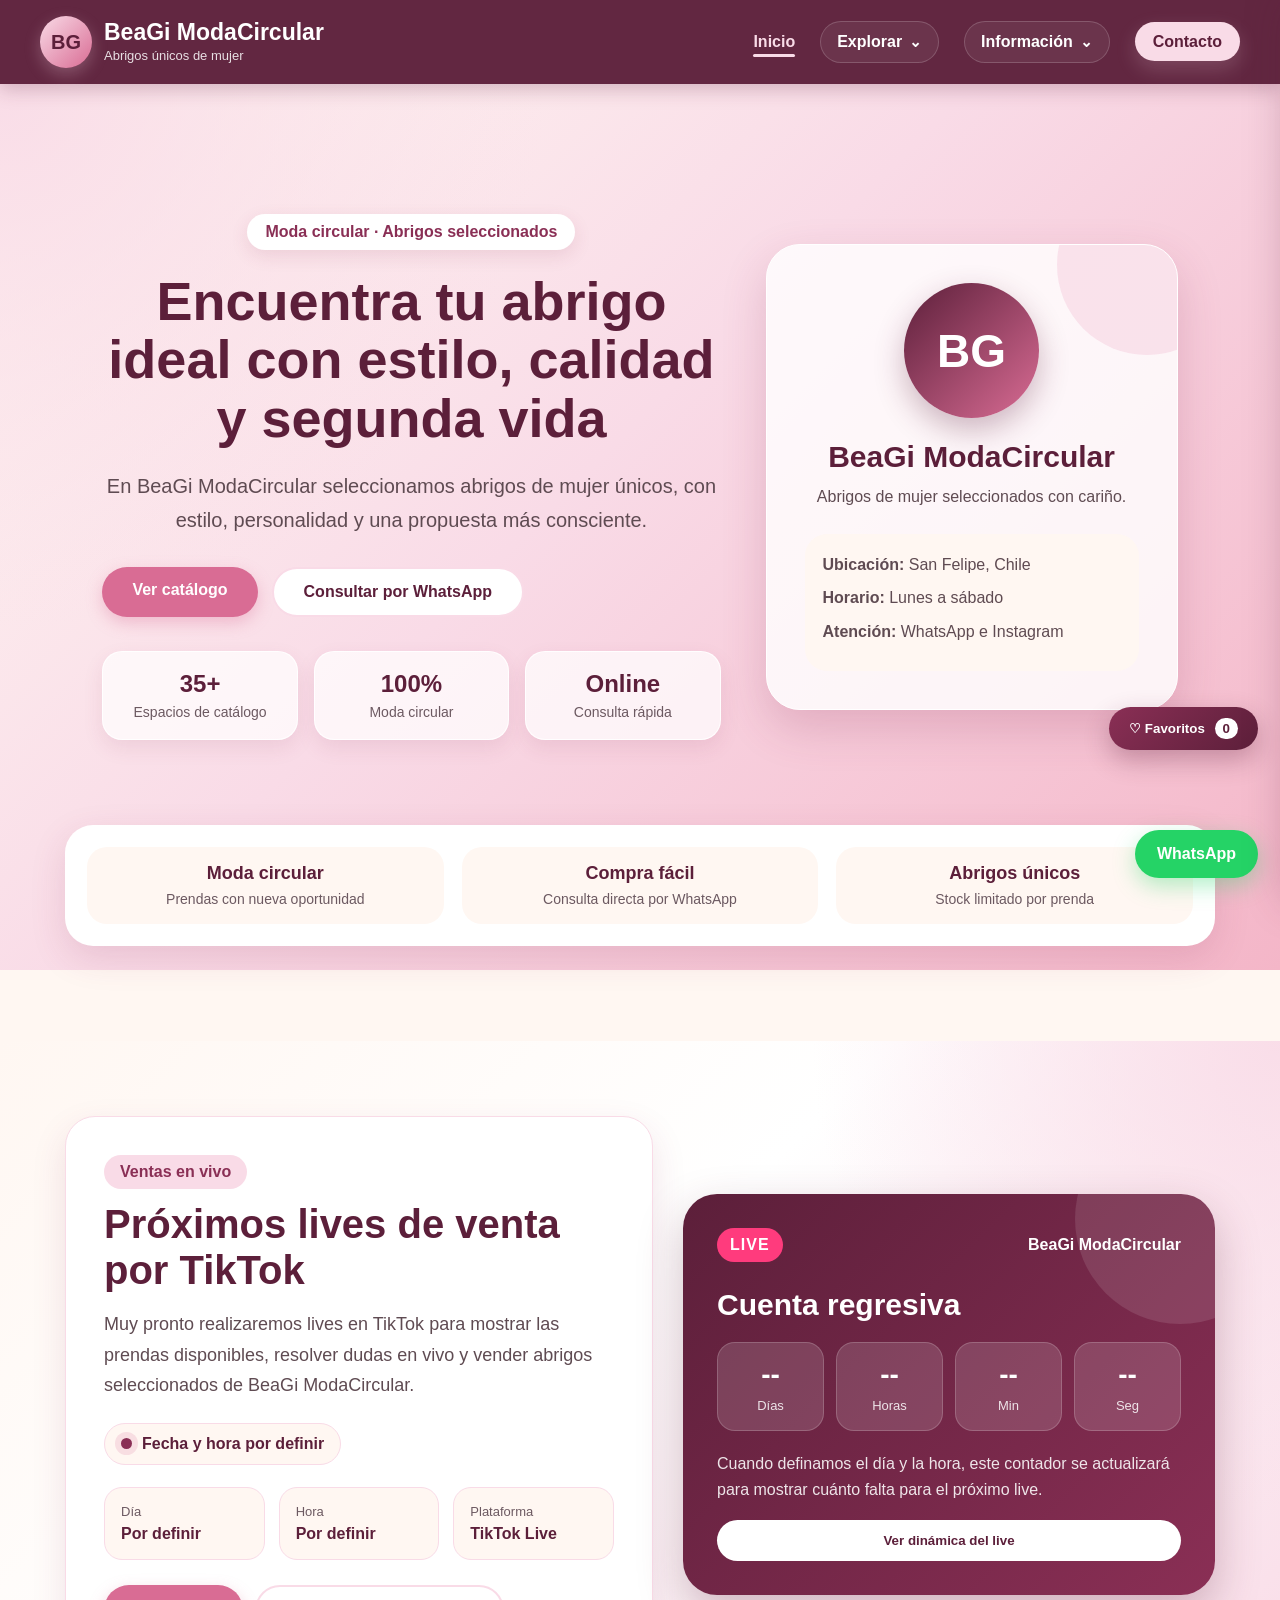
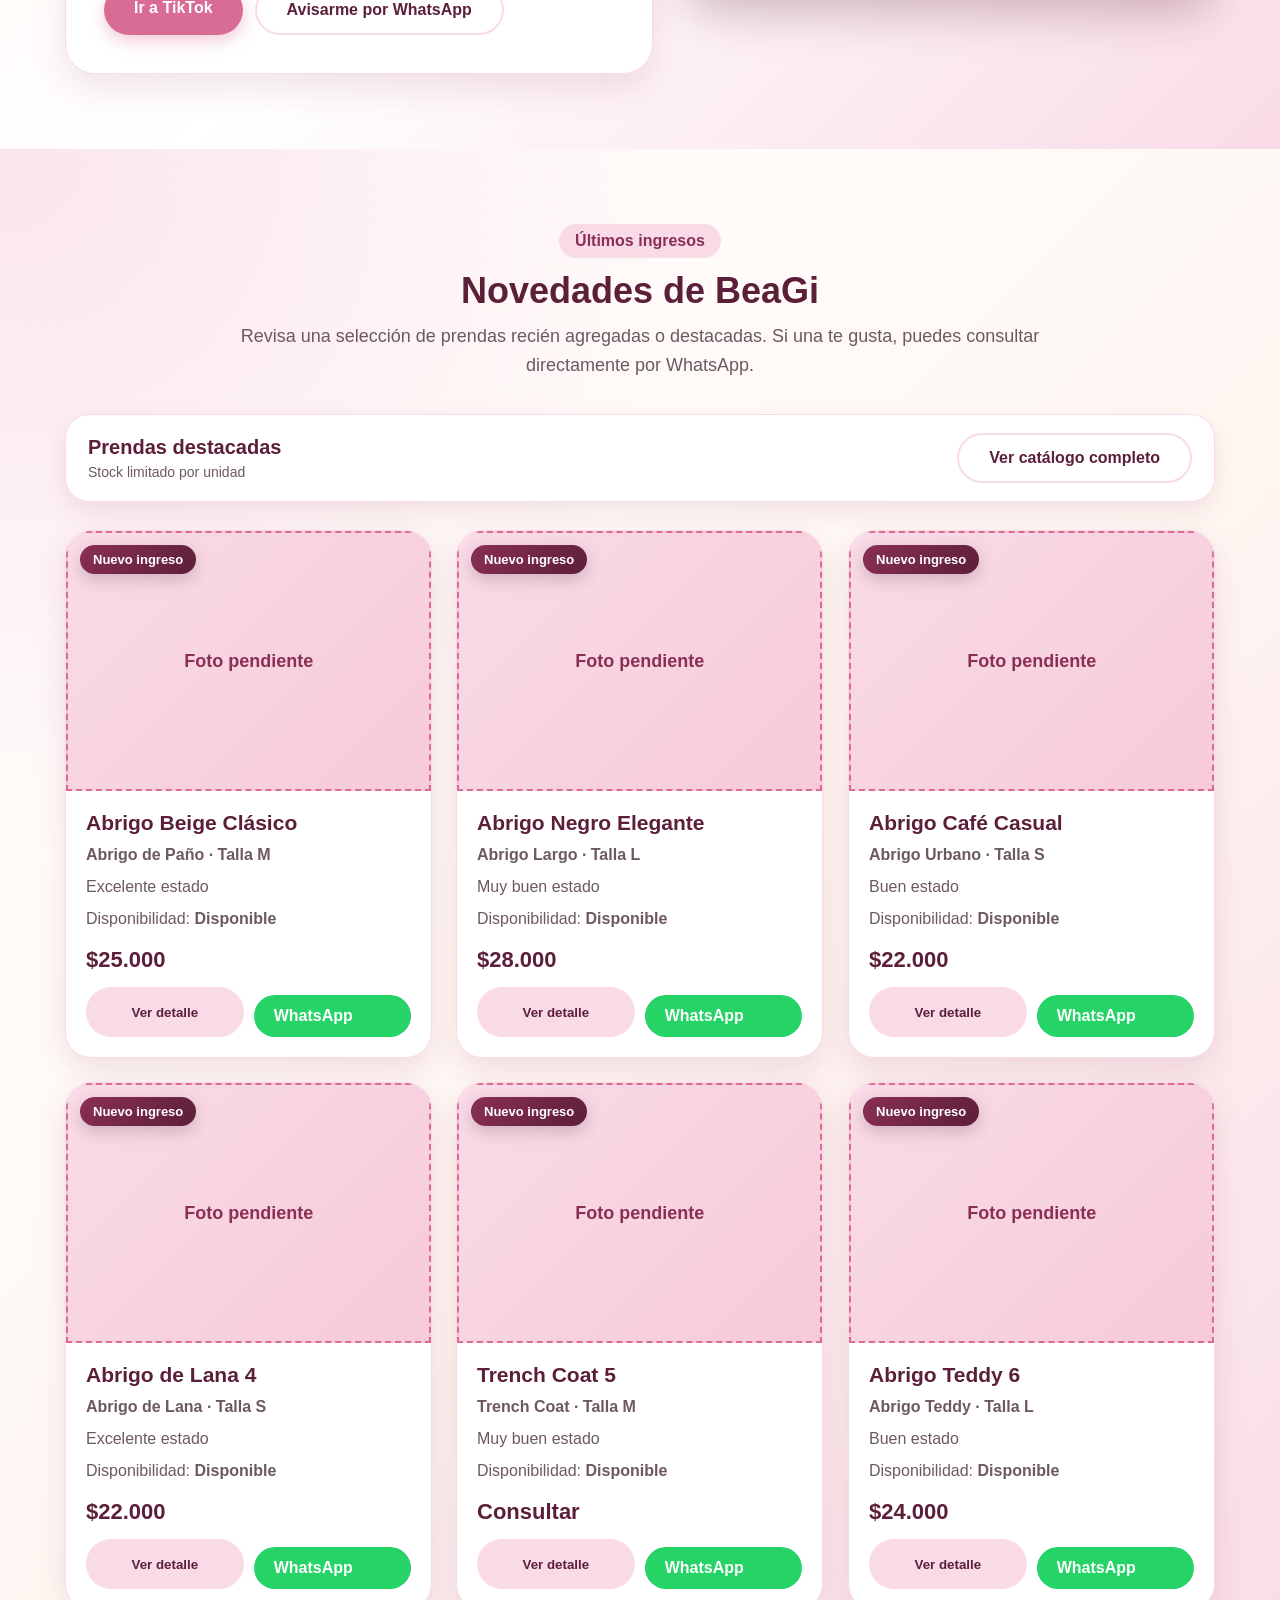
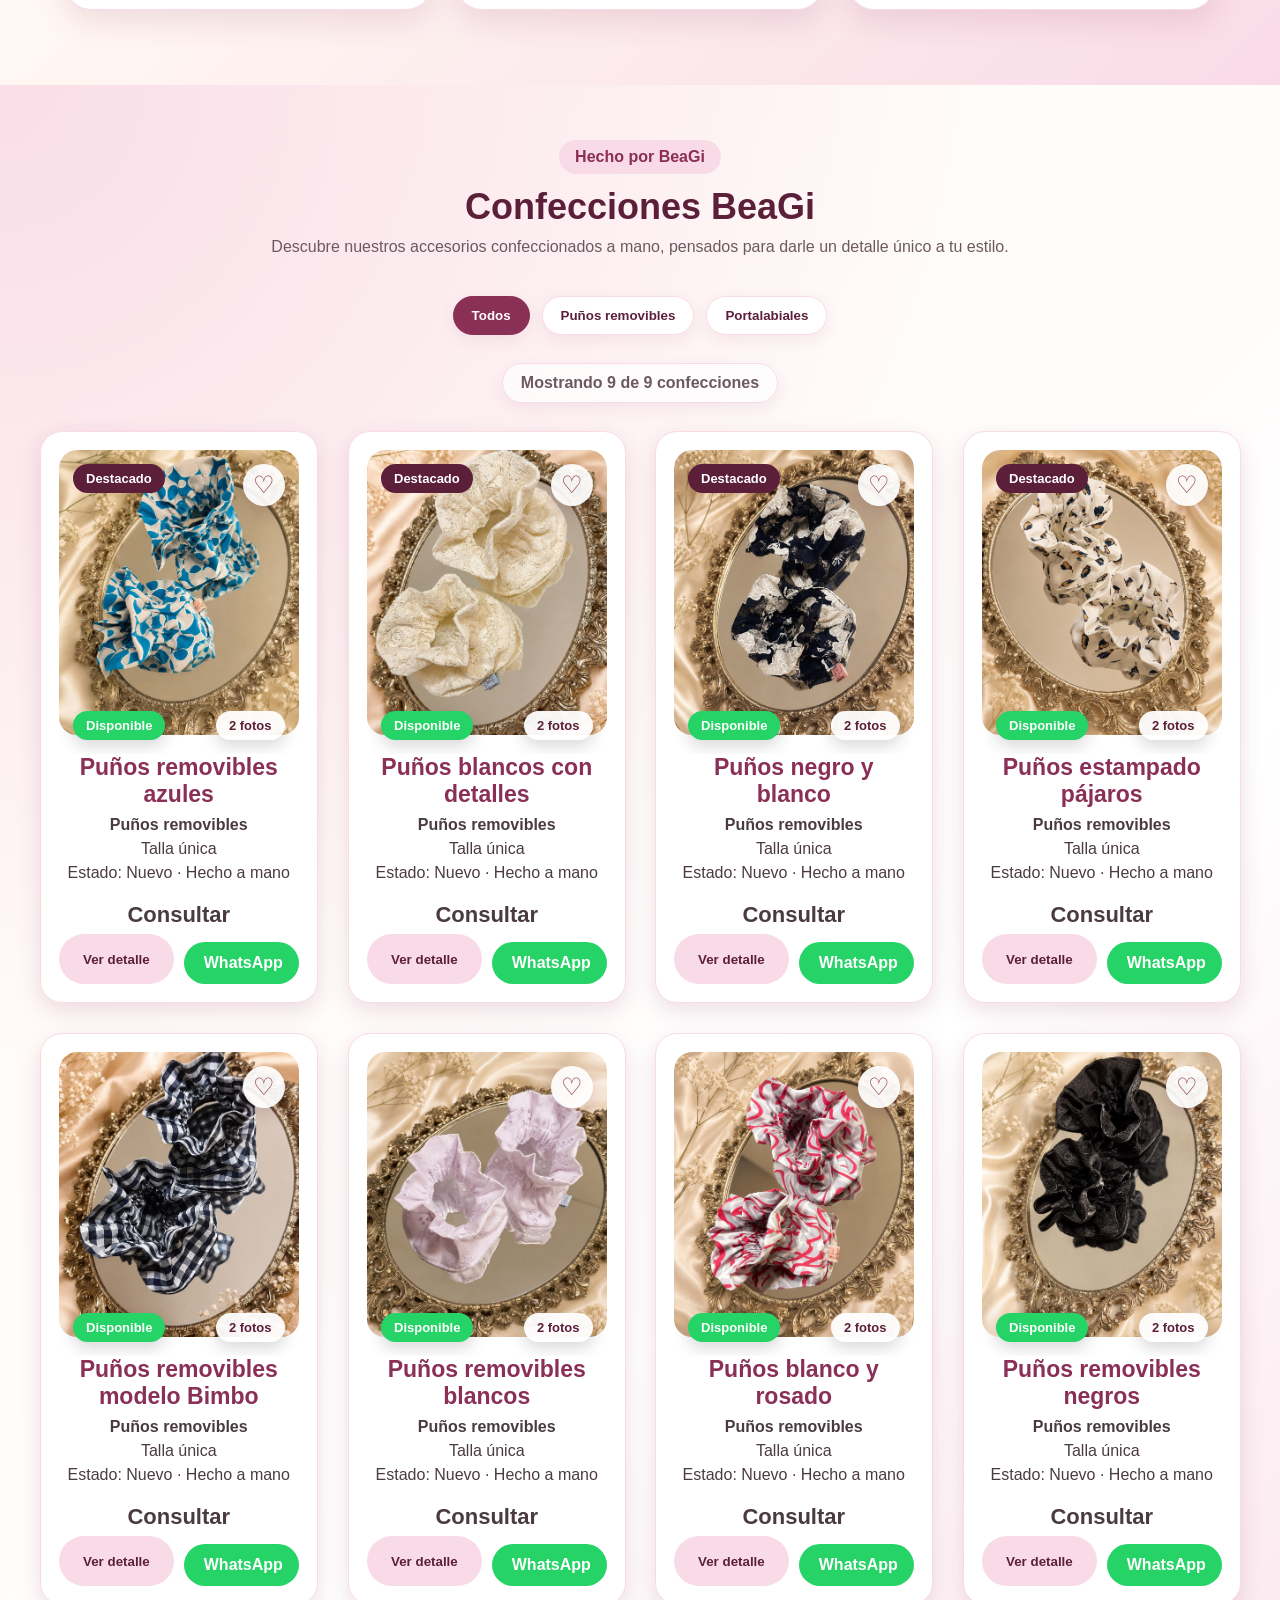
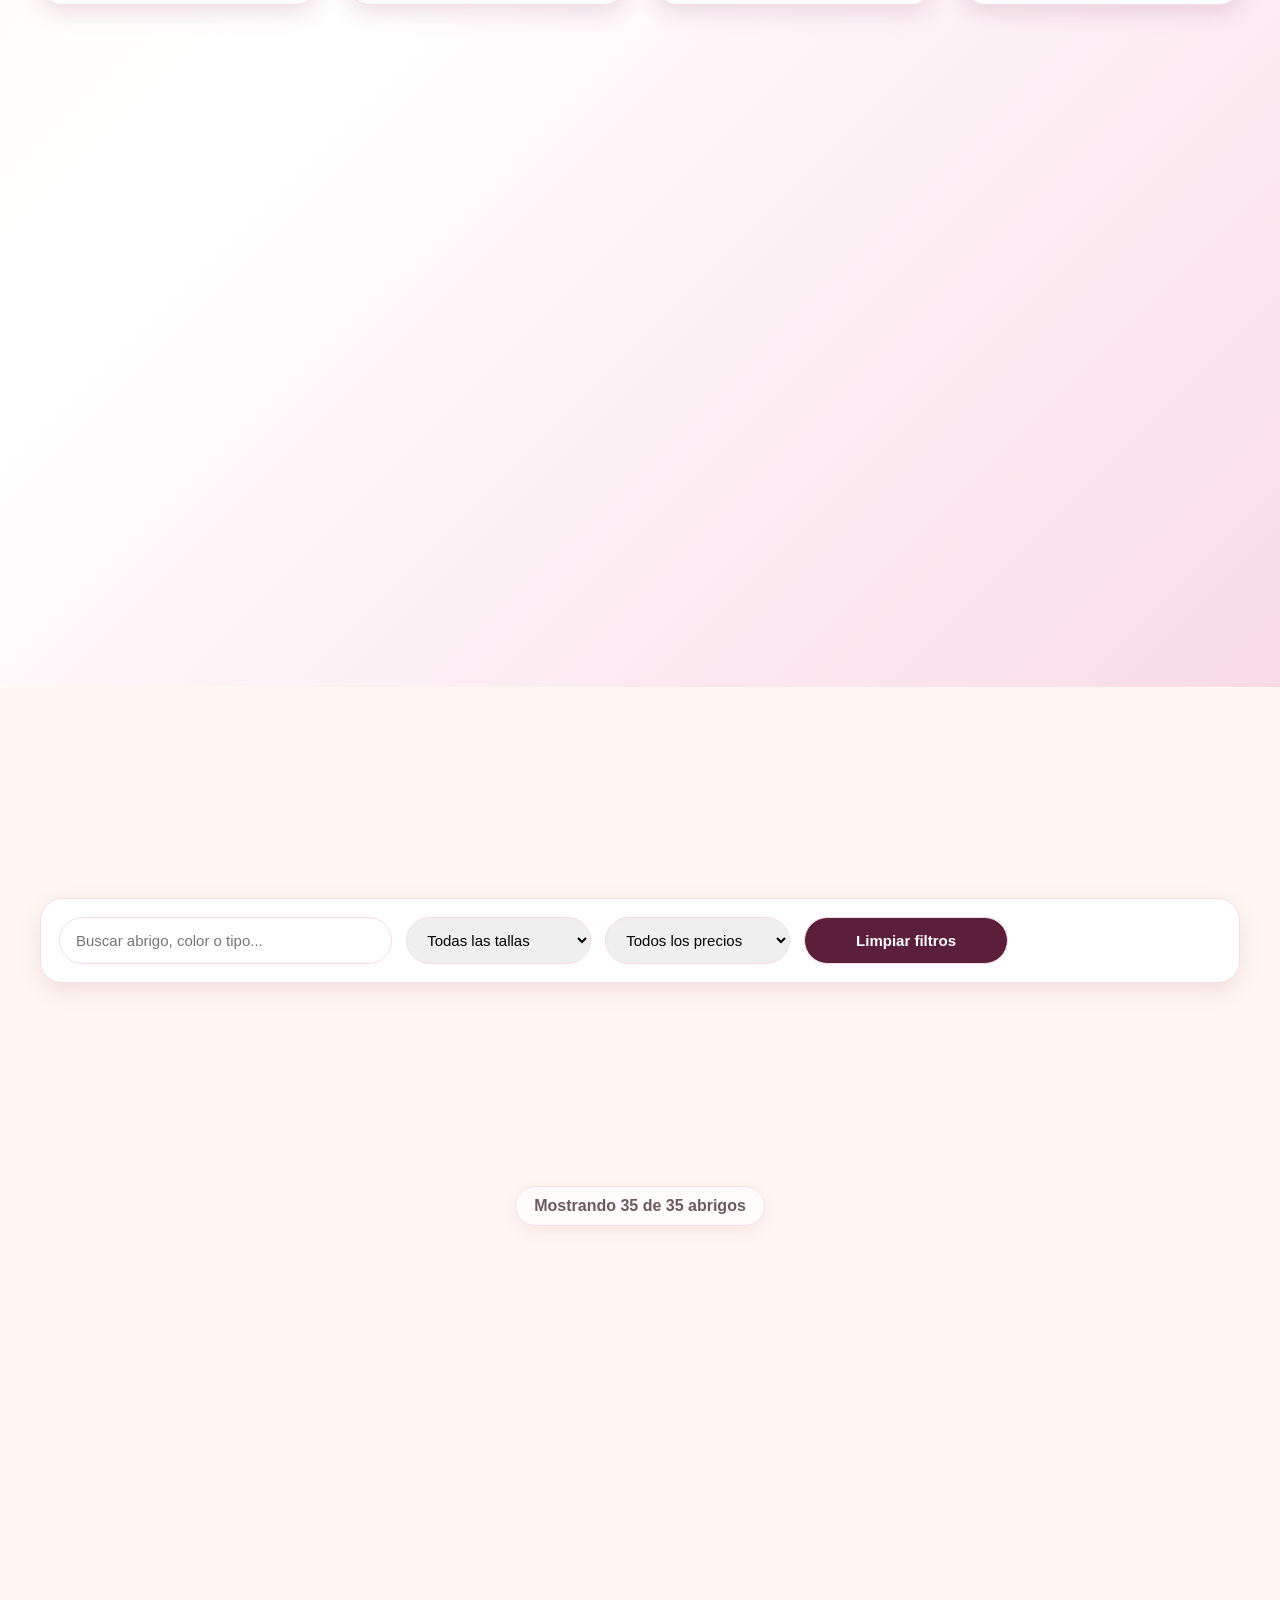
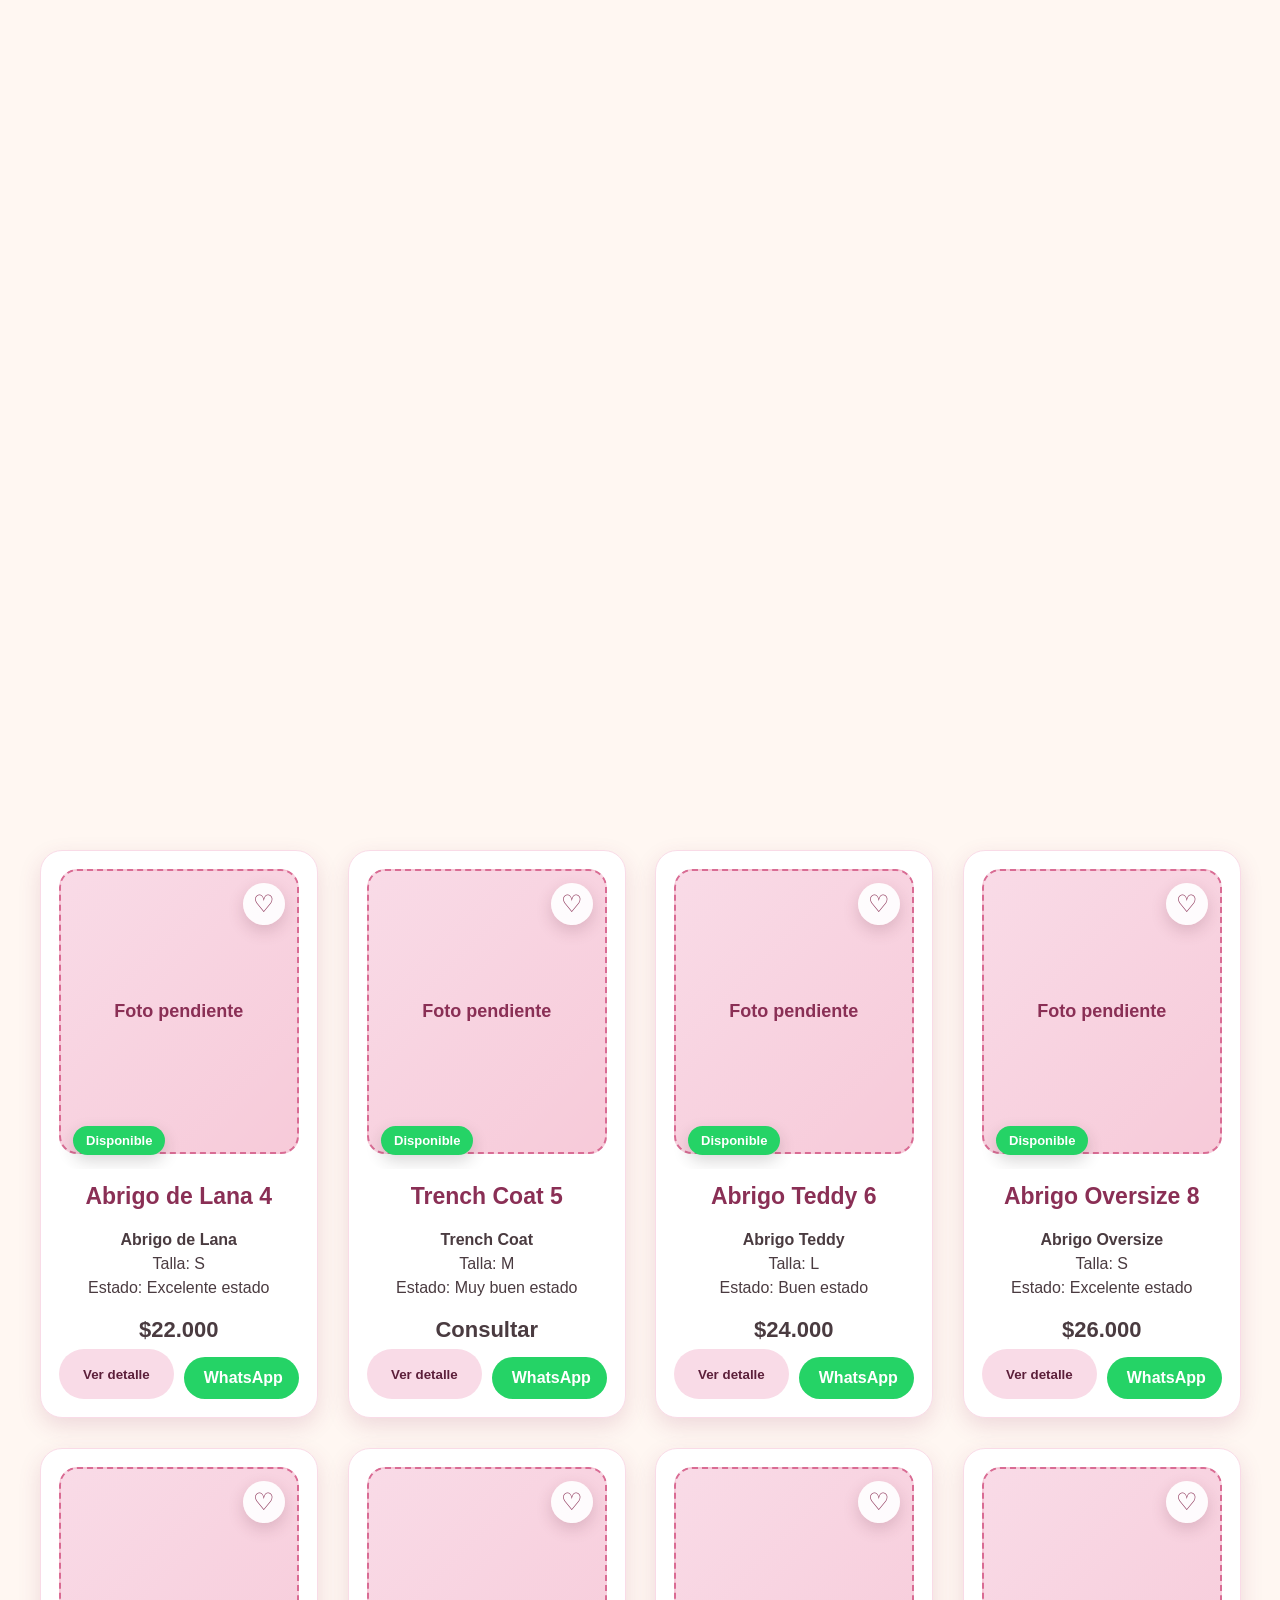
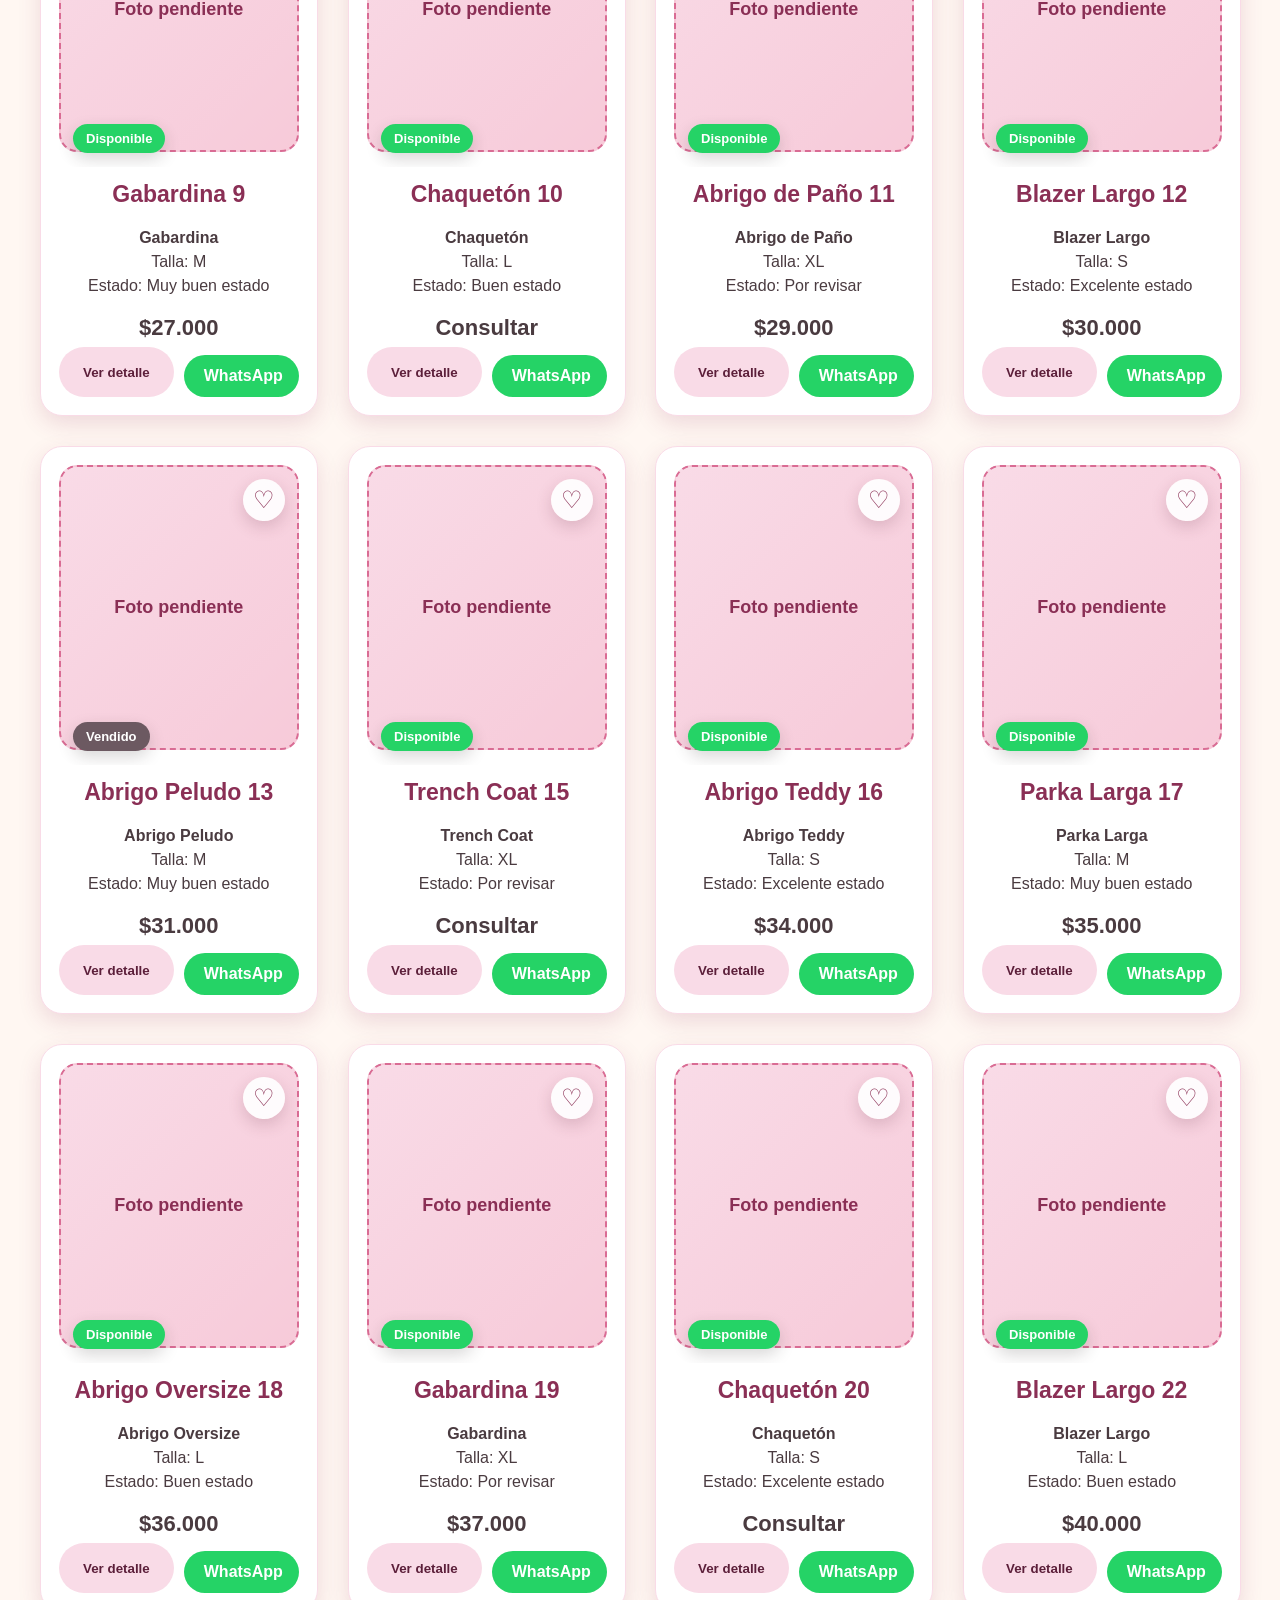
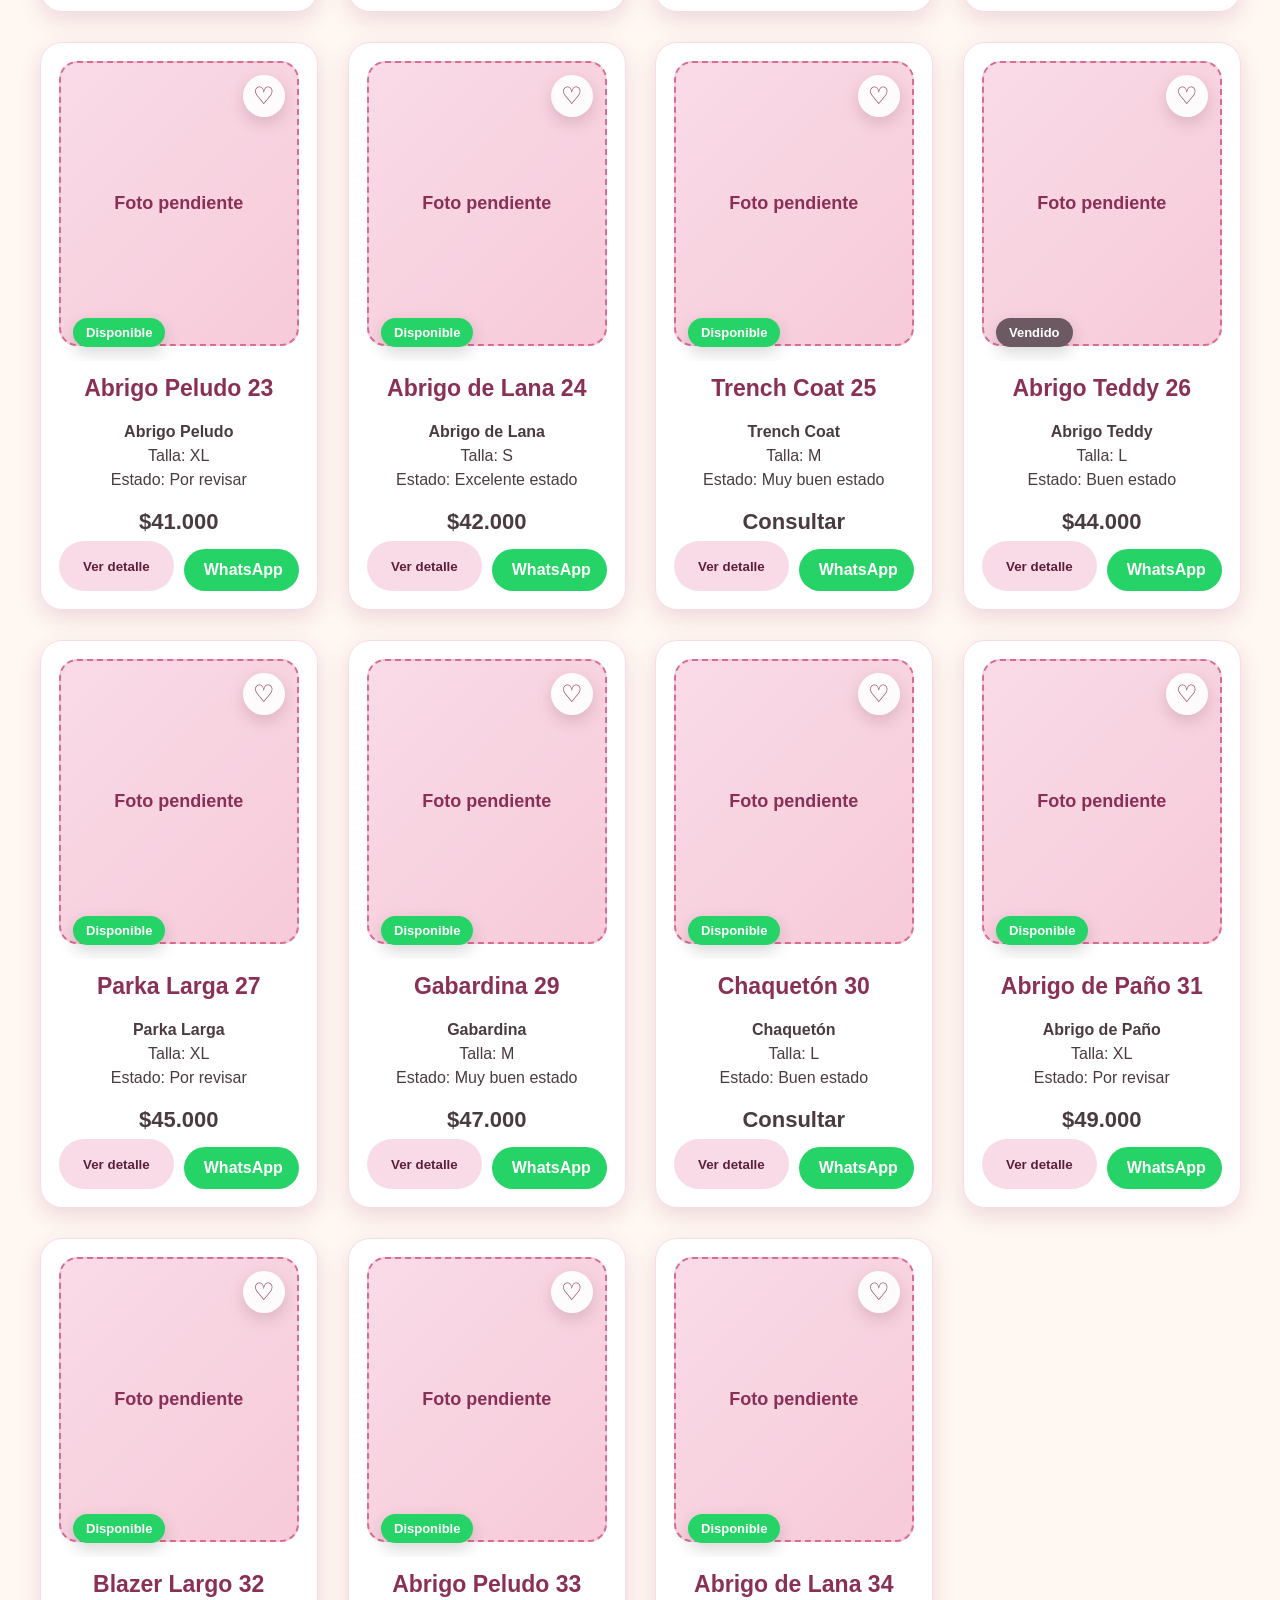
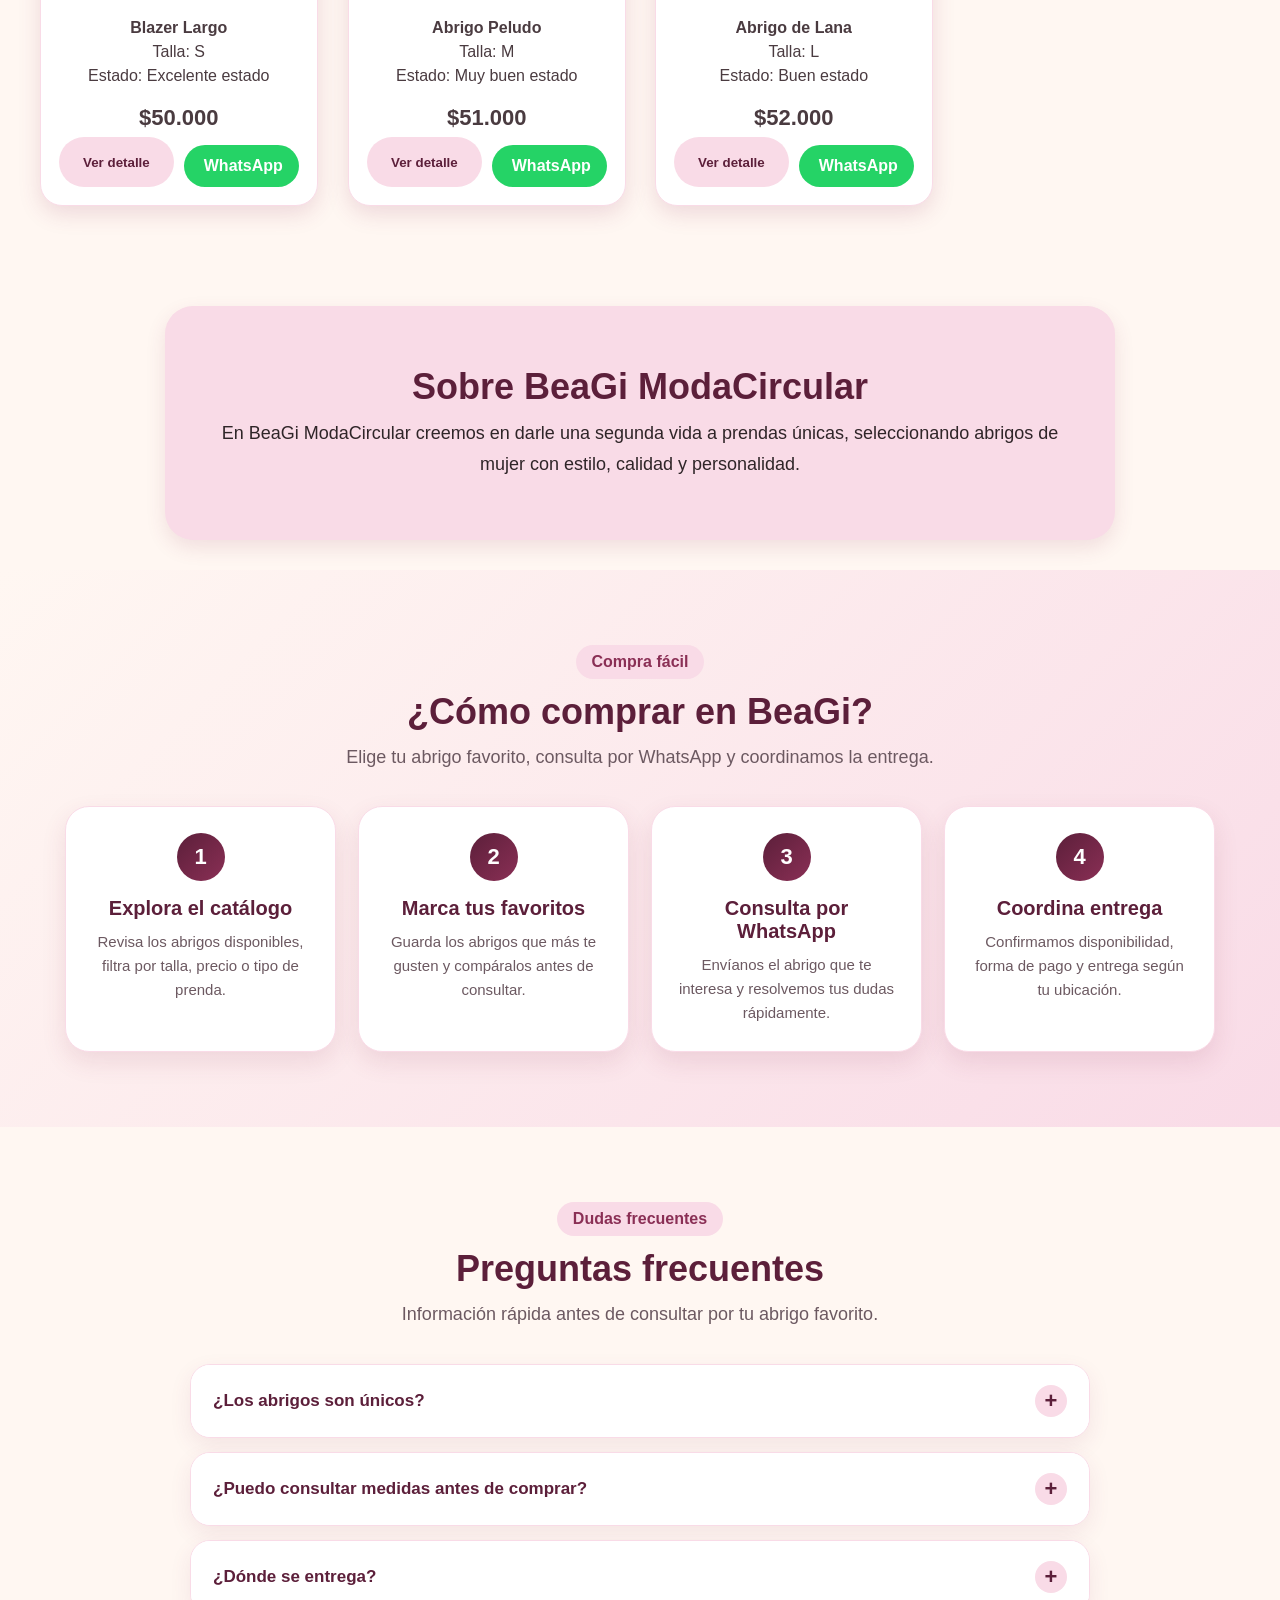
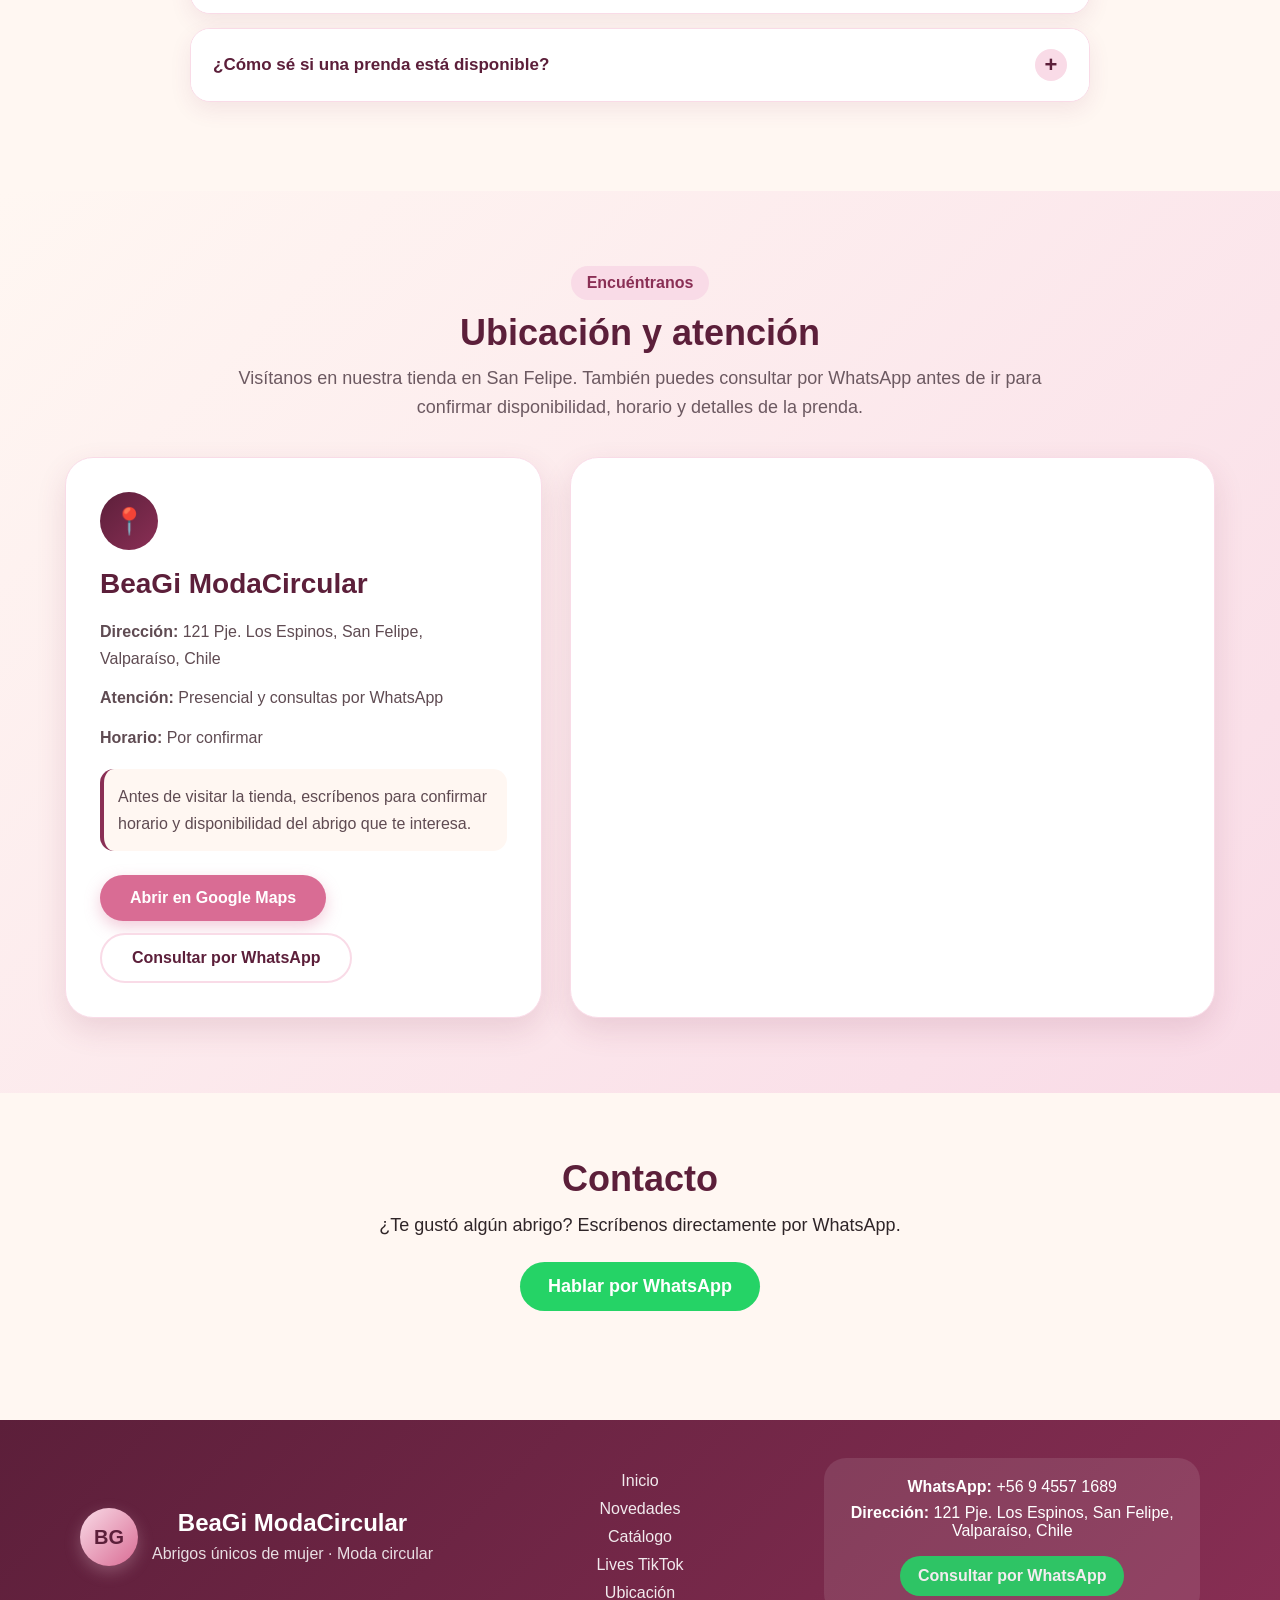
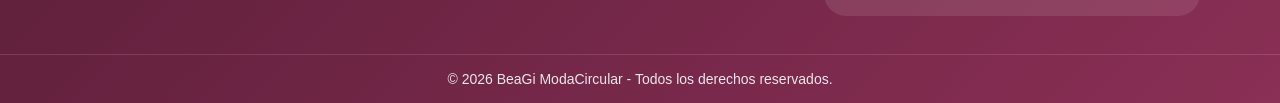
==== index.html @ 16235882 "feat: agregar catalogo de confecciones y puños" ====
<!DOCTYPE html>
<html lang="es">
<head>
    <meta charset="UTF-8">
    <meta name="viewport" content="width=device-width, initial-scale=1.0">
    <meta name="description" content="Catálogo online de BeaGi ModaCircular: abrigos únicos de mujer, moda circular, favoritos, consultas por WhatsApp y ventas en vivo por TikTok.">
    <meta name="keywords" content="BeaGi ModaCircular, abrigos de mujer, moda circular, ropa circular, San Felipe, abrigos, tienda de ropa, WhatsApp">
    <meta name="author" content="BeaGi ModaCircular">
    <meta name="theme-color" content="#5c1f3a">

    <meta property="og:title" content="BeaGi ModaCircular | Abrigos únicos de mujer">
    <meta property="og:description" content="Explora abrigos de mujer seleccionados, marca favoritos y consulta por WhatsApp. Moda circular en San Felipe.">
    <meta property="og:image" content="https://mateocuetoc-hub.github.io/BeaGi-ModaCircular/img/preview-beagi.svg">
    <meta property="og:url" content="https://mateocuetoc-hub.github.io/BeaGi-ModaCircular/">
    <meta property="og:type" content="website">
    <meta property="og:locale" content="es_CL">

    <meta name="twitter:card" content="summary_large_image">
    <meta name="twitter:title" content="BeaGi ModaCircular | Abrigos únicos de mujer">
    <meta name="twitter:description" content="Catálogo online de abrigos de mujer, moda circular y consultas por WhatsApp.">
    <meta name="twitter:image" content="https://mateocuetoc-hub.github.io/BeaGi-ModaCircular/img/preview-beagi.svg">

    <title>BeaGi ModaCircular | Abrigos de mujer y moda circular</title>
    <link rel="stylesheet" href="css/style.css">
</head>
<body>

    <header class="header">
        <nav class="navbar">
            <a href="#inicio" class="marca">
                <div class="logo-circulo">BG</div>
                <div>
                    <h1>BeaGi ModaCircular</h1>
                    <span>Abrigos únicos de mujer</span>
                </div>
            </a>

            <button class="menu-toggle" id="menu-toggle" aria-label="Abrir menú">
                ☰
            </button>

            <ul class="nav-links" id="nav-links">
            <li><a href="#inicio">Inicio</a></li>

            <li class="nav-dropdown">
                <button class="nav-dropdown-toggle" type="button">
                    Explorar <span>⌄</span>
                </button>

                <ul class="nav-dropdown-menu">
                    <li><a href="#novedades">Novedades</a></li>
                    <li><a href="#confecciones">Confecciones</a></li>
                    <li><a href="#catalogo">Catálogo de abrigos</a></li>
                    <li><a href="#lives-tiktok">Lives TikTok</a></li>
                </ul>
            </li>

            <li class="nav-dropdown">
                <button class="nav-dropdown-toggle" type="button">
                    Información <span>⌄</span>
                </button>

                <ul class="nav-dropdown-menu">
                    <li><a href="#nosotros">Nosotros</a></li>
                    <li><a href="#como-comprar">Cómo comprar</a></li>
                    <li><a href="#ubicacion">Ubicación</a></li>
                </ul>
            </li>

            <li class="nav-mobile-favoritos-item">
                <button class="nav-favoritos-mobile" id="nav-favoritos-mobile" type="button">
                    ♡ Favoritos
                </button>
            </li>

            <li><a href="#contacto" class="nav-cta">Contacto</a></li>
        </ul>
        </nav>
    </header>

    <section id="inicio" class="hero">
        <div class="hero-texto">
            <span class="hero-etiqueta">Moda circular · Abrigos seleccionados</span>

            <h2>Encuentra tu abrigo ideal con estilo, calidad y segunda vida</h2>

            <p>
                En BeaGi ModaCircular seleccionamos abrigos de mujer únicos,
                con estilo, personalidad y una propuesta más consciente.
            </p>

            <div class="hero-botones">
                <a href="#catalogo" class="btn-principal">Ver catálogo</a>
                <a href="https://wa.me/56945571689" target="_blank" rel="noopener noreferrer" class="btn-secundario">
                    Consultar por WhatsApp
                </a>
            </div>

            <div class="hero-datos">
                <div>
                    <strong>35+</strong>
                    <span>Espacios de catálogo</span>
                </div>

                <div>
                    <strong>100%</strong>
                    <span>Moda circular</span>
                </div>

                <div>
                    <strong>Online</strong>
                    <span>Consulta rápida</span>
                </div>
            </div>
        </div>

        <div class="hero-card">
            <div class="hero-logo-grande">BG</div>
            <h3>BeaGi ModaCircular</h3>
            <p>Abrigos de mujer seleccionados con cariño.</p>

            <div class="info-negocio">
                <p><strong>Ubicación:</strong> San Felipe, Chile</p>
                <p><strong>Horario:</strong> Lunes a sábado</p>
                <p><strong>Atención:</strong> WhatsApp e Instagram</p>
            </div>
        </div>
    </section>

    <section class="barra-info">
        <div>
            <strong>Moda circular</strong>
            <span>Prendas con nueva oportunidad</span>
        </div>

        <div>
            <strong>Compra fácil</strong>
            <span>Consulta directa por WhatsApp</span>
        </div>

        <div>
            <strong>Abrigos únicos</strong>
            <span>Stock limitado por prenda</span>
        </div>
    </section>

    
<section id="lives-tiktok" class="lives-tiktok">
    <div class="live-contenedor">
        <div class="live-info">
            <span class="etiqueta-seccion">Ventas en vivo</span>

            <h2>Próximos lives de venta por TikTok</h2>

            <p>
                Muy pronto realizaremos lives en TikTok para mostrar las prendas disponibles,
                resolver dudas en vivo y vender abrigos seleccionados de BeaGi ModaCircular.
            </p>

            <div class="live-estado">
                <span class="punto-live"></span>
                <strong id="live-estado-texto">Fecha y hora por definir</strong>
            </div>

            <div class="live-detalles">
                <div>
                    <span>Día</span>
                    <strong id="live-dia">Por definir</strong>
                </div>

                <div>
                    <span>Hora</span>
                    <strong id="live-hora">Por definir</strong>
                </div>

                <div>
                    <span>Plataforma</span>
                    <strong>TikTok Live</strong>
                </div>
            </div>

            <div class="live-botones">
                <a href="https://www.tiktok.com/" target="_blank" rel="noopener noreferrer" class="btn-principal">
                    Ir a TikTok
                </a>

                <a id="btn-live-whatsapp" href="https://wa.me/56945571689" target="_blank" rel="noopener noreferrer" class="btn-secundario">
                    Avisarme por WhatsApp
                </a>
            </div>
        </div>

        <div class="live-card">
            <div class="live-card-header">
                <span>LIVE</span>
                <strong>BeaGi ModaCircular</strong>
            </div>

            <h3>Cuenta regresiva</h3>

            <div class="contador-live">
                <div>
                    <strong id="live-dias">--</strong>
                    <span>Días</span>
                </div>

                <div>
                    <strong id="live-horas">--</strong>
                    <span>Horas</span>
                </div>

                <div>
                    <strong id="live-minutos">--</strong>
                    <span>Min</span>
                </div>

                <div>
                    <strong id="live-segundos">--</strong>
                    <span>Seg</span>
                </div>
            </div>

            <p class="live-card-nota">
                Cuando definamos el día y la hora, este contador se actualizará para mostrar cuánto falta para el próximo live.
            </p>

            <button
                class="btn-dinamica-live"
                id="btn-dinamica-live"
                type="button"
            >
                Ver dinámica del live
            </button>

            <div class="dinamica-live" id="dinamica-live">
                <ul>
                    <li>Mostraremos abrigos disponibles en vivo.</li>
                    <li>Se podrán pedir medidas y más detalles por chat.</li>
                    <li>Las prendas tendrán stock limitado.</li>
                    <li>La compra o reserva se coordinará por WhatsApp.</li>
                </ul>
            </div>
        </div>
    </div>
</section>


<section id="novedades" class="novedades">
    <div class="seccion-header">
        <span class="etiqueta-seccion">Últimos ingresos</span>
        <h2>Novedades de BeaGi</h2>
        <p>
            Revisa una selección de prendas recién agregadas o destacadas.
            Si una te gusta, puedes consultar directamente por WhatsApp.
        </p>
    </div>

    <div class="novedades-top">
        <div>
            <strong>Prendas destacadas</strong>
            <span>Stock limitado por unidad</span>
        </div>

        <a href="#catalogo" class="btn-secundario novedades-link">
            Ver catálogo completo
        </a>
    </div>

    <div class="novedades-grid" id="novedades-productos"></div>
</section>

<section id="confecciones" class="catalogo confecciones">
    <div class="catalogo-header">
        <span class="etiqueta-seccion">Hecho por BeaGi</span>

        <h2>Confecciones BeaGi</h2>

        <p class="subtitulo">
            Descubre nuestros accesorios confeccionados a mano,
            pensados para darle un detalle único a tu estilo.
        </p>
    </div>

    <div
        class="chips-categorias"
        id="chips-confecciones"
        aria-label="Filtrar confecciones"
    >
        <button
            class="chip chip-confeccion activo"
            type="button"
            data-confeccion="todos"
        >
            Todos
        </button>

        <button
            class="chip chip-confeccion"
            type="button"
            data-confeccion="Puños removibles"
        >
            Puños removibles
        </button>

        <button
            class="chip chip-confeccion"
            type="button"
            data-confeccion="Portalabiales"
        >
            Portalabiales
        </button>
    </div>

    <p
        id="contador-confecciones"
        class="contador-productos"
        aria-live="polite"
    >
        Preparando confecciones...
    </p>

    <div
        class="productos"
        id="contenedor-confecciones"
    ></div>
</section>

<section id="catalogo" class="catalogo">
        <div class="catalogo-header">
            <span class="etiqueta-seccion">Catálogo online</span>
            <h2>Catálogo de Abrigos</h2>
            <p class="subtitulo">Busca, filtra y consulta tu abrigo favorito por WhatsApp.</p>
        </div>

        <div class="catalogo-controles">
            <input type="text" id="buscador" placeholder="Buscar abrigo, color o tipo...">
            <select id="filtro-talla">
                <option value="todos">Todas las tallas</option>
                <option value="S">Talla S</option>
                <option value="M">Talla M</option>
                <option value="L">Talla L</option>
                <option value="XL">Talla XL</option>
            </select>
            <select id="filtro-precio">
                <option value="todos">Todos los precios</option>
                <option value="menos-20000">Menos de $20.000</option>
                <option value="20000-30000">$20.000 a $30.000</option>
                <option value="mas-30000">Más de $30.000</option>
                <option value="consultar">Consultar</option>
            </select>
            <button id="btn-limpiar">Limpiar filtros</button>
        </div>

        <div class="chips-categorias" id="chips-categorias">
        <button class="chip activo" data-tipo="todos">Todos</button>
        <button class="chip" data-tipo="Abrigo de Lana">Lana</button>
        <button class="chip" data-tipo="Trench Coat">Trench</button>
        <button class="chip" data-tipo="Abrigo Teddy">Teddy</button>
        <button class="chip" data-tipo="Parka Larga">Parkas</button>
        <button class="chip" data-tipo="Gabardina">Gabardinas</button>
        <button class="chip" data-tipo="favoritos">Favoritos</button>
    </div>

    <div class="resumen-catalogo" id="resumen-catalogo"></div>

<p id="contador-productos" class="contador-productos"></p>
        <div class="productos" id="contenedor-productos"></div>
    </section>

    <section id="nosotros" class="nosotros">
        <h2>Sobre BeaGi ModaCircular</h2>
        <p>
            En BeaGi ModaCircular creemos en darle una segunda vida a prendas únicas,
            seleccionando abrigos de mujer con estilo, calidad y personalidad.
        </p>
    </section>

    
<section id="como-comprar" class="como-comprar">
    <div class="seccion-header">
        <span class="etiqueta-seccion">Compra fácil</span>
        <h2>¿Cómo comprar en BeaGi?</h2>
        <p>Elige tu abrigo favorito, consulta por WhatsApp y coordinamos la entrega.</p>
    </div>

    <div class="pasos-compra">
        <div class="paso-card">
            <span class="paso-numero">1</span>
            <h3>Explora el catálogo</h3>
            <p>Revisa los abrigos disponibles, filtra por talla, precio o tipo de prenda.</p>
        </div>

        <div class="paso-card">
            <span class="paso-numero">2</span>
            <h3>Marca tus favoritos</h3>
            <p>Guarda los abrigos que más te gusten y compáralos antes de consultar.</p>
        </div>

        <div class="paso-card">
            <span class="paso-numero">3</span>
            <h3>Consulta por WhatsApp</h3>
            <p>Envíanos el abrigo que te interesa y resolvemos tus dudas rápidamente.</p>
        </div>

        <div class="paso-card">
            <span class="paso-numero">4</span>
            <h3>Coordina entrega</h3>
            <p>Confirmamos disponibilidad, forma de pago y entrega según tu ubicación.</p>
        </div>
    </div>
</section>

<section class="faq">
    <div class="seccion-header">
        <span class="etiqueta-seccion">Dudas frecuentes</span>
        <h2>Preguntas frecuentes</h2>
        <p>Información rápida antes de consultar por tu abrigo favorito.</p>
    </div>

    <div class="faq-contenedor">
        <div class="faq-item">
            <button class="faq-pregunta">
                ¿Los abrigos son únicos?
                <span>+</span>
            </button>
            <div class="faq-respuesta">
                <p>Sí. Al ser moda circular, cada abrigo tiene stock limitado y normalmente corresponde a una sola unidad.</p>
            </div>
        </div>

        <div class="faq-item">
            <button class="faq-pregunta">
                ¿Puedo consultar medidas antes de comprar?
                <span>+</span>
            </button>
            <div class="faq-respuesta">
                <p>Sí. Puedes escribir por WhatsApp para solicitar medidas, más fotos o detalles del estado de la prenda.</p>
            </div>
        </div>

        <div class="faq-item">
            <button class="faq-pregunta">
                ¿Dónde se entrega?
                <span>+</span>
            </button>
            <div class="faq-respuesta">
                <p>La entrega se coordina directamente por WhatsApp. Por ahora puedes indicar la zona o ciudad disponible.</p>
            </div>
        </div>

        <div class="faq-item">
            <button class="faq-pregunta">
                ¿Cómo sé si una prenda está disponible?
                <span>+</span>
            </button>
            <div class="faq-respuesta">
                <p>Al consultar por WhatsApp se confirma si el abrigo sigue disponible y se entregan los datos finales.</p>
            </div>
        </div>
    </div>
</section>


<section id="ubicacion" class="ubicacion">
    <div class="seccion-header">
        <span class="etiqueta-seccion">Encuéntranos</span>
        <h2>Ubicación y atención</h2>
        <p>
            Visítanos en nuestra tienda en San Felipe. También puedes consultar por WhatsApp
            antes de ir para confirmar disponibilidad, horario y detalles de la prenda.
        </p>
    </div>

    <div class="ubicacion-contenedor">
        <div class="ubicacion-info">
            <div class="ubicacion-icono">📍</div>

            <h3>BeaGi ModaCircular</h3>

            <p>
                <strong>Dirección:</strong> 121 Pje. Los Espinos, San Felipe, Valparaíso, Chile
            </p>

            <p>
                <strong>Atención:</strong> Presencial y consultas por WhatsApp
            </p>

            <p>
                <strong>Horario:</strong> Por confirmar
            </p>

            <p class="ubicacion-nota">
                Antes de visitar la tienda, escríbenos para confirmar horario y disponibilidad del abrigo que te interesa.
            </p>

            <div class="ubicacion-botones">
                <a 
                    href="https://www.google.com/maps/search/?api=1&query=121+Pje.+Los+Espinos%2C+San+Felipe%2C+Valpara%C3%ADso%2C+Chile" 
                    target="_blank" 
                    rel="noopener noreferrer"
                    class="btn-principal"
                >
                    Abrir en Google Maps
                </a>

                <a 
                    href="https://wa.me/56945571689" 
                    target="_blank" 
                    rel="noopener noreferrer"
                    class="btn-secundario"
                >
                    Consultar por WhatsApp
                </a>
            </div>
        </div>

        <div class="mapa-card">
            <iframe
                src="https://www.google.com/maps?q=121+Pje.+Los+Espinos%2C+San+Felipe%2C+Valpara%C3%ADso%2C+Chile&output=embed"
                width="100%"
                height="420"
                style="border:0;"
                allowfullscreen=""
                loading="lazy"
                referrerpolicy="no-referrer-when-downgrade">
            </iframe>
        </div>
    </div>
</section>



<section id="contacto" class="contacto">
        <h2>Contacto</h2>
        <p>¿Te gustó algún abrigo? Escríbenos directamente por WhatsApp.</p>
        <a class="btn-wsp grande" href="https://wa.me/56945571689" target="_blank" rel="noopener noreferrer">
            Hablar por WhatsApp
        </a>
    </section>

    
    <footer class="footer footer-mejorado">
        <div class="footer-contenido">
            <div class="footer-marca">
                <div class="logo-circulo footer-logo">BG</div>
                <div>
                    <h3>BeaGi ModaCircular</h3>
                    <p>Abrigos únicos de mujer · Moda circular</p>
                </div>
            </div>

            <div class="footer-links">
                <a href="#inicio">Inicio</a>
                <a href="#novedades">Novedades</a>
                <a href="#catalogo">Catálogo</a>
                <a href="#lives-tiktok">Lives TikTok</a>
                <a href="#ubicacion">Ubicación</a>
            </div>

            <div class="footer-contacto">
                <p><strong>WhatsApp:</strong> +56 9 4557 1689</p>
                <p><strong>Dirección:</strong> 121 Pje. Los Espinos, San Felipe, Valparaíso, Chile</p>
                <a href="https://wa.me/56945571689" target="_blank" rel="noopener noreferrer">
                    Consultar por WhatsApp
                </a>
            </div>
        </div>

        <div class="footer-copy">
            <p>&copy; 2026 BeaGi ModaCircular - Todos los derechos reservados.</p>
        </div>
    </footer>


    <div
        class="modal"
        id="modal-producto"
        role="dialog"
        aria-modal="true"
        aria-labelledby="modal-nombre"
    >
        <div class="modal-card" tabindex="-1">

            <div class="modal-mobile-bar">
                <span class="modal-mobile-handle"></span>

                <div class="modal-mobile-title">
                    <small>BeaGi ModaCircular</small>
                    <strong>Detalle del abrigo</strong>
                </div>

                <span class="modal-mobile-hint">
                    Desliza <b>↓</b>
                </span>
            </div>

            <button
                class="cerrar-modal"
                id="cerrar-modal"
                type="button"
                aria-label="Cerrar detalle del abrigo"
            >
                ×
            </button>
            <div id="modal-imagen"></div>
            <div class="modal-info">
                <span class="modal-etiqueta">BeaGi ModaCircular</span>
                <h2 id="modal-nombre"></h2>
                <p id="modal-descripcion"></p>
                <p><strong>Talla:</strong> <span id="modal-talla"></span></p>
                <p><strong>Estado:</strong> <span id="modal-estado"></span></p>
                <p class="precio-modal" id="modal-precio"></p>
                <a id="modal-whatsapp" class="btn-wsp grande" target="_blank" rel="noopener noreferrer">
                    Consultar este abrigo
                </a>
            </div>
        </div>
    </div>

    <a class="whatsapp-flotante" href="https://wa.me/56945571689" target="_blank" rel="noopener noreferrer">
        WhatsApp
    </a>

<button
    class="btn-favoritos-panel"
    id="btn-favoritos-panel"
    type="button"
    aria-label="Ver favoritos"
>
    ♡ Favoritos <span id="favoritos-contador">0</span>
</button>

<div class="overlay-panel" id="overlay-panel"></div>

<aside class="panel-favoritos" id="panel-favoritos">
    <div class="panel-favoritos-header">
        <div>
            <span>Selección BeaGi</span>
            <h2>Mis favoritos</h2>
        </div>

        <button
            id="cerrar-panel-favoritos"
            type="button"
            aria-label="Cerrar favoritos"
        >
            ×
        </button>
    </div>

    <div class="panel-favoritos-body" id="panel-favoritos-body">
    </div>

    <div class="panel-favoritos-footer">
        <a id="btn-consultar-favoritos" class="btn-consultar-favoritos" target="_blank" rel="noopener noreferrer">
            Consultar favoritos por WhatsApp
        </a>
    </div>
</aside>

<div class="toast" id="toast"></div>

<button
    class="btn-subir"
    id="btn-subir"
    type="button"
    aria-label="Volver arriba"
>
    ↑
</button>

    <script src="js/config.js"></script>
    <script src="js/productos.js"></script>
    <script src="js/confecciones.js"></script>
    <script src="js/script.js"></script>
</body>
</html>
---- css/style.css ----
* {
    margin: 0;
    padding: 0;
    box-sizing: border-box;
}

:root {
    --rosado-claro: #f9dbe7;
    --rosado-suave: #f4b6c8;
    --rosado-medio: #d96c94;
    --rosado-oscuro: #8a2f55;
    --vino: #5c1f3a;
    --crema: #fff7f2;
    --texto: #2f2528;
    --blanco: #ffffff;
    --whatsapp: #25d366;
}

body {
    font-family: Arial, Helvetica, sans-serif;
    background-color: var(--crema);
    color: var(--texto);
}

.header {
    background: linear-gradient(90deg, var(--vino), var(--rosado-oscuro));
    color: var(--blanco);
    padding: 18px 40px;
    position: sticky;
    top: 0;
    z-index: 100;
    box-shadow: 0 4px 12px rgba(92, 31, 58, 0.25);
}

.navbar {
    display: flex;
    justify-content: space-between;
    align-items: center;
}

.logo {
    font-size: 26px;
    letter-spacing: 1px;
}

.nav-links {
    display: flex;
    list-style: none;
    gap: 25px;
}

.nav-links a {
    color: var(--blanco);
    text-decoration: none;
    font-weight: bold;
    transition: 0.3s;
}

.nav-links a:hover {
    color: var(--rosado-claro);
}

.hero {
    min-height: 75vh;
    background:
        linear-gradient(rgba(92, 31, 58, 0.65), rgba(217, 108, 148, 0.45)),
        url("img/portada.jpg");
    background-size: cover;
    background-position: center;
    display: flex;
    align-items: center;
    justify-content: center;
    text-align: center;
    padding: 40px;
    color: var(--blanco);
}

.hero-content {
    max-width: 750px;
}

.hero-content h2 {
    font-size: 52px;
    margin-bottom: 15px;
}

.hero-content p {
    font-size: 21px;
    margin-bottom: 28px;
}

.btn-principal,
.btn-wsp {
    display: inline-block;
    text-decoration: none;
    border-radius: 999px;
    font-weight: bold;
    transition: 0.3s;
}

.btn-principal {
    background-color: var(--rosado-medio);
    color: var(--blanco);
    padding: 14px 30px;
    box-shadow: 0 6px 16px rgba(217, 108, 148, 0.35);
}

.btn-principal:hover {
    background-color: var(--rosado-oscuro);
    transform: translateY(-3px);
}

.catalogo {
    padding: 70px 40px;
    text-align: center;
}

.catalogo h2,
.nosotros h2,
.contacto h2 {
    font-size: 36px;
    margin-bottom: 10px;
    color: var(--vino);
}

.subtitulo {
    margin-bottom: 40px;
    color: #6c5961;
}

.productos {
    display: grid;
    grid-template-columns: repeat(auto-fit, minmax(260px, 1fr));
    gap: 30px;
    max-width: 1250px;
    margin: auto;
}

.producto {
    background-color: var(--blanco);
    border-radius: 22px;
    padding: 18px;
    box-shadow: 0 8px 22px rgba(138, 47, 85, 0.15);
    border: 1px solid var(--rosado-claro);
    transition: 0.3s;
}

.producto:hover {
    transform: translateY(-6px);
    box-shadow: 0 12px 30px rgba(138, 47, 85, 0.22);
}

.producto img {
    width: 100%;
    height: 310px;
    object-fit: cover;
    border-radius: 18px;
    margin-bottom: 15px;
}

.imagen-placeholder {
    width: 100%;
    height: 310px;
    border-radius: 18px;
    margin-bottom: 15px;
    background: linear-gradient(135deg, #f9dbe7, #f4b6c8);
    display: flex;
    align-items: center;
    justify-content: center;
    color: #8a2f55;
    font-weight: bold;
    font-size: 18px;
    border: 2px dashed #d96c94;
}

.producto h3 {
    font-size: 23px;
    margin-bottom: 8px;
    color: var(--rosado-oscuro);
}

.producto p {
    margin-bottom: 6px;
    color: #4a3b40;
}

.precio {
    font-size: 22px;
    font-weight: bold;
    color: var(--vino);
    margin: 14px 0;
}

.btn-wsp {
    background-color: var(--whatsapp);
    color: var(--blanco);
    padding: 12px 20px;
    margin-top: 8px;
}

.btn-wsp:hover {
    background-color: #1ebe5d;
    transform: scale(1.04);
}

.nosotros {
    background-color: var(--rosado-claro);
    border-radius: 28px;
    padding: 60px 40px;
    text-align: center;
    max-width: 950px;
    margin: 30px auto;
    box-shadow: 0 8px 20px rgba(138, 47, 85, 0.12);
}

.contacto {
    padding: 65px 40px;
    text-align: center;
    max-width: 900px;
    margin: auto;
}

.nosotros p,
.contacto p {
    font-size: 18px;
    line-height: 1.7;
}

.grande {
    margin-top: 22px;
    font-size: 18px;
    padding: 14px 28px;
}

.footer {
    background: linear-gradient(90deg, var(--vino), var(--rosado-oscuro));
    color: var(--blanco);
    text-align: center;
    padding: 22px;
    margin-top: 40px;
}

/* Responsive para celular */
@media (max-width: 768px) {
    .header {
        padding: 18px 20px;
    }

    .navbar {
        flex-direction: column;
        gap: 15px;
    }

    .nav-links {
        flex-direction: column;
        text-align: center;
        gap: 10px;
    }

    .hero-content h2 {
        font-size: 36px;
    }

    .hero-content p {
        font-size: 18px;
    }

    .productos {
        grid-template-columns: 1fr;
    }

    .catalogo {
        padding: 50px 22px;
    }
}

.catalogo-header {
    max-width: 850px;
    margin: 0 auto 30px;
}

.etiqueta-seccion {
    display: inline-block;
    background-color: var(--rosado-claro);
    color: var(--rosado-oscuro);
    padding: 8px 16px;
    border-radius: 999px;
    font-weight: bold;
    margin-bottom: 12px;
}

.catalogo-controles {
    max-width: 1100px;
    margin: 0 auto 25px;
    display: grid;
    grid-template-columns: 2fr 1fr 1fr auto;
    gap: 14px;
    background-color: white;
    padding: 18px;
    border-radius: 22px;
    box-shadow: 0 8px 22px rgba(138, 47, 85, 0.12);
    border: 1px solid var(--rosado-claro);
}

.catalogo-controles input,
.catalogo-controles select,
.catalogo-controles button {
    border: 1px solid var(--rosado-claro);
    border-radius: 999px;
    padding: 13px 16px;
    font-size: 15px;
    outline: none;
}

.catalogo-controles input:focus,
.catalogo-controles select:focus {
    border-color: var(--rosado-medio);
    box-shadow: 0 0 0 3px rgba(217, 108, 148, 0.18);
}

.catalogo-controles button {
    background-color: var(--vino);
    color: white;
    font-weight: bold;
    cursor: pointer;
    transition: 0.3s;
}

.catalogo-controles button:hover {
    background-color: var(--rosado-oscuro);
    transform: translateY(-2px);
}

.contador-productos {
    margin-bottom: 28px;
    color: #6c5961;
    font-weight: bold;
}

.producto-imagen {
    position: relative;
}

.badge-destacado {
    position: absolute;
    top: 14px;
    left: 14px;
    background-color: var(--vino);
    color: white;
    padding: 7px 13px;
    border-radius: 999px;
    font-size: 13px;
    font-weight: bold;
}

.tipo-producto {
    color: var(--rosado-oscuro);
    font-weight: bold;
}

.producto-actions {
    display: grid;
    grid-template-columns: 1fr 1fr;
    gap: 10px;
    margin-top: 12px;
}

.btn-detalle {
    border: none;
    background-color: var(--rosado-claro);
    color: var(--vino);
    padding: 12px 14px;
    border-radius: 999px;
    font-weight: bold;
    cursor: pointer;
    transition: 0.3s;
}

.btn-detalle:hover {
    background-color: var(--rosado-suave);
    transform: scale(1.03);
}

.sin-resultados {
    grid-column: 1 / -1;
    background-color: white;
    border-radius: 22px;
    padding: 45px 25px;
    box-shadow: 0 8px 22px rgba(138, 47, 85, 0.12);
}

.sin-resultados h3 {
    color: var(--vino);
    margin-bottom: 10px;
}

.modal {
    display: none;
    position: fixed;
    inset: 0;
    background-color: rgba(47, 37, 40, 0.65);
    z-index: 500;
    align-items: center;
    justify-content: center;
    padding: 20px;
}

.modal.activo {
    display: flex;
}

.modal-card {
    background-color: white;
    width: min(920px, 100%);
    border-radius: 28px;
    display: grid;
    grid-template-columns: 1fr 1fr;
    gap: 25px;
    padding: 25px;
    position: relative;
    box-shadow: 0 18px 45px rgba(0, 0, 0, 0.25);
    animation: aparecerModal 0.25s ease;
}

.cerrar-modal {
    position: absolute;
    top: 14px;
    right: 18px;
    border: none;
    background-color: var(--rosado-claro);
    color: var(--vino);
    width: 36px;
    height: 36px;
    border-radius: 50%;
    font-size: 25px;
    cursor: pointer;
    font-weight: bold;
}

#modal-imagen img,
.modal-placeholder {
    width: 100%;
    height: 430px;
    object-fit: cover;
    border-radius: 22px;
}

.modal-info {
    display: flex;
    flex-direction: column;
    justify-content: center;
}

.modal-etiqueta {
    color: var(--rosado-oscuro);
    font-weight: bold;
    margin-bottom: 10px;
}

.modal-info h2 {
    color: var(--vino);
    font-size: 32px;
    margin-bottom: 12px;
}

.modal-info p {
    margin-bottom: 10px;
    line-height: 1.6;
}

.precio-modal {
    color: var(--vino);
    font-size: 26px;
    font-weight: bold;
    margin: 15px 0;
}

.whatsapp-flotante {
    position: fixed;
    right: 22px;
    bottom: 22px;
    z-index: 300;
    background-color: var(--whatsapp);
    color: white;
    text-decoration: none;
    padding: 15px 22px;
    border-radius: 999px;
    font-weight: bold;
    box-shadow: 0 8px 22px rgba(37, 211, 102, 0.35);
    transition: 0.3s;
}

.whatsapp-flotante:hover {
    transform: translateY(-4px) scale(1.03);
}

@keyframes aparecerModal {
    from {
        opacity: 0;
        transform: translateY(15px) scale(0.96);
    }

    to {
        opacity: 1;
        transform: translateY(0) scale(1);
    }
}

@media (max-width: 850px) {
    .catalogo-controles {
        grid-template-columns: 1fr;
    }

    .modal-card {
        grid-template-columns: 1fr;
        max-height: 90vh;
        overflow-y: auto;
    }

    #modal-imagen img,
    .modal-placeholder {
        height: 300px;
    }

    .producto-actions {
        grid-template-columns: 1fr;
    }

    .whatsapp-flotante {
        right: 14px;
        bottom: 14px;
        padding: 13px 18px;
    }
}

/* ============================= */
/* INICIO MEJORADO */
/* ============================= */

.header {
    background: rgba(92, 31, 58, 0.96);
    backdrop-filter: blur(10px);
    color: var(--blanco);
    padding: 16px 40px;
    position: sticky;
    top: 0;
    z-index: 100;
    box-shadow: 0 5px 18px rgba(92, 31, 58, 0.25);
}

.navbar {
    max-width: 1250px;
    margin: auto;
}

.marca {
    display: flex;
    align-items: center;
    gap: 12px;
    text-decoration: none;
    color: white;
}

.logo-circulo {
    width: 52px;
    height: 52px;
    border-radius: 50%;
    background: linear-gradient(135deg, var(--rosado-claro), var(--rosado-medio));
    color: var(--vino);
    display: flex;
    align-items: center;
    justify-content: center;
    font-weight: 900;
    font-size: 20px;
    box-shadow: 0 6px 16px rgba(249, 219, 231, 0.25);
}

.marca h1 {
    font-size: 23px;
    line-height: 1.1;
}

.marca span {
    font-size: 13px;
    opacity: 0.85;
}

.hero {
    min-height: 82vh;
    background:
        radial-gradient(circle at top left, rgba(249, 219, 231, 0.95), transparent 35%),
        linear-gradient(135deg, #fff7f2 0%, #f9dbe7 45%, #f4b6c8 100%);
    display: grid;
    grid-template-columns: 1.2fr 0.8fr;
    align-items: center;
    gap: 45px;
    padding: 80px 8%;
    color: var(--texto);
}

.hero-texto {
    max-width: 760px;
}

.hero-etiqueta {
    display: inline-block;
    background-color: white;
    color: var(--rosado-oscuro);
    padding: 9px 18px;
    border-radius: 999px;
    font-weight: bold;
    margin-bottom: 22px;
    box-shadow: 0 6px 18px rgba(138, 47, 85, 0.12);
}

.hero-texto h2 {
    color: var(--vino);
    font-size: 54px;
    line-height: 1.08;
    margin-bottom: 22px;
}

.hero-texto p {
    font-size: 20px;
    line-height: 1.7;
    color: #5f4b52;
    margin-bottom: 30px;
}

.hero-botones {
    display: flex;
    flex-wrap: wrap;
    gap: 14px;
    margin-bottom: 34px;
}

.btn-secundario {
    display: inline-block;
    text-decoration: none;
    background-color: white;
    color: var(--vino);
    padding: 14px 30px;
    border-radius: 999px;
    font-weight: bold;
    border: 2px solid var(--rosado-claro);
    transition: 0.3s;
}

.btn-secundario:hover {
    background-color: var(--rosado-claro);
    transform: translateY(-3px);
}

.hero-datos {
    display: grid;
    grid-template-columns: repeat(3, 1fr);
    gap: 16px;
}

.hero-datos div {
    background-color: rgba(255, 255, 255, 0.72);
    border: 1px solid rgba(255, 255, 255, 0.9);
    border-radius: 20px;
    padding: 18px;
    box-shadow: 0 8px 20px rgba(138, 47, 85, 0.1);
}

.hero-datos strong {
    display: block;
    color: var(--vino);
    font-size: 24px;
    margin-bottom: 5px;
}

.hero-datos span {
    color: #6c5961;
    font-size: 14px;
}

.hero-card {
    background-color: rgba(255, 255, 255, 0.82);
    border: 1px solid white;
    border-radius: 34px;
    padding: 38px;
    text-align: center;
    box-shadow: 0 18px 45px rgba(138, 47, 85, 0.2);
    position: relative;
    overflow: hidden;
}

.hero-card::before {
    content: "";
    position: absolute;
    width: 180px;
    height: 180px;
    background-color: var(--rosado-claro);
    border-radius: 50%;
    top: -70px;
    right: -60px;
    opacity: 0.75;
}

.hero-logo-grande {
    width: 135px;
    height: 135px;
    margin: 0 auto 22px;
    border-radius: 50%;
    background: linear-gradient(135deg, var(--vino), var(--rosado-medio));
    color: white;
    display: flex;
    align-items: center;
    justify-content: center;
    font-size: 46px;
    font-weight: 900;
    position: relative;
    z-index: 1;
    box-shadow: 0 12px 30px rgba(92, 31, 58, 0.3);
}

.hero-card h3 {
    color: var(--vino);
    font-size: 30px;
    margin-bottom: 10px;
}

.hero-card p {
    color: #5f4b52;
    line-height: 1.6;
}

.info-negocio {
    text-align: left;
    background-color: #fff7f2;
    border-radius: 22px;
    padding: 18px;
    margin-top: 24px;
}

.info-negocio p {
    margin-bottom: 8px;
}

.barra-info {
    max-width: 1150px;
    margin: -35px auto 50px;
    background-color: white;
    border-radius: 28px;
    padding: 22px;
    display: grid;
    grid-template-columns: repeat(3, 1fr);
    gap: 18px;
    box-shadow: 0 12px 35px rgba(138, 47, 85, 0.15);
    position: relative;
    z-index: 5;
}

.barra-info div {
    padding: 16px;
    border-radius: 20px;
    background-color: #fff7f2;
    text-align: center;
}

.barra-info strong {
    display: block;
    color: var(--vino);
    font-size: 18px;
    margin-bottom: 6px;
}

.barra-info span {
    color: #6c5961;
    font-size: 14px;
}

@media (max-width: 900px) {
    .hero {
        grid-template-columns: 1fr;
        padding: 55px 24px;
        text-align: center;
    }

    .hero-texto h2 {
        font-size: 38px;
    }

    .hero-texto p {
        font-size: 18px;
    }

    .hero-botones {
        justify-content: center;
    }

    .hero-datos {
        grid-template-columns: 1fr;
    }

    .barra-info {
        grid-template-columns: 1fr;
        margin: 20px 20px 40px;
    }

    .info-negocio {
        text-align: center;
    }
}

/* Extender fondo rosado del inicio hasta después de la barra de información */
.barra-info {
    position: relative;
    z-index: 5;
    margin: -35px auto 80px;
    isolation: isolate;
}

.barra-info::before {
    content: "";
    position: absolute;
    top: -120px;
    bottom: -70px;
    left: 50%;
    width: 100vw;
    transform: translateX(-50%);
    background:
        radial-gradient(circle at top left, rgba(249, 219, 231, 0.95), transparent 35%),
        linear-gradient(135deg, #fff7f2 0%, #f9dbe7 45%, #f4b6c8 100%);
    z-index: -1;
    pointer-events: none;
}

/* ============================= */
/* ARREGLO VISUAL INICIO */
/* ============================= */
.header {
    z-index: 1000;
}

.hero {
    min-height: auto !important;
    padding: 130px 8% 160px !important;
    align-items: center;
}

.hero-texto h2 {
    margin-top: 0;
    font-size: clamp(36px, 5vw, 54px);
}

.hero-card {
    align-self: center;
}

.barra-info {
    margin: -105px auto 75px !important;
    position: relative;
    z-index: 10;
}

.barra-info::before {
    display: none !important;
}

.catalogo {
    padding-top: 45px !important;
}

html {
    scroll-padding-top: 95px;
}

@media (max-width: 900px) {
    .hero {
        padding: 110px 24px 140px !important;
    }

    .barra-info {
        margin: -90px 20px 60px !important;
    }
}

/* Bajar un poco más la franja rosada del inicio */
.hero {
    padding-bottom: 230px !important;
}

.barra-info {
    margin: -145px auto 95px !important;
}

.catalogo {
    padding-top: 55px !important;
}

/* ============================= */
/* MENÚ HAMBURGUESA CELULAR */
/* ============================= */
.menu-toggle {
    display: none;
    background-color: var(--rosado-claro);
    color: var(--vino);
    border: none;
    width: 46px;
    height: 46px;
    border-radius: 50%;
    font-size: 26px;
    font-weight: bold;
    cursor: pointer;
    box-shadow: 0 6px 16px rgba(0, 0, 0, 0.12);
}

@media (max-width: 768px) {
    .navbar {
        position: relative;
        flex-direction: row !important;
        justify-content: space-between;
        align-items: center;
        gap: 12px;
    }

    .marca h1 {
        font-size: 18px;
    }

    .marca span {
        font-size: 11px;
    }

    .logo-circulo {
        width: 44px;
        height: 44px;
        font-size: 17px;
    }

    .menu-toggle {
        display: flex;
        align-items: center;
        justify-content: center;
    }

    .nav-links {
        position: absolute;
        top: 68px;
        right: 0;
        width: min(260px, 90vw);
        background-color: white;
        border-radius: 22px;
        padding: 18px;
        display: none !important;
        flex-direction: column;
        gap: 8px;
        box-shadow: 0 14px 35px rgba(92, 31, 58, 0.25);
        border: 1px solid var(--rosado-claro);
        z-index: 999;
    }

    .nav-links.activo {
        display: flex !important;
    }

    .nav-links li {
        width: 100%;
    }

    .nav-links a {
        display: block;
        color: var(--vino) !important;
        padding: 13px 16px;
        border-radius: 14px;
        text-align: left;
    }

    .nav-links a:hover {
        background-color: var(--rosado-claro);
        color: var(--rosado-oscuro) !important;
    }
}


/* ============================= */
/* MEJORAS INTERACTIVAS */
/* ============================= */

html {
    scroll-behavior: smooth;
}

.chips-categorias {
    max-width: 1100px;
    margin: 0 auto 28px;
    display: flex;
    flex-wrap: wrap;
    justify-content: center;
    gap: 12px;
}

.chip {
    border: 1px solid var(--rosado-claro);
    background-color: white;
    color: var(--vino);
    padding: 11px 18px;
    border-radius: 999px;
    font-weight: bold;
    cursor: pointer;
    transition: 0.3s;
    box-shadow: 0 5px 16px rgba(138, 47, 85, 0.08);
}

.chip:hover {
    background-color: var(--rosado-claro);
    transform: translateY(-3px);
}

.chip.activo {
    background-color: var(--rosado-oscuro);
    color: white;
    border-color: var(--rosado-oscuro);
}

.producto {
    opacity: 0;
    transform: translateY(25px);
}

.producto.visible {
    opacity: 1;
    transform: translateY(0);
}

.producto-imagen {
    overflow: hidden;
    border-radius: 18px;
}

.producto img,
.imagen-placeholder {
    transition: 0.35s;
}

.producto:hover img,
.producto:hover .imagen-placeholder {
    transform: scale(1.04);
}

.imagen-placeholder {
    background-size: 220% 220%;
    animation: brilloPlaceholder 5s ease infinite;
}

@keyframes brilloPlaceholder {
    0% {
        background-position: 0% 50%;
    }

    50% {
        background-position: 100% 50%;
    }

    100% {
        background-position: 0% 50%;
    }
}

.btn-favorito {
    position: absolute;
    top: 14px;
    right: 14px;
    width: 42px;
    height: 42px;
    border: none;
    border-radius: 50%;
    background-color: rgba(255, 255, 255, 0.92);
    color: var(--rosado-oscuro);
    font-size: 24px;
    cursor: pointer;
    box-shadow: 0 6px 16px rgba(92, 31, 58, 0.18);
    transition: 0.3s;
}

.btn-favorito:hover {
    transform: scale(1.12);
    background-color: var(--rosado-claro);
}

.btn-favorito.activo {
    background-color: var(--rosado-oscuro);
    color: white;
}

.btn-subir {
    position: fixed;
    right: 24px;
    bottom: 88px;
    width: 48px;
    height: 48px;
    border: none;
    border-radius: 50%;
    background-color: var(--vino);
    color: white;
    font-size: 24px;
    font-weight: bold;
    cursor: pointer;
    box-shadow: 0 8px 22px rgba(92, 31, 58, 0.3);
    opacity: 0;
    pointer-events: none;
    transform: translateY(15px);
    transition: 0.3s;
    z-index: 350;
}

.btn-subir.visible {
    opacity: 1;
    pointer-events: auto;
    transform: translateY(0);
}

.btn-subir:hover {
    background-color: var(--rosado-oscuro);
    transform: translateY(-4px);
}

@media (max-width: 768px) {
    .chips-categorias {
        justify-content: flex-start;
        overflow-x: auto;
        flex-wrap: nowrap;
        padding: 0 5px 10px;
    }

    .chip {
        white-space: nowrap;
    }

    .btn-subir {
        right: 16px;
        bottom: 82px;
    }
}



/* ============================= */
/* PANEL DE FAVORITOS */
/* ============================= */

.btn-favoritos-panel {
    position: fixed;
    right: 22px;
    bottom: 150px;
    z-index: 360;
    border: none;
    background: linear-gradient(135deg, var(--rosado-oscuro), var(--vino));
    color: white;
    padding: 14px 20px;
    border-radius: 999px;
    font-weight: bold;
    cursor: pointer;
    box-shadow: 0 10px 26px rgba(92, 31, 58, 0.32);
    transition: 0.3s;
}

.btn-favoritos-panel:hover {
    transform: translateY(-4px) scale(1.03);
}

#favoritos-contador {
    background-color: white;
    color: var(--vino);
    padding: 3px 8px;
    border-radius: 999px;
    margin-left: 6px;
}

.overlay-panel {
    position: fixed;
    inset: 0;
    background-color: rgba(47, 37, 40, 0.55);
    z-index: 700;
    opacity: 0;
    pointer-events: none;
    transition: 0.3s;
}

.overlay-panel.activo {
    opacity: 1;
    pointer-events: auto;
}

.panel-favoritos {
    position: fixed;
    top: 0;
    right: 0;
    width: min(420px, 92vw);
    height: 100vh;
    background-color: #fff7f2;
    z-index: 800;
    transform: translateX(105%);
    transition: 0.35s ease;
    box-shadow: -14px 0 40px rgba(92, 31, 58, 0.28);
    display: flex;
    flex-direction: column;
}

.panel-favoritos.activo {
    transform: translateX(0);
}

.panel-favoritos-header {
    padding: 26px;
    background: linear-gradient(135deg, var(--vino), var(--rosado-oscuro));
    color: white;
    display: flex;
    justify-content: space-between;
    align-items: center;
}

.panel-favoritos-header span {
    font-size: 14px;
    opacity: 0.85;
}

.panel-favoritos-header h2 {
    font-size: 28px;
    margin-top: 4px;
}

#cerrar-panel-favoritos {
    border: none;
    background-color: rgba(255, 255, 255, 0.18);
    color: white;
    width: 42px;
    height: 42px;
    border-radius: 50%;
    font-size: 28px;
    cursor: pointer;
}

.panel-favoritos-body {
    flex: 1;
    overflow-y: auto;
    padding: 20px;
}

.item-favorito {
    background-color: white;
    border: 1px solid var(--rosado-claro);
    border-radius: 20px;
    padding: 14px;
    margin-bottom: 14px;
    display: grid;
    grid-template-columns: 78px 1fr auto;
    gap: 12px;
    align-items: center;
    box-shadow: 0 8px 20px rgba(138, 47, 85, 0.1);
}

.item-favorito-img {
    width: 78px;
    height: 78px;
    border-radius: 16px;
    background: linear-gradient(135deg, #f9dbe7, #f4b6c8);
    display: flex;
    align-items: center;
    justify-content: center;
    color: var(--rosado-oscuro);
    font-size: 12px;
    font-weight: bold;
    text-align: center;
}

.item-favorito-info h3 {
    color: var(--vino);
    font-size: 16px;
    margin-bottom: 4px;
}

.item-favorito-info p {
    color: #6c5961;
    font-size: 13px;
    margin-bottom: 3px;
}

.quitar-favorito-panel {
    border: none;
    background-color: var(--rosado-claro);
    color: var(--vino);
    width: 34px;
    height: 34px;
    border-radius: 50%;
    font-weight: bold;
    cursor: pointer;
    transition: 0.3s;
}

.quitar-favorito-panel:hover {
    background-color: var(--rosado-oscuro);
    color: white;
    transform: scale(1.08);
}

.panel-vacio {
    background-color: white;
    border-radius: 22px;
    padding: 35px 22px;
    text-align: center;
    color: #6c5961;
    border: 1px dashed var(--rosado-suave);
}

.panel-vacio h3 {
    color: var(--vino);
    margin-bottom: 8px;
}

.panel-favoritos-footer {
    padding: 18px 20px 24px;
    background-color: white;
    border-top: 1px solid var(--rosado-claro);
}

.btn-consultar-favoritos {
    display: block;
    text-align: center;
    text-decoration: none;
    background-color: var(--whatsapp);
    color: white;
    padding: 14px 18px;
    border-radius: 999px;
    font-weight: bold;
    transition: 0.3s;
}

.btn-consultar-favoritos:hover {
    background-color: #1ebe5d;
    transform: translateY(-2px);
}

.btn-consultar-favoritos.deshabilitado {
    background-color: #c9c1c4;
    pointer-events: none;
}

.toast {
    position: fixed;
    left: 50%;
    bottom: 28px;
    transform: translate(-50%, 25px);
    background-color: var(--vino);
    color: white;
    padding: 13px 22px;
    border-radius: 999px;
    font-weight: bold;
    box-shadow: 0 12px 30px rgba(92, 31, 58, 0.35);
    opacity: 0;
    pointer-events: none;
    z-index: 900;
    transition: 0.3s;
}

.toast.activo {
    opacity: 1;
    transform: translate(-50%, 0);
}

@media (max-width: 768px) {
    .btn-favoritos-panel {
        right: 14px;
        bottom: 140px;
        padding: 12px 16px;
        font-size: 14px;
    }

    .item-favorito {
        grid-template-columns: 64px 1fr auto;
    }

    .item-favorito-img {
        width: 64px;
        height: 64px;
    }

    .toast {
        width: calc(100% - 35px);
        text-align: center;
        bottom: 22px;
    }
}



/* ============================= */
/* COMO COMPRAR + FAQ */
/* ============================= */

.seccion-header {
    max-width: 850px;
    margin: 0 auto 35px;
    text-align: center;
}

.seccion-header h2 {
    color: var(--vino);
    font-size: 36px;
    margin-bottom: 10px;
}

.seccion-header p {
    color: #6c5961;
    font-size: 18px;
    line-height: 1.6;
}

.como-comprar {
    padding: 75px 40px;
    background: linear-gradient(135deg, #fff7f2 0%, #f9dbe7 100%);
}

.pasos-compra {
    max-width: 1150px;
    margin: auto;
    display: grid;
    grid-template-columns: repeat(4, 1fr);
    gap: 22px;
}

.paso-card {
    background-color: white;
    border-radius: 24px;
    padding: 26px 22px;
    text-align: center;
    border: 1px solid var(--rosado-claro);
    box-shadow: 0 10px 25px rgba(138, 47, 85, 0.12);
    transition: 0.3s;
}

.paso-card:hover {
    transform: translateY(-8px);
    box-shadow: 0 16px 34px rgba(138, 47, 85, 0.2);
}

.paso-numero {
    width: 48px;
    height: 48px;
    margin: 0 auto 16px;
    border-radius: 50%;
    background: linear-gradient(135deg, var(--vino), var(--rosado-oscuro));
    color: white;
    display: flex;
    align-items: center;
    justify-content: center;
    font-weight: 900;
    font-size: 22px;
}

.paso-card h3 {
    color: var(--vino);
    margin-bottom: 10px;
    font-size: 20px;
}

.paso-card p {
    color: #6c5961;
    line-height: 1.6;
    font-size: 15px;
}

.faq {
    padding: 75px 40px;
    background-color: var(--crema);
}

.faq-contenedor {
    max-width: 900px;
    margin: auto;
}

.faq-item {
    background-color: white;
    border-radius: 20px;
    margin-bottom: 14px;
    border: 1px solid var(--rosado-claro);
    box-shadow: 0 8px 22px rgba(138, 47, 85, 0.09);
    overflow: hidden;
}

.faq-pregunta {
    width: 100%;
    border: none;
    background-color: white;
    color: var(--vino);
    padding: 20px 22px;
    font-size: 17px;
    font-weight: bold;
    text-align: left;
    cursor: pointer;
    display: flex;
    justify-content: space-between;
    align-items: center;
}

.faq-pregunta span {
    width: 32px;
    height: 32px;
    border-radius: 50%;
    background-color: var(--rosado-claro);
    color: var(--vino);
    display: flex;
    align-items: center;
    justify-content: center;
    font-size: 22px;
    transition: 0.3s;
}

.faq-respuesta {
    max-height: 0;
    overflow: hidden;
    transition: 0.3s ease;
}

.faq-respuesta p {
    padding: 0 22px 20px;
    color: #6c5961;
    line-height: 1.7;
}

.faq-item.activo .faq-respuesta {
    max-height: 180px;
}

.faq-item.activo .faq-pregunta span {
    transform: rotate(45deg);
    background-color: var(--rosado-oscuro);
    color: white;
}

@media (max-width: 900px) {
    .pasos-compra {
        grid-template-columns: repeat(2, 1fr);
    }
}

@media (max-width: 600px) {
    .como-comprar,
    .faq {
        padding: 55px 22px;
    }

    .pasos-compra {
        grid-template-columns: 1fr;
    }

    .seccion-header h2 {
        font-size: 30px;
    }
}



/* ============================= */
/* UBICACIÓN GOOGLE MAPS */
/* ============================= */

.ubicacion {
    padding: 75px 40px;
    background: linear-gradient(135deg, #fff7f2 0%, #f9dbe7 100%);
}

.ubicacion-contenedor {
    max-width: 1150px;
    margin: auto;
    display: grid;
    grid-template-columns: 0.85fr 1.15fr;
    gap: 28px;
    align-items: stretch;
}

.ubicacion-info {
    background-color: white;
    border-radius: 28px;
    padding: 34px;
    border: 1px solid var(--rosado-claro);
    box-shadow: 0 12px 30px rgba(138, 47, 85, 0.14);
}

.ubicacion-icono {
    width: 58px;
    height: 58px;
    border-radius: 50%;
    background: linear-gradient(135deg, var(--vino), var(--rosado-oscuro));
    color: white;
    display: flex;
    align-items: center;
    justify-content: center;
    font-size: 26px;
    margin-bottom: 18px;
}

.ubicacion-info h3 {
    color: var(--vino);
    font-size: 28px;
    margin-bottom: 18px;
}

.ubicacion-info p {
    color: #5f4b52;
    line-height: 1.7;
    margin-bottom: 12px;
}

.ubicacion-nota {
    background-color: #fff7f2;
    border-left: 4px solid var(--rosado-oscuro);
    padding: 14px;
    border-radius: 14px;
    margin-top: 18px;
}

.ubicacion-botones {
    display: flex;
    flex-wrap: wrap;
    gap: 12px;
    margin-top: 24px;
}

.mapa-card {
    background-color: white;
    border-radius: 28px;
    padding: 12px;
    border: 1px solid var(--rosado-claro);
    box-shadow: 0 12px 30px rgba(138, 47, 85, 0.14);
    overflow: hidden;
}

.mapa-card iframe {
    display: block;
    width: 100%;
    min-height: 420px;
    border-radius: 22px;
}

@media (max-width: 900px) {
    .ubicacion {
        padding: 55px 22px;
    }

    .ubicacion-contenedor {
        grid-template-columns: 1fr;
    }

    .ubicacion-info {
        text-align: center;
        padding: 28px 22px;
    }

    .ubicacion-icono {
        margin: 0 auto 18px;
    }

    .ubicacion-botones {
        justify-content: center;
    }

    .mapa-card iframe {
        min-height: 340px;
    }
}



/* ============================= */
/* LIVES TIKTOK */
/* ============================= */

.lives-tiktok {
    padding: 75px 40px;
    background:
        radial-gradient(circle at top right, rgba(249, 219, 231, 0.9), transparent 32%),
        linear-gradient(135deg, #fff7f2 0%, #ffffff 45%, #f9dbe7 100%);
}

.live-contenedor {
    max-width: 1150px;
    margin: auto;
    display: grid;
    grid-template-columns: 1.05fr 0.95fr;
    gap: 30px;
    align-items: center;
}

.live-info {
    background-color: white;
    border-radius: 30px;
    padding: 38px;
    border: 1px solid var(--rosado-claro);
    box-shadow: 0 14px 34px rgba(138, 47, 85, 0.13);
}

.live-info h2 {
    color: var(--vino);
    font-size: 40px;
    line-height: 1.15;
    margin-bottom: 16px;
}

.live-info p {
    color: #5f4b52;
    font-size: 18px;
    line-height: 1.7;
    margin-bottom: 22px;
}

.live-estado {
    display: inline-flex;
    align-items: center;
    gap: 10px;
    background-color: #fff7f2;
    color: var(--vino);
    padding: 11px 16px;
    border-radius: 999px;
    font-weight: bold;
    margin-bottom: 22px;
    border: 1px solid var(--rosado-claro);
}

.punto-live {
    width: 11px;
    height: 11px;
    background-color: var(--rosado-oscuro);
    border-radius: 50%;
    box-shadow: 0 0 0 6px rgba(217, 108, 148, 0.18);
    animation: pulsoLive 1.8s infinite;
}

@keyframes pulsoLive {
    0% {
        transform: scale(1);
        opacity: 1;
    }

    50% {
        transform: scale(1.2);
        opacity: 0.7;
    }

    100% {
        transform: scale(1);
        opacity: 1;
    }
}

.live-detalles {
    display: grid;
    grid-template-columns: repeat(3, 1fr);
    gap: 14px;
    margin-bottom: 25px;
}

.live-detalles div {
    background-color: #fff7f2;
    border: 1px solid var(--rosado-claro);
    border-radius: 18px;
    padding: 16px;
}

.live-detalles span {
    display: block;
    color: #6c5961;
    font-size: 13px;
    margin-bottom: 6px;
}

.live-detalles strong {
    color: var(--vino);
    font-size: 16px;
}

.live-botones {
    display: flex;
    flex-wrap: wrap;
    gap: 12px;
}

.live-card {
    background: linear-gradient(135deg, var(--vino), var(--rosado-oscuro));
    color: white;
    border-radius: 34px;
    padding: 34px;
    box-shadow: 0 18px 45px rgba(92, 31, 58, 0.28);
    position: relative;
    overflow: hidden;
}

.live-card::before {
    content: "";
    position: absolute;
    width: 210px;
    height: 210px;
    border-radius: 50%;
    background-color: rgba(255, 255, 255, 0.11);
    top: -80px;
    right: -70px;
}

.live-card-header {
    display: flex;
    justify-content: space-between;
    align-items: center;
    margin-bottom: 26px;
    position: relative;
    z-index: 1;
}

.live-card-header span {
    background-color: #ff3b7d;
    color: white;
    padding: 8px 13px;
    border-radius: 999px;
    font-weight: 900;
    letter-spacing: 1px;
}

.live-card h3 {
    font-size: 30px;
    margin-bottom: 20px;
    position: relative;
    z-index: 1;
}

.contador-live {
    display: grid;
    grid-template-columns: repeat(4, 1fr);
    gap: 12px;
    margin-bottom: 20px;
    position: relative;
    z-index: 1;
}

.contador-live div {
    background-color: rgba(255, 255, 255, 0.14);
    border: 1px solid rgba(255, 255, 255, 0.18);
    border-radius: 18px;
    padding: 16px 10px;
    text-align: center;
}

.contador-live strong {
    display: block;
    font-size: 28px;
    margin-bottom: 5px;
}

.contador-live span {
    font-size: 13px;
    opacity: 0.85;
}

.live-card-nota {
    line-height: 1.6;
    opacity: 0.88;
    margin-bottom: 18px;
    position: relative;
    z-index: 1;
}

.btn-dinamica-live {
    width: 100%;
    border: none;
    background-color: white;
    color: var(--vino);
    padding: 13px 18px;
    border-radius: 999px;
    font-weight: bold;
    cursor: pointer;
    transition: 0.3s;
    position: relative;
    z-index: 1;
}

.btn-dinamica-live:hover {
    transform: translateY(-3px);
    background-color: var(--rosado-claro);
}

.dinamica-live {
    max-height: 0;
    overflow: hidden;
    transition: 0.35s ease;
    position: relative;
    z-index: 1;
}

.dinamica-live.activo {
    max-height: 260px;
    margin-top: 18px;
}

.dinamica-live ul {
    padding-left: 20px;
}

.dinamica-live li {
    margin-bottom: 10px;
    line-height: 1.5;
}

@media (max-width: 900px) {
    .lives-tiktok {
        padding: 55px 22px;
    }

    .live-contenedor {
        grid-template-columns: 1fr;
    }

    .live-info {
        text-align: center;
        padding: 30px 22px;
    }

    .live-info h2 {
        font-size: 32px;
    }

    .live-detalles {
        grid-template-columns: 1fr;
    }

    .live-botones {
        justify-content: center;
    }

    .contador-live {
        grid-template-columns: repeat(2, 1fr);
    }
}



/* ============================= */
/* MEJORAS RESPONSIVE CELULAR */
/* ============================= */

@media (max-width: 768px) {
    body {
        overflow-x: hidden;
    }

    .header {
        padding: 12px 16px;
    }

    .navbar {
        width: 100%;
    }

    .marca {
        max-width: 75%;
    }

    .marca h1 {
        font-size: 16px;
    }

    .marca span {
        display: none;
    }

    .logo-circulo {
        width: 40px;
        height: 40px;
        font-size: 15px;
        flex-shrink: 0;
    }

    .menu-toggle {
        width: 42px;
        height: 42px;
        font-size: 24px;
        flex-shrink: 0;
    }

    .nav-links {
        top: 58px;
        right: 0;
        width: 92vw;
        padding: 14px;
    }

    .nav-links a {
        padding: 14px 16px;
        font-size: 15px;
    }

    .hero {
        padding: 90px 20px 145px !important;
        min-height: auto;
    }

    .hero-texto h2 {
        font-size: 32px;
        line-height: 1.15;
        margin-bottom: 16px;
    }

    .hero-texto p {
        font-size: 16px;
        line-height: 1.6;
        margin-bottom: 22px;
    }

    .hero-etiqueta {
        font-size: 13px;
        padding: 8px 14px;
        margin-bottom: 16px;
    }

    .hero-botones {
        flex-direction: column;
        gap: 10px;
        margin-bottom: 24px;
    }

    .btn-principal,
    .btn-secundario,
    .btn-wsp {
        width: 100%;
        text-align: center;
        justify-content: center;
        padding: 13px 18px;
    }

    .hero-datos {
        grid-template-columns: 1fr;
        gap: 10px;
    }

    .hero-datos div {
        padding: 14px;
    }

    .hero-card {
        padding: 26px 20px;
        border-radius: 26px;
    }

    .hero-logo-grande {
        width: 96px;
        height: 96px;
        font-size: 34px;
        margin-bottom: 16px;
    }

    .hero-card h3 {
        font-size: 24px;
    }

    .info-negocio {
        padding: 14px;
        font-size: 14px;
    }

    .barra-info {
        margin: -95px 16px 45px !important;
        padding: 14px;
        border-radius: 22px;
        gap: 10px;
    }

    .barra-info div {
        padding: 14px 10px;
    }

    .barra-info strong {
        font-size: 16px;
    }

    .barra-info span {
        font-size: 13px;
    }

    .lives-tiktok,
    .catalogo,
    .como-comprar,
    .faq,
    .ubicacion,
    .nosotros,
    .contacto {
        padding-left: 18px !important;
        padding-right: 18px !important;
    }

    .lives-tiktok,
    .como-comprar,
    .faq,
    .ubicacion {
        padding-top: 52px;
        padding-bottom: 52px;
    }

    .live-info,
    .live-card,
    .ubicacion-info,
    .mapa-card,
    .producto,
    .paso-card,
    .faq-item {
        border-radius: 22px;
    }

    .live-info,
    .live-card,
    .ubicacion-info {
        padding: 24px 18px;
    }

    .live-info h2,
    .seccion-header h2,
    .catalogo h2,
    .nosotros h2,
    .contacto h2 {
        font-size: 28px;
        line-height: 1.2;
    }

    .seccion-header p,
    .live-info p,
    .nosotros p,
    .contacto p {
        font-size: 16px;
        line-height: 1.6;
    }

    .contador-live {
        gap: 8px;
    }

    .contador-live div {
        padding: 13px 6px;
    }

    .contador-live strong {
        font-size: 24px;
    }

    .catalogo-controles {
        padding: 14px;
        gap: 10px;
        border-radius: 20px;
    }

    .catalogo-controles input,
    .catalogo-controles select,
    .catalogo-controles button {
        width: 100%;
        font-size: 14px;
        padding: 13px 14px;
    }

    .chips-categorias {
        margin-bottom: 20px;
        padding-bottom: 12px;
        gap: 9px;
    }

    .chip {
        padding: 10px 15px;
        font-size: 14px;
    }

    .contador-productos {
        font-size: 14px;
        margin-bottom: 20px;
    }

    .productos {
        gap: 20px;
    }

    .producto {
        padding: 14px;
    }

    .producto img,
    .imagen-placeholder {
        height: 245px;
        border-radius: 16px;
    }

    .producto h3 {
        font-size: 20px;
    }

    .producto p {
        font-size: 14px;
    }

    .precio {
        font-size: 19px;
    }

    .producto-actions {
        gap: 9px;
    }

    .btn-detalle,
    .producto-actions .btn-wsp {
        width: 100%;
        padding: 12px;
        font-size: 14px;
    }

    .btn-favorito {
        width: 38px;
        height: 38px;
        font-size: 22px;
        top: 10px;
        right: 10px;
    }

    .badge-destacado {
        top: 10px;
        left: 10px;
        font-size: 12px;
        padding: 6px 10px;
    }

    .modal {
        padding: 14px;
    }

    .modal-card {
        border-radius: 24px;
        padding: 18px;
        gap: 18px;
    }

    .cerrar-modal {
        top: 10px;
        right: 12px;
        z-index: 5;
    }

    .modal-info h2 {
        font-size: 25px;
    }

    .modal-info p {
        font-size: 15px;
    }

    .precio-modal {
        font-size: 22px;
    }

    #modal-imagen img,
    .modal-placeholder {
        height: 250px;
        border-radius: 18px;
    }

    .pasos-compra {
        gap: 16px;
    }

    .paso-card {
        padding: 22px 18px;
    }

    .faq-pregunta {
        padding: 17px 16px;
        font-size: 15px;
        gap: 12px;
    }

    .faq-respuesta p {
        padding: 0 16px 18px;
        font-size: 14px;
    }

    .ubicacion-botones {
        flex-direction: column;
    }

    .mapa-card {
        padding: 8px;
    }

    .mapa-card iframe {
        min-height: 300px;
        border-radius: 18px;
    }

    .panel-favoritos {
        width: 100vw;
    }

    .panel-favoritos-header {
        padding: 22px 18px;
    }

    .panel-favoritos-header h2 {
        font-size: 24px;
    }

    .panel-favoritos-body {
        padding: 16px;
    }

    .item-favorito {
        grid-template-columns: 58px 1fr auto;
        gap: 10px;
        padding: 12px;
        border-radius: 18px;
    }

    .item-favorito-img {
        width: 58px;
        height: 58px;
        border-radius: 14px;
        font-size: 11px;
    }

    .item-favorito-info h3 {
        font-size: 14px;
    }

    .item-favorito-info p {
        font-size: 12px;
    }

    .whatsapp-flotante {
        right: 12px;
        bottom: 12px;
        padding: 12px 15px;
        font-size: 13px;
    }

    .btn-subir {
        right: 12px;
        bottom: 70px;
        width: 43px;
        height: 43px;
        font-size: 22px;
    }

    .btn-favoritos-panel {
        right: 12px;
        bottom: 124px;
        padding: 11px 14px;
        font-size: 13px;
    }

    .toast {
        bottom: 18px;
        font-size: 14px;
        padding: 12px 16px;
    }

    .footer {
        padding: 18px 14px;
        font-size: 13px;
    }
}

@media (max-width: 390px) {
    .hero-texto h2 {
        font-size: 29px;
    }

    .live-info h2,
    .seccion-header h2,
    .catalogo h2 {
        font-size: 26px;
    }

    .producto img,
    .imagen-placeholder {
        height: 220px;
    }

    .btn-favoritos-panel {
        max-width: 145px;
    }
}



/* ============================= */
/* ORDENAMIENTO + DISPONIBILIDAD */
/* ============================= */

.resumen-catalogo {
    max-width: 760px;
    margin: 0 auto 24px;
    display: grid;
    grid-template-columns: repeat(3, 1fr);
    gap: 14px;
}

.resumen-catalogo div {
    background-color: white;
    border: 1px solid var(--rosado-claro);
    border-radius: 20px;
    padding: 16px;
    box-shadow: 0 8px 22px rgba(138, 47, 85, 0.1);
}

.resumen-catalogo strong {
    display: block;
    color: var(--vino);
    font-size: 26px;
    margin-bottom: 4px;
}

.resumen-catalogo span {
    color: #6c5961;
    font-size: 14px;
    font-weight: bold;
}

.badge-disponibilidad {
    position: absolute;
    bottom: 14px;
    left: 14px;
    color: white;
    padding: 7px 13px;
    border-radius: 999px;
    font-size: 13px;
    font-weight: bold;
    box-shadow: 0 6px 16px rgba(47, 37, 40, 0.18);
}

.badge-disponibilidad.disponible {
    background-color: #25d366;
}

.badge-disponibilidad.reservado {
    background-color: #d96c94;
}

.badge-disponibilidad.vendido {
    background-color: #6c5961;
}

@media (max-width: 768px) {
    .resumen-catalogo {
        grid-template-columns: 1fr;
        gap: 10px;
        margin-bottom: 20px;
    }

    .resumen-catalogo div {
        padding: 13px;
    }

    .resumen-catalogo strong {
        font-size: 22px;
    }

    .badge-disponibilidad {
        bottom: 10px;
        left: 10px;
        font-size: 12px;
        padding: 6px 10px;
    }
}



/* ============================= */
/* GALERÍA DE FOTOS POR PRODUCTO */
/* ============================= */

.badge-fotos {
    position: absolute;
    bottom: 14px;
    right: 14px;
    background-color: rgba(255, 255, 255, 0.94);
    color: var(--vino);
    padding: 7px 13px;
    border-radius: 999px;
    font-size: 13px;
    font-weight: bold;
    box-shadow: 0 6px 16px rgba(47, 37, 40, 0.18);
}

.galeria-modal {
    width: 100%;
}

.galeria-principal {
    width: 100%;
    margin-bottom: 14px;
}

.galeria-principal img {
    width: 100%;
    height: 430px;
    object-fit: cover;
    border-radius: 22px;
    display: block;
}

.galeria-miniaturas {
    display: grid;
    grid-template-columns: repeat(4, 1fr);
    gap: 10px;
}

.miniatura-modal {
    border: 2px solid transparent;
    background: none;
    padding: 0;
    border-radius: 14px;
    overflow: hidden;
    cursor: pointer;
    transition: 0.3s;
}

.miniatura-modal img {
    width: 100%;
    height: 78px;
    object-fit: cover;
    display: block;
}

.miniatura-modal:hover {
    transform: translateY(-3px);
}

.miniatura-modal.activa {
    border-color: var(--rosado-oscuro);
    box-shadow: 0 6px 16px rgba(138, 47, 85, 0.25);
}

@media (max-width: 768px) {
    .badge-fotos {
        bottom: 10px;
        right: 10px;
        font-size: 12px;
        padding: 6px 10px;
    }

    .galeria-principal img {
        height: 250px;
        border-radius: 18px;
    }

    .galeria-miniaturas {
        grid-template-columns: repeat(4, 1fr);
        gap: 8px;
    }

    .miniatura-modal img {
        height: 58px;
    }
}



/* ============================= */
/* MEJORAS UX GENERAL PC + MÓVIL */
/* ============================= */

@media (min-width: 1100px) {
    .productos {
        grid-template-columns: repeat(4, 1fr);
        max-width: 1350px;
    }

    .catalogo-controles {
        max-width: 1250px;
        grid-template-columns: 2fr 1fr 1fr 1fr auto;
    }

    .producto img,
    .imagen-placeholder {
        height: 285px;
    }

    .producto {
        display: flex;
        flex-direction: column;
    }

    .producto-actions {
        margin-top: auto;
    }
}

@media (min-width: 769px) {
    .catalogo-controles {
        position: sticky;
        top: 92px;
        z-index: 80;
        backdrop-filter: blur(10px);
    }

    .producto {
        min-height: 100%;
    }

    .producto h3 {
        min-height: 54px;
        display: flex;
        align-items: center;
        justify-content: center;
    }
}

/* Barra inferior tipo app para celular */
.mobile-bottom-nav {
    display: none;
}

@media (max-width: 768px) {
    body {
        padding-bottom: 84px;
    }

    .mobile-bottom-nav {
        position: fixed;
        left: 12px;
        right: 12px;
        bottom: 12px;
        z-index: 950;
        display: grid;
        grid-template-columns: repeat(3, 1fr);
        gap: 8px;
        background-color: rgba(255, 255, 255, 0.94);
        border: 1px solid var(--rosado-claro);
        border-radius: 24px;
        padding: 9px;
        box-shadow: 0 14px 35px rgba(92, 31, 58, 0.24);
        backdrop-filter: blur(14px);
    }

    .mobile-bottom-nav a,
    .mobile-bottom-nav button {
        border: none;
        background-color: transparent;
        color: var(--vino);
        text-decoration: none;
        font-weight: bold;
        font-size: 12px;
        border-radius: 18px;
        padding: 9px 5px;
        display: flex;
        flex-direction: column;
        align-items: center;
        gap: 4px;
        cursor: pointer;
        transition: 0.25s;
        font-family: inherit;
    }

    .mobile-bottom-nav a:hover,
    .mobile-bottom-nav button:hover {
        background-color: var(--rosado-claro);
    }

    .mobile-bottom-nav span {
        font-size: 18px;
        line-height: 1;
    }

    /* En móvil dejamos una sola navegación inferior para que no se vea apretado */
    .whatsapp-flotante,
    .btn-favoritos-panel {
        display: none !important;
    }

    .btn-subir {
        bottom: 92px !important;
        right: 16px !important;
        width: 42px;
        height: 42px;
    }

    .catalogo-controles {
        box-shadow: 0 8px 20px rgba(138, 47, 85, 0.1);
    }

    .productos {
        grid-template-columns: 1fr;
        max-width: 430px;
        margin-left: auto;
        margin-right: auto;
    }

    .producto {
        box-shadow: 0 8px 22px rgba(138, 47, 85, 0.13);
    }

    .producto-actions {
        grid-template-columns: 1fr 1fr;
    }

    .producto-actions .btn-wsp,
    .btn-detalle {
        border-radius: 16px;
    }

    .modal-card {
        margin-bottom: 72px;
    }

    .panel-favoritos {
        padding-bottom: 78px;
    }

    .toast {
        bottom: 96px !important;
    }
}

@media (max-width: 430px) {
    .mobile-bottom-nav {
        left: 8px;
        right: 8px;
        bottom: 8px;
        border-radius: 20px;
    }

    .mobile-bottom-nav a,
    .mobile-bottom-nav button {
        font-size: 11px;
        padding: 8px 4px;
    }

    .producto-actions {
        grid-template-columns: 1fr;
    }
}



/* ============================= */
/* NOVEDADES / ÚLTIMOS INGRESOS */
/* ============================= */

.novedades {
    padding: 75px 40px;
    background:
        radial-gradient(circle at top left, rgba(249, 219, 231, 0.75), transparent 35%),
        linear-gradient(135deg, #ffffff 0%, #fff7f2 55%, #f9dbe7 100%);
}

.novedades-top {
    max-width: 1150px;
    margin: 0 auto 28px;
    background-color: white;
    border: 1px solid var(--rosado-claro);
    border-radius: 24px;
    padding: 18px 22px;
    display: flex;
    justify-content: space-between;
    align-items: center;
    gap: 18px;
    box-shadow: 0 10px 25px rgba(138, 47, 85, 0.11);
}

.novedades-top strong {
    display: block;
    color: var(--vino);
    font-size: 20px;
    margin-bottom: 4px;
}

.novedades-top span {
    color: #6c5961;
    font-size: 14px;
}

.novedades-link {
    width: auto;
    white-space: nowrap;
}

.novedades-grid {
    max-width: 1150px;
    margin: auto;
    display: grid;
    grid-template-columns: repeat(3, 1fr);
    gap: 24px;
}

.novedad-card {
    background-color: white;
    border-radius: 26px;
    overflow: hidden;
    border: 1px solid var(--rosado-claro);
    box-shadow: 0 12px 30px rgba(138, 47, 85, 0.13);
    transition: 0.3s;
    display: flex;
    flex-direction: column;
}

.novedad-card:hover {
    transform: translateY(-8px);
    box-shadow: 0 18px 38px rgba(138, 47, 85, 0.22);
}

.novedad-imagen {
    position: relative;
    height: 260px;
    overflow: hidden;
}

.novedad-imagen img,
.novedad-imagen .imagen-placeholder {
    width: 100%;
    height: 100%;
    border-radius: 0;
    margin-bottom: 0;
    object-fit: cover;
}

.badge-nuevo {
    position: absolute;
    top: 14px;
    left: 14px;
    background: linear-gradient(135deg, var(--rosado-oscuro), var(--vino));
    color: white;
    padding: 7px 13px;
    border-radius: 999px;
    font-size: 13px;
    font-weight: bold;
    box-shadow: 0 6px 16px rgba(47, 37, 40, 0.2);
}

.novedad-info {
    padding: 20px;
    display: flex;
    flex-direction: column;
    flex: 1;
}

.novedad-info h3 {
    color: var(--vino);
    font-size: 21px;
    margin-bottom: 8px;
}

.novedad-meta {
    color: var(--rosado-oscuro);
    font-weight: bold;
    margin-bottom: 8px;
}

.novedad-info p {
    color: #6c5961;
    line-height: 1.5;
    margin-bottom: 8px;
}

.novedad-precio {
    color: var(--vino);
    font-size: 22px;
    font-weight: bold;
    margin: 8px 0 14px;
}

.novedad-actions {
    display: grid;
    grid-template-columns: 1fr 1fr;
    gap: 10px;
    margin-top: auto;
}

@media (max-width: 950px) {
    .novedades-grid {
        grid-template-columns: repeat(2, 1fr);
    }
}

@media (max-width: 768px) {
    .novedades {
        padding: 55px 18px;
    }

    .novedades-top {
        flex-direction: column;
        text-align: center;
        border-radius: 22px;
        padding: 18px;
    }

    .novedades-link {
        width: 100%;
    }

    .novedades-grid {
        grid-template-columns: 1fr;
        max-width: 430px;
        gap: 20px;
    }

    .novedad-imagen {
        height: 235px;
    }

    .novedad-info {
        padding: 18px;
    }

    .novedad-info h3 {
        font-size: 20px;
    }

    .novedad-actions {
        grid-template-columns: 1fr;
    }
}



/* ============================= */
/* FOOTER MEJORADO + SEO VISUAL */
/* ============================= */

.footer-mejorado {
    background: linear-gradient(135deg, var(--vino), var(--rosado-oscuro));
    color: white;
    padding: 0;
    margin-top: 40px;
}

.footer-contenido {
    max-width: 1200px;
    margin: auto;
    padding: 38px 40px;
    display: grid;
    grid-template-columns: 1.2fr 1fr 1.2fr;
    gap: 28px;
    align-items: center;
}

.footer-marca {
    display: flex;
    align-items: center;
    gap: 14px;
}

.footer-logo {
    width: 58px;
    height: 58px;
    flex-shrink: 0;
}

.footer-marca h3 {
    font-size: 24px;
    margin-bottom: 5px;
}

.footer-marca p {
    opacity: 0.85;
    line-height: 1.5;
}

.footer-links {
    display: flex;
    flex-direction: column;
    gap: 10px;
}

.footer-links a,
.footer-contacto a {
    color: white;
    text-decoration: none;
    opacity: 0.9;
    transition: 0.3s;
}

.footer-links a:hover,
.footer-contacto a:hover {
    opacity: 1;
    color: var(--rosado-claro);
}

.footer-contacto {
    background-color: rgba(255, 255, 255, 0.1);
    border-radius: 22px;
    padding: 20px;
}

.footer-contacto p {
    margin-bottom: 8px;
}

.footer-contacto a {
    display: inline-block;
    margin-top: 8px;
    background-color: var(--whatsapp);
    padding: 11px 18px;
    border-radius: 999px;
    font-weight: bold;
}

.footer-copy {
    border-top: 1px solid rgba(255, 255, 255, 0.15);
    text-align: center;
    padding: 16px;
    font-size: 14px;
    opacity: 0.88;
}

@media (max-width: 850px) {
    .footer-contenido {
        grid-template-columns: 1fr;
        text-align: center;
        padding: 34px 22px;
    }

    .footer-marca {
        justify-content: center;
        flex-direction: column;
    }

    .footer-links {
        align-items: center;
    }

    .footer-contacto {
        max-width: 420px;
        margin: auto;
    }
}



/* ============================= */
/* ANIMACIONES INTERACTIVAS UX */
/* ============================= */

.scroll-reveal {
    opacity: 0;
    transform: translateY(28px);
    transition: opacity 0.7s ease, transform 0.7s ease;
}

.scroll-reveal.reveal-visible {
    opacity: 1;
    transform: translateY(0);
}

.header {
    transition: padding 0.3s ease, box-shadow 0.3s ease, background-color 0.3s ease;
}

.header.header-compact {
    padding-top: 10px;
    padding-bottom: 10px;
    box-shadow: 0 8px 24px rgba(92, 31, 58, 0.32);
}

.nav-links a.activo-link {
    color: var(--rosado-claro);
    position: relative;
}

.nav-links a.activo-link::after {
    content: "";
    position: absolute;
    left: 0;
    bottom: -7px;
    width: 100%;
    height: 3px;
    border-radius: 999px;
    background-color: var(--rosado-claro);
}

.hero-card {
    animation: flotacionSuave 4.5s ease-in-out infinite;
}

@keyframes flotacionSuave {
    0% {
        transform: translateY(0);
    }

    50% {
        transform: translateY(-8px);
    }

    100% {
        transform: translateY(0);
    }
}

.btn-principal,
.btn-secundario,
.btn-wsp,
.btn-detalle,
.chip,
.btn-favoritos-panel,
.whatsapp-flotante,
.btn-subir,
.menu-toggle,
.mobile-bottom-nav a,
.mobile-bottom-nav button {
    position: relative;
    overflow: hidden;
}

.ripple-effect {
    position: absolute;
    border-radius: 50%;
    transform: scale(0);
    animation: rippleClick 0.6s linear;
    background-color: rgba(255, 255, 255, 0.45);
    pointer-events: none;
}

@keyframes rippleClick {
    to {
        transform: scale(4);
        opacity: 0;
    }
}

.novedad-card,
.producto,
.paso-card,
.faq-item,
.mapa-card,
.ubicacion-info {
    will-change: transform;
}

.novedad-card:hover,
.producto:hover,
.paso-card:hover,
.faq-item:hover {
    transform: translateY(-8px);
}

.hero-datos strong.animando-contador {
    animation: contadorPop 0.45s ease;
}

@keyframes contadorPop {
    0% {
        transform: scale(0.85);
    }

    60% {
        transform: scale(1.08);
    }

    100% {
        transform: scale(1);
    }
}

@media (max-width: 768px) {
    .nav-links a.activo-link::after {
        display: none;
    }

    .hero-card {
        animation: none;
    }

    .scroll-reveal {
        transform: translateY(18px);
    }
}

@media (prefers-reduced-motion: reduce) {
    *,
    *::before,
    *::after {
        animation-duration: 0.01ms !important;
        animation-iteration-count: 1 !important;
        scroll-behavior: auto !important;
        transition-duration: 0.01ms !important;
    }

    .scroll-reveal {
        opacity: 1;
        transform: none;
    }
}

/* ============================= */
/* FIX BOTONES FLOTANTES PC */
/* ============================= */

@media (min-width: 769px) {
    .btn-favoritos-panel {
        position: fixed !important;
        right: 22px !important;
        bottom: 150px !important;
        left: auto !important;
        top: auto !important;
        z-index: 360 !important;
    }

    .whatsapp-flotante {
        position: fixed !important;
        right: 22px !important;
        bottom: 22px !important;
        left: auto !important;
        top: auto !important;
        z-index: 300 !important;
    }

    .btn-subir {
        position: fixed !important;
        right: 24px !important;
        bottom: 88px !important;
        left: auto !important;
        top: auto !important;
        z-index: 350 !important;
    }
}

/* Mantener barra inferior en móvil y ocultar flotantes */
@media (max-width: 768px) {
    .whatsapp-flotante,
    .btn-favoritos-panel {
        display: none !important;
    }

    .btn-subir {
        position: fixed !important;
        right: 16px !important;
        bottom: 92px !important;
        z-index: 350 !important;
    }
}



/* ============================= */
/* MENÚ INTERACTIVO DESPLEGABLE */
/* ============================= */

.nav-links {
    align-items: center;
}

.nav-links > li {
    position: relative;
}

.nav-dropdown-toggle {
    border: 1px solid rgba(255, 255, 255, 0.18);
    background-color: rgba(255, 255, 255, 0.06);
    color: white;
    padding: 11px 16px;
    border-radius: 999px;
    font-weight: bold;
    cursor: pointer;
    font-family: inherit;
    font-size: 16px;
    display: flex;
    align-items: center;
    gap: 7px;
    transition: 0.3s;
}

.nav-dropdown-toggle:hover,
.nav-dropdown.abierto .nav-dropdown-toggle {
    background-color: var(--rosado-claro);
    color: var(--vino);
    transform: translateY(-2px);
}

.nav-dropdown-toggle span {
    transition: 0.3s;
    font-size: 15px;
}

.nav-dropdown.abierto .nav-dropdown-toggle span {
    transform: rotate(180deg);
}

.nav-dropdown-menu {
    position: absolute;
    top: calc(100% + 14px);
    left: 0;
    min-width: 230px;
    background-color: white;
    border: 1px solid var(--rosado-claro);
    border-radius: 20px;
    padding: 10px;
    list-style: none;
    box-shadow: 0 18px 40px rgba(92, 31, 58, 0.24);
    opacity: 0;
    visibility: hidden;
    transform: translateY(10px) scale(0.98);
    transition: 0.25s;
    z-index: 1200;
}

.nav-dropdown:hover .nav-dropdown-menu,
.nav-dropdown.abierto .nav-dropdown-menu {
    opacity: 1;
    visibility: visible;
    transform: translateY(0) scale(1);
}

.nav-dropdown-menu::before {
    content: "";
    position: absolute;
    top: -7px;
    left: 28px;
    width: 14px;
    height: 14px;
    background-color: white;
    border-left: 1px solid var(--rosado-claro);
    border-top: 1px solid var(--rosado-claro);
    transform: rotate(45deg);
}

.nav-dropdown-menu li {
    width: 100%;
}

.nav-dropdown-menu a {
    display: block;
    color: var(--vino) !important;
    padding: 12px 14px;
    border-radius: 14px;
    text-decoration: none;
    font-weight: bold;
    transition: 0.25s;
}

.nav-dropdown-menu a:hover {
    background-color: var(--rosado-claro);
    color: var(--rosado-oscuro) !important;
    transform: translateX(4px);
}

.nav-cta {
    background-color: var(--rosado-claro);
    color: var(--vino) !important;
    padding: 11px 18px;
    border-radius: 999px;
    box-shadow: 0 8px 20px rgba(249, 219, 231, 0.18);
    transition: 0.3s;
}

.nav-cta:hover {
    background-color: white;
    transform: translateY(-2px);
}

.nav-links a.activo-link.nav-cta::after {
    display: none;
}

@media (max-width: 768px) {
    .nav-dropdown {
        width: 100%;
    }

    .nav-dropdown-toggle {
        width: 100%;
        justify-content: space-between;
        background-color: transparent;
        color: var(--vino);
        border: none;
        padding: 13px 16px;
        border-radius: 14px;
        font-size: 15px;
    }

    .nav-dropdown-toggle:hover,
    .nav-dropdown.abierto .nav-dropdown-toggle {
        background-color: var(--rosado-claro);
        color: var(--rosado-oscuro);
        transform: none;
    }

    .nav-dropdown-menu {
        position: static;
        min-width: 100%;
        opacity: 1;
        visibility: visible;
        transform: none;
        display: none;
        box-shadow: none;
        border-radius: 16px;
        margin-top: 6px;
        background-color: #fff7f2;
        padding: 8px;
    }

    .nav-dropdown.abierto .nav-dropdown-menu {
        display: block;
    }

    .nav-dropdown:hover .nav-dropdown-menu {
        display: none;
    }

    .nav-dropdown.abierto:hover .nav-dropdown-menu {
        display: block;
    }

    .nav-dropdown-menu::before {
        display: none;
    }

    .nav-dropdown-menu a {
        font-size: 14px;
        padding: 11px 14px;
    }

    .nav-cta {
        display: block;
        text-align: center !important;
        background-color: var(--rosado-oscuro);
        color: white !important;
        margin-top: 4px;
    }
}



/* ============================= */
/* FILTRO POR DISPONIBILIDAD */
/* ============================= */

@media (min-width: 1100px) {
    .catalogo-controles {
        grid-template-columns: 1.8fr 1fr 1fr 1.1fr 1fr auto !important;
        max-width: 1350px;
    }
}

@media (min-width: 769px) and (max-width: 1099px) {
    .catalogo-controles {
        grid-template-columns: repeat(2, 1fr) !important;
    }

    .catalogo-controles input {
        grid-column: 1 / -1;
    }
}

.contador-productos {
    background-color: rgba(255, 255, 255, 0.72);
    border: 1px solid var(--rosado-claro);
    display: inline-block;
    padding: 10px 18px;
    border-radius: 999px;
    box-shadow: 0 6px 16px rgba(138, 47, 85, 0.08);
}

/* ============================= */
/* FIX MENÚ MÓVIL: FAVORITOS + CONTACTO */
/* ============================= */

.nav-mobile-favoritos-item {
    display: none;
}

@media (max-width: 768px) {
    .nav-mobile-favoritos-item {
        display: block;
        width: 100%;
    }

    .nav-favoritos-mobile {
        width: 100%;
        border: 2px solid var(--rosado-claro);
        background-color: #fff7f2;
        color: var(--vino);
        padding: 16px;
        border-radius: 18px;
        font-size: 17px;
        font-weight: 900;
        font-family: inherit;
        cursor: pointer;
        text-align: center;
        box-shadow: 0 8px 18px rgba(138, 47, 85, 0.1);
        transition: 0.25s;
    }

    .nav-favoritos-mobile:hover {
        background-color: var(--rosado-claro);
        transform: translateY(-2px);
    }

    .nav-links a.nav-cta,
    .nav-links a.nav-cta.activo-link {
        background: linear-gradient(135deg, var(--rosado-oscuro), var(--vino)) !important;
        color: white !important;
        text-align: center !important;
        font-weight: 900 !important;
        border-radius: 18px !important;
        padding: 16px !important;
        box-shadow: 0 8px 20px rgba(92, 31, 58, 0.22);
    }

    .nav-links a.nav-cta:hover {
        background: linear-gradient(135deg, var(--vino), var(--rosado-oscuro)) !important;
        color: white !important;
    }

    .nav-links {
        max-height: calc(100vh - 115px);
        overflow-y: auto;
    }
}

/* ============================= */
/* FIX PANEL FAVORITOS MÓVIL */
/* ============================= */

/* El panel debe quedar por encima del header */
.overlay-panel {
    z-index: 2400 !important;
}

.panel-favoritos {
    z-index: 2500 !important;
}

/* Mejor experiencia en celular */
@media (max-width: 768px) {
    .panel-favoritos {
        width: 100vw !important;
        height: 100dvh !important;
        max-height: 100dvh !important;
        background-color: #fff7f2;
        padding-bottom: 0 !important;
    }

    .panel-favoritos-header {
        position: sticky;
        top: 0;
        z-index: 5;
        padding: 20px 18px !important;
        min-height: 86px;
        background: linear-gradient(135deg, var(--vino), var(--rosado-oscuro));
        box-shadow: 0 8px 22px rgba(92, 31, 58, 0.25);
    }

    .panel-favoritos-header h2 {
        font-size: 26px !important;
        margin: 2px 0 0;
        color: white;
    }

    .panel-favoritos-header span {
        color: rgba(255, 255, 255, 0.85);
    }

    #cerrar-panel-favoritos {
        display: flex !important;
        align-items: center;
        justify-content: center;
        width: 52px !important;
        height: 52px !important;
        min-width: 52px;
        border-radius: 50%;
        background-color: #fff7f2 !important;
        color: var(--vino) !important;
        font-size: 34px !important;
        font-weight: 900;
        box-shadow: 0 8px 22px rgba(47, 37, 40, 0.22);
    }

    .panel-favoritos-body {
        flex: 1;
        min-height: 0;
        overflow-y: auto;
        padding: 18px 14px 18px !important;
    }

    .item-favorito {
        grid-template-columns: 70px 1fr 40px !important;
        gap: 12px !important;
        padding: 14px !important;
        border-radius: 22px !important;
        margin-bottom: 14px;
    }

    .item-favorito-img {
        width: 70px !important;
        height: 70px !important;
        border-radius: 16px !important;
        font-size: 12px !important;
    }

    .item-favorito-info h3 {
        font-size: 15px !important;
        line-height: 1.2;
        margin-bottom: 5px;
    }

    .item-favorito-info p {
        font-size: 12px !important;
        line-height: 1.25;
    }

    .quitar-favorito-panel {
        width: 38px !important;
        height: 38px !important;
        font-size: 18px;
    }

    .panel-favoritos-footer {
        position: sticky;
        bottom: 0;
        z-index: 4;
        padding: 16px 18px calc(16px + env(safe-area-inset-bottom)) !important;
        background-color: white;
        border-top: 1px solid var(--rosado-claro);
        box-shadow: 0 -8px 22px rgba(138, 47, 85, 0.08);
    }

    .btn-consultar-favoritos {
        width: 100%;
        border-radius: 999px;
        padding: 15px 18px !important;
        font-size: 17px;
        line-height: 1.25;
    }
}

/* ============================= */
/* MODO APP MÓVIL POR SECCIONES */
/* ============================= */

.mobile-section-switcher {
    display: none;
}

@media (max-width: 768px) {
    body.mobile-page-mode {
        background-color: var(--crema);
    }

    .mobile-section-switcher {
        position: sticky;
        top: 66px;
        z-index: 930;
        display: flex;
        gap: 8px;
        overflow-x: auto;
        padding: 10px 12px;
        background-color: rgba(255, 247, 242, 0.96);
        border-bottom: 1px solid var(--rosado-claro);
        box-shadow: 0 8px 18px rgba(92, 31, 58, 0.08);
        backdrop-filter: blur(12px);
        scrollbar-width: none;
    }

    .mobile-section-switcher::-webkit-scrollbar {
        display: none;
    }

    .mobile-switch-btn {
        border: 1px solid var(--rosado-claro);
        background-color: white;
        color: var(--vino);
        padding: 10px 15px;
        border-radius: 999px;
        font-size: 14px;
        font-weight: 900;
        white-space: nowrap;
        cursor: pointer;
        box-shadow: 0 5px 14px rgba(138, 47, 85, 0.08);
        transition: 0.25s;
    }

    .mobile-switch-btn.activo {
        background: linear-gradient(135deg, var(--rosado-oscuro), var(--vino));
        color: white;
        border-color: var(--rosado-oscuro);
        transform: translateY(-1px);
    }

    body.mobile-page-mode .mobile-section-hidden {
        display: none !important;
    }

    body.mobile-page-mode .mobile-section-active {
        display: block;
        animation: aparecerSeccionMovil 0.28s ease;
    }

    @keyframes aparecerSeccionMovil {
        from {
            opacity: 0;
            transform: translateY(12px);
        }

        to {
            opacity: 1;
            transform: translateY(0);
        }
    }

    body.mobile-page-mode .hero {
        padding-top: 55px !important;
    }

    body.mobile-page-mode .catalogo,
    body.mobile-page-mode .novedades,
    body.mobile-page-mode .lives-tiktok,
    body.mobile-page-mode .como-comprar,
    body.mobile-page-mode .faq,
    body.mobile-page-mode .ubicacion,
    body.mobile-page-mode .contacto,
    body.mobile-page-mode .nosotros {
        padding-top: 38px !important;
    }

    body.mobile-page-mode .barra-info {
        margin-top: -70px !important;
        margin-bottom: 38px !important;
    }
}


/* ============================= */
/* CATEGORÍAS LEGIBLES EN MÓVIL */
/* ============================= */

@media (max-width: 768px) {
    .chips-categorias {
        display: grid !important;
        grid-template-columns: repeat(2, minmax(0, 1fr)) !important;
        gap: 10px !important;
        width: 100% !important;
        max-width: 430px !important;
        margin: 0 auto 24px !important;
        padding: 0 !important;
        overflow: visible !important;
    }

    .chip {
        width: 100% !important;
        min-width: 0 !important;
        min-height: 52px;
        padding: 10px 8px !important;
        white-space: normal !important;
        overflow-wrap: anywhere;
        line-height: 1.15;
        text-align: center;
        font-size: 14px !important;
        border-radius: 16px !important;
    }

    .chip.activo {
        box-shadow: 0 8px 18px rgba(92, 31, 58, 0.2);
    }
}

@media (max-width: 370px) {
    .chips-categorias {
        grid-template-columns: 1fr !important;
    }
}

/* ============================= */
/* ESPACIADO INICIO MÓVIL */
/* ============================= */

@media (max-width: 768px) {
    body.mobile-page-mode .hero {
        padding-top: 70px !important;
        padding-bottom: 170px !important;
    }

    body.mobile-page-mode .hero-datos {
        gap: 18px !important;
        margin-bottom: 30px !important;
    }

    body.mobile-page-mode .hero-datos div {
        padding: 22px 16px !important;
        border-radius: 24px !important;
    }

    body.mobile-page-mode .hero-card {
        margin-top: 28px !important;
        padding: 34px 22px !important;
    }

    body.mobile-page-mode .info-negocio {
        margin-top: 28px !important;
        padding: 20px 16px !important;
    }

    body.mobile-page-mode .info-negocio p {
        margin-bottom: 14px !important;
        line-height: 1.5;
    }

    .mobile-section-switcher {
        margin-bottom: 18px;
    }
}

/* ============================= */
/* QUITAR ESPACIO VACÍO BAJO FOOTER */
/* ============================= */

@media (max-width: 768px) {
    body,
    body.mobile-page-mode {
        padding-bottom: 0 !important;
    }

    .footer-mejorado {
        margin-bottom: 0 !important;
    }

    .footer-copy {
        padding-bottom: calc(16px + env(safe-area-inset-bottom));
    }
}


/* ============================= */
/* MODAL PRODUCTO MÓVIL CORREGIDO */
/* ============================= */

body.modal-abierto {
    overflow: hidden !important;
}

@media (max-width: 768px) {
    .modal {
        position: fixed !important;
        inset: 0 !important;
        z-index: 5000 !important;
        padding: 0 !important;
        align-items: stretch !important;
        justify-content: stretch !important;
        overflow: hidden !important;
        background-color: rgba(47, 37, 40, 0.72) !important;
    }

    .modal-card {
        display: block !important;
        width: 100vw !important;
        max-width: none !important;
        height: 100dvh !important;
        max-height: 100dvh !important;
        margin: 0 !important;
        padding:
            calc(78px + env(safe-area-inset-top))
            18px
            calc(28px + env(safe-area-inset-bottom)) !important;
        border-radius: 0 !important;
        overflow-y: auto !important;
        overscroll-behavior: contain;
        box-shadow: none !important;
    }

    .cerrar-modal {
        position: fixed !important;
        top: calc(16px + env(safe-area-inset-top)) !important;
        right: 16px !important;
        z-index: 5100 !important;
        width: 50px !important;
        height: 50px !important;
        display: flex !important;
        align-items: center;
        justify-content: center;
        border-radius: 50% !important;
        background-color: var(--vino) !important;
        color: white !important;
        font-size: 32px !important;
        line-height: 1;
        box-shadow: 0 8px 24px rgba(47, 37, 40, 0.3);
    }

    #modal-imagen {
        margin-bottom: 24px;
    }

    #modal-imagen img,
    .modal-placeholder,
    .galeria-principal img {
        width: 100% !important;
        height: 290px !important;
        border-radius: 22px !important;
        object-fit: cover;
    }

    .modal-info {
        display: block !important;
        padding-bottom: 20px;
    }

    .modal-etiqueta {
        display: block;
        margin-bottom: 10px;
    }

    .modal-info h2 {
        padding-right: 0 !important;
        font-size: 27px !important;
        line-height: 1.2;
        margin-bottom: 16px;
    }

    .modal-info p {
        font-size: 16px !important;
        line-height: 1.6;
        margin-bottom: 12px;
    }

    .precio-modal {
        font-size: 25px !important;
        margin: 18px 0 !important;
    }

    .modal-info .btn-wsp {
        display: block !important;
        width: 100% !important;
        margin: 20px 0 0 !important;
        padding: 16px 18px !important;
        text-align: center;
        border-radius: 18px !important;
    }
}


/* ============================= */
/* HEADER INTERACTIVO DEL MODAL */
/* ============================= */

.modal-mobile-bar {
    display: none;
}

@media (max-width: 768px) {
    .modal-card {
        padding:
            0
            18px
            calc(28px + env(safe-area-inset-bottom))
            !important;

        background:
            linear-gradient(
                180deg,
                #fff7f2 0%,
                #ffffff 220px
            ) !important;

        scroll-padding-top: 90px;
    }

    .modal-mobile-bar {
        position: sticky;
        top: 0;
        z-index: 5060;

        display: flex;
        align-items: center;
        justify-content: space-between;
        gap: 12px;

        min-height: 82px;
        margin: 0 -18px 20px;
        padding:
            calc(22px + env(safe-area-inset-top))
            76px
            15px
            18px;

        color: white;
        background:
            radial-gradient(
                circle at top right,
                rgba(255, 255, 255, 0.2),
                transparent 40%
            ),
            linear-gradient(
                135deg,
                var(--vino),
                var(--rosado-oscuro)
            );

        box-shadow: 0 10px 28px rgba(92, 31, 58, 0.28);
        border-radius: 0 0 24px 24px;
    }

    .modal-mobile-handle {
        position: absolute;
        top: calc(8px + env(safe-area-inset-top));
        left: 50%;
        transform: translateX(-50%);

        width: 42px;
        height: 5px;
        border-radius: 999px;
        background-color: rgba(255, 255, 255, 0.65);
    }

    .modal-mobile-title {
        display: flex;
        flex-direction: column;
        gap: 3px;
        min-width: 0;
    }

    .modal-mobile-title small {
        font-size: 12px;
        opacity: 0.8;
    }

    .modal-mobile-title strong {
        font-size: 18px;
        line-height: 1.1;
    }

    .modal-mobile-hint {
        display: flex;
        align-items: center;
        gap: 5px;

        font-size: 12px;
        font-weight: bold;
        white-space: nowrap;
        opacity: 0.9;
    }

    .modal-mobile-hint b {
        display: inline-block;
        font-size: 17px;
        animation: flechaModal 1.4s ease-in-out infinite;
    }

    .cerrar-modal {
        top: calc(16px + env(safe-area-inset-top)) !important;
        right: 15px !important;

        width: 48px !important;
        height: 48px !important;

        background-color: white !important;
        color: var(--vino) !important;
        border: 2px solid rgba(92, 31, 58, 0.12) !important;

        box-shadow: 0 8px 22px rgba(47, 37, 40, 0.28);
        transition: transform 0.2s ease !important;
    }

    .cerrar-modal:active {
        transform: scale(0.88) rotate(6deg);
    }

    #modal-imagen {
        margin-top: 0 !important;
        margin-bottom: 24px !important;
    }

    #modal-imagen img,
    .modal-placeholder,
    .galeria-principal img {
        box-shadow: 0 12px 30px rgba(138, 47, 85, 0.14);
    }
}

@keyframes flechaModal {
    0%,
    100% {
        transform: translateY(-2px);
    }

    50% {
        transform: translateY(4px);
    }
}

/* ============================= */
/* CONFECCIONES BEAGI */
/* ============================= */

.confecciones {
    padding: 80px 40px;
    background:
        radial-gradient(
            circle at top left,
            rgba(249, 219, 231, 0.9),
            transparent 38%
        ),
        linear-gradient(135deg, #fff7f2 0%, #ffffff 55%, #f9dbe7 100%);
}

.confecciones-header {
    margin-bottom: 42px;
}

.confecciones-grid {
    width: 100%;
    max-width: 1180px;
    margin: 0 auto;
    display: grid;
    grid-template-columns: repeat(2, minmax(0, 1fr));
    gap: 30px;
}

.confeccion-card {
    min-width: 0;
    overflow: hidden;
    background-color: var(--blanco);
    border: 1px solid var(--rosado-claro);
    border-radius: 30px;
    box-shadow: 0 14px 35px rgba(92, 31, 58, 0.13);
    transition:
        transform 0.3s ease,
        box-shadow 0.3s ease;
}

.confeccion-card:hover {
    transform: translateY(-7px);
    box-shadow: 0 20px 45px rgba(92, 31, 58, 0.2);
}

.confeccion-visual {
    position: relative;
    min-height: 280px;
    overflow: hidden;
    display: flex;
    align-items: center;
    justify-content: center;
    isolation: isolate;
}

.confeccion-visual::before,
.confeccion-visual::after {
    content: "";
    position: absolute;
    border-radius: 50%;
    z-index: -1;
}

.confeccion-visual::before {
    width: 240px;
    height: 240px;
    top: -95px;
    right: -65px;
    background-color: rgba(255, 255, 255, 0.22);
}

.confeccion-visual::after {
    width: 180px;
    height: 180px;
    bottom: -80px;
    left: -45px;
    border: 28px solid rgba(255, 255, 255, 0.18);
}

.confeccion-punos .confeccion-visual {
    background:
        linear-gradient(
            145deg,
            rgba(92, 31, 58, 0.94),
            rgba(217, 108, 148, 0.82)
        );
}

.confeccion-portalabiales .confeccion-visual {
    background:
        linear-gradient(
            145deg,
            rgba(217, 108, 148, 0.9),
            rgba(244, 182, 200, 0.9)
        );
}

.confeccion-distintivo {
    position: absolute;
    top: 20px;
    left: 20px;
    padding: 9px 15px;
    color: var(--vino);
    background-color: rgba(255, 255, 255, 0.92);
    border-radius: 999px;
    font-size: 13px;
    font-weight: 900;
    letter-spacing: 0.3px;
    box-shadow: 0 7px 18px rgba(92, 31, 58, 0.13);
}

.confeccion-iniciales {
    color: var(--blanco);
    font-size: clamp(72px, 9vw, 112px);
    font-weight: 900;
    letter-spacing: -5px;
    line-height: 1;
    text-shadow: 0 10px 25px rgba(92, 31, 58, 0.24);
    transform: rotate(-4deg);
}

.confeccion-contenido {
    padding: 30px;
    display: flex;
    flex-direction: column;
    align-items: flex-start;
}

.confeccion-categoria {
    display: inline-block;
    margin-bottom: 10px;
    color: var(--rosado-oscuro);
    font-size: 13px;
    font-weight: 900;
    letter-spacing: 0.8px;
    text-transform: uppercase;
}

.confeccion-contenido h3 {
    margin-bottom: 12px;
    color: var(--vino);
    font-size: 29px;
    line-height: 1.15;
}

.confeccion-contenido p {
    min-height: 78px;
    margin-bottom: 22px;
    color: #6c5961;
    font-size: 16px;
    line-height: 1.65;
}

.confeccion-contenido .btn-principal {
    margin-top: auto;
}

/* Adaptación para tablet */

@media (max-width: 900px) {
    .confecciones-grid {
        grid-template-columns: 1fr;
        max-width: 650px;
    }

    .confeccion-card {
        display: grid;
        grid-template-columns: minmax(240px, 0.85fr) 1.15fr;
    }

    .confeccion-visual {
        min-height: 100%;
    }

    .confeccion-contenido p {
        min-height: auto;
    }
}

/* Adaptación para celular */

@media (max-width: 600px) {
    .confecciones {
        padding: 55px 18px;
    }

    .confecciones-header {
        margin-bottom: 28px;
    }

    .confecciones-grid {
        gap: 22px;
    }

    .confeccion-card {
        display: block;
        border-radius: 24px;
    }

    .confeccion-visual {
        min-height: 215px;
    }

    .confeccion-distintivo {
        top: 15px;
        left: 15px;
        padding: 8px 13px;
        font-size: 12px;
    }

    .confeccion-iniciales {
        font-size: 82px;
    }

    .confeccion-contenido {
        padding: 24px 20px 25px;
    }

    .confeccion-contenido h3 {
        font-size: 25px;
    }

    .confeccion-contenido p {
        margin-bottom: 20px;
        font-size: 15px;
    }

    .confeccion-contenido .btn-principal {
        width: 100%;
        padding: 14px 18px;
        text-align: center;
    }
}

/* ============================= */
/* MODAL DE DETALLE TIPO BOUTIQUE */
/* ============================= */

.modal {
    background-color: rgba(38, 22, 29, 0.74);
    backdrop-filter: blur(9px);
    -webkit-backdrop-filter: blur(9px);
}

.cerrar-modal {
    z-index: 20;
    display: grid;
    place-items: center;
    line-height: 1;
    transition:
        transform 0.2s ease,
        background-color 0.2s ease;
}

.cerrar-modal:hover {
    background-color: var(--rosado-suave);
    transform: rotate(90deg) scale(1.05);
}

/* Información del producto */

#modal-descripcion {
    color: #66545c;
    line-height: 1.7;
}

.modal-info > p:not(#modal-descripcion):not(.precio-modal) {
    margin-bottom: 10px;
    padding: 11px 14px;
    color: #59474f;
    background-color: rgba(255, 255, 255, 0.82);
    border: 1px solid rgba(138, 47, 85, 0.11);
    border-radius: 13px;
}

.modal-info .btn-wsp {
    width: 100%;
    padding: 15px 20px;
    text-align: center;
    border-radius: 16px;
    box-shadow: 0 10px 22px rgba(37, 211, 102, 0.22);
}

/* Diseño para computador y tablet horizontal */

@media (min-width: 769px) {
    .modal {
        padding: 28px;
    }

    .modal-card {
        width: min(980px, calc(100vw - 56px));
        max-height: calc(100dvh - 56px);
        padding: 0;
        gap: 0;
        grid-template-columns:
            minmax(0, 1.08fr)
            minmax(330px, 0.92fr);
        align-items: stretch;
        overflow: hidden;
        border: 1px solid rgba(138, 47, 85, 0.12);
        border-radius: 30px;
        box-shadow: 0 28px 75px rgba(35, 17, 26, 0.38);
    }

    #modal-imagen {
        min-width: 0;
        padding: 18px;
        overflow-y: auto;
        background:
            radial-gradient(
                circle at top left,
                rgba(249, 219, 231, 0.95),
                transparent 42%
            ),
            linear-gradient(145deg, #fff7f2, #fbeaf0);
    }

    .galeria-principal {
        margin-bottom: 12px;
    }

    #modal-imagen .galeria-principal img,
    #modal-imagen > .modal-placeholder {
        width: 100%;
        height: clamp(340px, 55vh, 500px);
        object-fit: cover;
        object-position: center;
        border-radius: 22px;
        box-shadow: 0 12px 30px rgba(92, 31, 58, 0.15);
    }

    .galeria-miniaturas {
        display: flex;
        grid-template-columns: none;
        gap: 10px;
        margin-top: 12px;
        padding: 2px 2px 5px;
        overflow-x: auto;
    }

    #modal-imagen .miniatura-modal {
        flex: 0 0 76px;
        width: 76px;
        height: 76px;
        border-radius: 13px;
    }

    /* Corrige las miniaturas gigantes */

    #modal-imagen .miniatura-modal img {
        width: 100%;
        height: 100%;
        object-fit: cover;
        border-radius: 11px;
    }

    .modal-info {
        min-width: 0;
        justify-content: flex-start;
        padding: 62px 38px 32px;
        overflow-y: auto;
        background:
            radial-gradient(
                circle at bottom right,
                rgba(249, 219, 231, 0.55),
                transparent 42%
            ),
            #ffffff;
    }

    .modal-etiqueta {
        align-self: flex-start;
        margin-bottom: 14px;
        padding: 7px 12px;
        color: var(--rosado-oscuro);
        background-color: var(--rosado-claro);
        border-radius: 999px;
        font-size: 12px;
        letter-spacing: 0.3px;
    }

    .modal-info h2 {
        padding-right: 25px;
        font-size: clamp(28px, 3vw, 36px);
        line-height: 1.12;
    }

    #modal-descripcion {
        margin-bottom: 19px;
    }

    .precio-modal {
        margin: 13px 0 15px;
        font-size: 27px;
    }

    .cerrar-modal {
        top: 17px;
        right: 17px;
        width: 40px;
        height: 40px;
        background-color: white;
        border: 1px solid rgba(138, 47, 85, 0.14);
        box-shadow: 0 7px 20px rgba(92, 31, 58, 0.17);
    }
}

/* Miniaturas y fotografías en celular */

@media (max-width: 768px) {
    #modal-imagen .galeria-principal img {
        height: clamp(300px, 48vh, 430px) !important;
        object-position: center;
    }

    #modal-imagen .galeria-miniaturas {
        display: flex;
        grid-template-columns: none;
        gap: 9px;
        padding: 2px 1px 6px;
        overflow-x: auto;
    }

    #modal-imagen .miniatura-modal {
        flex: 0 0 68px;
        width: 68px;
        height: 68px;
    }

    #modal-imagen .miniatura-modal img {
        width: 100%;
        height: 100% !important;
        object-fit: cover;
        border-radius: 11px;
    }

    .modal-info > p:not(#modal-descripcion):not(.precio-modal) {
        padding: 12px 14px;
    }
}
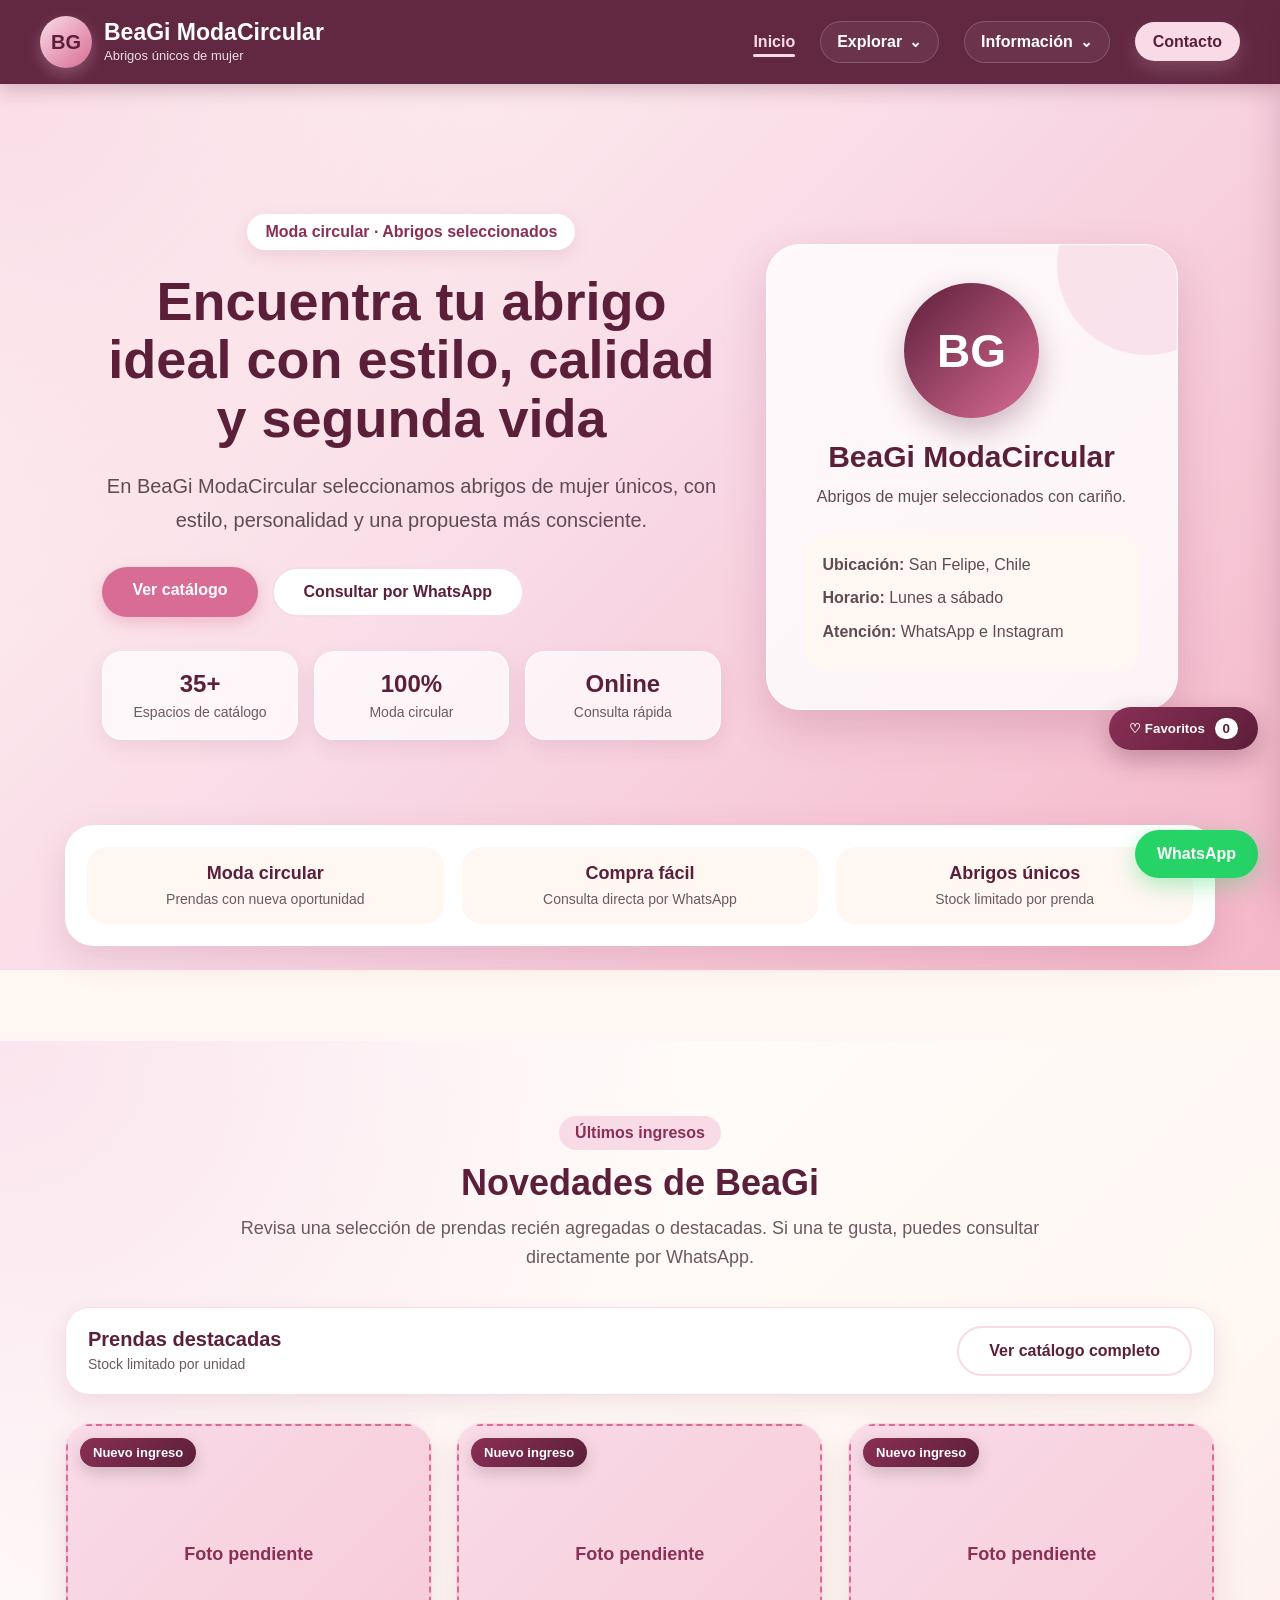
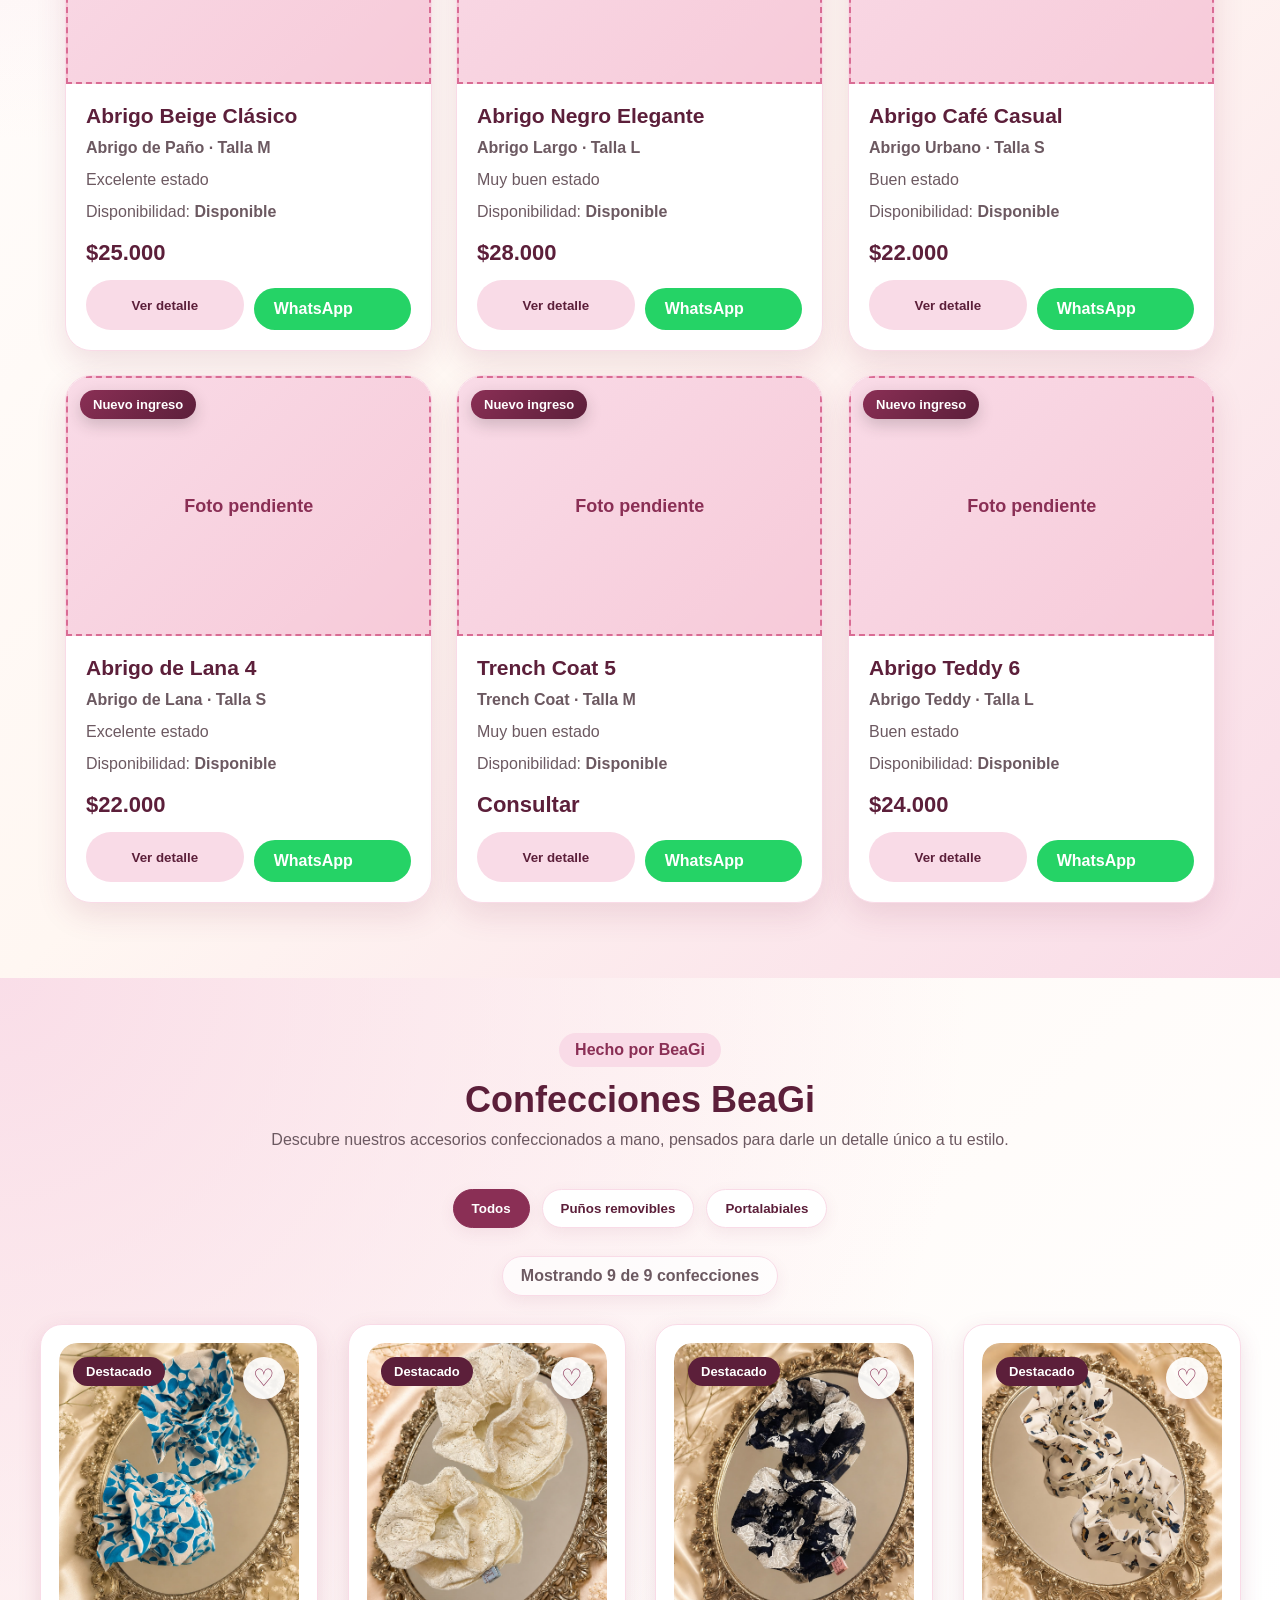
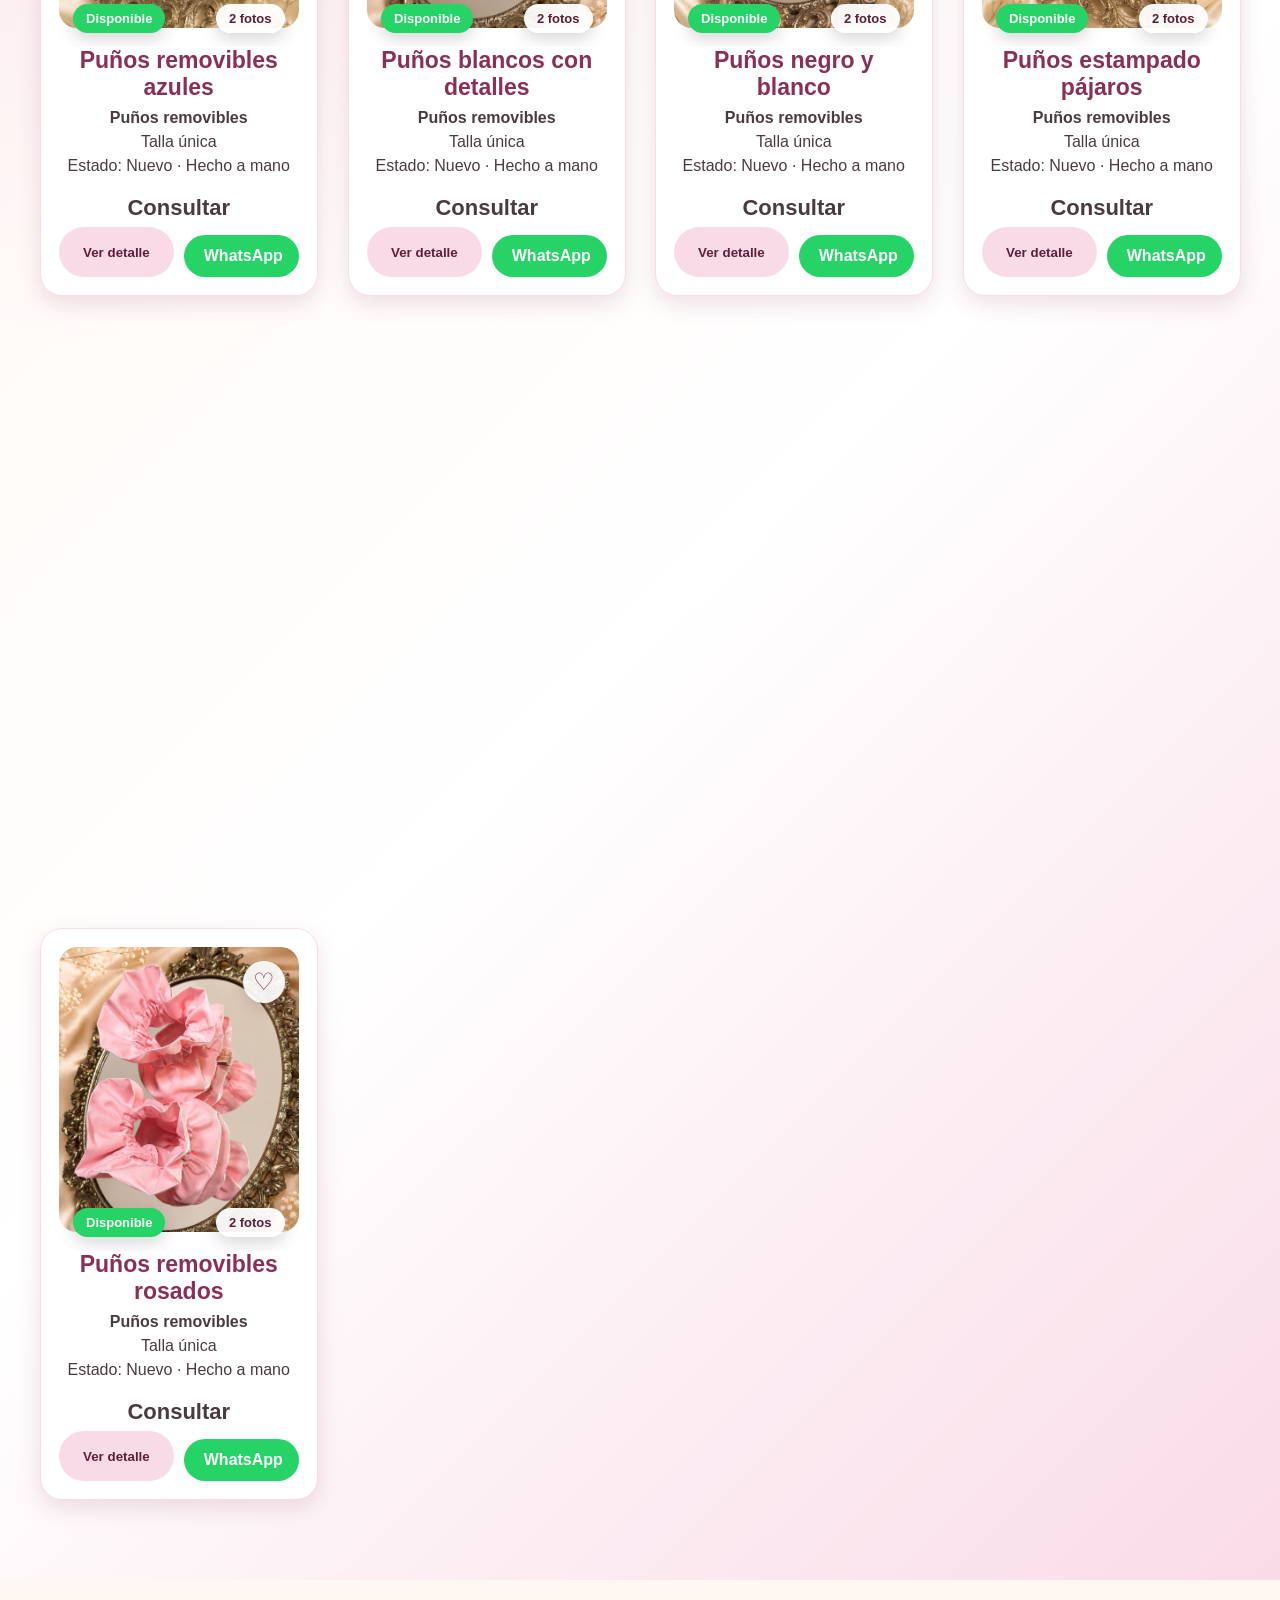
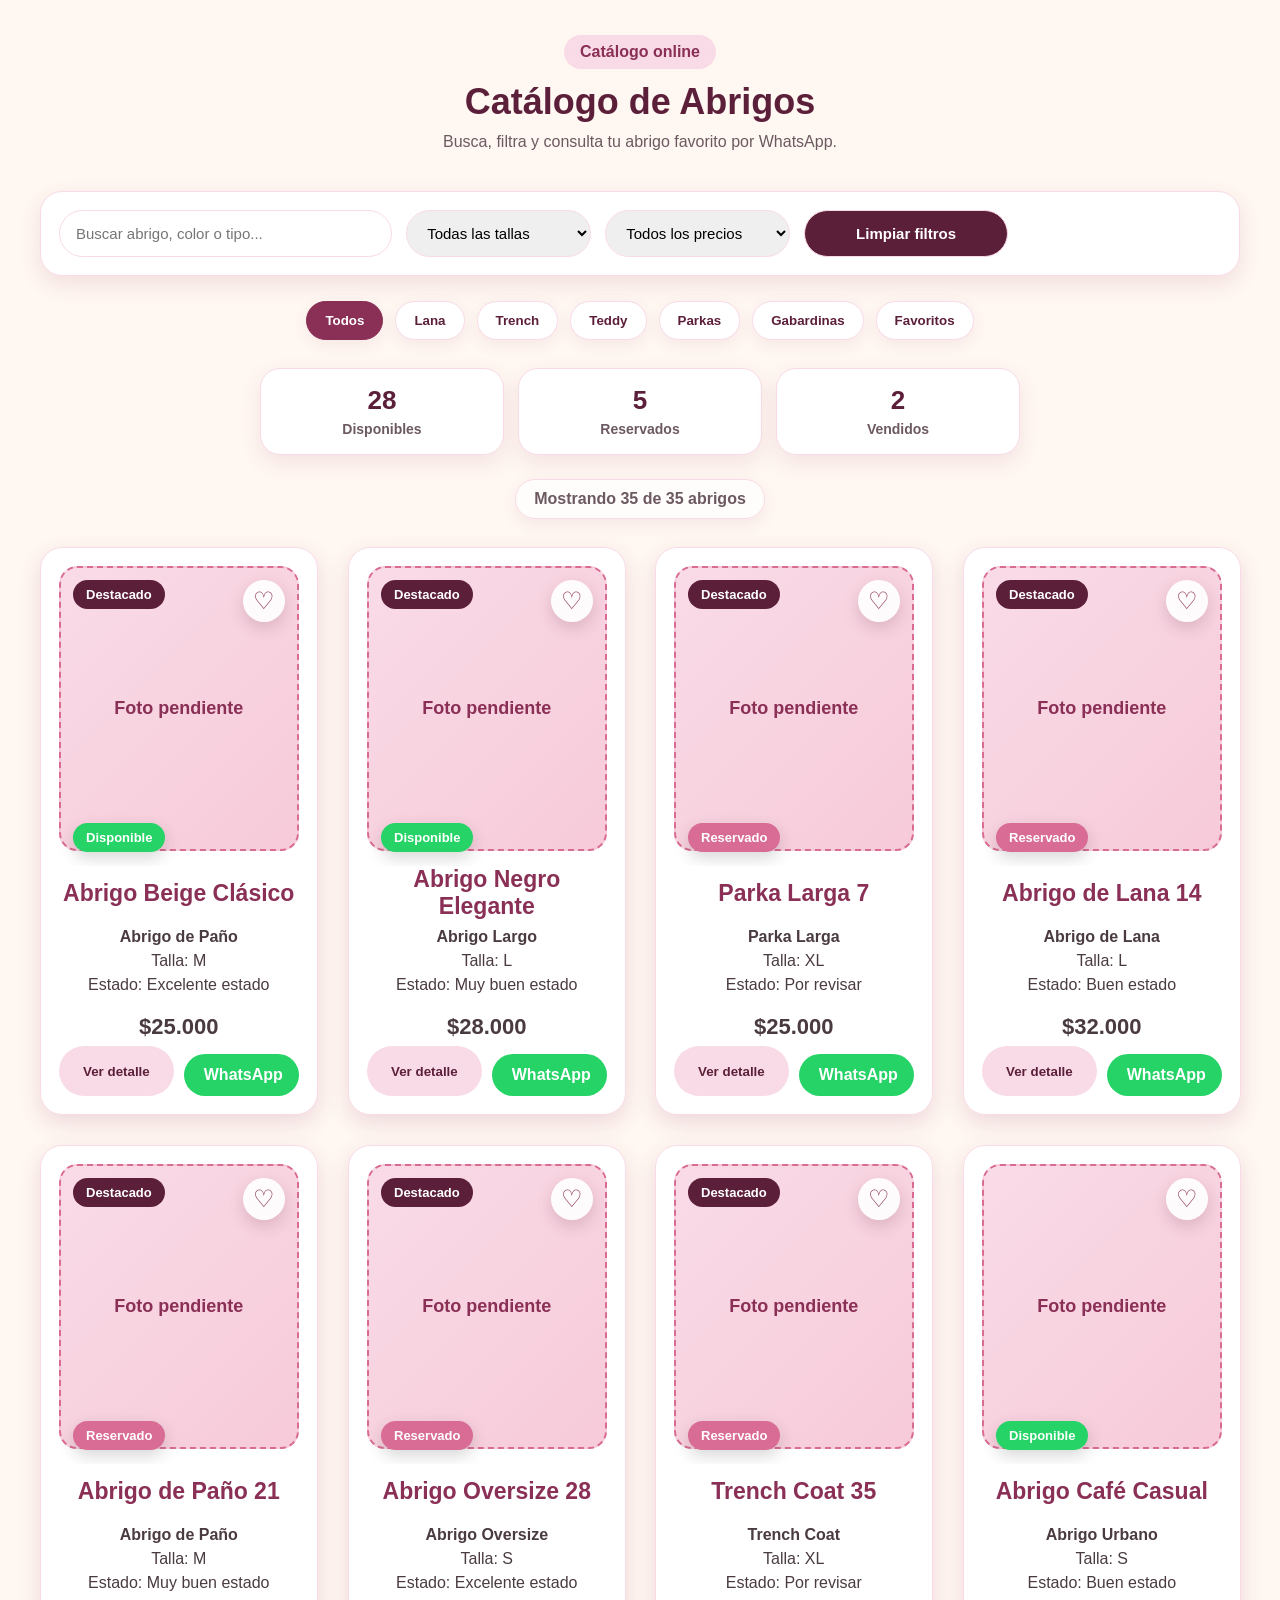
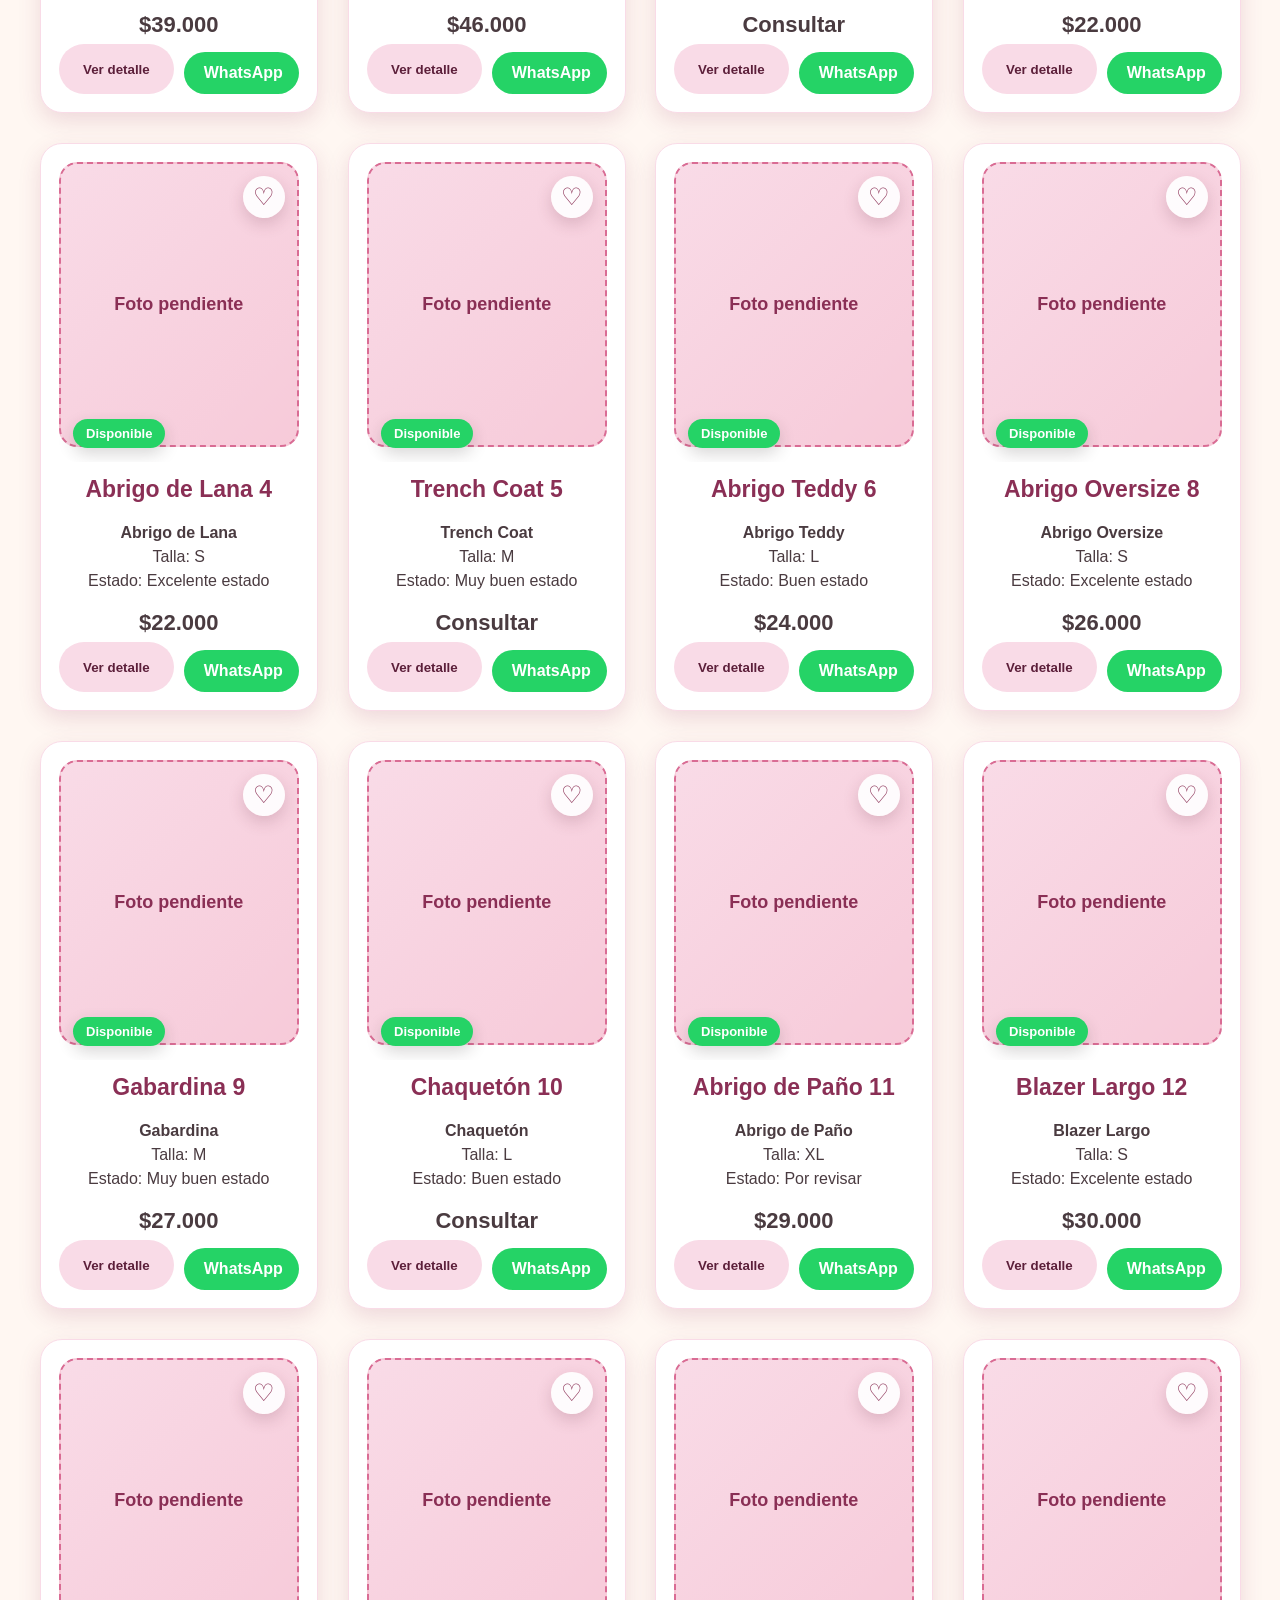
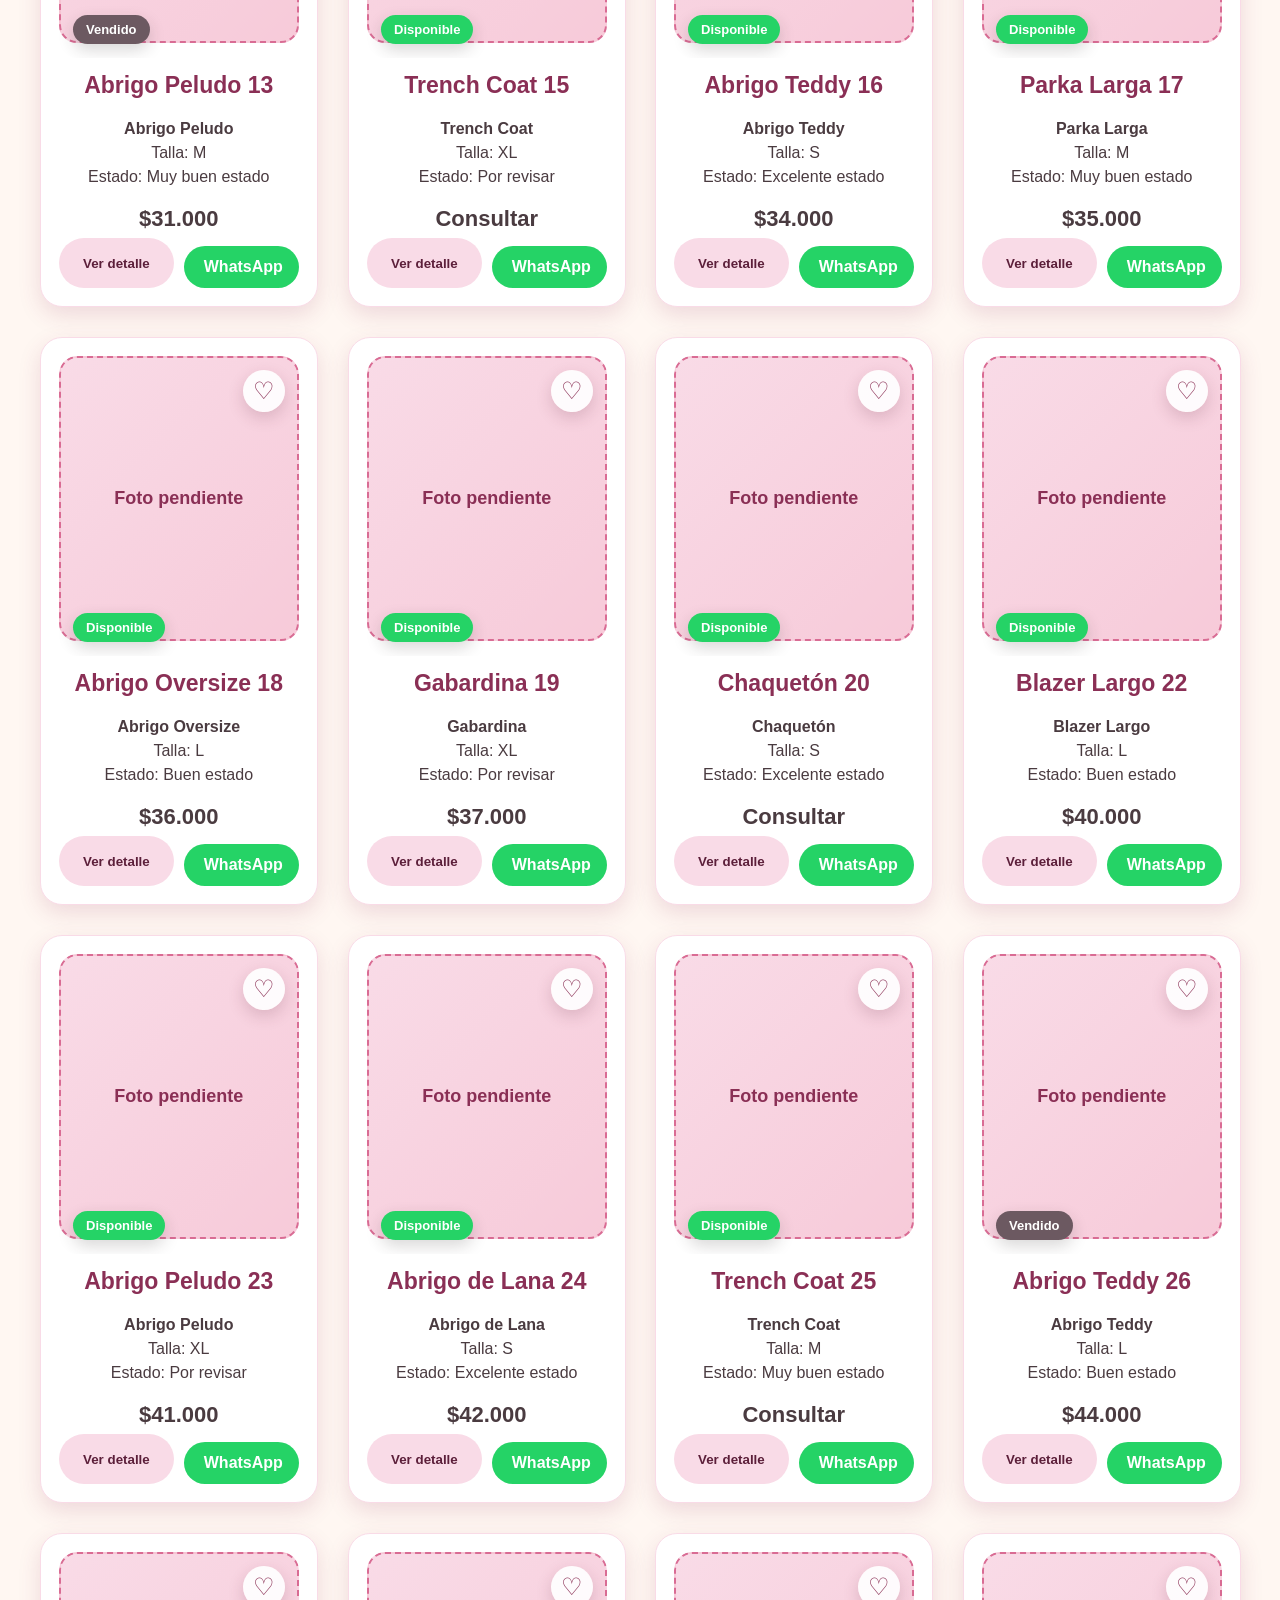
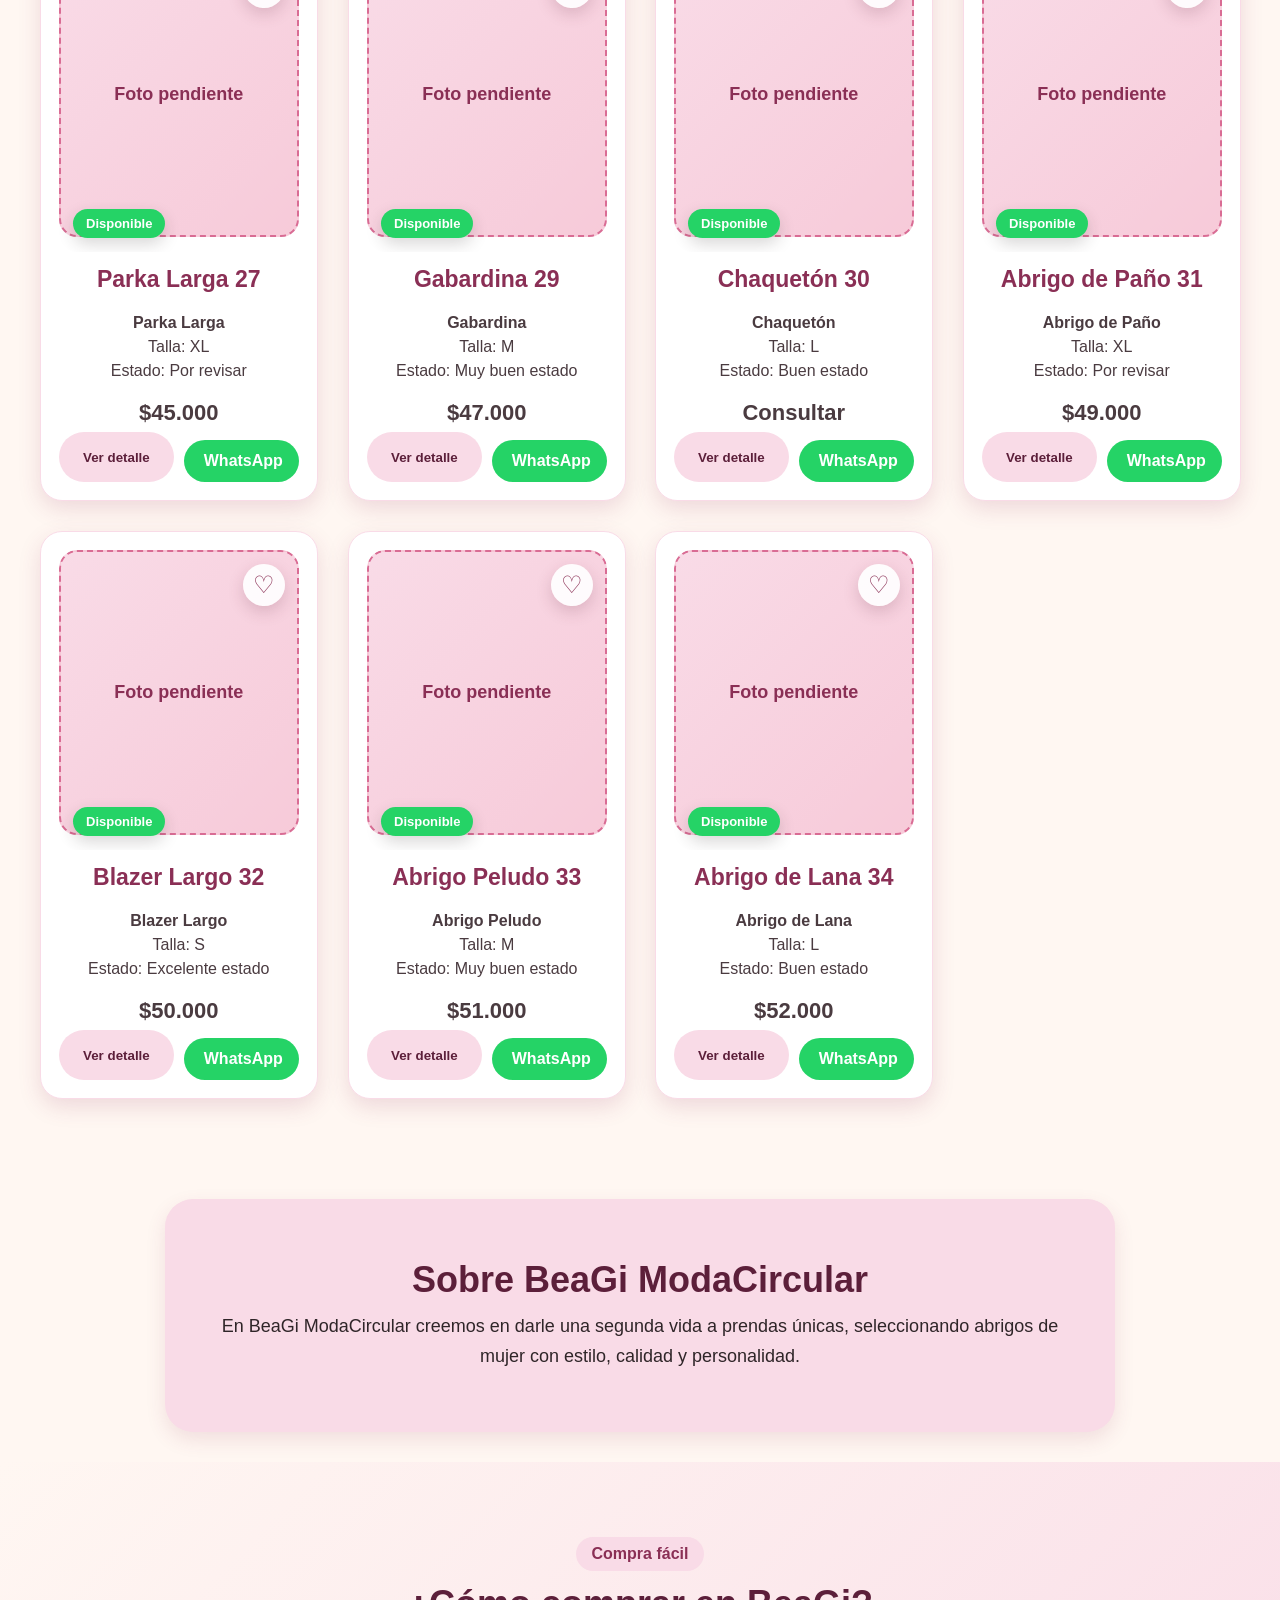
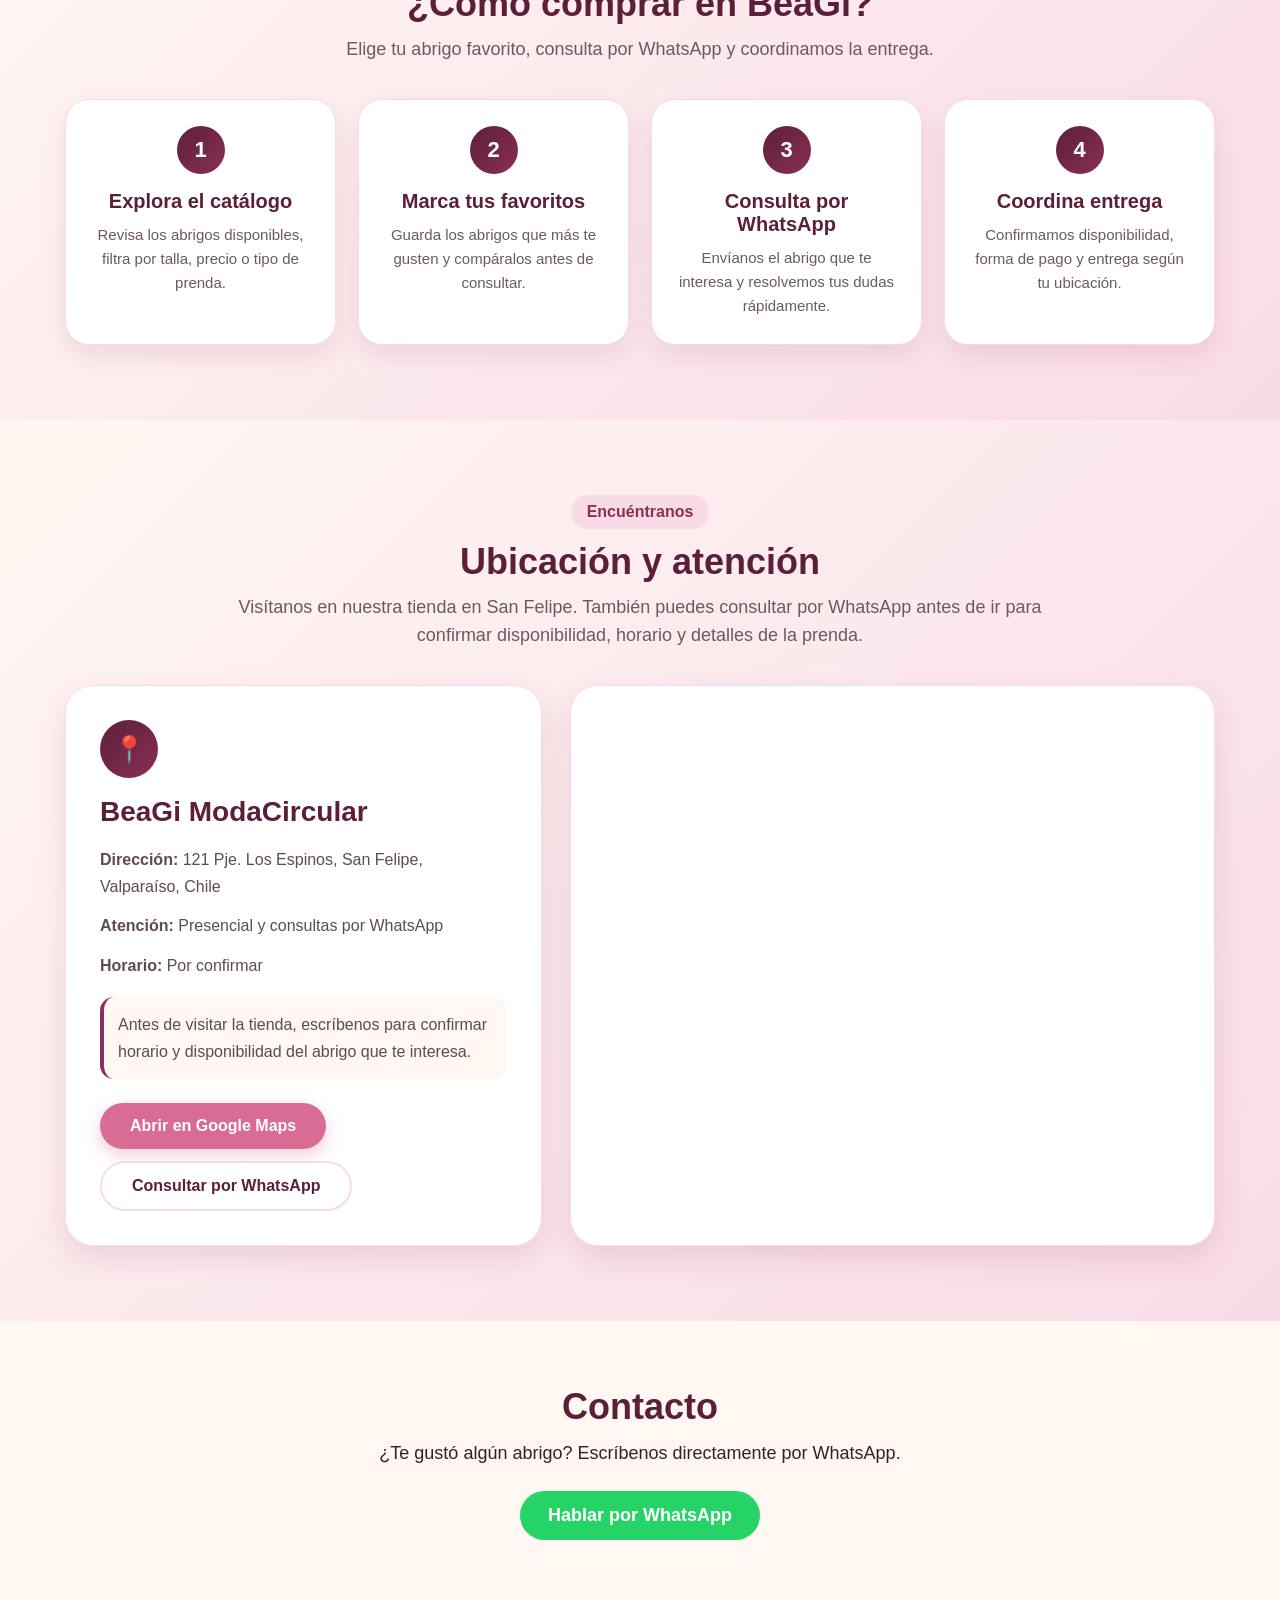
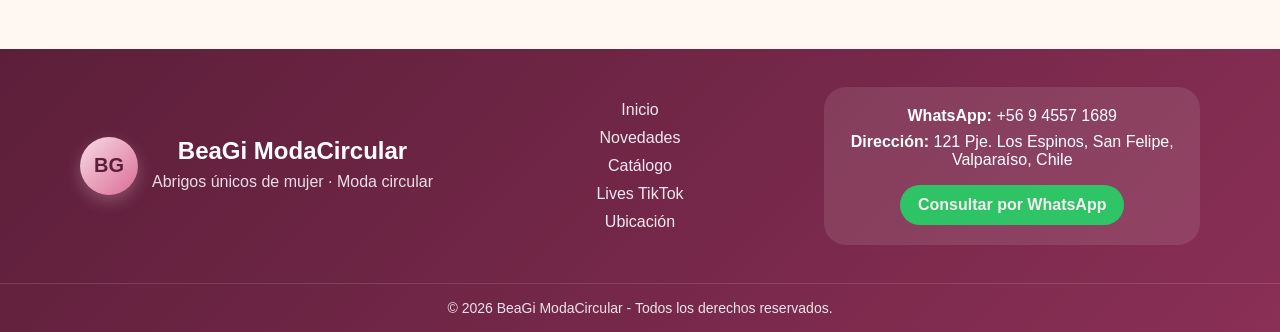
==== commit 4ae3fab5: "feat: mejorar navegacion e integrar TikTok" ====
--- a/index.html
+++ b/index.html
@@ -63,6 +63,13 @@
                 <ul class="nav-dropdown-menu">
                     <li><a href="#nosotros">Nosotros</a></li>
                     <li><a href="#como-comprar">Cómo comprar</a></li>
+
+                    <li class="solo-escritorio">
+                        <a href="#preguntas-frecuentes">
+                            Preguntas frecuentes
+                        </a>
+                    </li>
+
                     <li><a href="#ubicacion">Ubicación</a></li>
                 </ul>
             </li>
@@ -180,8 +187,13 @@
             </div>
 
             <div class="live-botones">
-                <a href="https://www.tiktok.com/" target="_blank" rel="noopener noreferrer" class="btn-principal">
-                    Ir a TikTok
+                <a
+                    href="https://www.tiktok.com/@javieraparraguez_17"
+                    target="_blank"
+                    rel="noopener noreferrer"
+                    class="btn-principal"
+                >
+                    Ver perfil en TikTok
                 </a>
 
                 <a id="btn-live-whatsapp" href="https://wa.me/56945571689" target="_blank" rel="noopener noreferrer" class="btn-secundario">
@@ -240,6 +252,48 @@
                     <li>La compra o reserva se coordinará por WhatsApp.</li>
                 </ul>
             </div>
+        </div>
+    </div>
+
+    <div class="perfil-tiktok-escritorio solo-escritorio">
+        <div class="perfil-tiktok-texto">
+            <span class="etiqueta-seccion">Perfil oficial</span>
+
+            <h3>@javieraparraguez_17</h3>
+
+            <p>
+                Síguenos en TikTok para conocer nuevos productos,
+                ver contenido de BeaGi y enterarte de nuestros próximos lives.
+            </p>
+
+            <a
+                href="https://www.tiktok.com/@javieraparraguez_17"
+                target="_blank"
+                rel="noopener noreferrer"
+                class="btn-principal"
+            >
+                Abrir perfil en TikTok
+            </a>
+        </div>
+
+        <div class="perfil-tiktok-embed">
+            <blockquote
+                class="tiktok-embed"
+                cite="https://www.tiktok.com/@javieraparraguez_17"
+                data-unique-id="javieraparraguez_17"
+                data-embed-type="creator"
+                data-embed-from="oembed"
+                style="max-width: 720px; min-width: 288px;"
+            >
+                <section>
+                    <a
+                        target="_blank"
+                        href="https://www.tiktok.com/@javieraparraguez_17?refer=creator_embed"
+                    >
+                        @javieraparraguez_17
+                    </a>
+                </section>
+            </blockquote>
         </div>
     </div>
 </section>
@@ -410,7 +464,7 @@
     </div>
 </section>
 
-<section class="faq">
+<section id="preguntas-frecuentes" class="faq">
     <div class="seccion-header">
         <span class="etiqueta-seccion">Dudas frecuentes</span>
         <h2>Preguntas frecuentes</h2>
@@ -673,5 +727,6 @@
     <script src="js/productos.js"></script>
     <script src="js/confecciones.js"></script>
     <script src="js/script.js"></script>
+    <script async src="https://www.tiktok.com/embed.js"></script>
 </body>
 </html>
--- a/css/style.css
+++ b/css/style.css
@@ -4518,3 +4518,99 @@
         padding: 12px 14px;
     }
 }
+
+/* ===================================== */
+/* SECCIONES INDEPENDIENTES EN ESCRITORIO */
+/* ===================================== */
+
+@media (min-width: 769px) {
+    body.desktop-page-mode .desktop-section-hidden {
+        display: none !important;
+    }
+
+    body.desktop-page-mode .desktop-section-active {
+        animation: aparecerSeccionEscritorio 0.35s ease;
+    }
+
+    body.desktop-page-mode #lives-tiktok,
+    body.desktop-page-mode #preguntas-frecuentes {
+        min-height: calc(100vh - 90px);
+        padding-top: 110px;
+        padding-bottom: 90px;
+    }
+}
+
+@media (max-width: 768px) {
+    .solo-escritorio {
+        display: none !important;
+    }
+}
+
+@keyframes aparecerSeccionEscritorio {
+    from {
+        opacity: 0;
+        transform: translateY(14px);
+    }
+
+    to {
+        opacity: 1;
+        transform: translateY(0);
+    }
+}
+
+/* ============================= */
+/* PERFIL DE TIKTOK EN ESCRITORIO */
+/* ============================= */
+
+@media (min-width: 769px) {
+    .perfil-tiktok-escritorio {
+        width: min(1180px, calc(100% - 80px));
+        margin: 48px auto 0;
+        padding: 34px;
+        display: grid;
+        grid-template-columns:
+            minmax(270px, 0.72fr)
+            minmax(0, 1.28fr);
+        align-items: center;
+        gap: 38px;
+        background:
+            radial-gradient(
+                circle at top left,
+                rgba(249, 219, 231, 0.9),
+                transparent 45%
+            ),
+            white;
+        border: 1px solid rgba(138, 47, 85, 0.13);
+        border-radius: 30px;
+        box-shadow: 0 18px 48px rgba(92, 31, 58, 0.14);
+    }
+
+    .perfil-tiktok-texto h3 {
+        margin: 15px 0 14px;
+        color: var(--vino);
+        font-size: 32px;
+    }
+
+    .perfil-tiktok-texto p {
+        margin-bottom: 24px;
+        color: #66545c;
+        font-size: 16px;
+        line-height: 1.7;
+    }
+
+    .perfil-tiktok-embed {
+        min-width: 0;
+        padding: 16px;
+        display: flex;
+        justify-content: center;
+        background-color: #fff7f2;
+        border-radius: 24px;
+        overflow: hidden;
+    }
+
+    .perfil-tiktok-embed .tiktok-embed {
+        width: 100% !important;
+        max-width: 720px !important;
+        margin: 0 !important;
+    }
+}
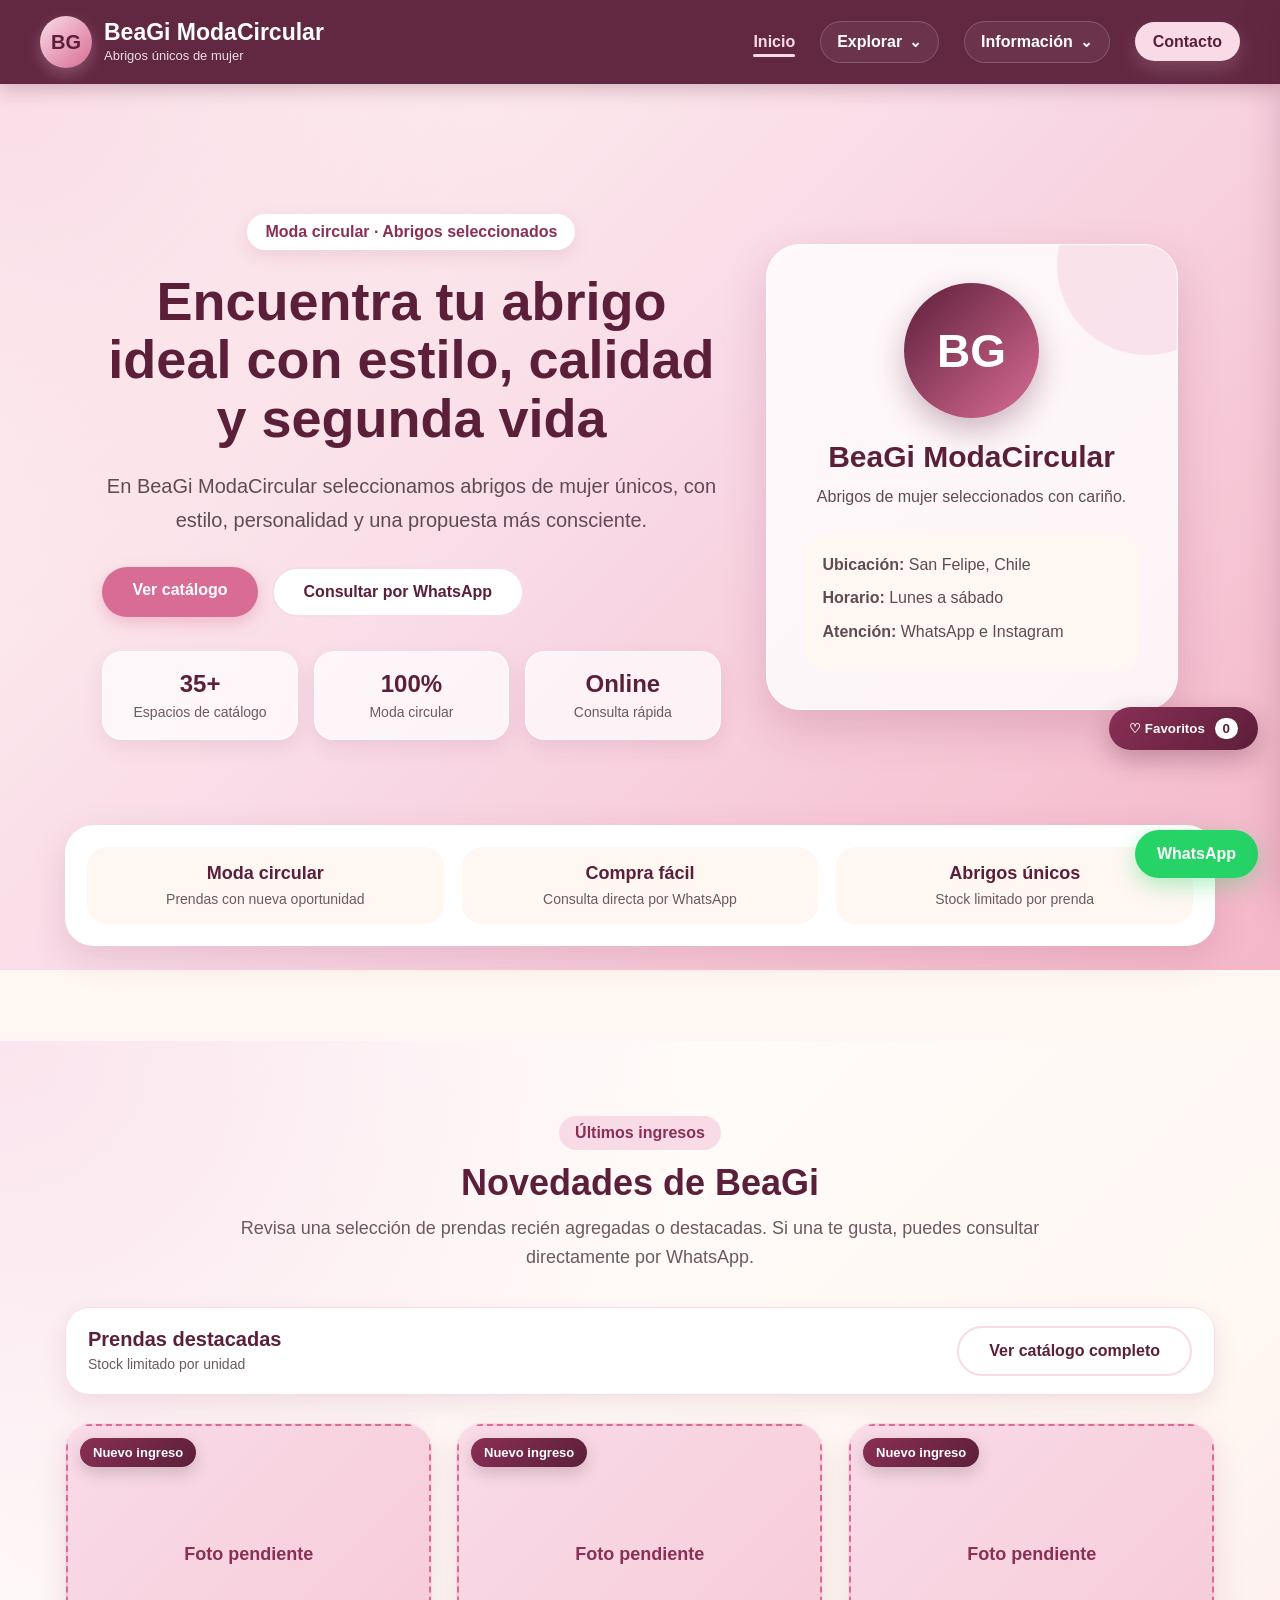
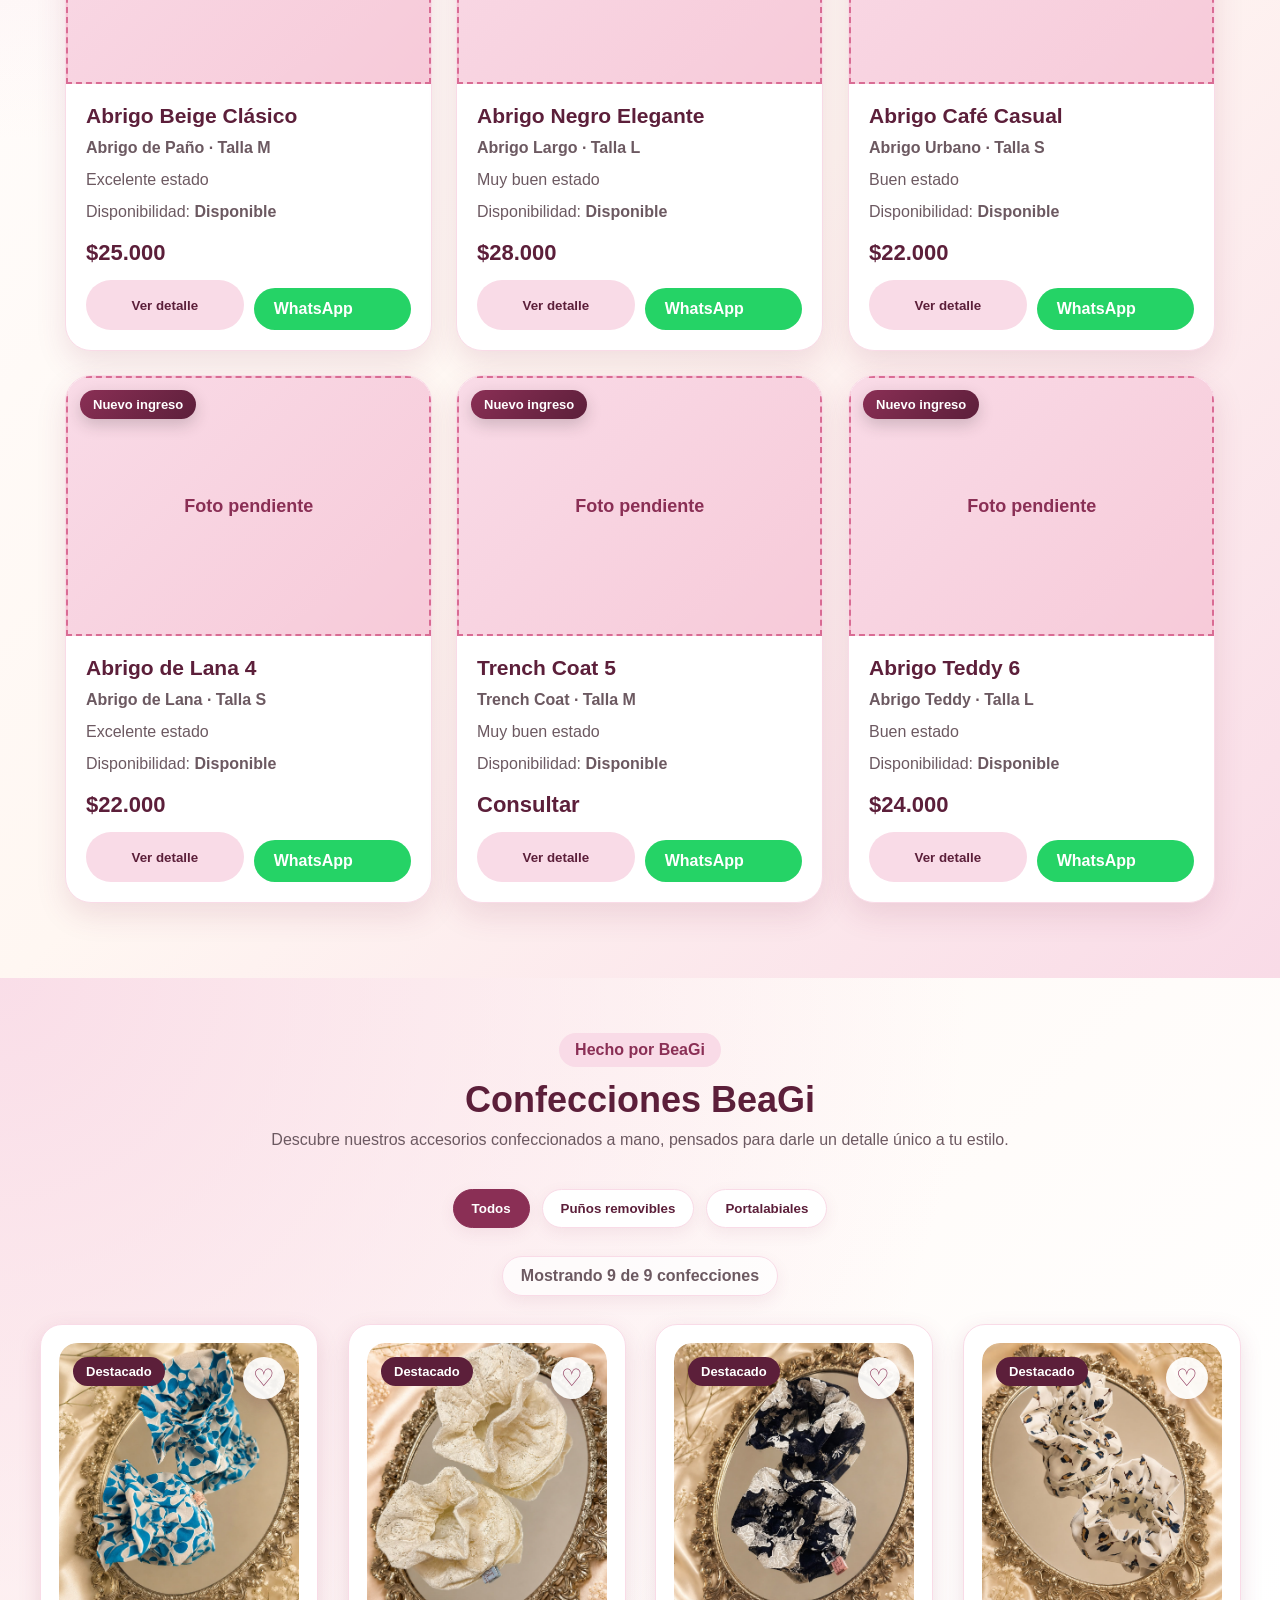
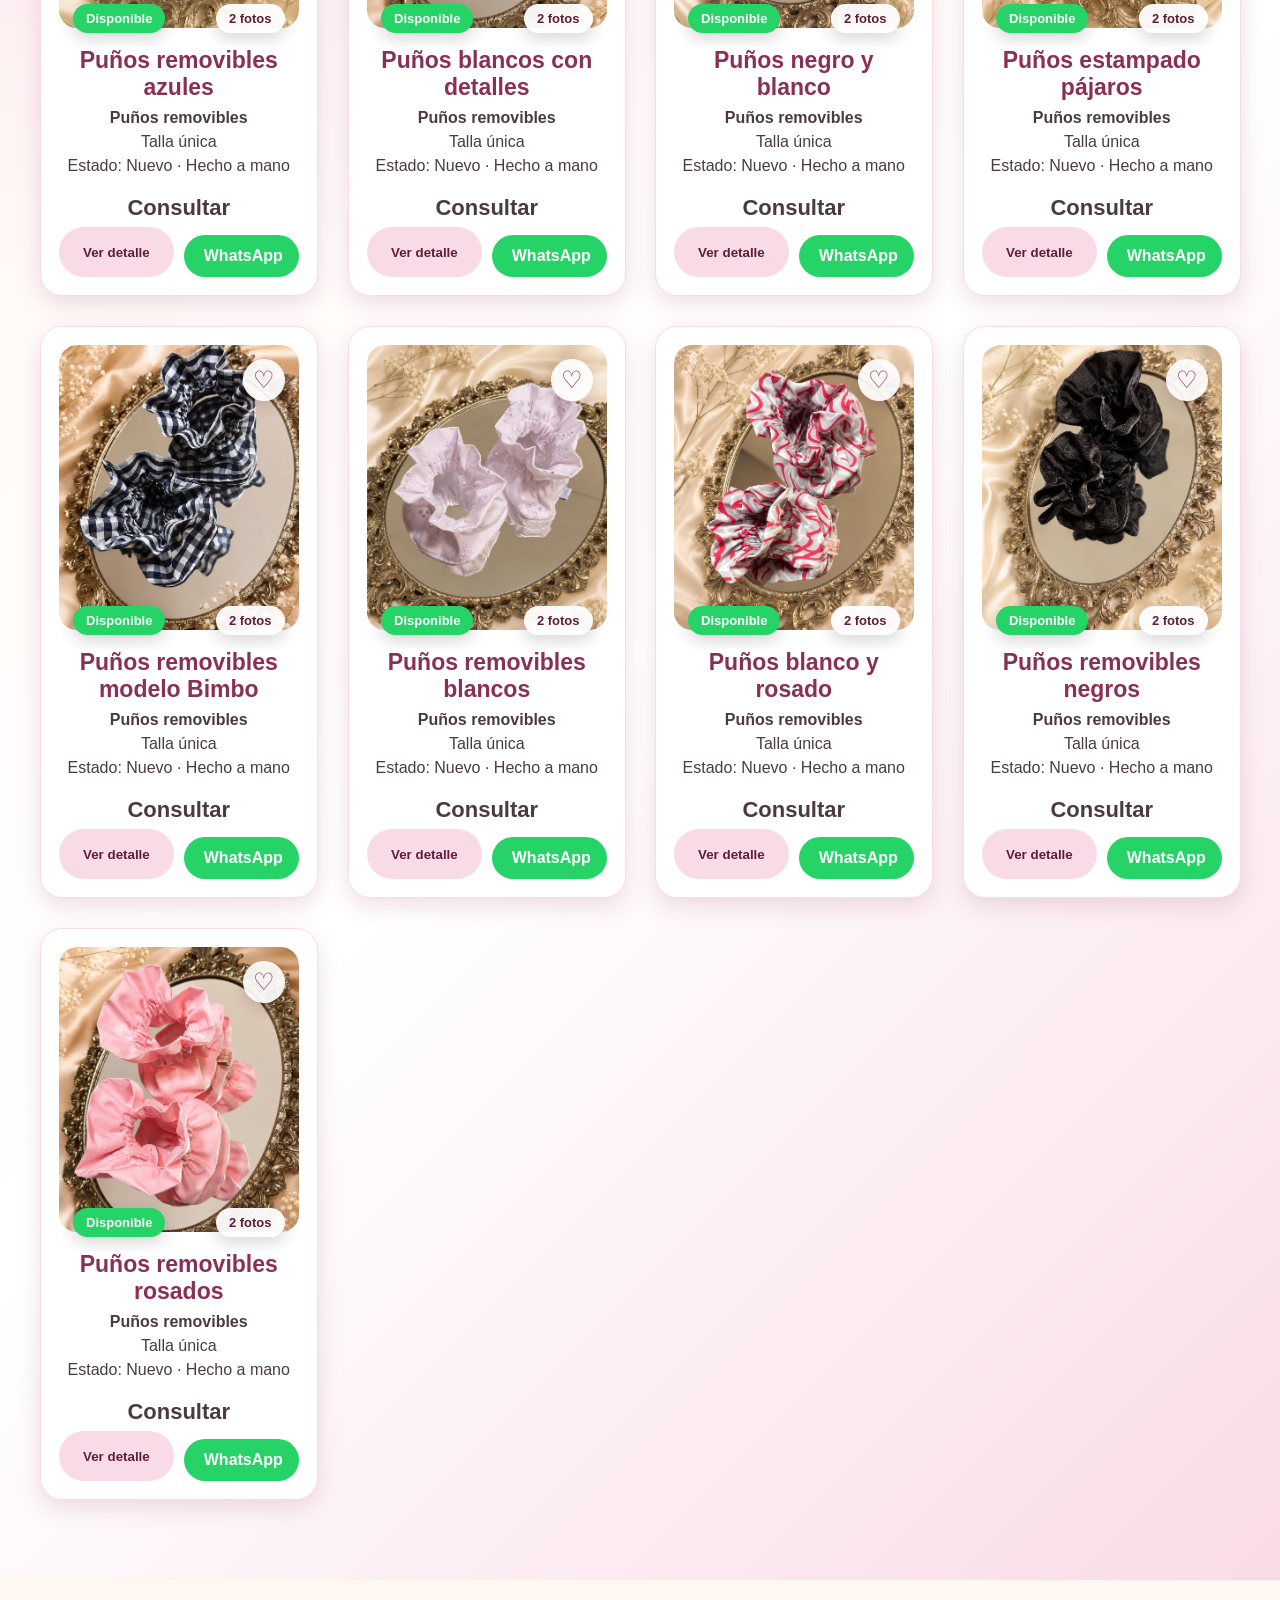
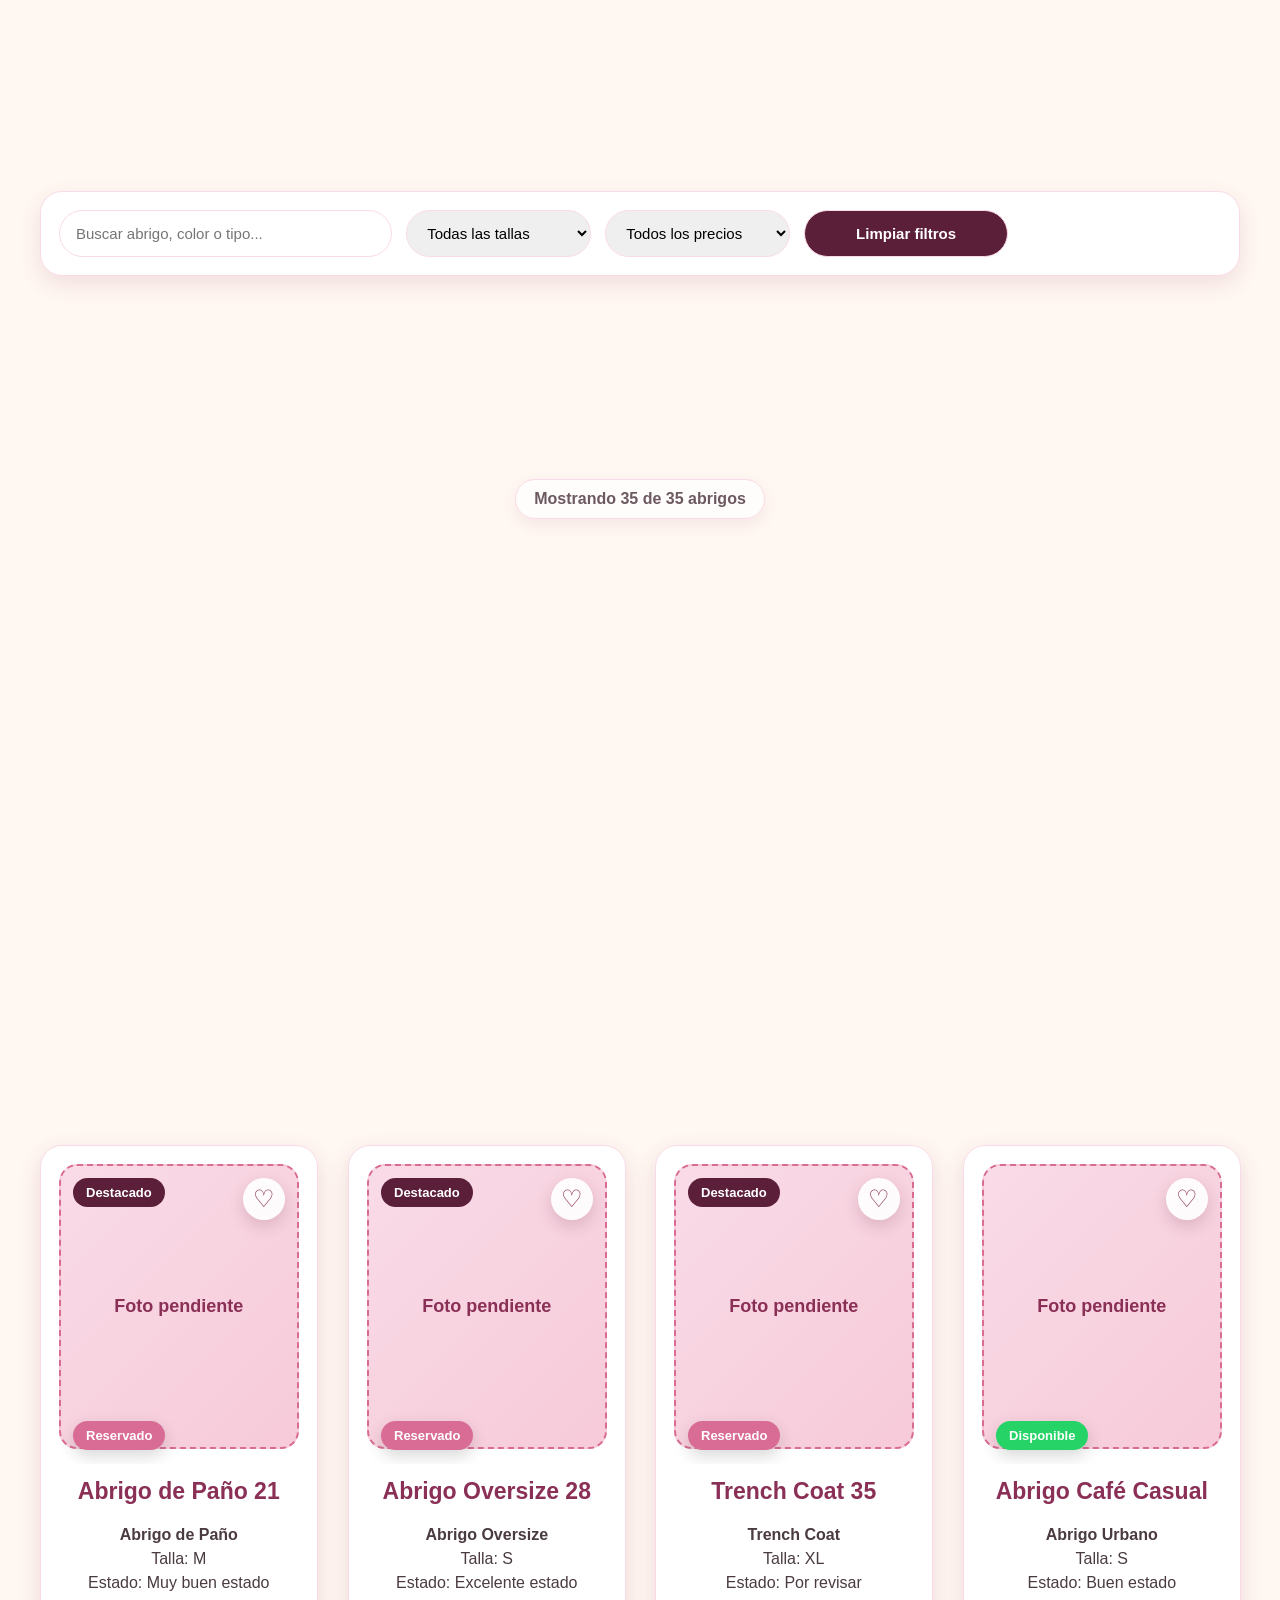
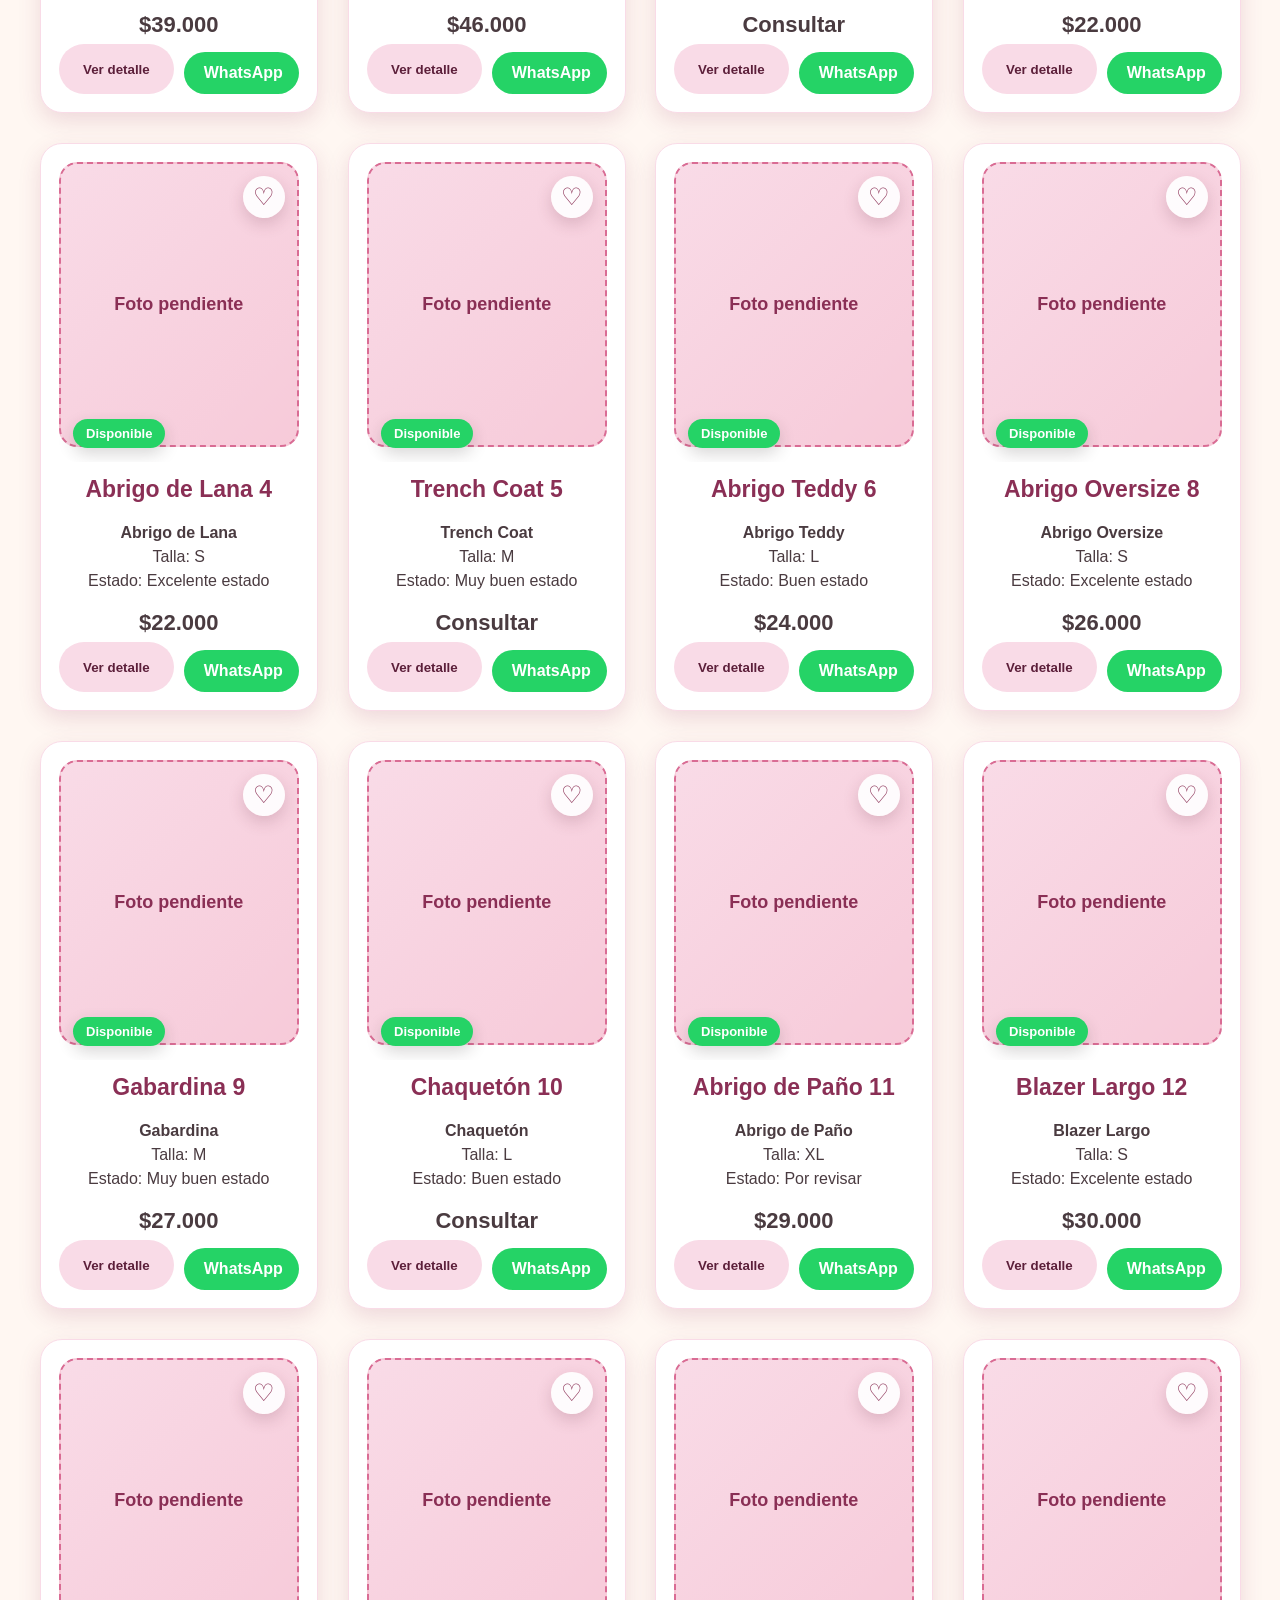
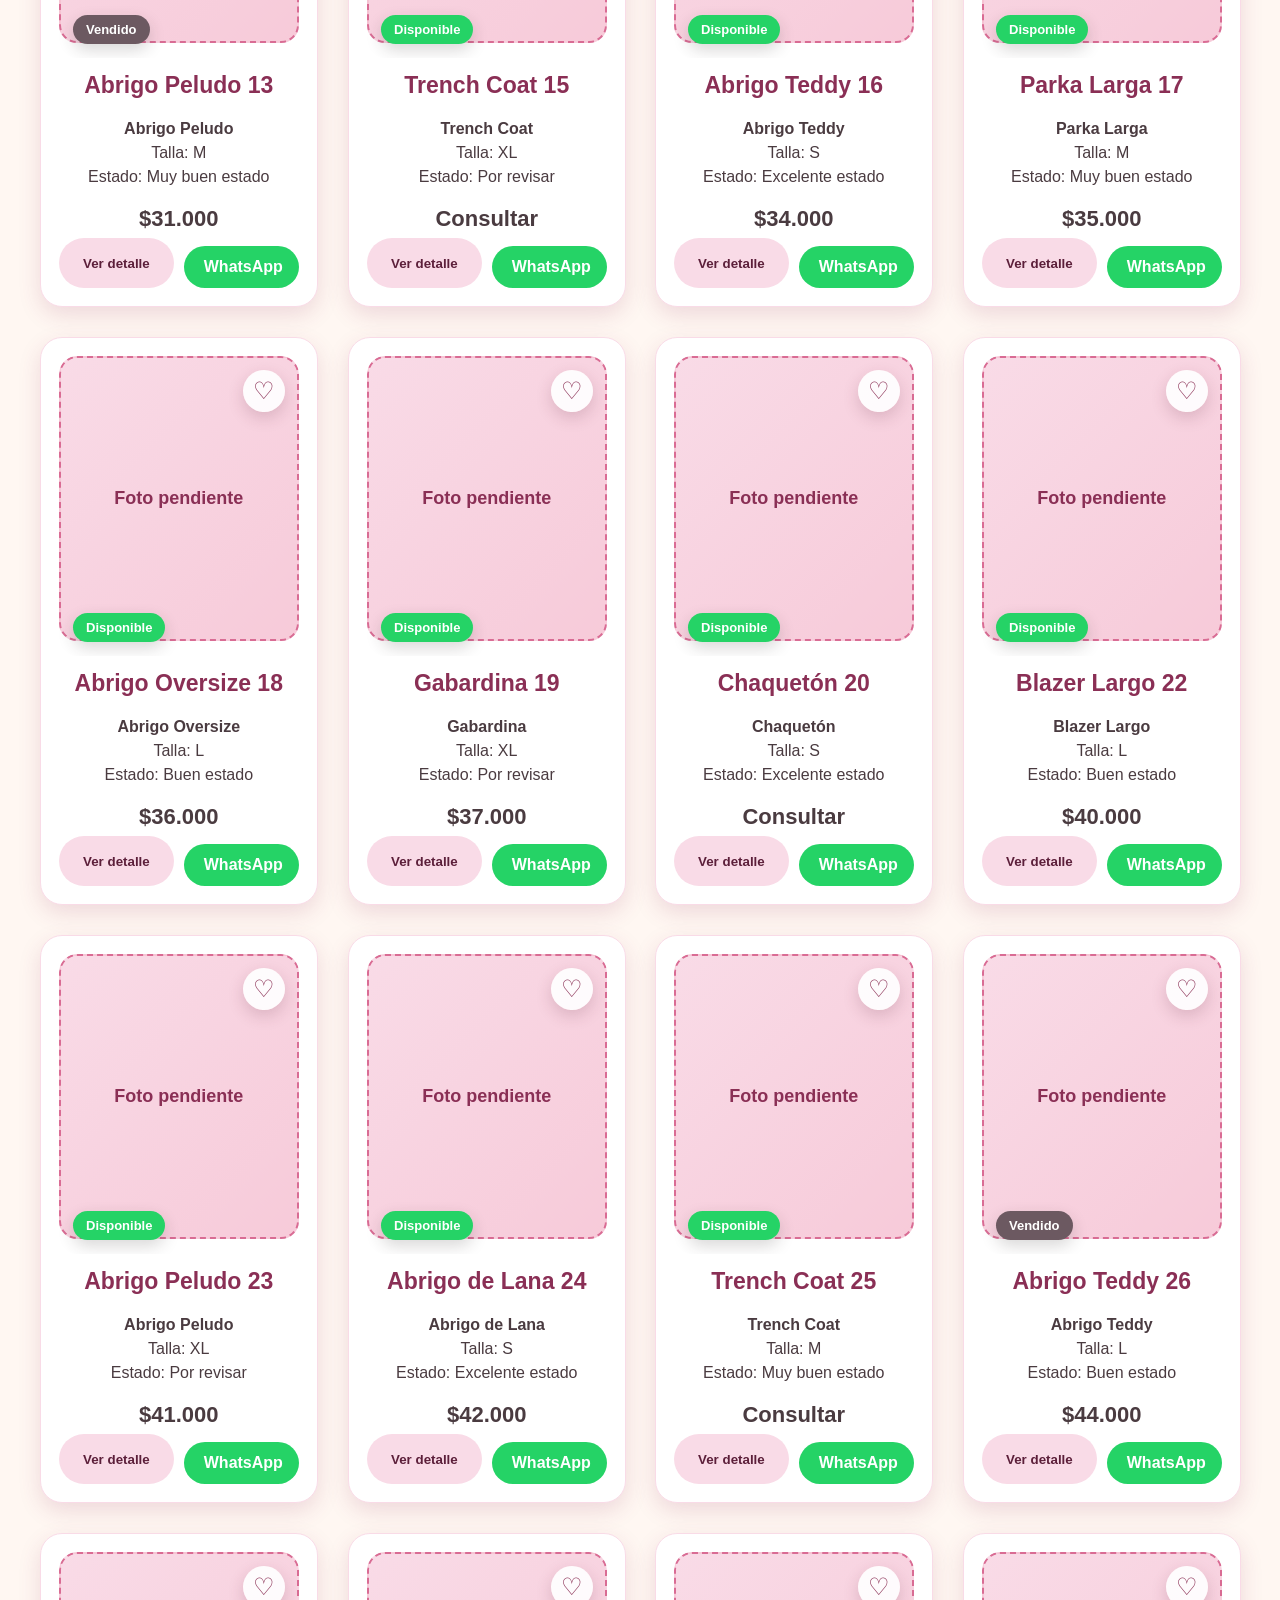
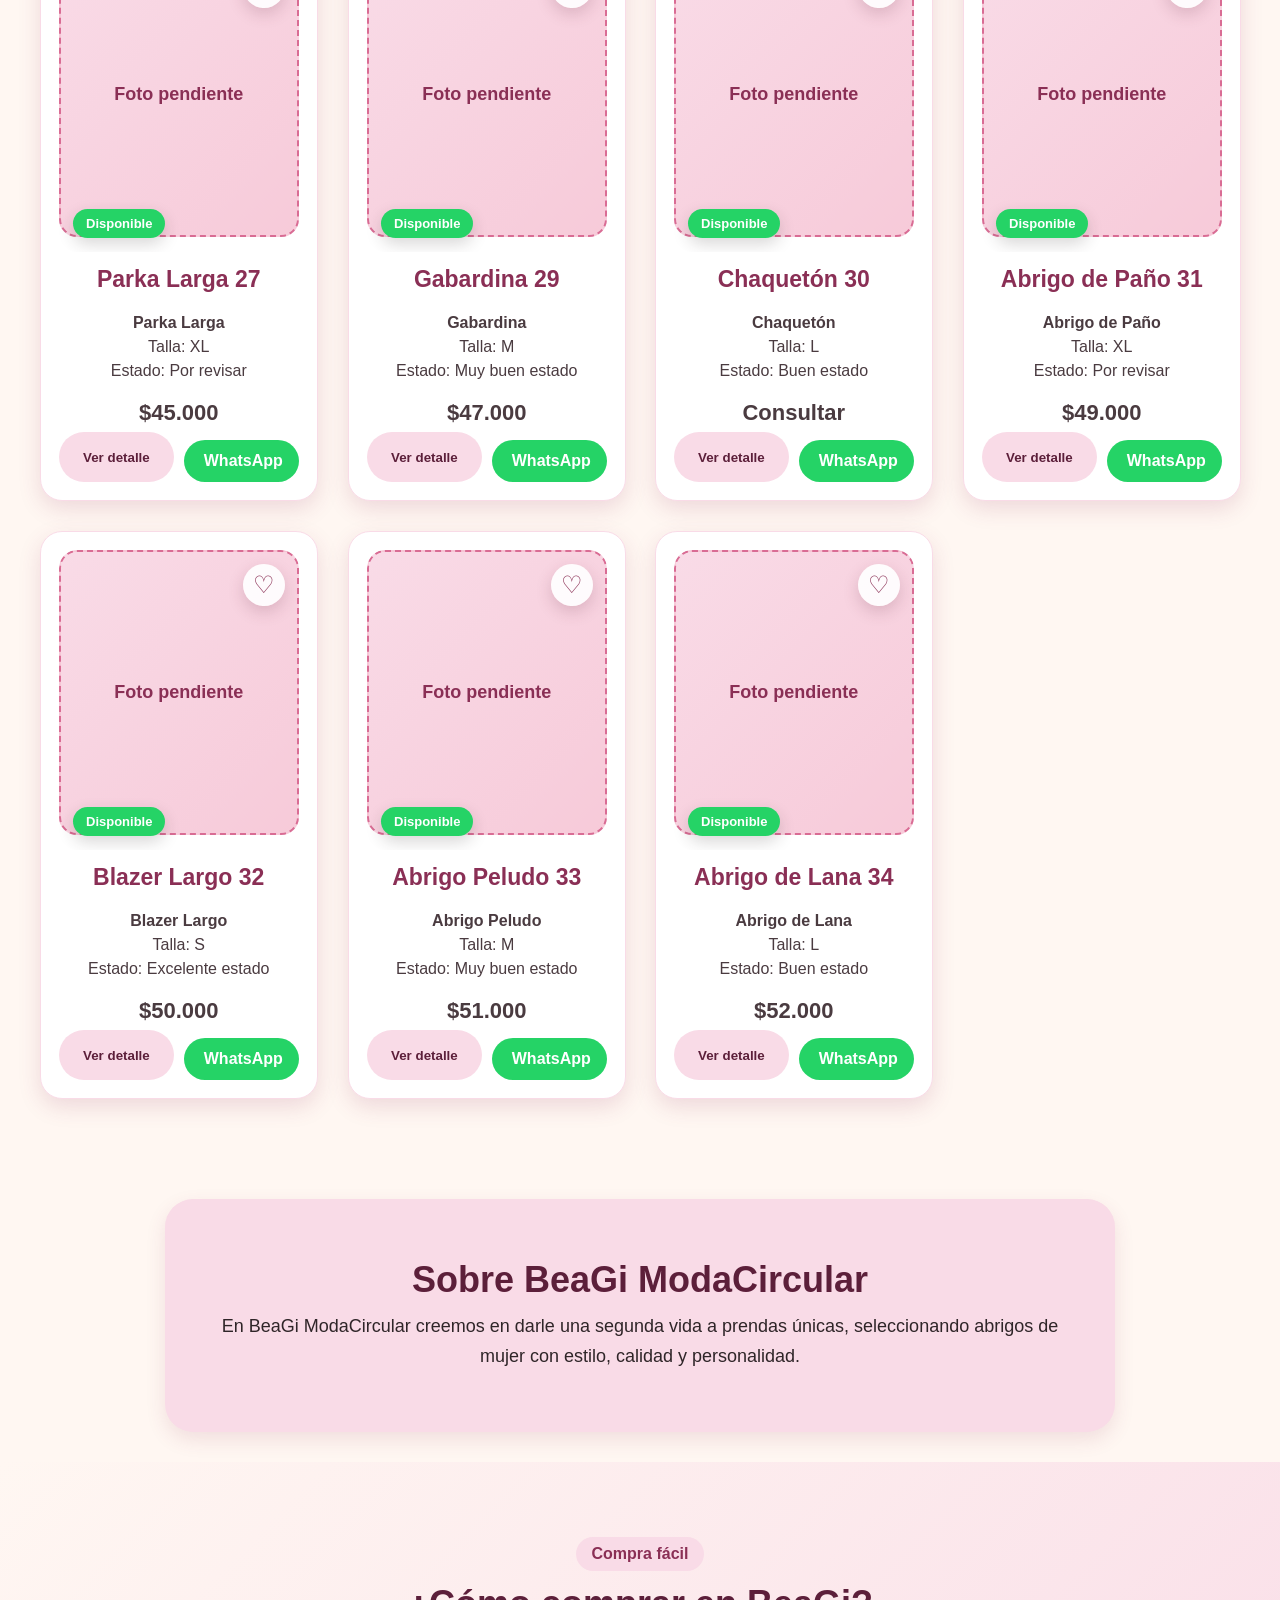
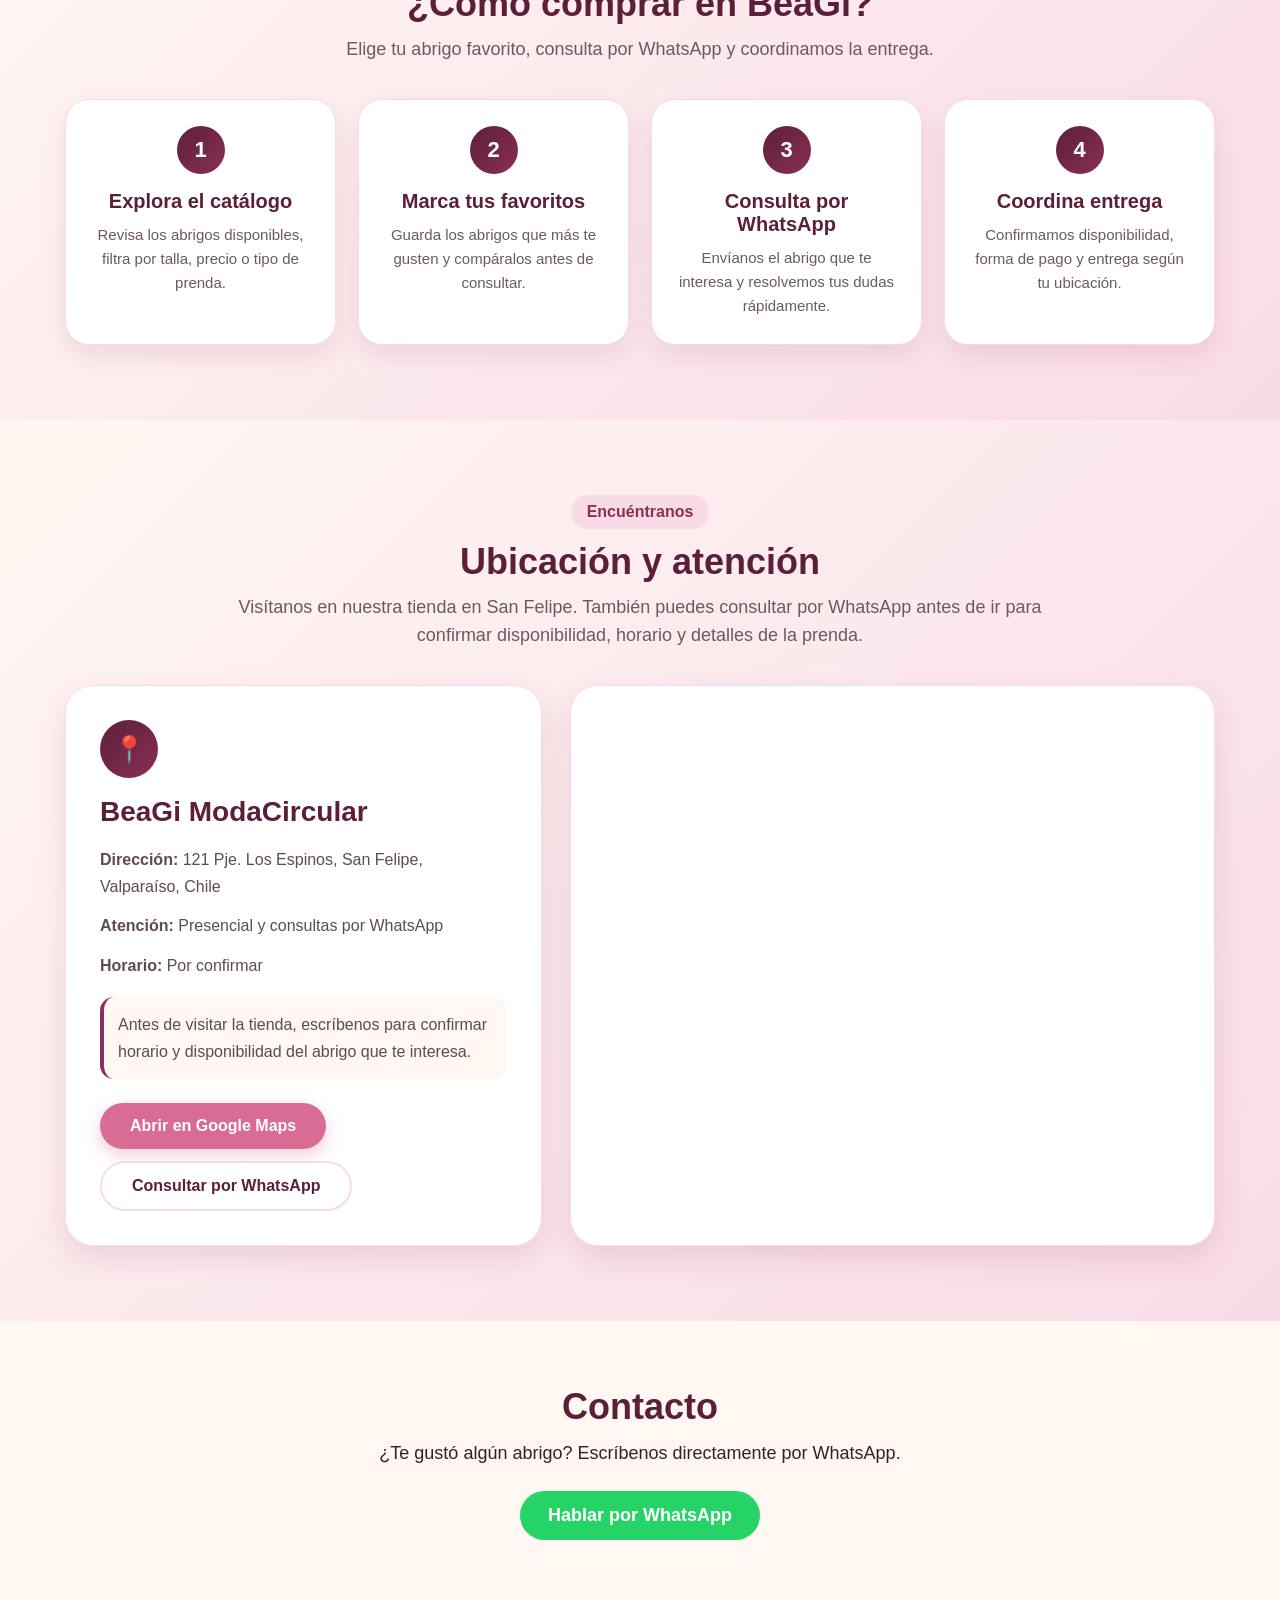
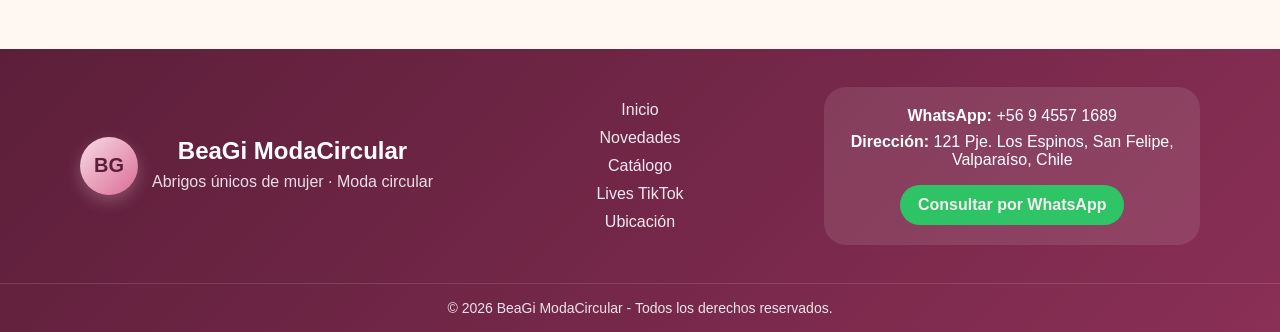
==== commit 2cc74e45: "feat: muestra datos reales y stock de productos" ====
--- a/index.html
+++ b/index.html
@@ -663,6 +663,10 @@
                 <p id="modal-descripcion"></p>
                 <p><strong>Talla:</strong> <span id="modal-talla"></span></p>
                 <p><strong>Estado:</strong> <span id="modal-estado"></span></p>
+                <p id="modal-stock-fila" hidden>
+                    <strong>Stock:</strong>
+                    <span id="modal-stock"></span>
+                </p>
                 <p class="precio-modal" id="modal-precio"></p>
                 <a id="modal-whatsapp" class="btn-wsp grande" target="_blank" rel="noopener noreferrer">
                     Consultar este abrigo
--- a/css/style.css
+++ b/css/style.css
@@ -3683,7 +3683,6 @@
     }
 
     body.mobile-page-mode .mobile-section-active {
-        display: block;
         animation: aparecerSeccionMovil 0.28s ease;
     }
 
@@ -4614,3 +4613,23 @@
         margin: 0 !important;
     }
 }
+
+/* ================================= */
+/* NAVEGACIÓN MÓVIL UNIFICADA */
+/* ================================= */
+
+@media (max-width: 768px) {
+    .mobile-section-switcher {
+        display: grid;
+        grid-template-columns: repeat(3, minmax(0, 1fr));
+        overflow-x: visible;
+        gap: 8px;
+    }
+
+    .mobile-switch-btn {
+        width: 100%;
+        min-width: 0;
+        padding: 10px 6px;
+        text-align: center;
+    }
+}
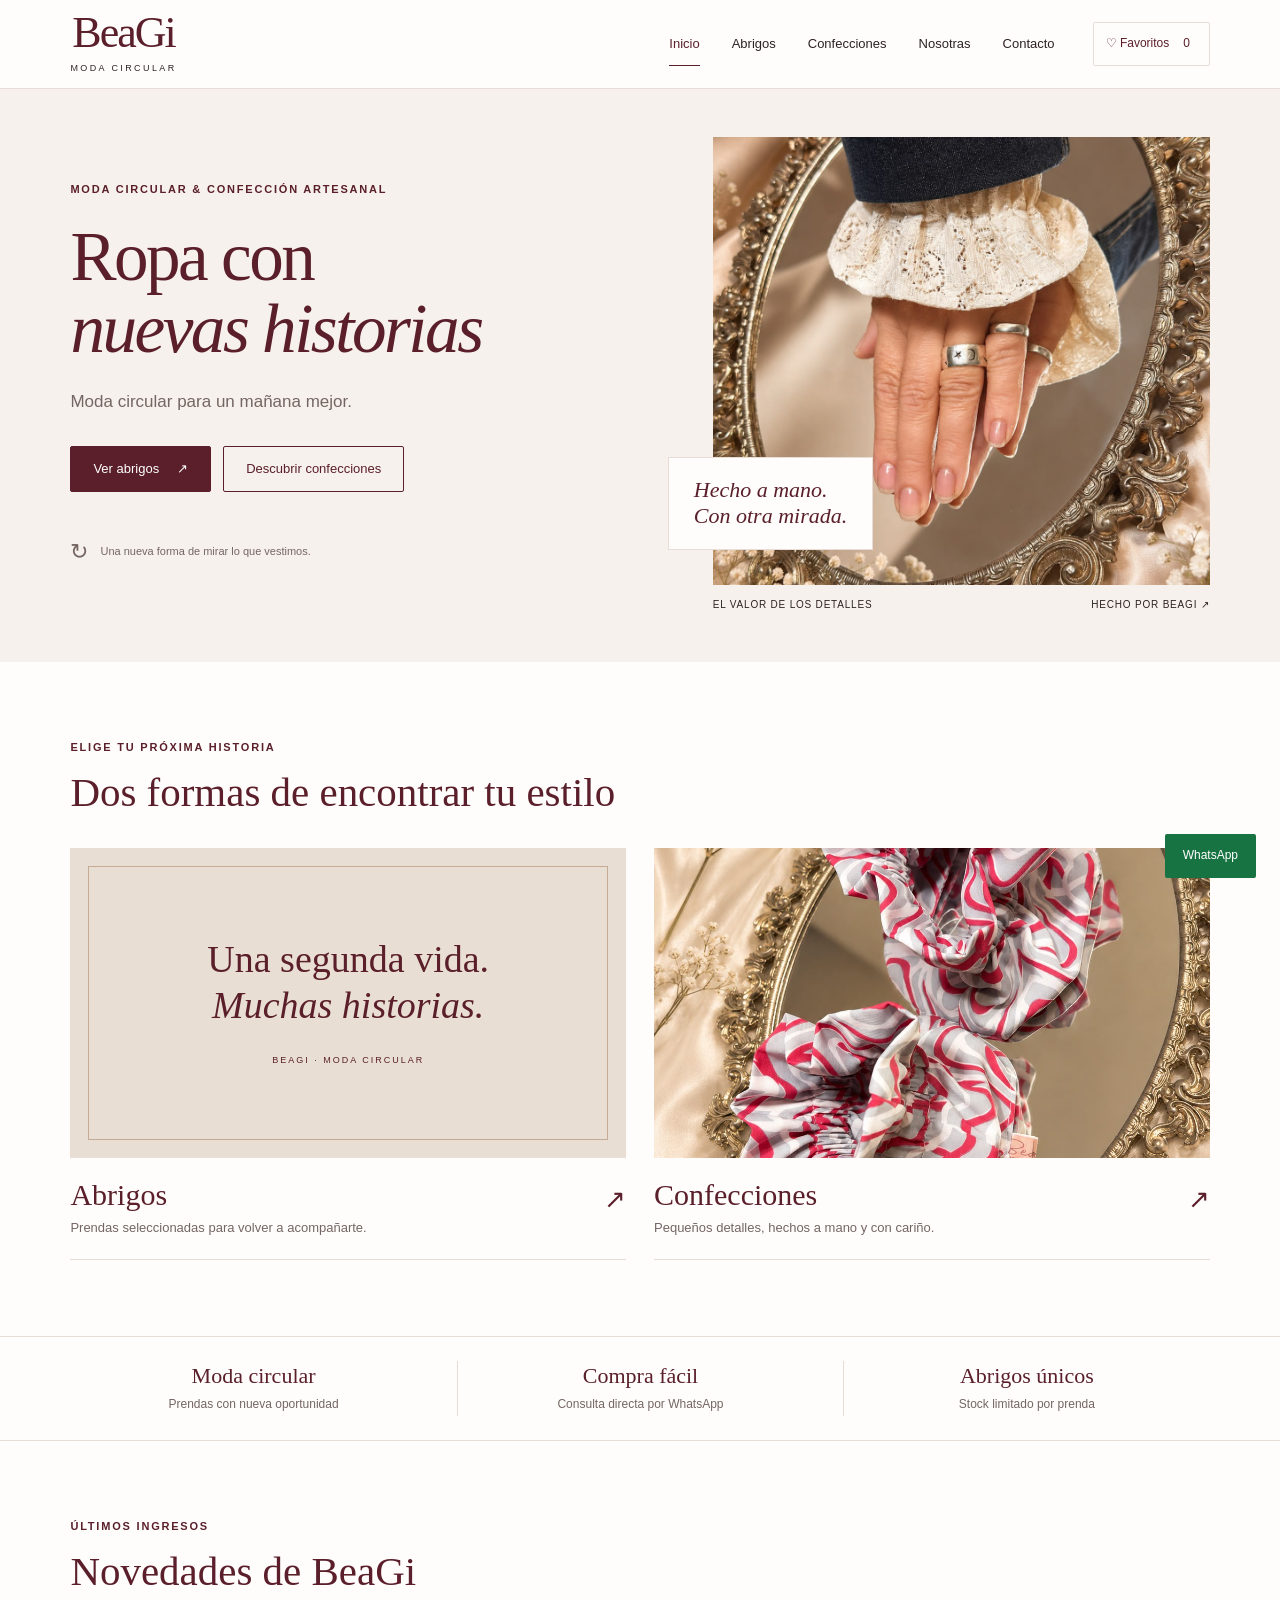
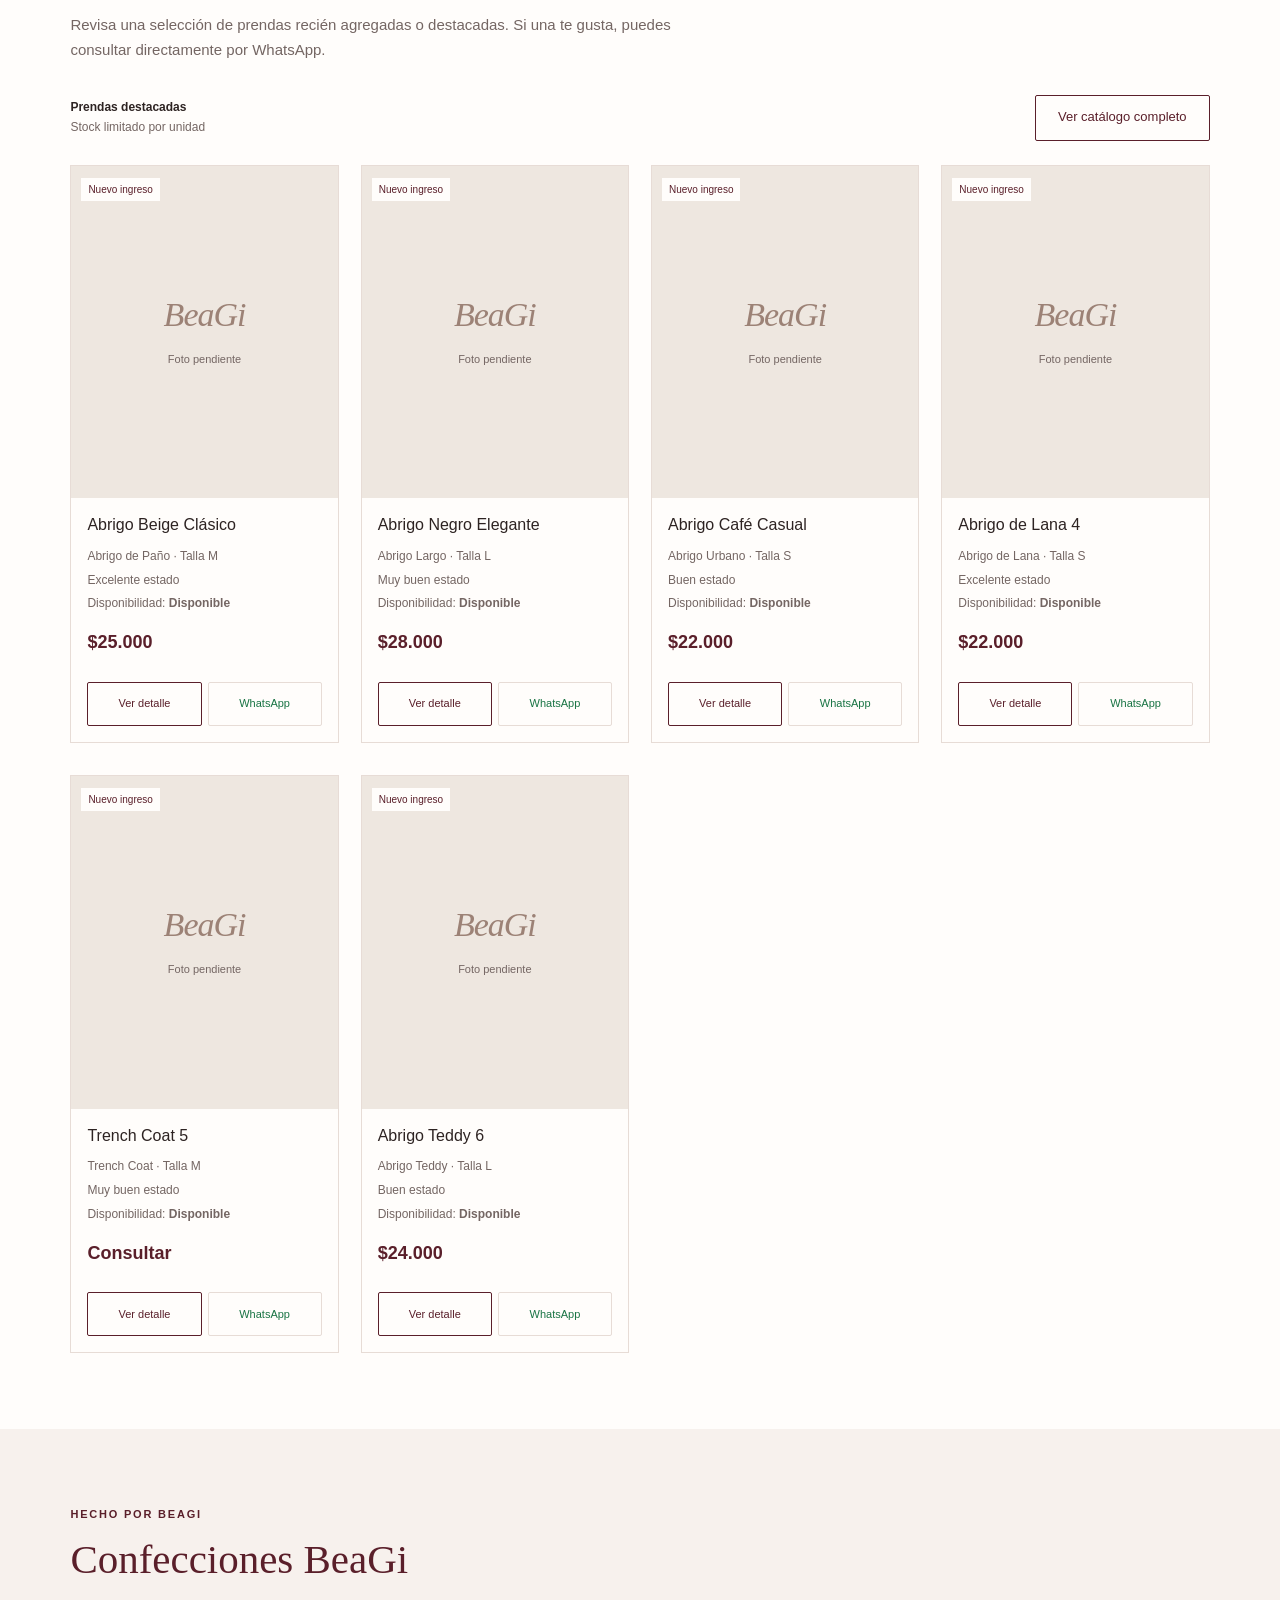
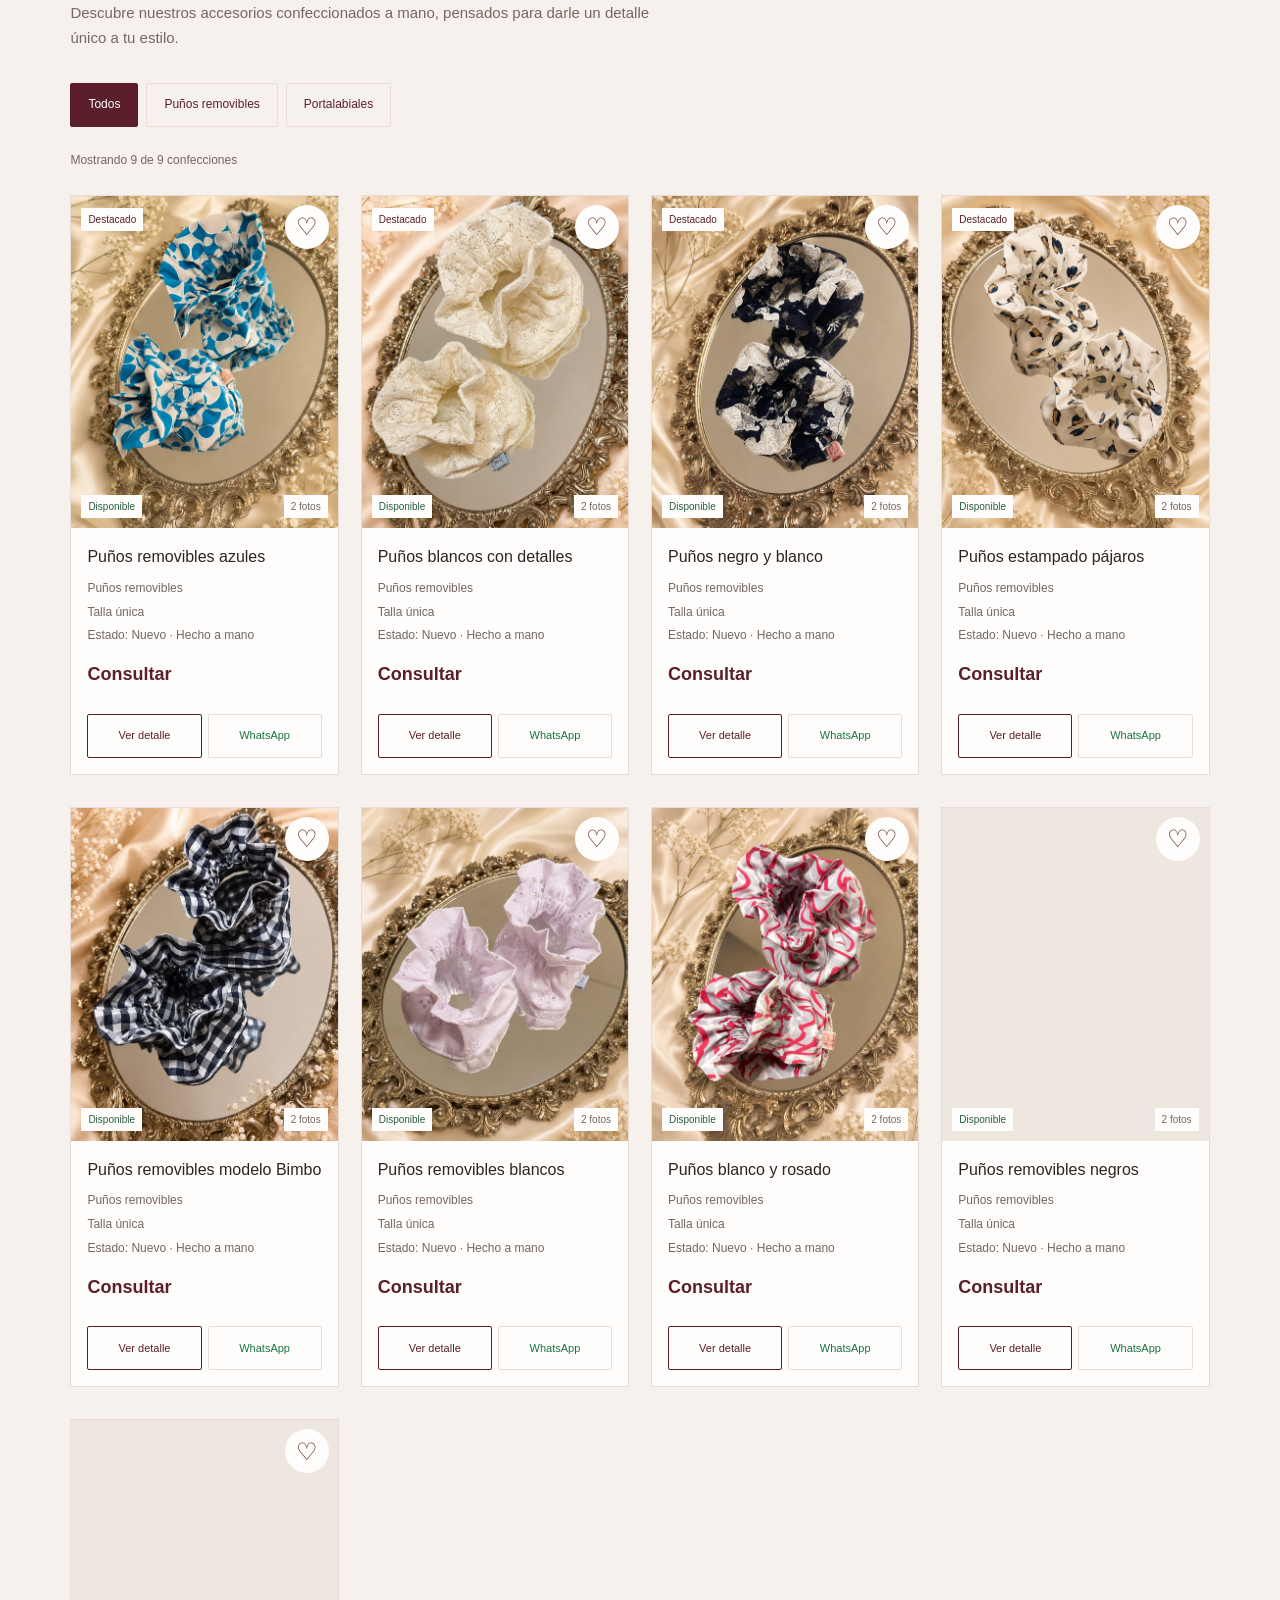
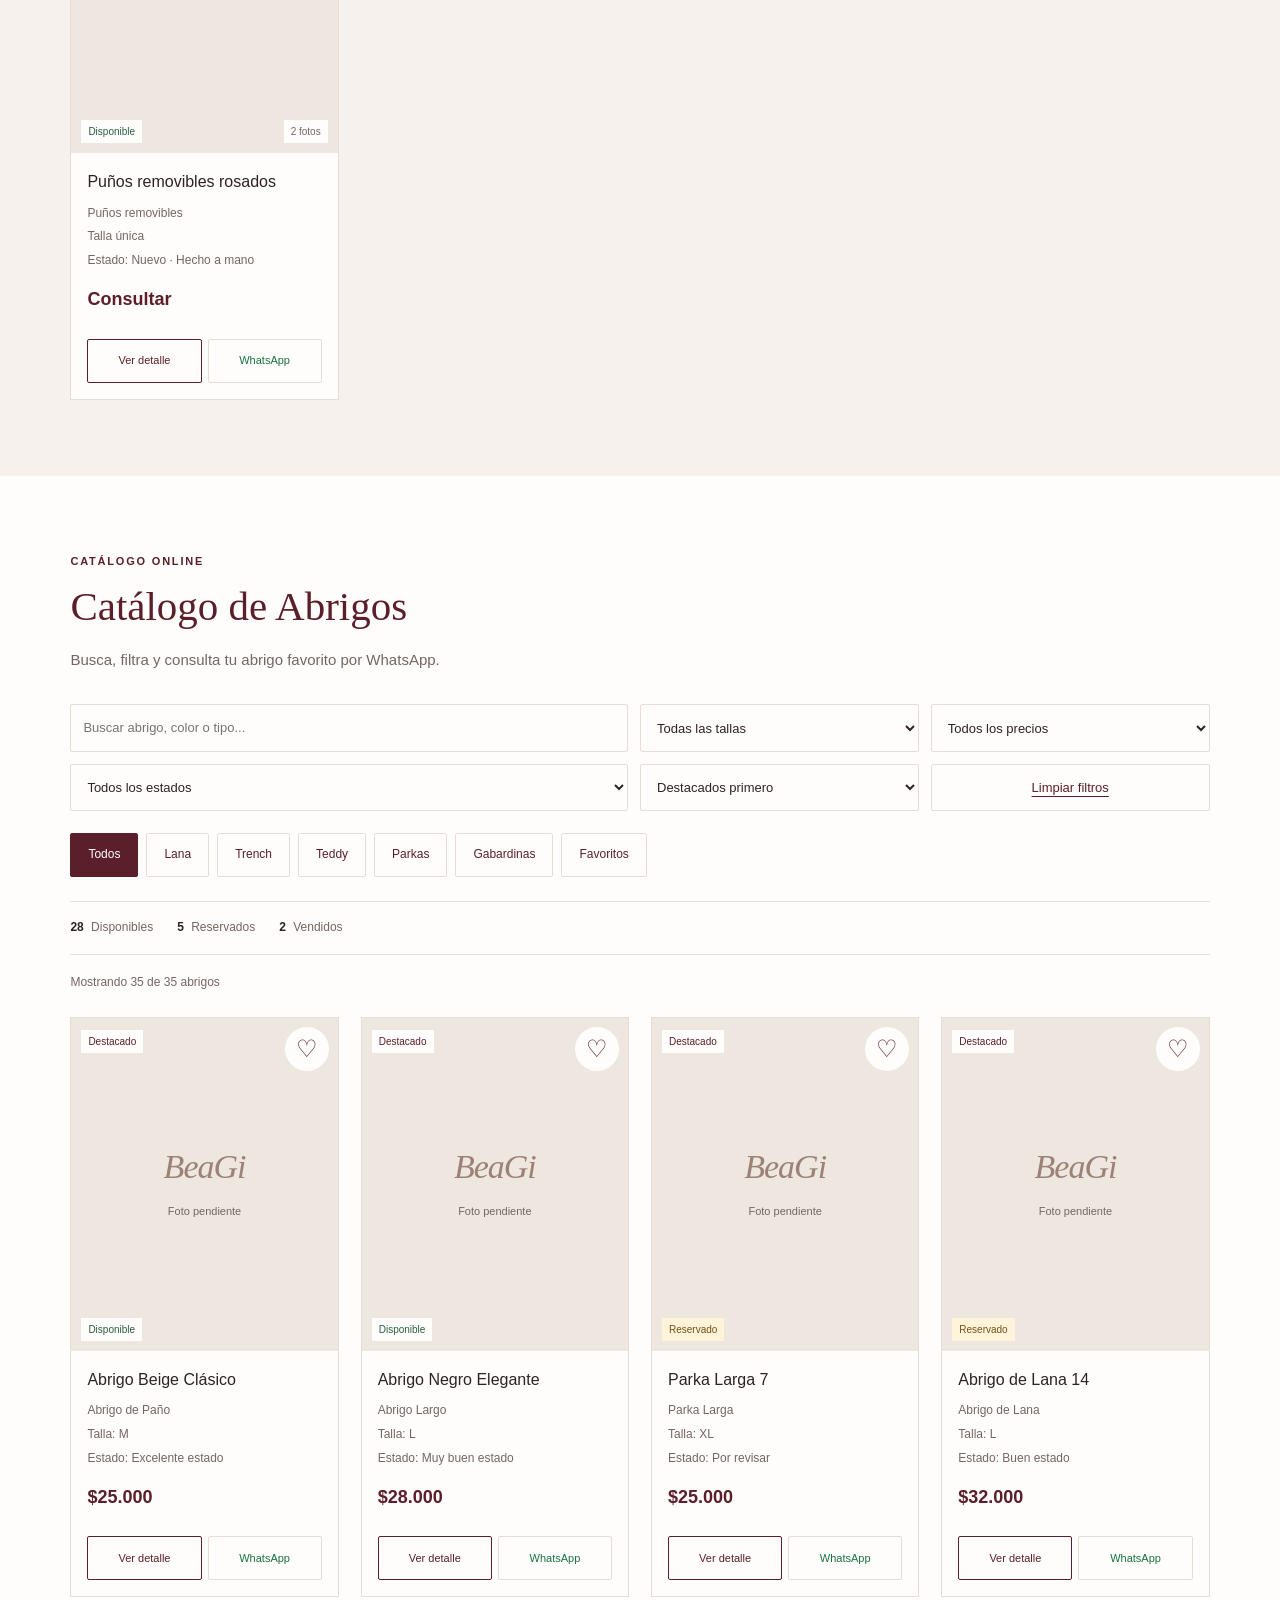
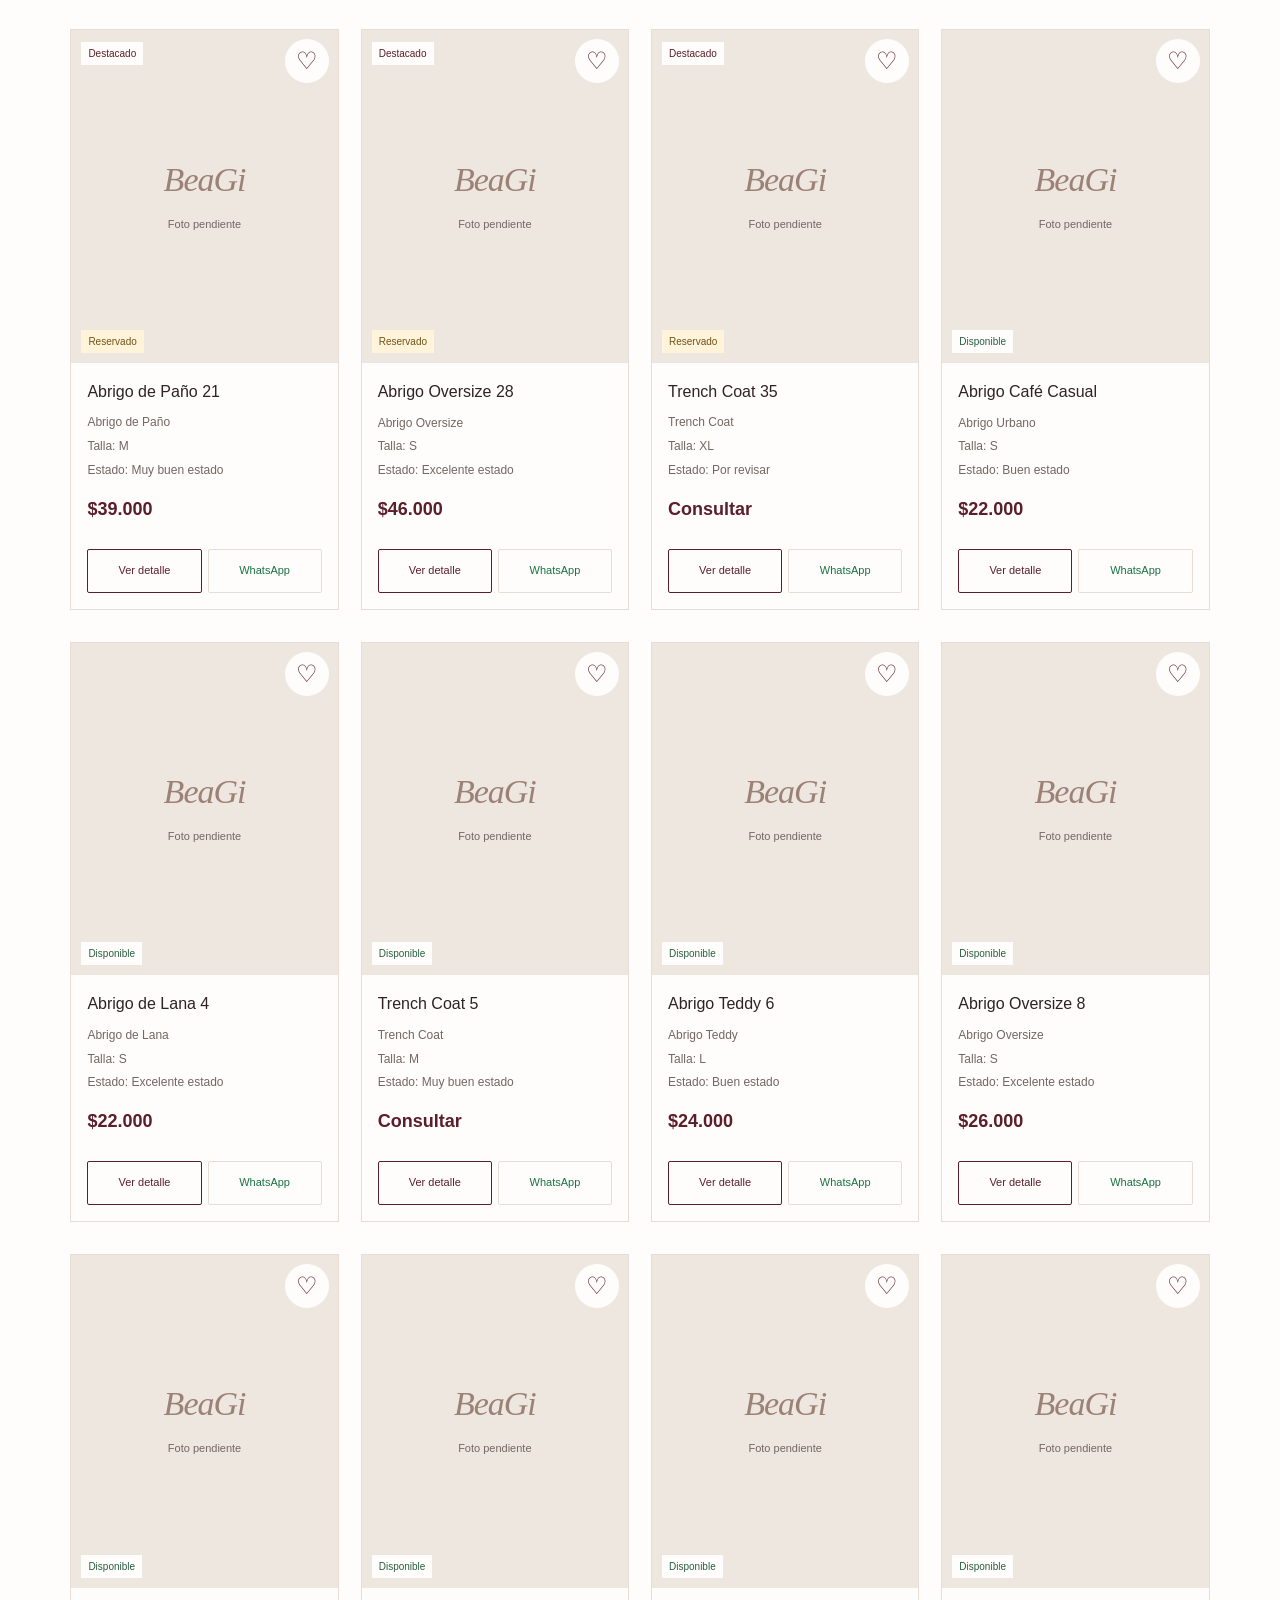
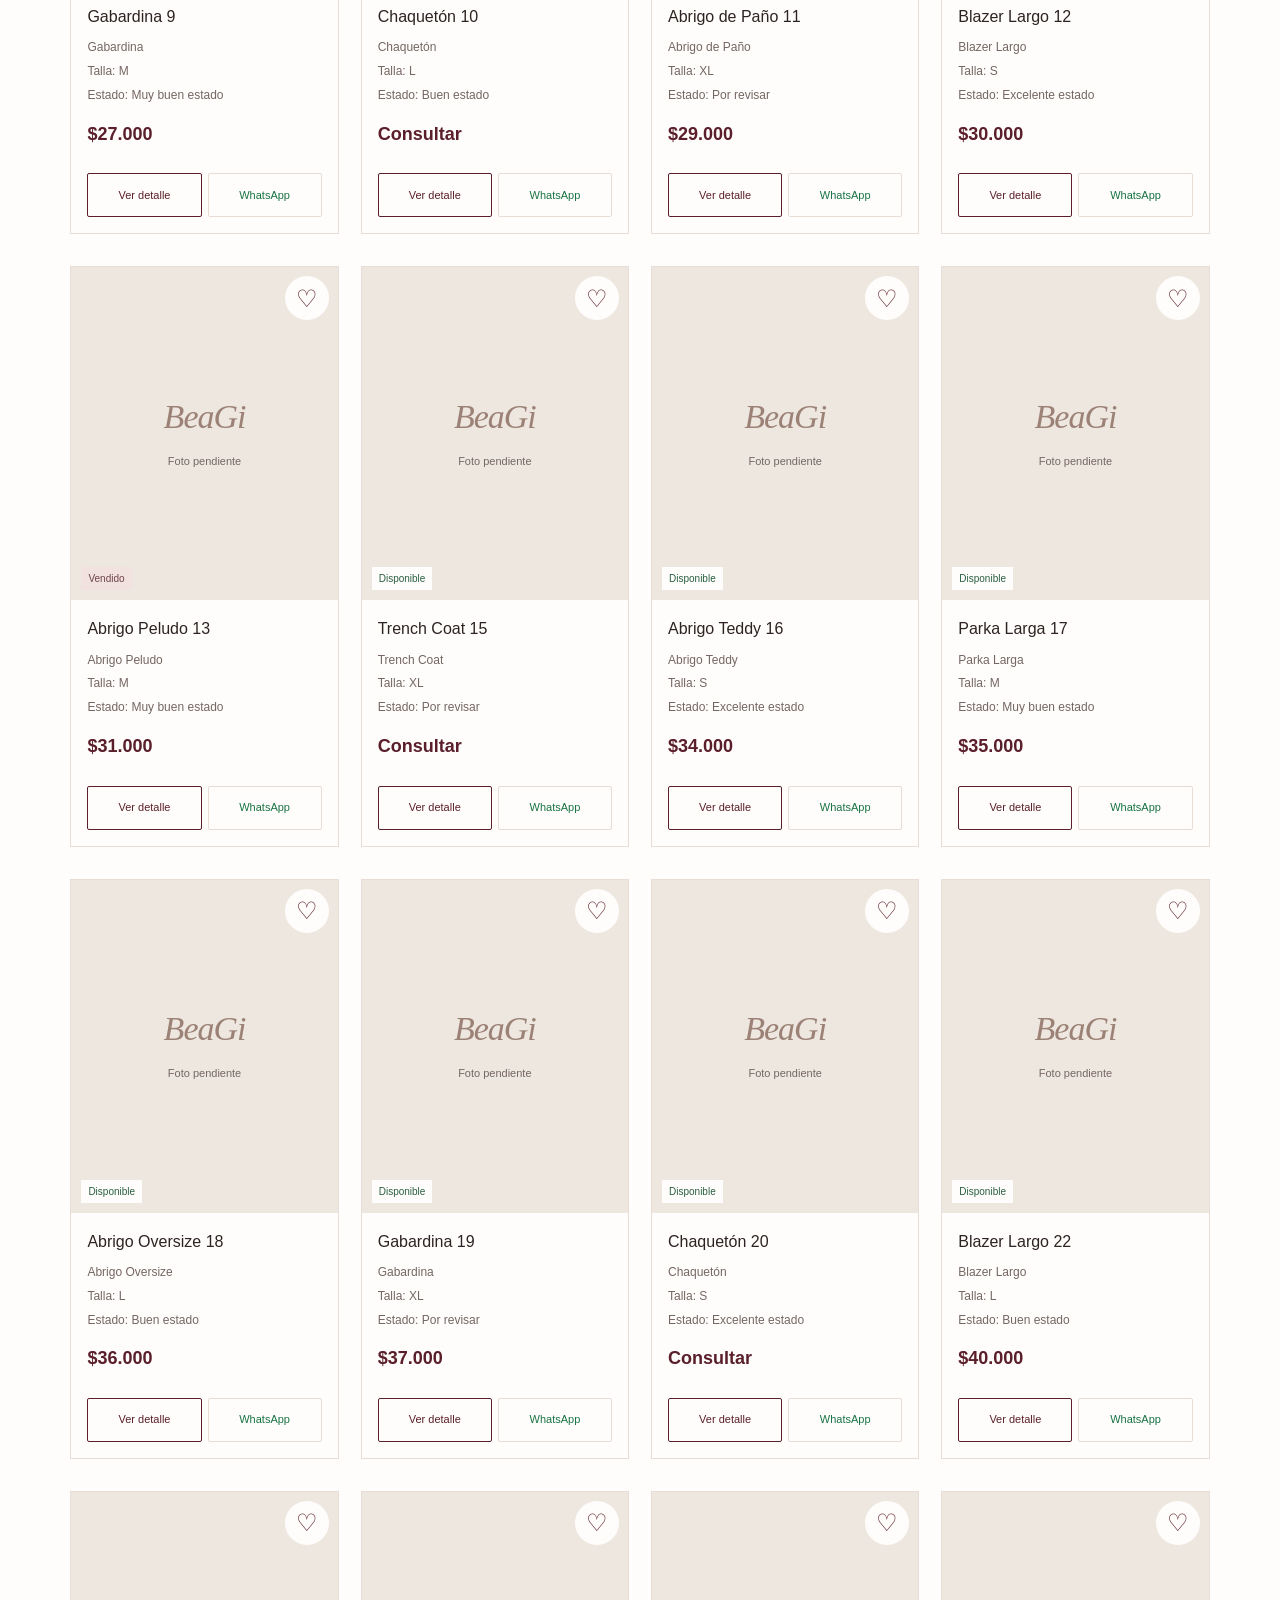
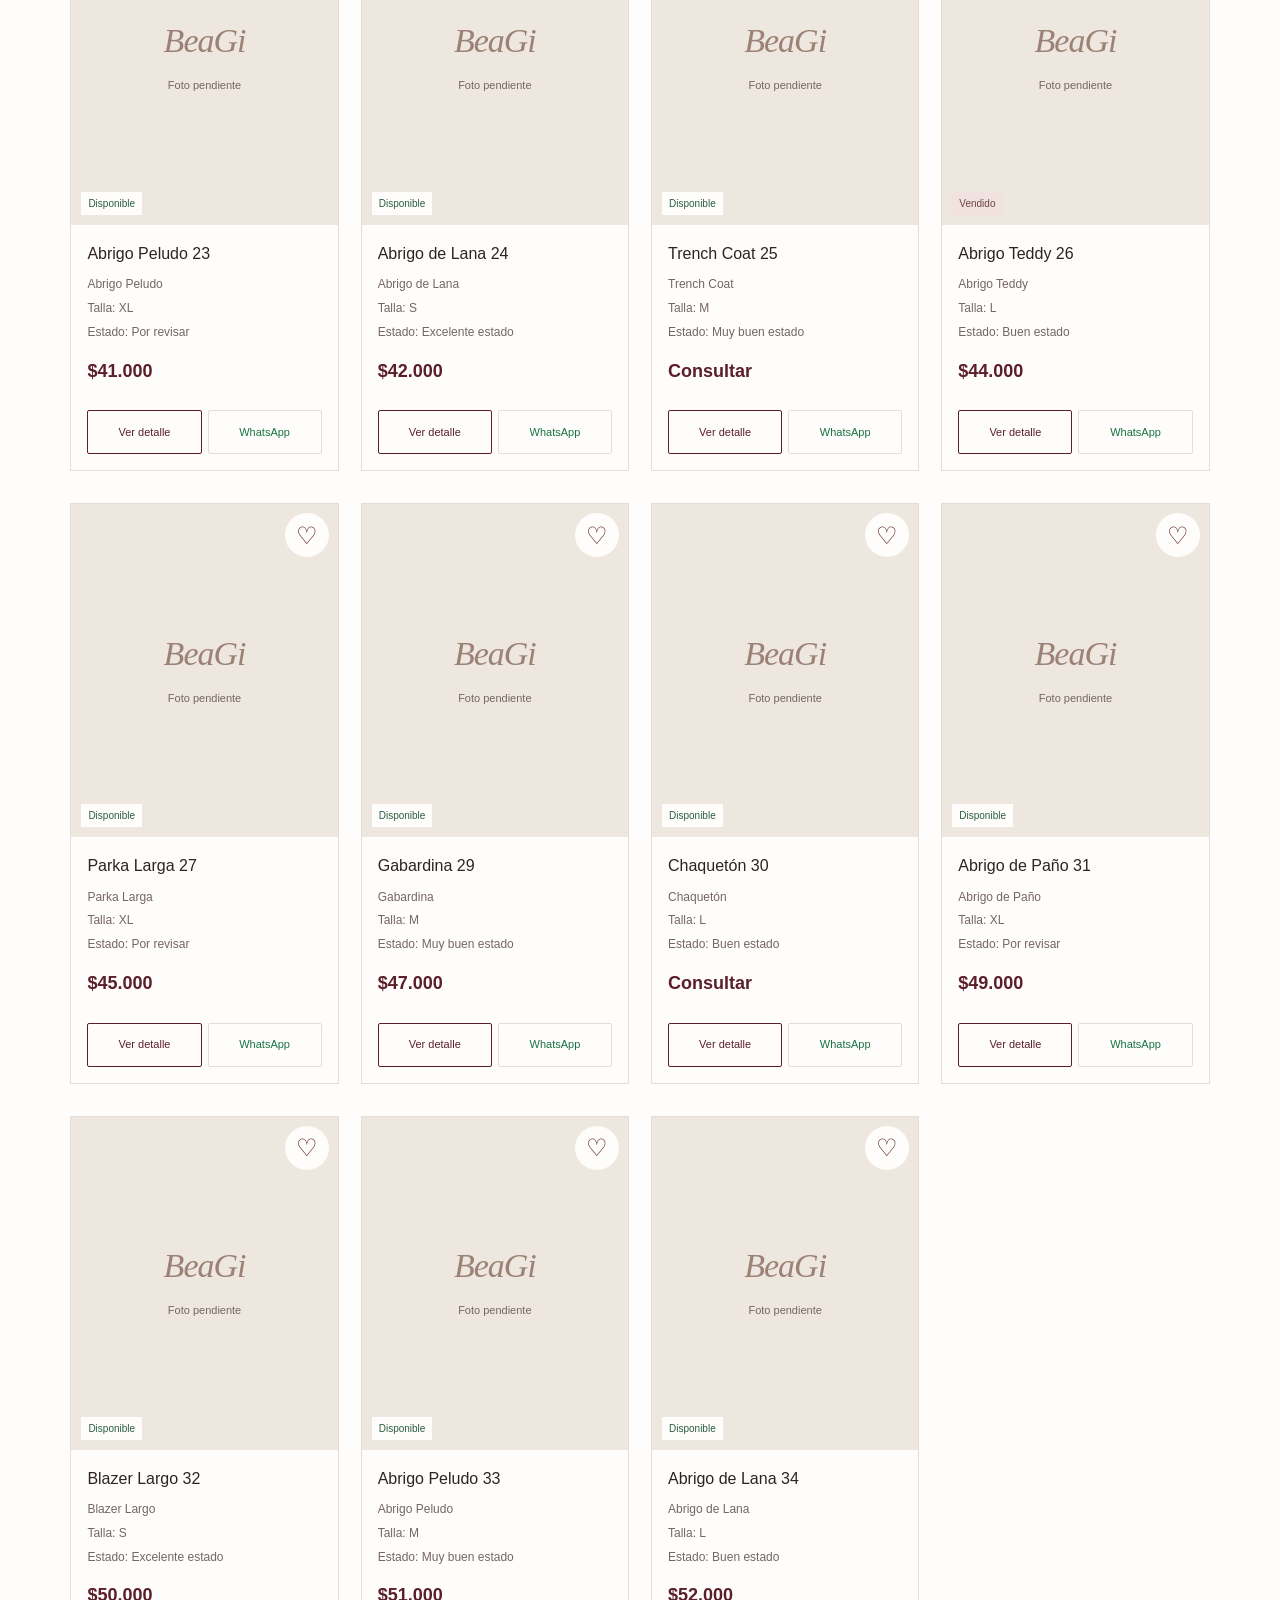
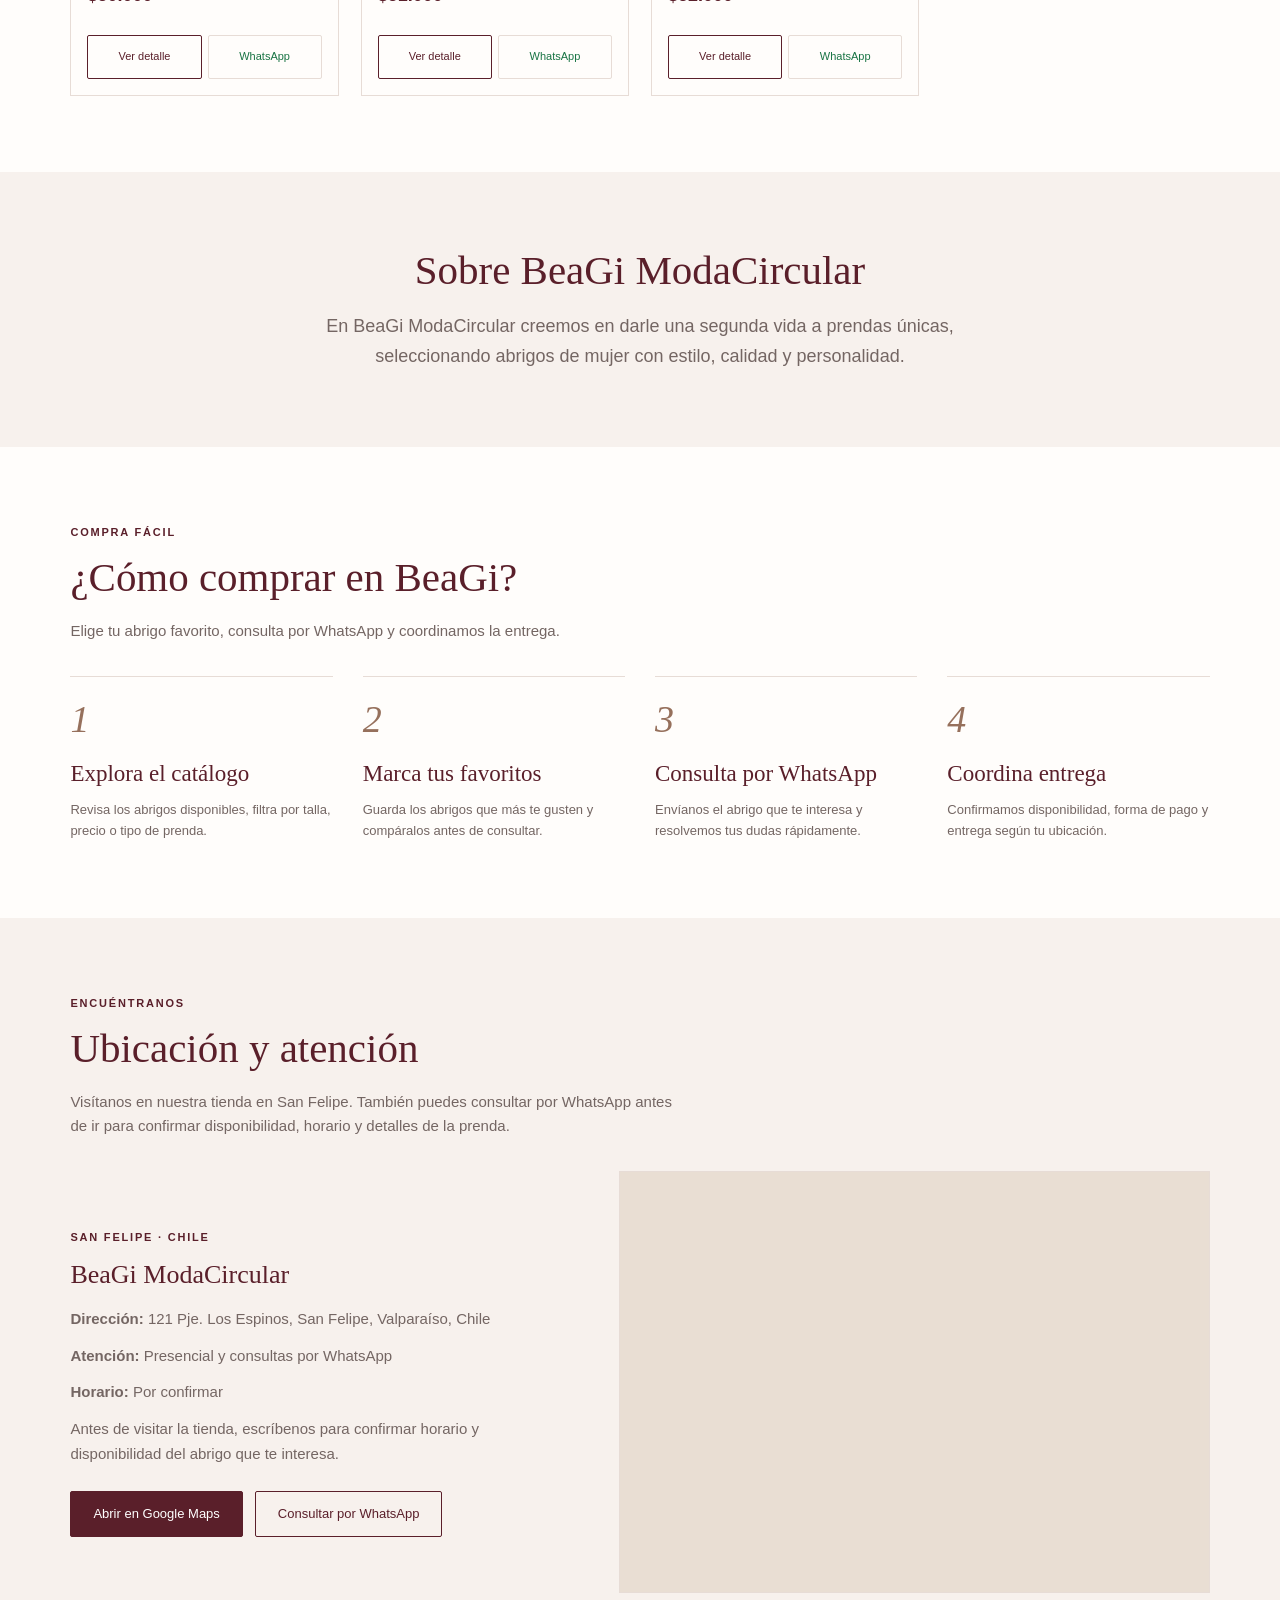
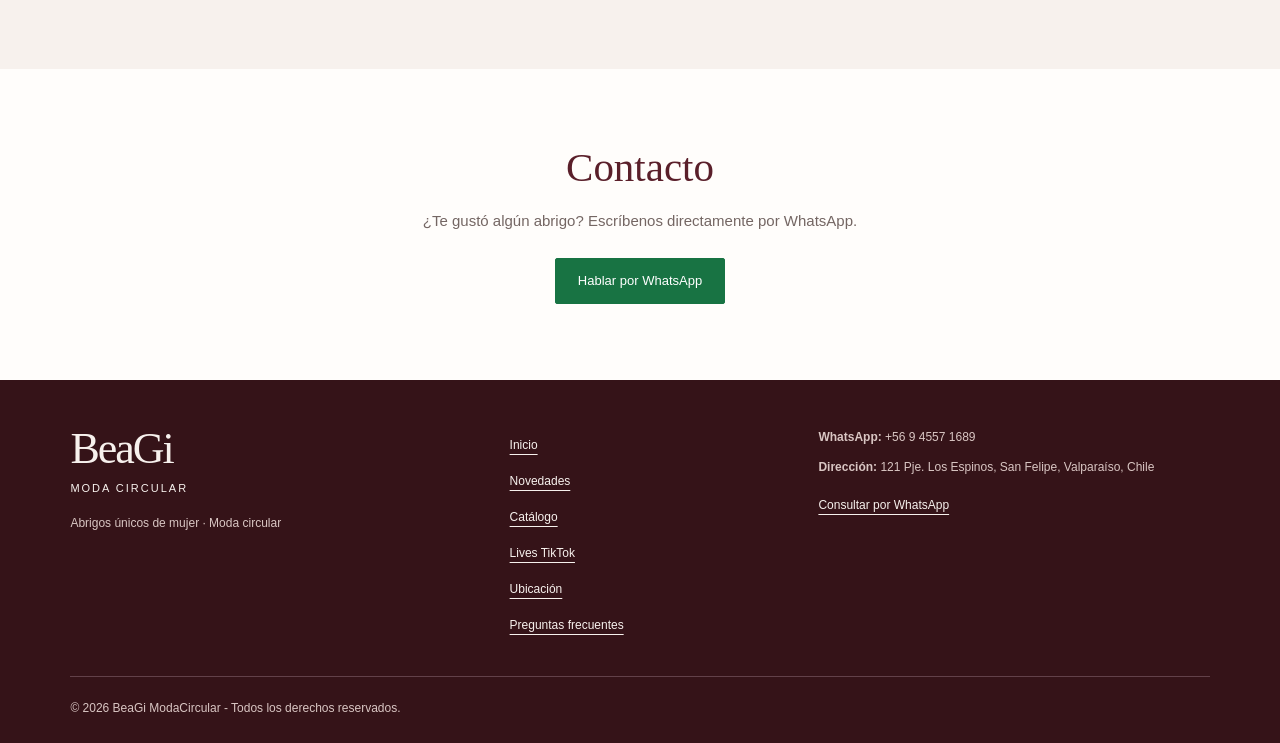
==== commit c93f7376: "Rediseña la interfaz pública de BeaGi con estilo editorial" ====
--- a/index.html
+++ b/index.html
@@ -6,7 +6,7 @@
     <meta name="description" content="Catálogo online de BeaGi ModaCircular: abrigos únicos de mujer, moda circular, favoritos, consultas por WhatsApp y ventas en vivo por TikTok.">
     <meta name="keywords" content="BeaGi ModaCircular, abrigos de mujer, moda circular, ropa circular, San Felipe, abrigos, tienda de ropa, WhatsApp">
     <meta name="author" content="BeaGi ModaCircular">
-    <meta name="theme-color" content="#5c1f3a">
+    <meta name="theme-color" content="#5a1f2a">
 
     <meta property="og:title" content="BeaGi ModaCircular | Abrigos únicos de mujer">
     <meta property="og:description" content="Explora abrigos de mujer seleccionados, marca favoritos y consulta por WhatsApp. Moda circular en San Felipe.">
@@ -21,116 +21,60 @@
     <meta name="twitter:image" content="https://mateocuetoc-hub.github.io/BeaGi-ModaCircular/img/preview-beagi.svg">
 
     <title>BeaGi ModaCircular | Abrigos de mujer y moda circular</title>
-    <link rel="stylesheet" href="css/style.css">
+    <link rel="stylesheet" href="css/style-v2.css">
 </head>
 <body>
 
+    <a class="skip-link" href="#contenido">Saltar al contenido</a>
     <header class="header">
-        <nav class="navbar">
-            <a href="#inicio" class="marca">
-                <div class="logo-circulo">BG</div>
-                <div>
-                    <h1>BeaGi ModaCircular</h1>
-                    <span>Abrigos únicos de mujer</span>
-                </div>
+        <nav class="navbar" aria-label="Navegación principal">
+            <a href="#inicio" class="marca" aria-label="BeaGi Moda Circular · Inicio">
+                <span class="marca-nombre">BeaGi</span>
+                <span class="marca-subtitulo">Moda Circular</span>
             </a>
-
-            <button class="menu-toggle" id="menu-toggle" aria-label="Abrir menú">
-                ☰
-            </button>
-
+            <button class="menu-toggle" id="menu-toggle" aria-label="Abrir menú" aria-controls="nav-links" aria-expanded="false">☰</button>
             <ul class="nav-links" id="nav-links">
-            <li><a href="#inicio">Inicio</a></li>
-
-            <li class="nav-dropdown">
-                <button class="nav-dropdown-toggle" type="button">
-                    Explorar <span>⌄</span>
-                </button>
-
-                <ul class="nav-dropdown-menu">
-                    <li><a href="#novedades">Novedades</a></li>
-                    <li><a href="#confecciones">Confecciones</a></li>
-                    <li><a href="#catalogo">Catálogo de abrigos</a></li>
-                    <li><a href="#lives-tiktok">Lives TikTok</a></li>
-                </ul>
-            </li>
-
-            <li class="nav-dropdown">
-                <button class="nav-dropdown-toggle" type="button">
-                    Información <span>⌄</span>
-                </button>
-
-                <ul class="nav-dropdown-menu">
-                    <li><a href="#nosotros">Nosotros</a></li>
-                    <li><a href="#como-comprar">Cómo comprar</a></li>
-
-                    <li class="solo-escritorio">
-                        <a href="#preguntas-frecuentes">
-                            Preguntas frecuentes
-                        </a>
-                    </li>
-
-                    <li><a href="#ubicacion">Ubicación</a></li>
-                </ul>
-            </li>
-
-            <li class="nav-mobile-favoritos-item">
-                <button class="nav-favoritos-mobile" id="nav-favoritos-mobile" type="button">
-                    ♡ Favoritos
-                </button>
-            </li>
-
-            <li><a href="#contacto" class="nav-cta">Contacto</a></li>
-        </ul>
+                <li><a href="#inicio">Inicio</a></li>
+                <li><a href="#catalogo">Abrigos</a></li>
+                <li><a href="#confecciones">Confecciones</a></li>
+                <li><a href="#nosotros">Nosotras</a></li>
+                <li><a href="#contacto">Contacto</a></li>
+                <li class="nav-mobile-favoritos-item"><button class="nav-favoritos-mobile" id="nav-favoritos-mobile" type="button">♡ Favoritos</button></li>
+            </ul>
         </nav>
     </header>
 
-    <section id="inicio" class="hero">
+    <main id="contenido" tabindex="-1">
+    <section id="inicio" class="hero" aria-labelledby="titulo-inicio">
         <div class="hero-texto">
-            <span class="hero-etiqueta">Moda circular · Abrigos seleccionados</span>
-
-            <h2>Encuentra tu abrigo ideal con estilo, calidad y segunda vida</h2>
-
-            <p>
-                En BeaGi ModaCircular seleccionamos abrigos de mujer únicos,
-                con estilo, personalidad y una propuesta más consciente.
-            </p>
-
+            <span class="hero-etiqueta">Moda circular & confección artesanal</span>
+            <h1 id="titulo-inicio">Ropa con<br><em>nuevas historias</em></h1>
+            <p>Moda circular para un mañana mejor.</p>
             <div class="hero-botones">
-                <a href="#catalogo" class="btn-principal">Ver catálogo</a>
-                <a href="https://wa.me/56945571689" target="_blank" rel="noopener noreferrer" class="btn-secundario">
-                    Consultar por WhatsApp
-                </a>
-            </div>
-
-            <div class="hero-datos">
-                <div>
-                    <strong>35+</strong>
-                    <span>Espacios de catálogo</span>
-                </div>
-
-                <div>
-                    <strong>100%</strong>
-                    <span>Moda circular</span>
-                </div>
-
-                <div>
-                    <strong>Online</strong>
-                    <span>Consulta rápida</span>
-                </div>
-            </div>
-        </div>
-
-        <div class="hero-card">
-            <div class="hero-logo-grande">BG</div>
-            <h3>BeaGi ModaCircular</h3>
-            <p>Abrigos de mujer seleccionados con cariño.</p>
-
-            <div class="info-negocio">
-                <p><strong>Ubicación:</strong> San Felipe, Chile</p>
-                <p><strong>Horario:</strong> Lunes a sábado</p>
-                <p><strong>Atención:</strong> WhatsApp e Instagram</p>
-            </div>
+                <a href="#catalogo" class="btn-principal">Ver abrigos <span aria-hidden="true">↗</span></a>
+                <a href="#confecciones" class="btn-secundario">Descubrir confecciones</a>
+            </div>
+            <div class="hero-nota"><span aria-hidden="true">↻</span> Una nueva forma de mirar lo que vestimos.</div>
+        </div>
+        <!-- Fotografía editorial reemplazable por una imagen real de la tienda o abrigos. -->
+        <figure class="hero-editorial">
+            <img class="hero-foto" src="assets/img/confecciones/punos/puno-blanco-bonito-mano.jpeg" alt="Detalle de un puño blanco de encaje BeaGi sobre una mano frente a un espejo" width="1122" height="1402" fetchpriority="high" decoding="async">
+            <figcaption><span>El valor de los detalles</span><span>Hecho por BeaGi ↗</span></figcaption>
+            <span class="editorial-sello">Hecho a mano.<br>Con otra mirada.</span>
+        </figure>
+    </section>
+
+    <section id="categorias" class="categorias" aria-labelledby="titulo-categorias">
+        <div class="seccion-header"><span class="etiqueta-seccion">Elige tu próxima historia</span><h2 id="titulo-categorias">Dos formas de encontrar tu estilo</h2></div>
+        <div class="categorias-grid">
+            <a class="categoria-card categoria-abrigos" href="#catalogo">
+                <div class="categoria-neutra" aria-hidden="true"><span>Una segunda vida.<br><em>Muchas historias.</em></span><small>BEAGI · MODA CIRCULAR</small></div>
+                <div class="categoria-info"><div><h3>Abrigos</h3><p>Prendas seleccionadas para volver a acompañarte.</p></div><span aria-hidden="true">↗</span></div>
+            </a>
+            <a class="categoria-card" href="#confecciones">
+                <img src="assets/img/confecciones/punos/puno-blanco-rosado.jpeg" alt="Puños artesanales en blanco y rosado confeccionados por BeaGi" loading="lazy" decoding="async" width="1122" height="1402">
+                <div class="categoria-info"><div><h3>Confecciones</h3><p>Pequeños detalles, hechos a mano y con cariño.</p></div><span aria-hidden="true">↗</span></div>
+            </a>
         </div>
     </section>
 
@@ -387,20 +331,26 @@
         </div>
 
         <div class="catalogo-controles">
-            <input type="text" id="buscador" placeholder="Buscar abrigo, color o tipo...">
-            <select id="filtro-talla">
+            <input aria-label="Buscar abrigos" type="search" id="buscador" placeholder="Buscar abrigo, color o tipo...">
+            <select id="filtro-talla" aria-label="Filtrar por talla">
                 <option value="todos">Todas las tallas</option>
                 <option value="S">Talla S</option>
                 <option value="M">Talla M</option>
                 <option value="L">Talla L</option>
                 <option value="XL">Talla XL</option>
             </select>
-            <select id="filtro-precio">
+            <select id="filtro-precio" aria-label="Filtrar por precio">
                 <option value="todos">Todos los precios</option>
                 <option value="menos-20000">Menos de $20.000</option>
                 <option value="20000-30000">$20.000 a $30.000</option>
                 <option value="mas-30000">Más de $30.000</option>
                 <option value="consultar">Consultar</option>
+            </select>
+            <select id="filtro-disponibilidad" aria-label="Filtrar por disponibilidad">
+                <option value="todos">Todos los estados</option><option value="disponible">Disponibles</option><option value="reservado">Reservados</option><option value="vendido">Vendidos</option>
+            </select>
+            <select id="ordenar-productos" aria-label="Ordenar productos">
+                <option value="destacados">Destacados primero</option><option value="menor-precio">Menor precio</option><option value="mayor-precio">Mayor precio</option><option value="nombre">Nombre: A–Z</option>
             </select>
             <button id="btn-limpiar">Limpiar filtros</button>
         </div>
@@ -417,7 +367,7 @@
 
     <div class="resumen-catalogo" id="resumen-catalogo"></div>
 
-<p id="contador-productos" class="contador-productos"></p>
+<p id="contador-productos" class="contador-productos" aria-live="polite"></p>
         <div class="productos" id="contenedor-productos"></div>
     </section>
 
@@ -527,7 +477,7 @@
 
     <div class="ubicacion-contenedor">
         <div class="ubicacion-info">
-            <div class="ubicacion-icono">📍</div>
+            <span class="etiqueta-seccion">San Felipe · Chile</span>
 
             <h3>BeaGi ModaCircular</h3>
 
@@ -569,7 +519,7 @@
         </div>
 
         <div class="mapa-card">
-            <iframe
+            <iframe title="Ubicación de BeaGi en San Felipe"
                 src="https://www.google.com/maps?q=121+Pje.+Los+Espinos%2C+San+Felipe%2C+Valpara%C3%ADso%2C+Chile&output=embed"
                 width="100%"
                 height="420"
@@ -593,12 +543,14 @@
     </section>
 
     
+    </main>
+
     <footer class="footer footer-mejorado">
         <div class="footer-contenido">
             <div class="footer-marca">
-                <div class="logo-circulo footer-logo">BG</div>
-                <div>
-                    <h3>BeaGi ModaCircular</h3>
+                <span class="marca-nombre">BeaGi</span>
+                <div>
+                    <h3>Moda Circular</h3>
                     <p>Abrigos únicos de mujer · Moda circular</p>
                 </div>
             </div>
@@ -609,6 +561,7 @@
                 <a href="#catalogo">Catálogo</a>
                 <a href="#lives-tiktok">Lives TikTok</a>
                 <a href="#ubicacion">Ubicación</a>
+                <a href="#preguntas-frecuentes">Preguntas frecuentes</a>
             </div>
 
             <div class="footer-contacto">
@@ -675,8 +628,9 @@
         </div>
     </div>
 
-    <a class="whatsapp-flotante" href="https://wa.me/56945571689" target="_blank" rel="noopener noreferrer">
-        WhatsApp
+    <a class="whatsapp-flotante" aria-label="Consultar por WhatsApp" href="https://wa.me/56945571689" target="_blank" rel="noopener noreferrer">
+        <svg class="whatsapp-icono" width="22" height="22" viewBox="0 0 24 24" fill="none" stroke="currentColor" stroke-width="1.6" aria-hidden="true"><path d="M20 11.5a8.5 8.5 0 0 1-12.6 7.4L3 20l1.2-4.2A8.5 8.5 0 1 1 20 11.5Z"/><path d="M8 7.5c-.8 1.3.3 3.7 2 5.4 1.7 1.7 4.1 2.8 5.4 2l.7-1.8-2.3-1.1-1 1c-1.5-.7-2.6-1.8-3.3-3.3l1-1-1.1-2.3Z"/></svg>
+        <span class="whatsapp-label">WhatsApp</span>
     </a>
 
 <button
@@ -690,7 +644,7 @@
 
 <div class="overlay-panel" id="overlay-panel"></div>
 
-<aside class="panel-favoritos" id="panel-favoritos">
+<aside class="panel-favoritos" id="panel-favoritos" role="dialog" aria-modal="true" aria-label="Mis favoritos">
     <div class="panel-favoritos-header">
         <div>
             <span>Selección BeaGi</span>
@@ -716,7 +670,7 @@
     </div>
 </aside>
 
-<div class="toast" id="toast"></div>
+<div class="toast" id="toast" role="status" aria-live="polite"></div>
 
 <button
     class="btn-subir"
@@ -727,6 +681,11 @@
     ↑
 </button>
 
+    <nav class="mobile-bottom-nav" aria-label="Accesos rápidos">
+        <a href="#catalogo"><span aria-hidden="true">▦</span>Abrigos</a>
+        <a href="#confecciones"><span aria-hidden="true">✂</span>Confecciones</a>
+        <button id="mobile-favoritos" type="button"><span aria-hidden="true">♡</span>Favoritos</button>
+    </nav>
     <script src="js/config.js"></script>
     <script src="js/productos.js"></script>
     <script src="js/confecciones.js"></script>
--- a/css/style-v2.css
+++ b/css/style-v2.css
@@ -0,0 +1,367 @@
+/* BeaGi · Interfaz pública v2. Independiente del CSS anterior. */
+:root {
+    --color-vino: #5a1f2a;
+    --color-vino-oscuro: #351318;
+    --color-rosa-polvo: #d8aaa3;
+    --color-crema: #f7f1ed;
+    --color-superficie: #fffdfb;
+    --color-arena: #d4b49d;
+    --color-texto: #2d2322;
+    --color-texto-suave: #746663;
+    --color-borde: #e7dcd6;
+    --color-whatsapp: #208b57;
+    --serif: 'Cormorant Garamond', 'Palatino Linotype', 'Book Antiqua', Palatino, Georgia, serif;
+    --sans: Inter, 'Segoe UI', Arial, sans-serif;
+    --gutter: clamp(24px, 5.5vw, 88px);
+}
+* { box-sizing: border-box; }
+body { margin: 0; background: var(--color-superficie); color: var(--color-texto); font: 15px/1.65 var(--sans); }
+html { scroll-behavior: smooth; scroll-padding-top: 100px; }
+h1, h2, h3, p, figure { margin: 0; }
+h1, h2, h3 { font-family: var(--serif); font-weight: 400; line-height: 1.12; color: var(--color-vino); }
+h2 { font-size: clamp(32px, 3.2vw, 46px); margin-bottom: 18px; }
+h3 { font-size: 26px; }
+p { color: var(--color-texto-suave); }
+a { color: inherit; text-underline-offset: 5px; }
+button, input, select { font: inherit; }
+button, a, input, select { -webkit-tap-highlight-color: transparent; }
+button { cursor: pointer; }
+button, select, input { border-radius: 2px; }
+button { color: var(--color-vino); background: var(--color-superficie); border: 1px solid var(--color-borde); }
+button, input, select { min-height: 44px; }
+a, button { touch-action: manipulation; }
+:focus-visible { outline: 2px solid var(--color-vino); outline-offset: 4px; }
+img { display: block; max-width: 100%; }
+[hidden] { display: none !important; }
+.skip-link { position: fixed; top: 8px; left: 12px; z-index: 6000; padding: 12px; background: white; transform: translateY(-150%); }
+.skip-link:focus { transform: none; }
+main > section { padding: 76px max(var(--gutter), calc((100% - 1264px) / 2)); }
+.seccion-header, .catalogo-header { margin-bottom: 32px; max-width: 700px; }
+.seccion-header p, .catalogo-header p { max-width: 610px; }
+.etiqueta-seccion, .hero-etiqueta, .modal-etiqueta { display: block; margin-bottom: 14px; color: var(--color-vino); font-size: 11px; font-weight: 600; letter-spacing: 1.8px; text-transform: uppercase; }
+.btn-principal, .btn-secundario, .btn-wsp, .btn-detalle, .btn-consultar-favoritos, .btn-dinamica-live {
+    min-height: 46px; display: inline-flex; align-items: center; justify-content: center; gap: 18px;
+    padding: 12px 22px; border: 1px solid var(--color-vino); border-radius: 2px;
+    text-decoration: none; font: 500 13px/1.4 var(--sans); text-align: center;
+    transition: background-color .16s, color .16s;
+}
+.btn-principal { background: var(--color-vino); color: white; }
+.btn-principal:hover { background: var(--color-vino-oscuro); }
+.btn-secundario, .btn-detalle, .btn-dinamica-live { color: var(--color-vino); background: transparent; }
+.btn-secundario:hover, .btn-detalle:hover, .btn-dinamica-live:hover { background: var(--color-crema); }
+.btn-wsp, .btn-consultar-favoritos { background: #187343; border-color: #187343; color: white; }
+.btn-wsp:hover, .btn-consultar-favoritos:hover { background: #125c35; }
+.deshabilitado { opacity: .5; pointer-events: none; }
+/* Marca y navegación */
+.header { position: sticky; top: 0; z-index: 100; background: var(--color-superficie); border-bottom: 1px solid var(--color-borde); }
+.navbar { height: 88px; max-width: 1440px; margin: auto; padding: 0 var(--gutter); display: flex; align-items: center; justify-content: space-between; gap: 24px; }
+.marca { text-decoration: none; display: flex; flex-direction: column; align-items: center; flex-shrink: 0; }
+.marca-nombre { font: 44px/.95 var(--serif); letter-spacing: -2px; color: var(--color-vino); }
+.marca-subtitulo { font-size: 9px; letter-spacing: 2.4px; text-transform: uppercase; margin-top: 8px; }
+.nav-links { display: flex; align-items: center; gap: clamp(16px, 2.5vw, 36px); padding: 0; margin: 0 155px 0 0; list-style: none; }
+.nav-links a { display: inline-flex; align-items: center; min-height: 44px; font-size: 13px; text-decoration: none; border-bottom: 1px solid transparent; }
+.nav-links a:hover, .nav-links .activo-link { color: var(--color-vino); border-bottom-color: var(--color-vino); }
+.menu-toggle, .nav-mobile-favoritos-item, .mobile-section-switcher, .mobile-bottom-nav { display: none; }
+.btn-favoritos-panel { position: fixed; top: 22px; right: var(--gutter); z-index: 110; padding: 8px 12px; background: transparent; font-size: 12px; }
+#favoritos-contador { display: inline-grid; place-items: center; min-width: 20px; margin-left: 4px; color: var(--color-vino); }
+/* Portada y accesos editoriales */
+main > .hero { display: grid; grid-template-columns: 1.05fr 1fr; align-items: center; gap: 7%; padding-top: 48px; padding-bottom: 48px; background: var(--color-crema); }
+.hero h1 { font-size: clamp(46px, 5.4vw, 78px); letter-spacing: -2.5px; line-height: 1.05; margin: 22px 0; }
+.hero h1 em { font-weight: 400; }
+.hero-texto > p { font-size: 17px; }
+.hero-botones { display: flex; flex-wrap: wrap; gap: 12px; margin-top: 30px; }
+.hero-nota { margin-top: 42px; font-size: 11px; color: var(--color-texto-suave); }
+.hero-nota > span { font-size: 22px; margin-right: 9px; vertical-align: middle; }
+.hero-editorial { position: relative; padding: 0 0 0 20px; }
+.hero-foto { width: 100%; height: clamp(390px, 35vw, 510px); object-fit: cover; object-position: center 45%; }
+.hero-editorial figcaption { display: flex; justify-content: space-between; gap: 12px; margin-top: 12px; font-size: 10px; letter-spacing: .8px; text-transform: uppercase; }
+.editorial-sello { position: absolute; left: -25px; bottom: 64px; background: var(--color-superficie); padding: 19px 25px; color: var(--color-vino); font: italic 22px/1.2 var(--serif); border: 1px solid var(--color-borde); }
+.categorias-grid { display: grid; grid-template-columns: 1fr 1fr; gap: 28px; }
+.categoria-card { min-width: 0; text-decoration: none; }
+.categoria-card > img, .categoria-neutra { width: 100%; height: 310px; object-fit: cover; object-position: 50% 47%; }
+.categoria-neutra { background: #e9ded3; display: flex; flex-direction: column; justify-content: center; align-items: center; position: relative; padding: 30px; text-align: center; color: var(--color-vino); }
+.categoria-neutra::before { content: ''; position: absolute; inset: 18px; border: 1px solid #c5ab95; }
+.categoria-neutra > span { font: 38px/1.2 var(--serif); }
+.categoria-neutra small { margin-top: 24px; font-size: 9px; letter-spacing: 2px; }
+.categoria-info { display: flex; justify-content: space-between; gap: 20px; padding: 20px 0; border-bottom: 1px solid var(--color-borde); }
+.categoria-info h3 { font-size: 30px; margin-bottom: 6px; }
+.categoria-info p { font-size: 13px; }
+.categoria-info > span { font-size: 26px; color: var(--color-vino); }
+main > .barra-info { padding-top: 24px; padding-bottom: 24px; border-block: 1px solid var(--color-borde); display: grid; grid-template-columns: repeat(3, 1fr); gap: 20px; }
+.barra-info > div { text-align: center; }
+.barra-info > div + div { border-left: 1px solid var(--color-borde); }
+.barra-info strong { display: block; font: 22px/1.4 var(--serif); color: var(--color-vino); }
+.barra-info span { font-size: 12px; color: var(--color-texto-suave); }
+/* Catálogo, confecciones y novedades */
+.confecciones { background: var(--color-crema); }
+.catalogo-controles { display: grid; grid-template-columns: 2fr repeat(2, 1fr); gap: 12px; margin: 28px 0 22px; }
+.catalogo-controles input, .catalogo-controles select, #btn-limpiar { min-width: 0; width: 100%; padding: 12px; color: var(--color-texto); background: var(--color-superficie); border: 1px solid var(--color-borde); font-size: 13px; }
+#btn-limpiar { color: var(--color-vino); text-decoration: underline; text-underline-offset: 4px; }
+.chips-categorias { display: flex; flex-wrap: wrap; gap: 8px; margin-bottom: 24px; }
+.chip { padding: 9px 17px; background: transparent; font-size: 12px; }
+.chip:hover { border-color: var(--color-vino); }
+.chip.activo { color: white; background: var(--color-vino); border-color: var(--color-vino); }
+.resumen-catalogo { display: flex; gap: 24px; font-size: 12px; padding-block: 16px; border-block: 1px solid var(--color-borde); }
+.resumen-catalogo strong { font-weight: 600; margin-right: 4px; }
+.resumen-catalogo span { color: var(--color-texto-suave); }
+.contador-productos { margin: 18px 0 24px; font-size: 12px; }
+.productos, .novedades-grid { display: grid; grid-template-columns: repeat(4, minmax(0, 1fr)); gap: 32px 22px; }
+.producto, .novedad-card { min-width: 0; border: 1px solid var(--color-borde); background: var(--color-superficie); display: flex; flex-direction: column; }
+.producto-imagen, .novedad-imagen { position: relative; aspect-ratio: 4 / 5; background: #eee7e0; overflow: hidden; }
+.producto-imagen > img, .novedad-imagen > img { width: 100%; height: 100%; object-fit: cover; }
+.imagen-placeholder { height: 100%; min-height: 160px; display: flex; flex-direction: column; align-items: center; justify-content: center; gap: 16px; color: var(--color-texto-suave); background: #eee7e0; font-size: 11px; }
+.imagen-placeholder::before { content: 'BeaGi'; font: italic 34px var(--serif); letter-spacing: -1px; color: #9c8276; }
+.producto > h3 { margin: 18px 16px 8px; font: 500 16px/1.4 var(--sans); color: var(--color-texto); }
+.producto > p { margin: 2px 16px; font-size: 12px; }
+.producto > .precio { font-size: 18px; color: var(--color-vino); font-weight: 600; margin: 12px 16px; }
+.producto-actions, .novedad-actions { display: grid; grid-template-columns: 1fr 1fr; gap: 6px; margin: auto 16px 16px; padding-top: 12px; }
+.producto-actions > *, .novedad-actions > * { padding: 9px 4px; font-size: 11px; min-height: 44px; }
+.producto-actions .btn-wsp, .novedad-actions .btn-wsp { background: transparent; color: #187343; border-color: var(--color-borde); }
+.producto-actions .btn-wsp:hover, .novedad-actions .btn-wsp:hover { background: #edf3ee; }
+.btn-favorito { position: absolute; right: 9px; top: 9px; width: 44px; height: 44px; font-size: 24px; border: 0; background: var(--color-superficie); border-radius: 50%; }
+.btn-favorito.activo { color: white; background: var(--color-vino); }
+.badge-disponibilidad, .badge-destacado, .badge-fotos, .badge-nuevo { position: absolute; left: 10px; font-size: 10px; line-height: 1.3; padding: 5px 7px; background: var(--color-superficie); }
+.badge-destacado, .badge-nuevo { top: 12px; color: var(--color-vino); }
+.badge-disponibilidad { bottom: 10px; }
+.badge-disponibilidad.disponible { color: #285e40; }
+.badge-disponibilidad.reservado { color: #705319; background: #fff3d9; }
+.badge-disponibilidad.vendido { color: #6e4545; background: #f1e1df; }
+.badge-fotos { bottom: 10px; left: auto; right: 10px; color: var(--color-texto-suave); }
+.novedades-top { display: flex; justify-content: space-between; align-items: center; gap: 20px; margin-bottom: 24px; }
+.novedades-top strong, .novedades-top span { display: block; font-size: 12px; }
+.novedades-top span { color: var(--color-texto-suave); }
+.novedad-info { padding: 16px; display: flex; flex-direction: column; flex: 1; }
+.novedad-info h3 { font: 500 16px/1.4 var(--sans); color: var(--color-texto); margin-bottom: 8px; }
+.novedad-info p { font-size: 12px; margin: 2px 0; }
+.novedad-precio { font-size: 18px; font-weight: 600; color: var(--color-vino); margin-block: 12px; }
+.novedad-actions { margin: auto 0 0; }
+.sin-resultados { grid-column: 1 / -1; padding: 48px 24px; text-align: center; border: 1px solid var(--color-borde); }
+.sin-resultados h3 { margin-bottom: 12px; }
+/* Información y comunidad */
+.nosotros { text-align: center; background: var(--color-crema); }
+.nosotros p { max-width: 690px; margin: auto; font-size: 18px; }
+.pasos-compra { display: grid; grid-template-columns: repeat(4, 1fr); gap: 30px; }
+.paso-card { border-top: 1px solid var(--color-borde); padding-top: 20px; }
+.paso-numero { display: block; font: italic 38px var(--serif); color: #96705c; margin-bottom: 20px; }
+.paso-card h3 { font-size: 23px; margin-bottom: 12px; }
+.paso-card p { font-size: 13px; }
+.faq { min-height: 65vh; background: var(--color-crema); }
+.faq-contenedor { max-width: 850px; }
+.faq-item { border-bottom: 1px solid var(--color-borde); }
+.faq-pregunta { width: 100%; border: 0; padding: 24px 0; display: flex; gap: 20px; justify-content: space-between; text-align: left; background: transparent; font-size: 16px; }
+.faq-pregunta span { font-size: 24px; }
+.faq-item.activo .faq-pregunta span { transform: rotate(45deg); }
+.faq-respuesta { display: none; padding: 0 30px 24px 0; }
+.faq-item.activo .faq-respuesta { display: block; }
+.ubicacion { background: var(--color-crema); }
+.ubicacion-contenedor { display: grid; grid-template-columns: 1fr 1.2fr; align-items: center; gap: 56px; }
+.ubicacion-info h3 { margin-bottom: 18px; }
+.ubicacion-info p { margin-bottom: 12px; }
+.ubicacion-botones, .live-botones { display: flex; flex-wrap: wrap; gap: 12px; margin-top: 24px; }
+.mapa-card { min-width: 0; border: 1px solid var(--color-borde); background: #e9ded3; }
+.mapa-card iframe { display: block; width: 100%; }
+.contacto { text-align: center; }
+.contacto .grande { margin-top: 24px; }
+.live-contenedor { display: grid; grid-template-columns: 1.2fr 1fr; gap: 60px; align-items: center; }
+.live-info > p { margin: 20px 0; }
+.live-estado { display: flex; align-items: center; gap: 10px; color: var(--color-vino); font-size: 13px; }
+.punto-live { width: 7px; height: 7px; border-radius: 50%; background: var(--color-vino); }
+.live-detalles { display: flex; gap: 30px; margin-top: 24px; }
+.live-detalles span, .live-detalles strong { display: block; font-size: 13px; }
+.live-detalles span { color: var(--color-texto-suave); }
+.live-card { background: var(--color-crema); padding: 32px; border: 1px solid var(--color-borde); }
+.live-card-header { display: flex; justify-content: space-between; gap: 16px; font-size: 11px; margin-bottom: 32px; }
+.live-card-header > span { letter-spacing: 2px; color: var(--color-vino); }
+.contador-live { display: grid; grid-template-columns: repeat(4, 1fr); gap: 12px; margin-block: 24px; }
+.contador-live > div { border-bottom: 1px solid var(--color-arena); padding-bottom: 12px; text-align: center; }
+.contador-live strong { display: block; font: 38px var(--serif); color: var(--color-vino); }
+.contador-live span { font-size: 11px; }
+.live-card-nota { font-size: 12px; margin-bottom: 24px; }
+.dinamica-live { display: none; font-size: 13px; }
+.dinamica-live.activo { display: block; }
+.dinamica-live ul { padding-left: 20px; }
+.perfil-tiktok-escritorio { display: grid; grid-template-columns: 1fr 1.2fr; gap: 48px; margin-top: 60px; padding-top: 40px; border-top: 1px solid var(--color-borde); align-items: center; }
+.perfil-tiktok-texto h3 { overflow-wrap: anywhere; margin-bottom: 16px; }
+.perfil-tiktok-texto p { margin-bottom: 24px; }
+.perfil-tiktok-embed { min-width: 0; overflow: hidden; }
+.footer { background: var(--color-vino-oscuro); padding: 48px var(--gutter) 24px; color: var(--color-crema); }
+.footer-contenido { display: grid; grid-template-columns: 1.2fr .8fr 1.2fr; gap: 48px; max-width: 1264px; margin: auto; }
+.footer-marca .marca-nombre { display: block; color: var(--color-crema); margin-bottom: 12px; }
+.footer-marca h3 { color: var(--color-crema); font: 11px var(--sans); letter-spacing: 2px; text-transform: uppercase; margin-bottom: 20px; }
+.footer p { color: #d9c6c3; font-size: 12px; }
+.footer-links { display: flex; flex-direction: column; align-items: flex-start; }
+.footer a { min-height: 36px; display: inline-flex; align-items: center; font-size: 12px; }
+.footer-contacto p { margin-bottom: 10px; }
+.footer-copy { border-top: 1px solid #624149; padding-top: 22px; margin: 32px auto 0; max-width: 1264px; }
+/* Ficha de producto y galería */
+body.modal-abierto, body.panel-abierto { overflow: hidden; }
+.modal { display: none; position: fixed; inset: 0; z-index: 500; background: #2d232299; padding: 28px; align-items: center; justify-content: center; }
+.modal.activo { display: flex; }
+.modal-card { position: relative; display: grid; grid-template-columns: 1fr 1fr; width: min(960px, 100%); max-height: calc(100dvh - 56px); overflow-y: auto; overscroll-behavior: contain; background: var(--color-superficie); }
+#modal-imagen { min-width: 0; padding: 24px; background: var(--color-crema); }
+.galeria-principal img { width: 100%; height: min(56vh, 500px); object-fit: contain; }
+.galeria-miniaturas { display: flex; gap: 10px; overflow-x: auto; padding: 12px 2px 4px; }
+.miniatura-modal { flex: 0 0 64px; width: 64px; height: 72px; padding: 3px; }
+.miniatura-modal.activa { border: 2px solid var(--color-vino); }
+.miniatura-modal img { width: 100%; height: 100%; object-fit: cover; }
+.modal-placeholder { height: 440px; }
+.modal-info { padding: 64px 32px 32px; min-width: 0; }
+.modal-info h2 { font-size: 36px; }
+.modal-info p { margin-bottom: 16px; }
+.modal-info .precio-modal { font-size: 24px; color: var(--color-vino); margin-top: 24px; }
+.modal-info .btn-wsp { width: 100%; }
+.cerrar-modal { position: absolute; right: 12px; top: 12px; width: 44px; height: 44px; font-size: 28px; z-index: 2; }
+.modal-mobile-bar { display: none; }
+/* Favoritos, avisos y accesos persistentes */
+.overlay-panel { display: none; position: fixed; inset: 0; background: #2d232299; z-index: 400; }
+.overlay-panel.activo { display: block; }
+.panel-favoritos { display: none; position: fixed; right: 0; top: 0; z-index: 450; width: min(440px, 100%); height: 100dvh; background: var(--color-superficie); flex-direction: column; }
+.panel-favoritos.activo { display: flex; }
+.panel-favoritos-header { display: flex; justify-content: space-between; align-items: center; gap: 12px; padding: 24px; border-bottom: 1px solid var(--color-borde); }
+.panel-favoritos-header span { font-size: 11px; color: var(--color-texto-suave); }
+.panel-favoritos-header h2 { margin: 8px 0 0; font-size: 32px; }
+#cerrar-panel-favoritos, .quitar-favorito-panel { min-width: 44px; font-size: 25px; }
+.panel-favoritos-body { flex: 1; min-height: 0; overflow-y: auto; overscroll-behavior: contain; padding: 20px; }
+.item-favorito { display: grid; grid-template-columns: 64px 1fr 44px; align-items: center; gap: 12px; padding: 16px 0; border-bottom: 1px solid var(--color-borde); }
+.item-favorito-img { height: 80px; background: var(--color-crema); display: grid; place-items: center; text-align: center; color: var(--color-texto-suave); font-size: 10px; }
+.item-favorito-img img { width: 100%; height: 80px; object-fit: cover; }
+.item-favorito-info { min-width: 0; }
+.item-favorito-info h3 { font: 500 14px/1.4 var(--sans); margin-bottom: 6px; }
+.item-favorito-info p { font-size: 11px; }
+.panel-favoritos-footer { padding: 20px 20px calc(20px + env(safe-area-inset-bottom)); border-top: 1px solid var(--color-borde); }
+.btn-consultar-favoritos { width: 100%; }
+.panel-vacio { padding: 40px 8px; }
+.panel-vacio h3 { margin-bottom: 16px; }
+.toast { position: fixed; left: 50%; bottom: 30px; transform: translateX(-50%); z-index: 600; padding: 12px 20px; width: max-content; max-width: calc(100% - 40px); background: var(--color-vino-oscuro); color: white; font-size: 13px; pointer-events: none; visibility: hidden; }
+.toast.activo { visibility: visible; }
+.whatsapp-flotante { position: fixed; bottom: 22px; right: 24px; z-index: 120; padding: 12px 18px; min-height: 44px; color: white; background: #187343; text-decoration: none; font-size: 12px; border-radius: 2px; }
+.whatsapp-icono { display: none; }
+.btn-subir { position: fixed; right: 24px; bottom: 82px; width: 44px; z-index: 120; visibility: hidden; font-size: 22px; }
+.btn-subir.visible { visibility: visible; }
+/* El estado de las vistas pertenece a script.js. */
+@media (min-width: 769px) {
+    .desktop-page-mode .desktop-section-hidden { display: none; }
+}
+@media (max-width: 1199px) {
+    .productos, .novedades-grid { grid-template-columns: repeat(3, minmax(0, 1fr)); }
+    .nav-links { margin-right: 125px; gap: 16px; }
+    .hero-botones { flex-direction: column; align-items: flex-start; }
+    .hero-nota { margin-top: 24px; }
+    .pasos-compra { gap: 20px; }
+}
+@media (max-width: 768px) {
+    :root { --gutter: 20px; }
+    html { scroll-padding-top: 124px; }
+    body { font-size: 14px; }
+    main > section { padding: 48px var(--gutter); }
+    h2 { font-size: 32px; }
+    .navbar { height: 68px; }
+    .marca-nombre { font-size: 35px; }
+    .marca-subtitulo { font-size: 8px; margin-top: 5px; letter-spacing: 1.8px; }
+    .menu-toggle { display: block; width: 44px; font-size: 24px; }
+    .nav-links { display: none; position: absolute; top: 68px; right: 0; left: 0; margin: 0; background: var(--color-superficie); border-bottom: 1px solid var(--color-borde); padding: 16px 20px; max-height: calc(100dvh - 120px); overflow-y: auto; }
+    .nav-links.activo { display: flex; flex-direction: column; align-items: stretch; gap: 0; }
+    .nav-links a, .nav-favoritos-mobile { width: 100%; padding: 10px 12px; text-align: left; font-size: 14px; }
+    .nav-mobile-favoritos-item { display: block; margin-top: 10px; }
+    .btn-favoritos-panel { display: none; }
+    .mobile-section-switcher { display: grid; grid-template-columns: repeat(3, 1fr); position: sticky; top: 68px; z-index: 90; background: var(--color-superficie); border-bottom: 1px solid var(--color-borde); padding: 0 20px; }
+    .mobile-switch-btn { border: 0; border-bottom: 2px solid transparent; background: transparent; font-size: 12px; border-radius: 0; }
+    .mobile-switch-btn.activo { border-bottom-color: var(--color-vino); font-weight: 600; }
+    .mobile-page-mode .mobile-section-hidden, .solo-escritorio { display: none; }
+    main > .hero { grid-template-columns: 1fr; gap: 30px; padding-top: 34px; padding-bottom: 30px; }
+    .hero-etiqueta { font-size: 9px; letter-spacing: 1.3px; margin-bottom: 16px; }
+    .hero h1 { font-size: clamp(42px, 11.8vw, 64px); margin: 16px 0; letter-spacing: -1.5px; }
+    .hero-texto > p { font-size: 14px; }
+    .hero-botones { flex-direction: row; gap: 8px; margin-top: 22px; }
+    .hero-botones > a { font-size: 11px; padding: 12px; gap: 10px; }
+    .hero-nota { display: none; }
+    .hero-editorial { padding: 0 0 0 12px; }
+    .hero-foto { height: 330px; object-position: center 45%; }
+    .editorial-sello { left: -5px; bottom: 48px; padding: 13px 18px; font-size: 19px; }
+    .hero-editorial figcaption { font-size: 8px; letter-spacing: .3px; }
+    .categorias-grid { gap: 14px; }
+    .categoria-card > img, .categoria-neutra { height: 205px; }
+    .categoria-neutra { padding: 20px; }
+    .categoria-neutra > span { font-size: 23px; }
+    .categoria-neutra small { font-size: 7px; letter-spacing: 1px; }
+    .categoria-neutra::before { inset: 10px; }
+    .categoria-info { gap: 8px; padding: 16px 0; }
+    .categoria-info h3 { font-size: 25px; }
+    .categoria-info p { font-size: 11px; }
+    .categoria-info > span { font-size: 20px; }
+    main > .barra-info { gap: 12px; padding-block: 20px; }
+    .barra-info strong { font-size: 17px; }
+    .barra-info span { font-size: 10px; display: block; line-height: 1.5; margin-top: 4px; }
+    .barra-info > div + div { padding-left: 8px; }
+    .seccion-header, .catalogo-header { margin-bottom: 24px; }
+    .productos, .novedades-grid { grid-template-columns: repeat(2, minmax(0, 1fr)); gap: 20px 12px; }
+    .producto > h3 { font-size: 13px; margin: 12px 10px 6px; }
+    .producto > p { font-size: 11px; margin-inline: 10px; line-height: 1.5; }
+    .producto > .precio { font-size: 16px; margin: 10px; }
+    .producto-actions, .novedad-actions { grid-template-columns: 1fr; gap: 6px; margin: auto 10px 10px; }
+    .producto-actions > *, .novedad-actions > * { font-size: 11px; }
+    .badge-destacado, .badge-nuevo { font-size: 8px; left: 6px; top: 8px; padding: 4px; }
+    .badge-disponibilidad, .badge-fotos { font-size: 8px; padding: 4px; bottom: 6px; }
+    .badge-disponibilidad { left: 6px; }
+    .badge-fotos { right: 6px; }
+    .btn-favorito { top: 5px; right: 5px; }
+    .imagen-placeholder { min-height: 120px; font-size: 10px; }
+    .imagen-placeholder::before { font-size: 27px; }
+    .catalogo-controles { grid-template-columns: 1fr 1fr; gap: 10px; }
+    .catalogo-controles input { grid-column: 1 / -1; }
+    .catalogo-controles select, #btn-limpiar { font-size: 12px; padding: 10px 8px; }
+    #btn-limpiar { grid-column: 1 / -1; }
+    .chips-categorias { gap: 6px; }
+    .chip { padding: 8px 12px; font-size: 11px; }
+    .resumen-catalogo { gap: 12px; justify-content: space-between; font-size: 10px; }
+    .contador-productos { font-size: 11px; }
+    .novedades-top { align-items: flex-start; }
+    .novedades-link { max-width: 145px; padding: 10px; font-size: 11px; }
+    .novedad-info { padding: 10px; }
+    .novedad-info h3 { font-size: 13px; }
+    .novedad-info p { font-size: 11px; }
+    .novedad-actions { margin: auto 0 0; }
+    .novedad-precio { font-size: 16px; }
+    .pasos-compra { grid-template-columns: 1fr 1fr; gap: 28px 20px; }
+    .paso-card h3 { font-size: 22px; }
+    .paso-card p { font-size: 12px; }
+    .nosotros p { font-size: 16px; }
+    .ubicacion-contenedor, .live-contenedor { grid-template-columns: 1fr; gap: 30px; }
+    .mapa-card iframe { height: 300px; }
+    .live-card { padding: 24px 20px; }
+    .live-botones > a, .ubicacion-botones > a { width: 100%; }
+    .live-detalles { gap: 24px; }
+    .faq-pregunta { font-size: 14px; }
+    .footer { padding-top: 36px; padding-bottom: calc(92px + env(safe-area-inset-bottom)); }
+    .footer-contenido { grid-template-columns: 1fr; gap: 28px; }
+    .footer-links { display: grid; grid-template-columns: 1fr 1fr; gap: 4px 16px; }
+    .footer a { min-height: 44px; }
+    .modal { padding: 0; }
+    .modal-card { display: block; width: 100%; height: 100dvh; max-height: 100dvh; padding-bottom: env(safe-area-inset-bottom); }
+    .modal-mobile-bar { display: block; position: sticky; top: 0; padding: 16px 70px 16px 20px; z-index: 1; background: var(--color-superficie); border-bottom: 1px solid var(--color-borde); }
+    .modal-mobile-title small, .modal-mobile-title strong { display: block; font-size: 11px; }
+    .modal-mobile-title strong { font-size: 14px; color: var(--color-vino); }
+    .modal-mobile-handle, .modal-mobile-hint { display: none; }
+    .cerrar-modal { position: fixed; top: 12px; right: 12px; }
+    #modal-imagen { padding: 16px; }
+    .galeria-principal img { height: 350px; max-height: 46vh; }
+    .modal-info { padding: 24px 20px 32px; }
+    .modal-info h2 { font-size: 30px; }
+    .modal-placeholder { height: 300px; }
+    .mobile-bottom-nav { display: grid; grid-template-columns: repeat(3, 1fr); position: fixed; bottom: 0; left: 0; right: 0; z-index: 125; padding: 6px 16px calc(6px + env(safe-area-inset-bottom)); background: var(--color-superficie); border-top: 1px solid var(--color-borde); }
+    .mobile-bottom-nav a, .mobile-bottom-nav button { display: flex; flex-direction: column; justify-content: center; align-items: center; gap: 3px; min-height: 48px; border: 0; background: transparent; text-decoration: none; font-size: 10px; color: var(--color-vino); }
+    .mobile-bottom-nav span { font-size: 21px; line-height: 1; }
+    .whatsapp-flotante { bottom: calc(78px + env(safe-area-inset-bottom)); right: 16px; padding: 11px; width: 44px; height: 44px; }
+    .whatsapp-icono { display: block; }
+    .whatsapp-label { display: none; }
+    .btn-subir { bottom: calc(132px + env(safe-area-inset-bottom)); right: 16px; }
+    .toast { bottom: calc(80px + env(safe-area-inset-bottom)); }
+}
+@media (max-width: 339px) {
+    .productos, .novedades-grid, .categorias-grid { grid-template-columns: 1fr; }
+    .hero-botones { flex-direction: column; align-items: stretch; }
+}
+@media (prefers-reduced-motion: reduce) {
+    html { scroll-behavior: auto; }
+    *, *::before, *::after { animation: none !important; transition: none !important; }
+}
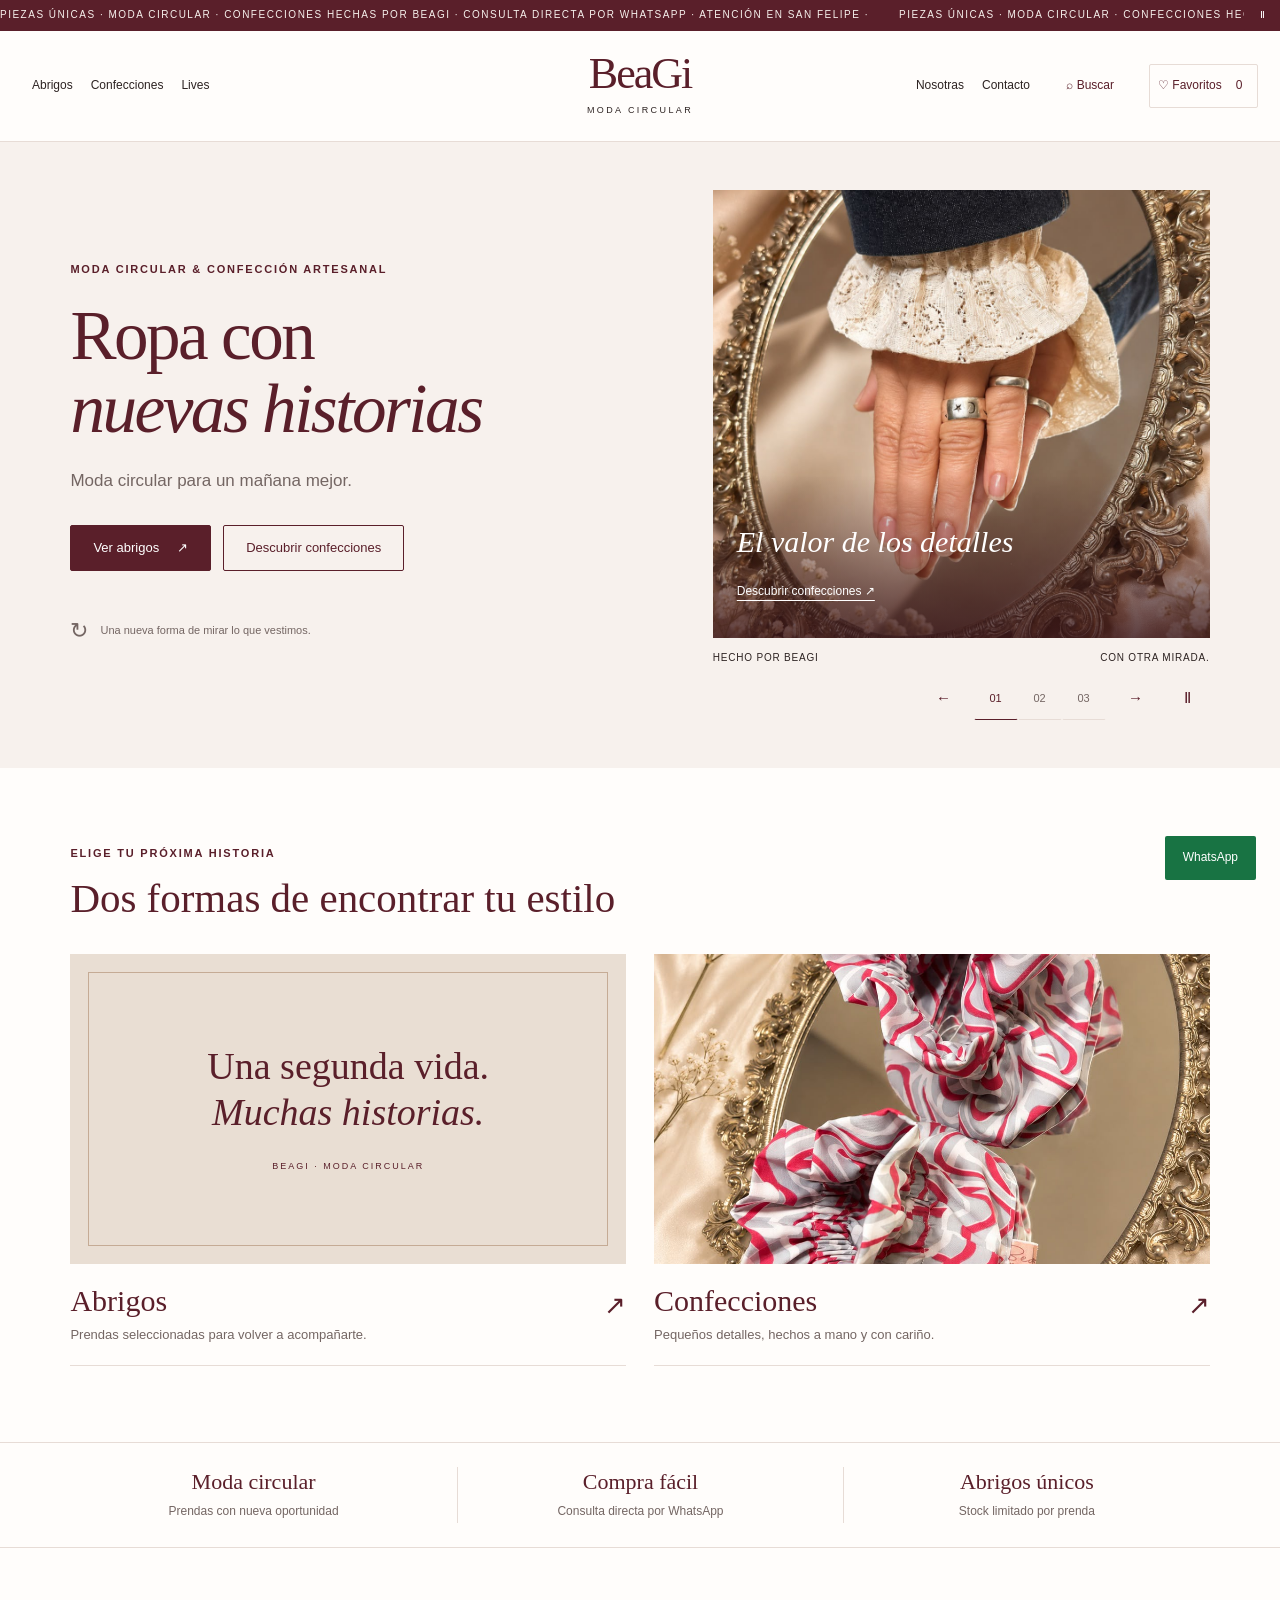
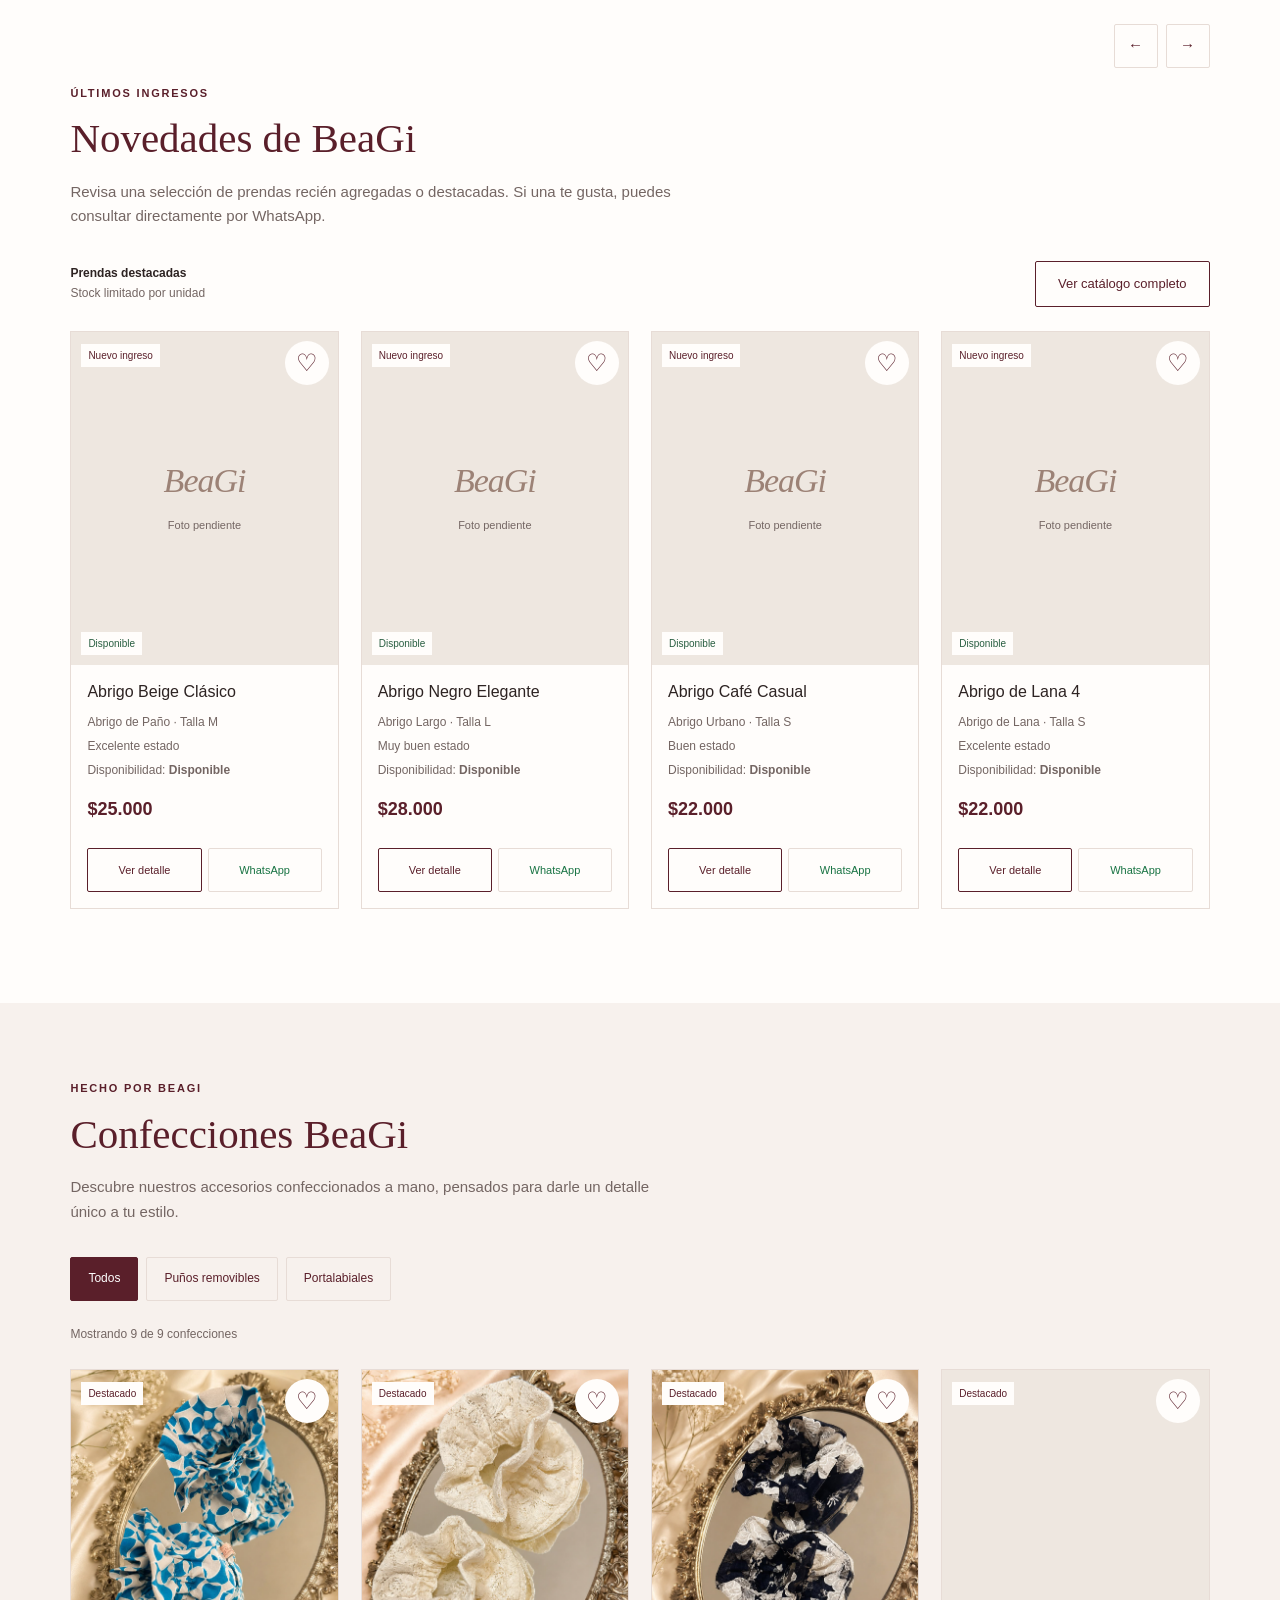
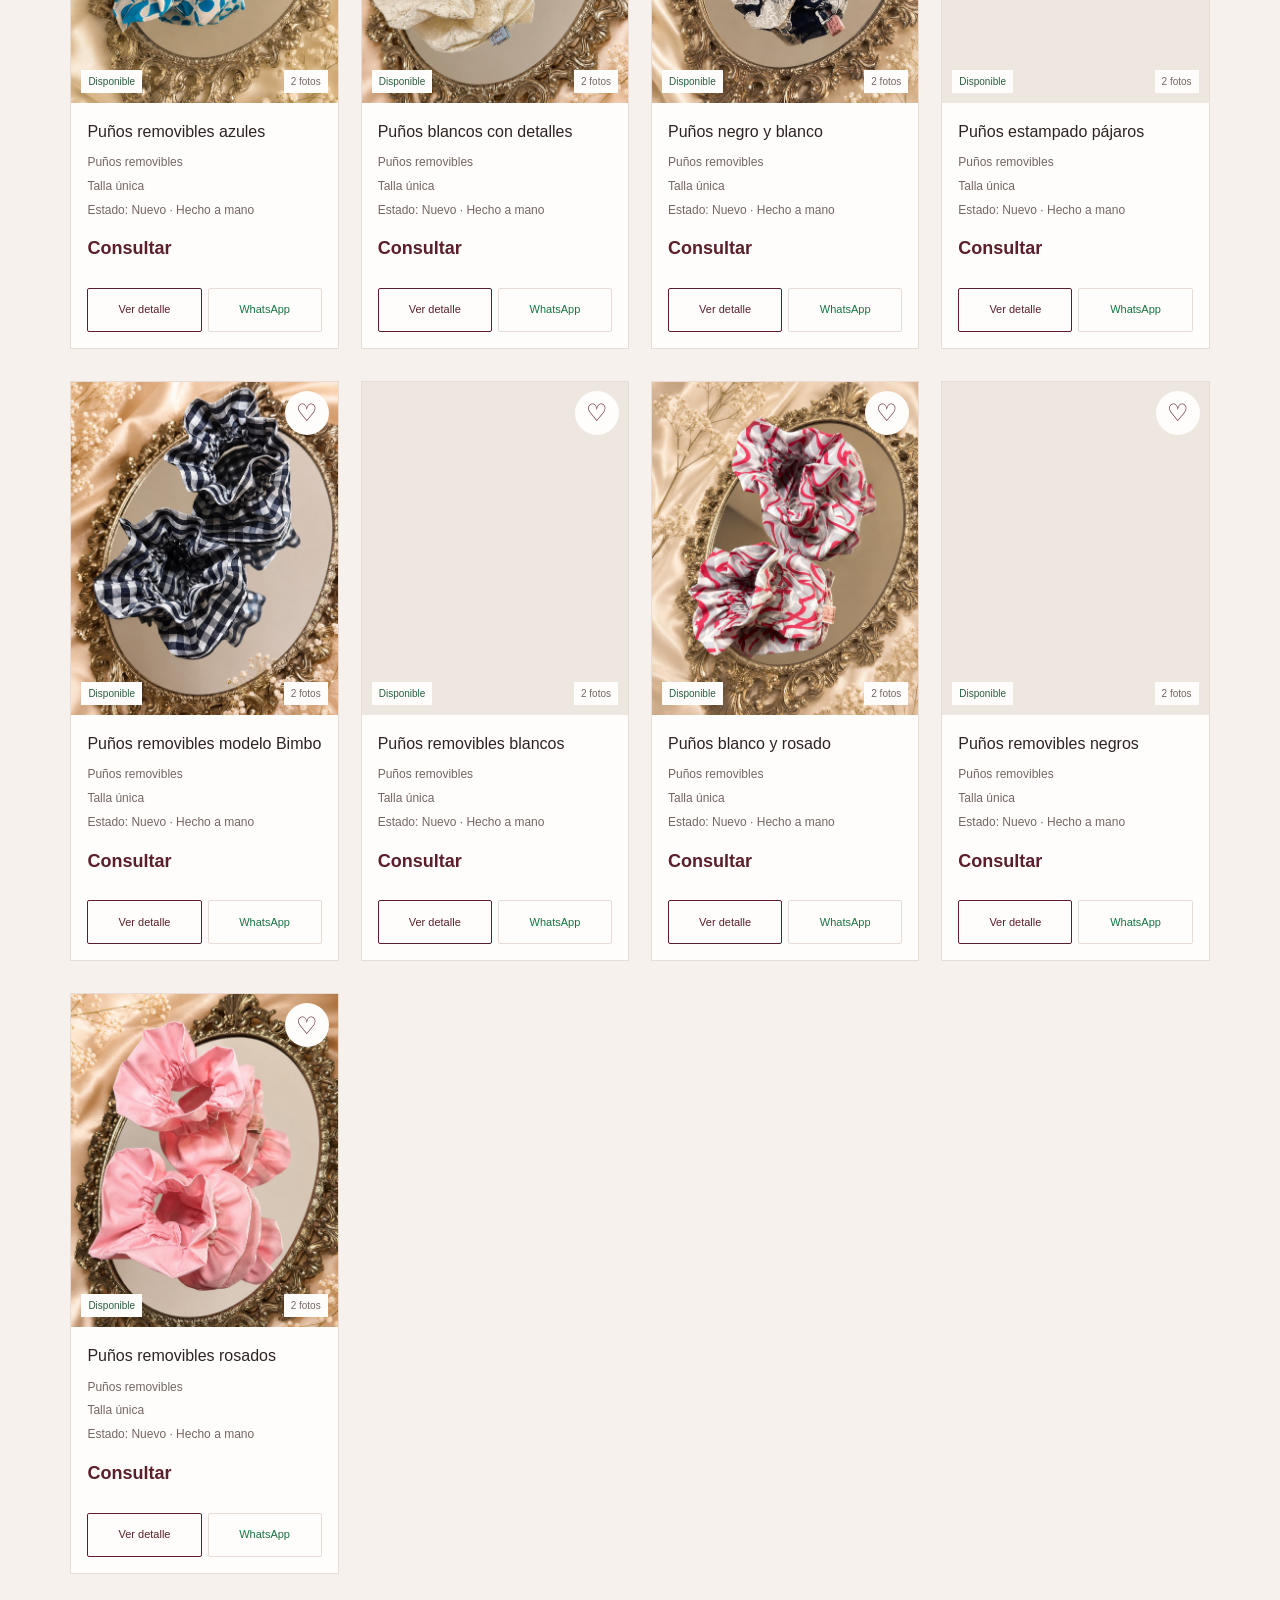
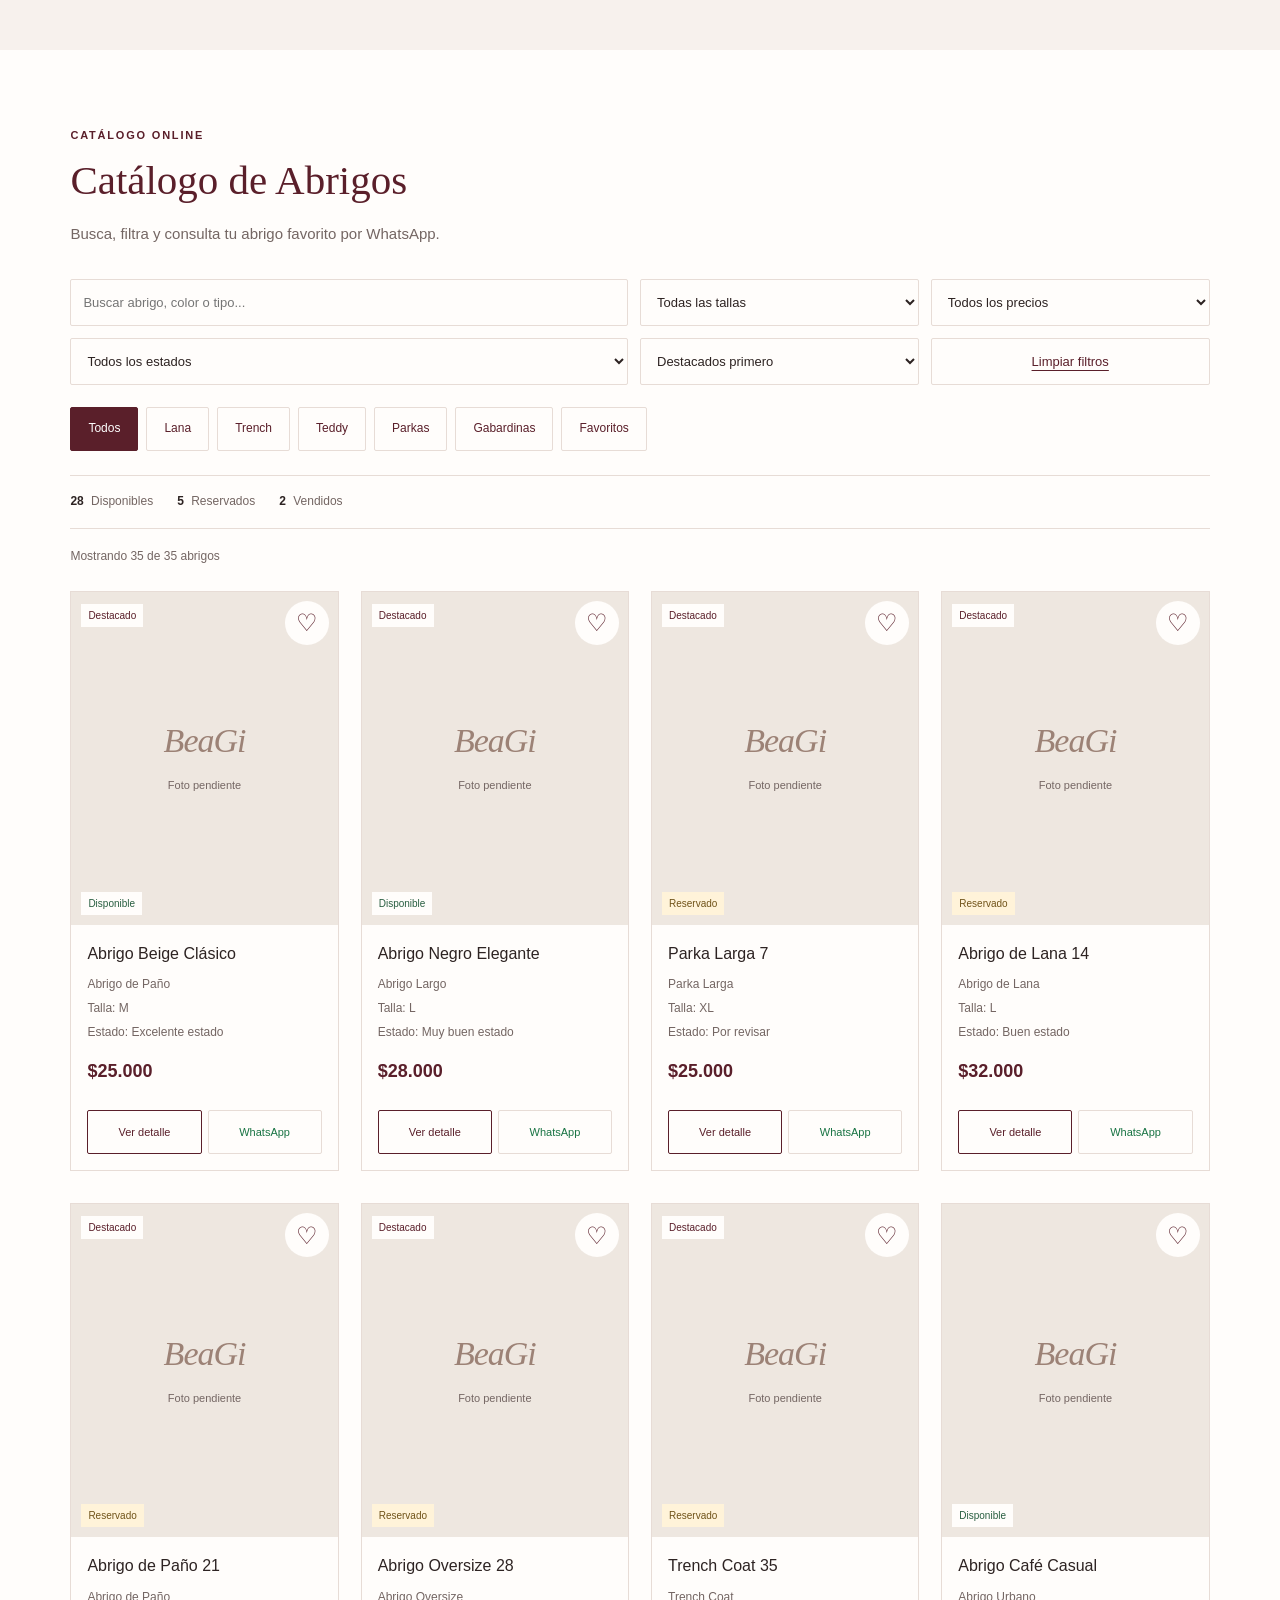
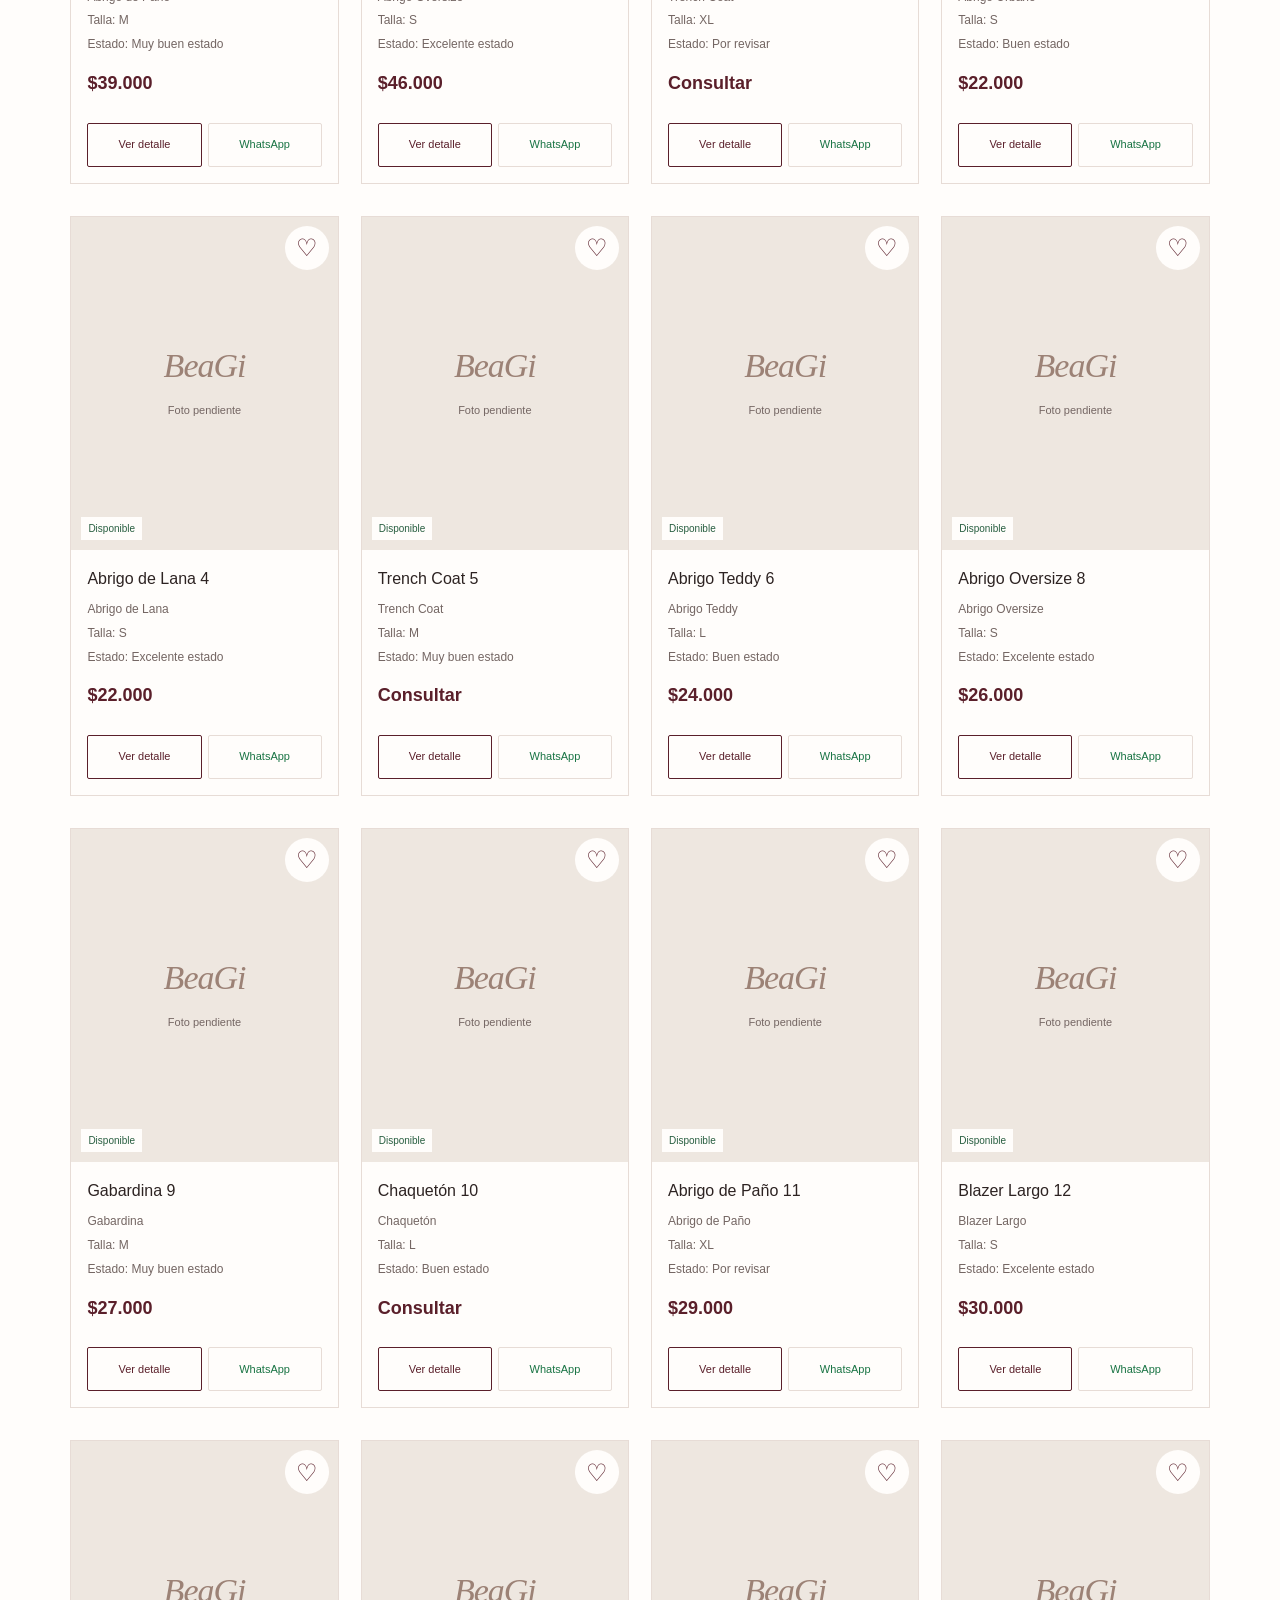
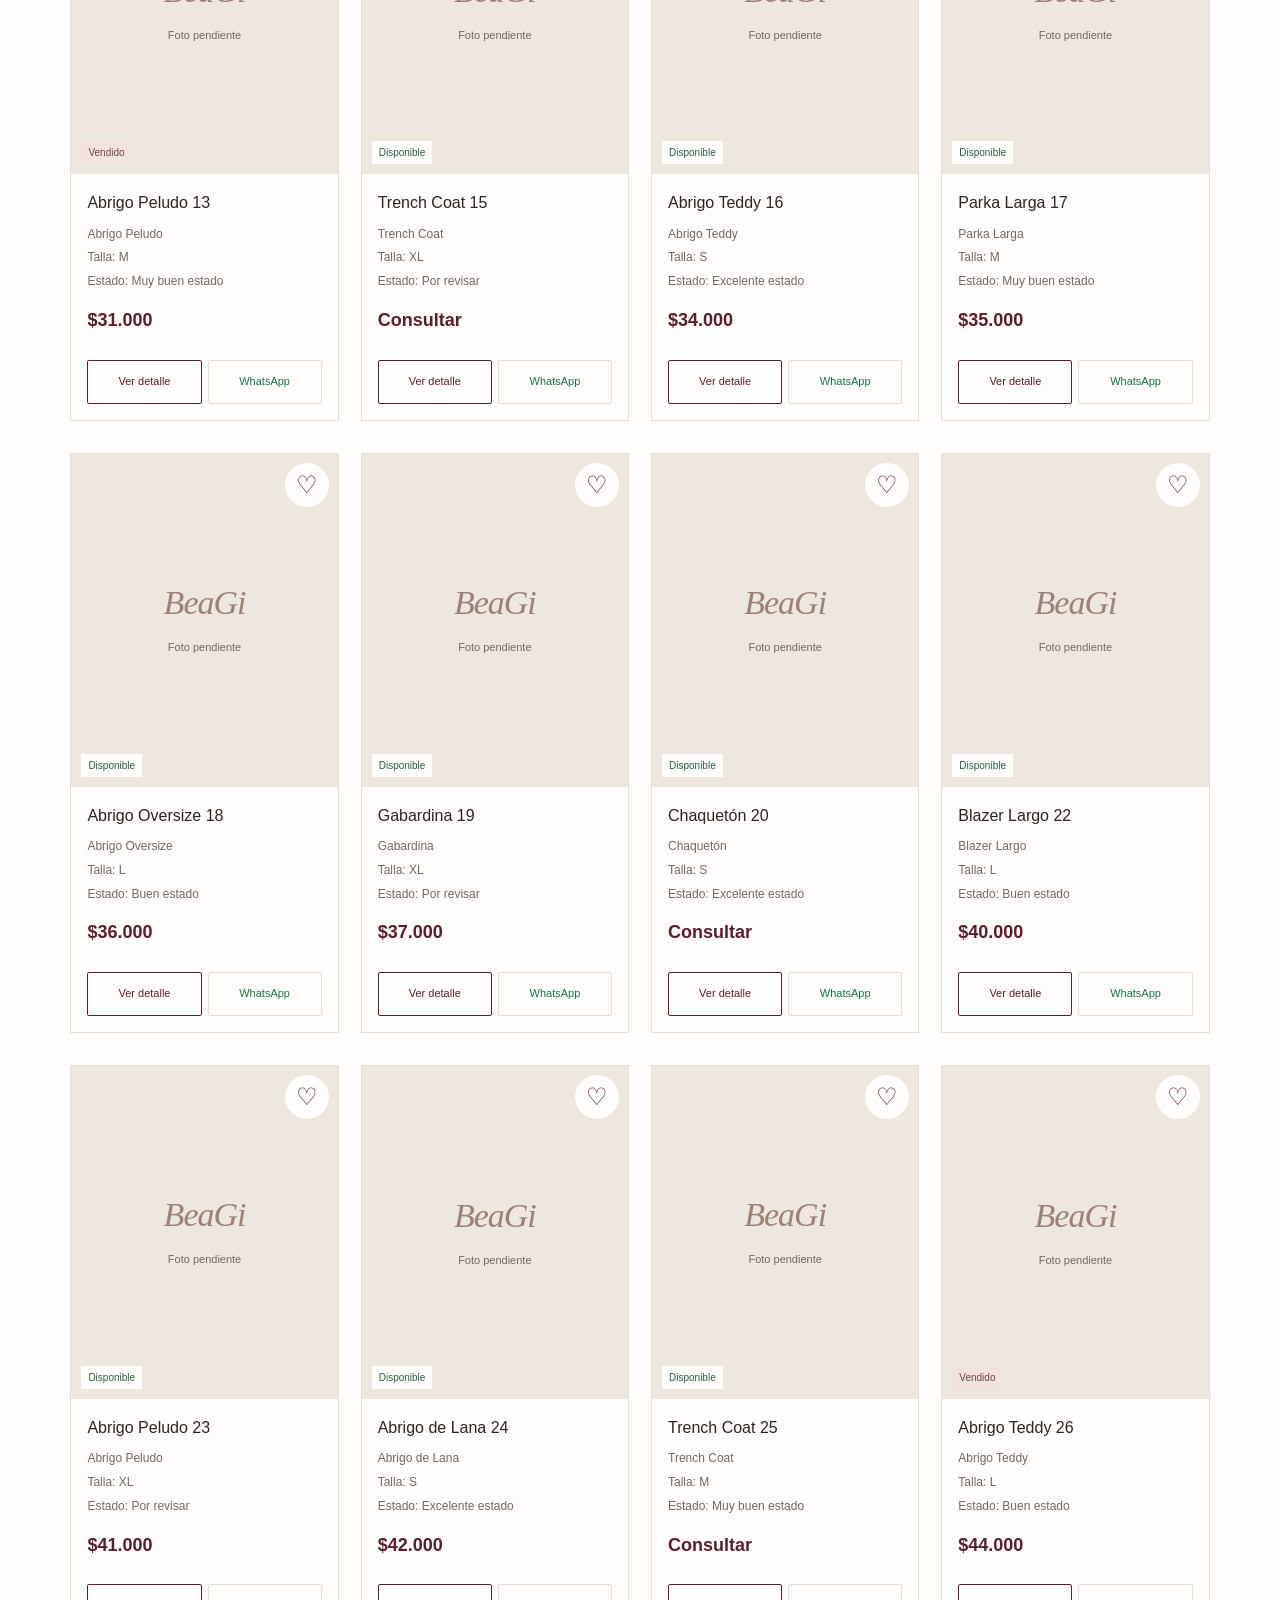
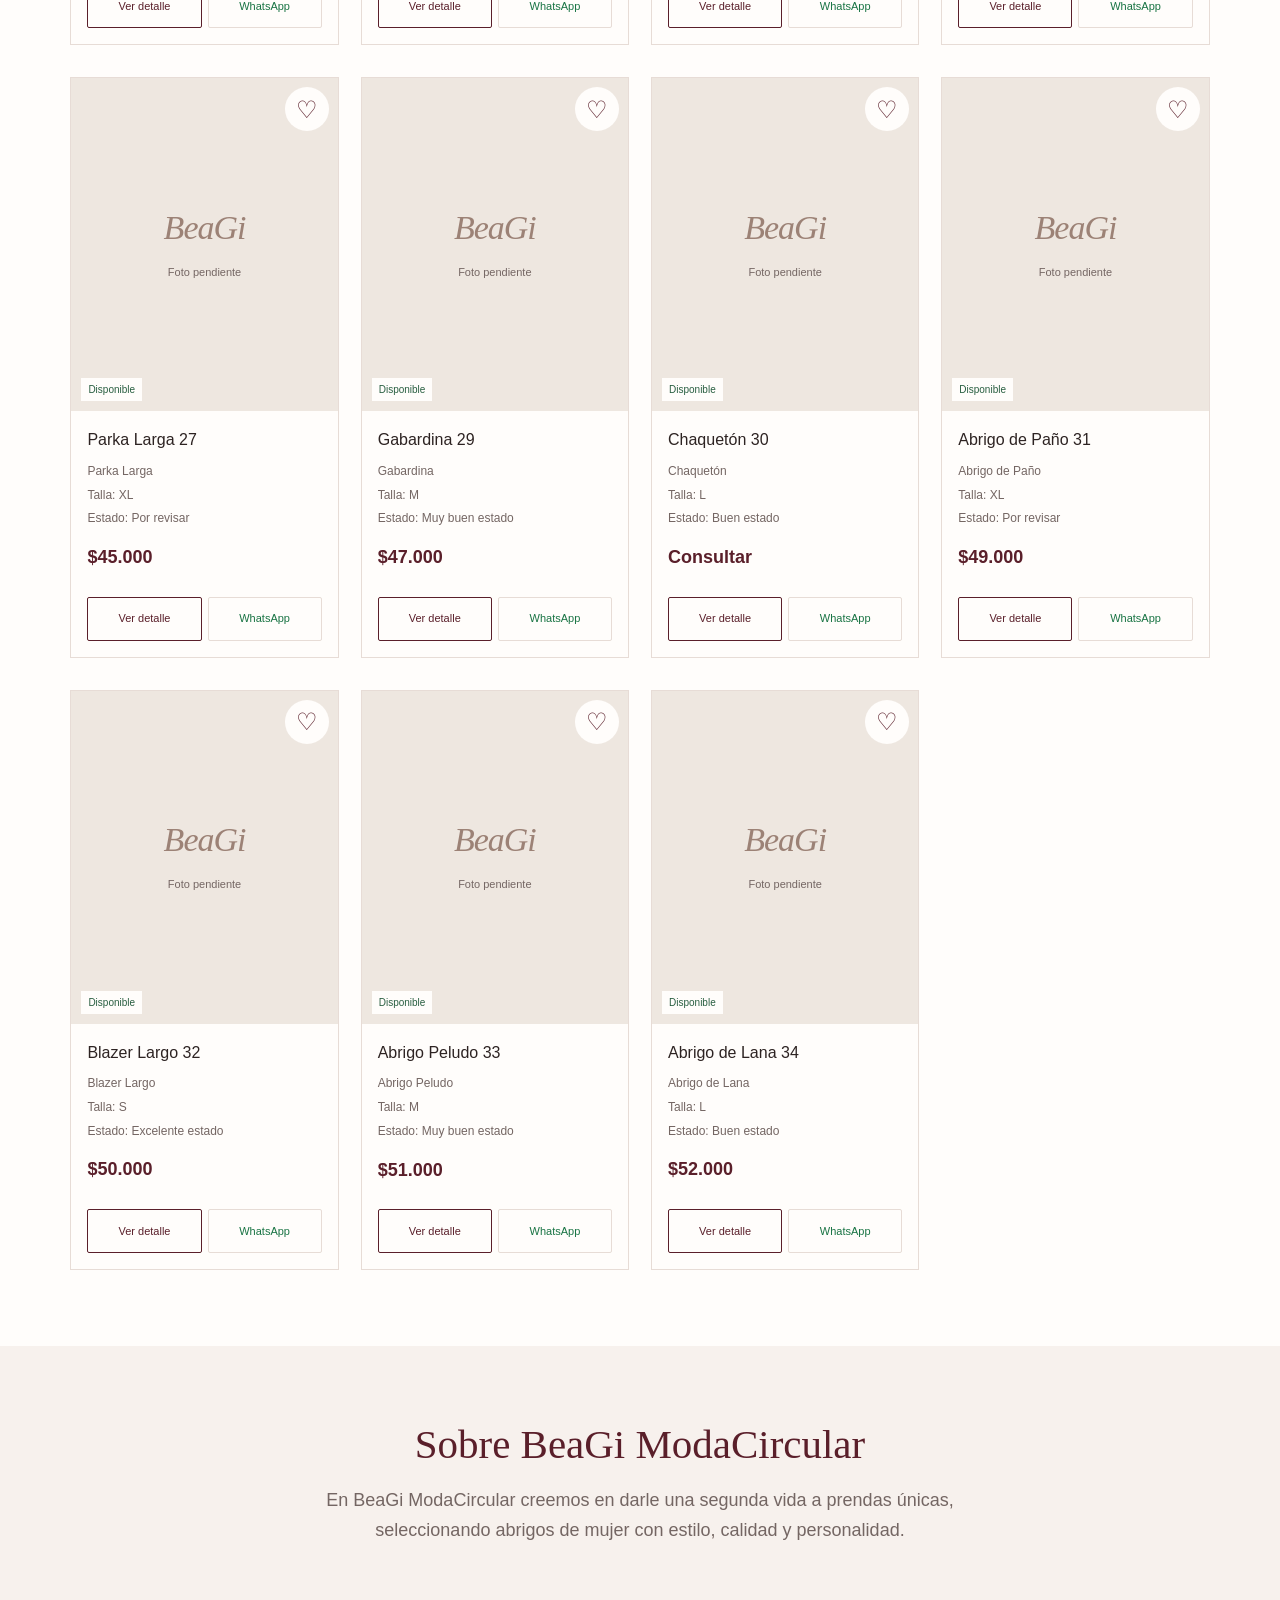
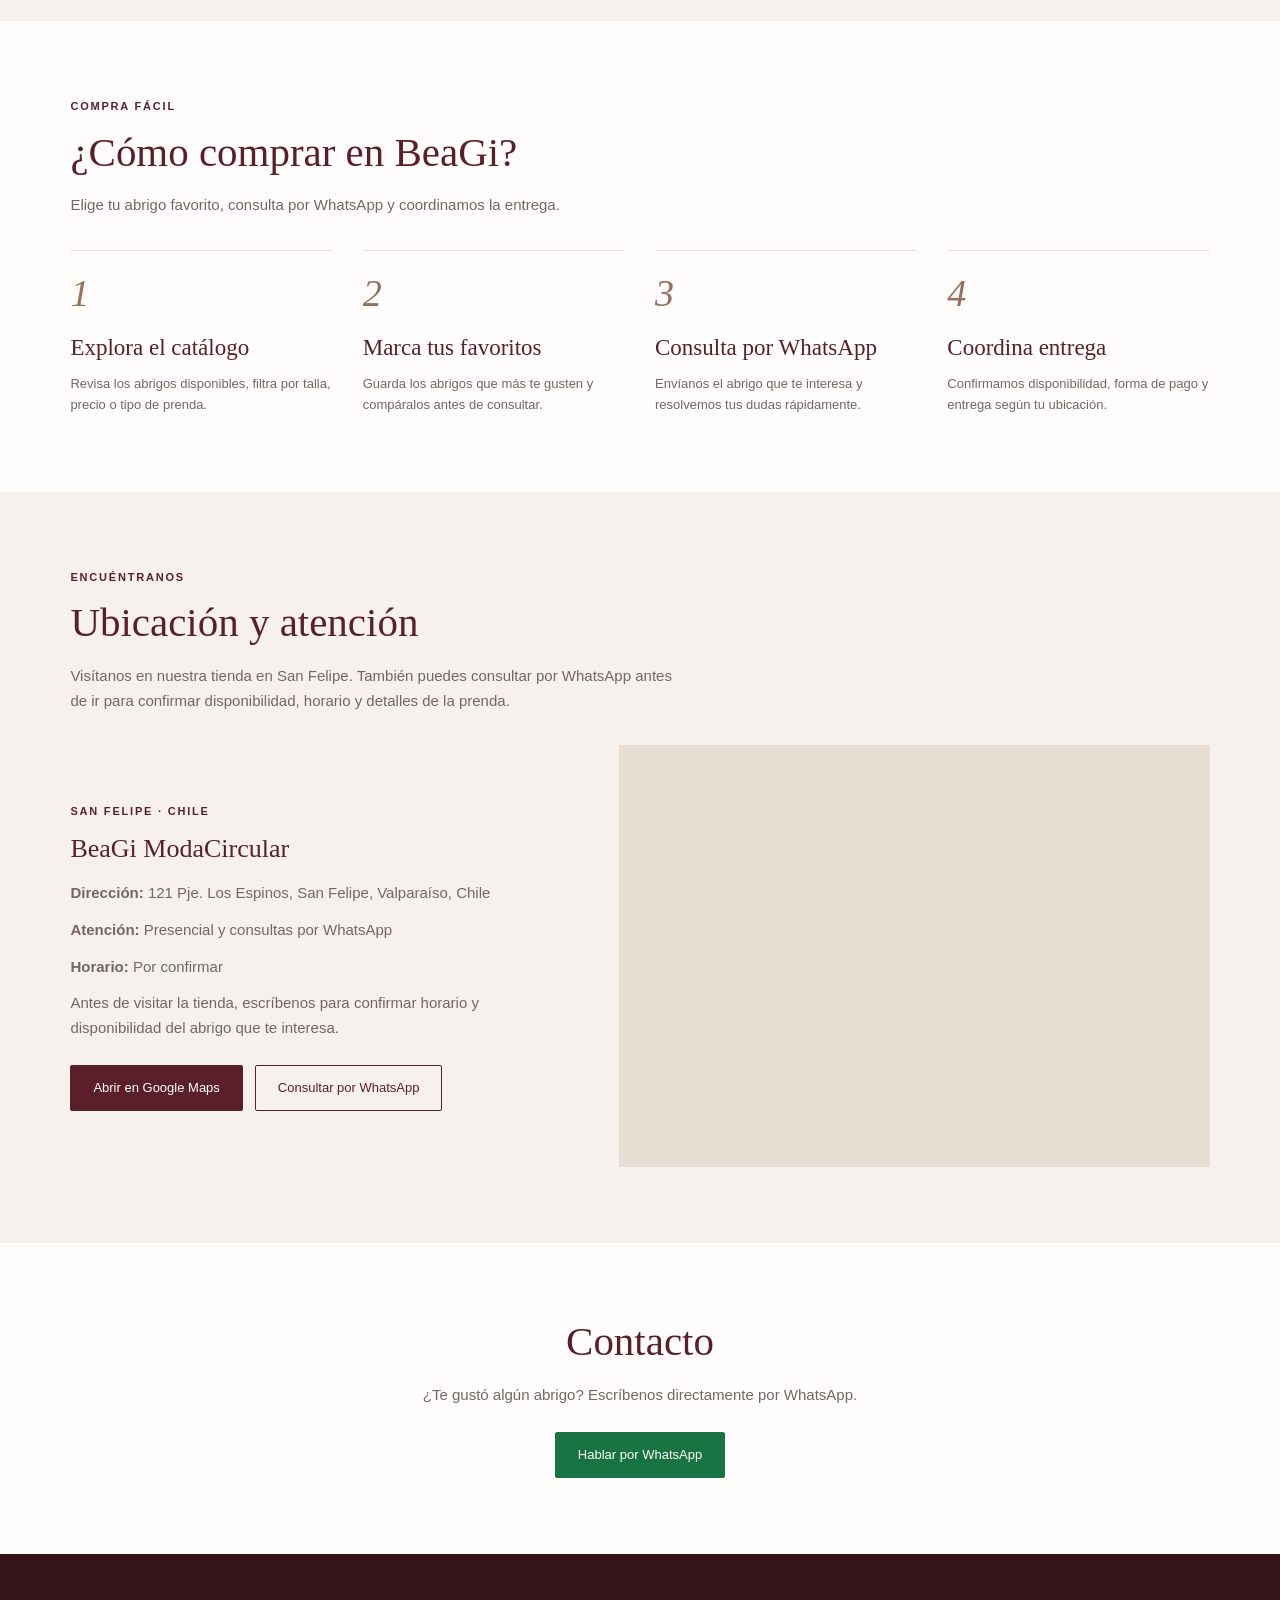
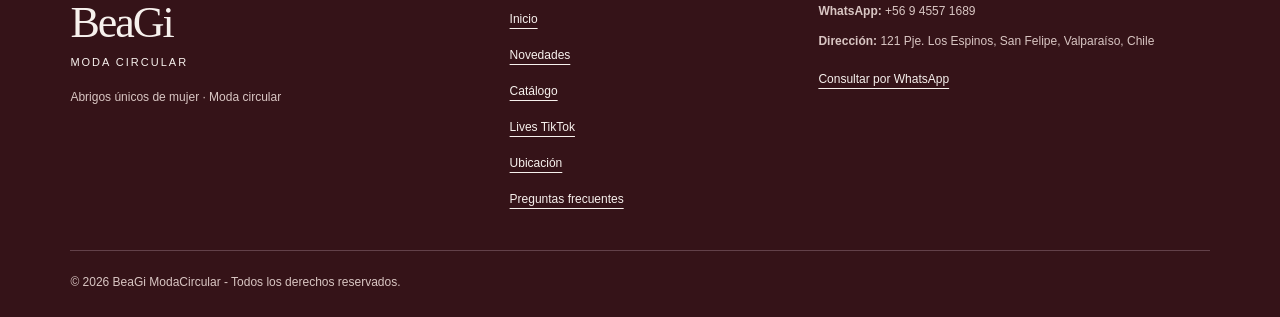
==== commit daca4300: "Mejora interfaz pública con carruseles y animaciones" ====
--- a/index.html
+++ b/index.html
@@ -26,6 +26,7 @@
 <body>
 
     <a class="skip-link" href="#contenido">Saltar al contenido</a>
+    <div class="franja-info"><div class="franja-pista"><span>PIEZAS ÚNICAS · MODA CIRCULAR · CONFECCIONES HECHAS POR BEAGI · CONSULTA DIRECTA POR WHATSAPP · ATENCIÓN EN SAN FELIPE · </span><span aria-hidden="true">PIEZAS ÚNICAS · MODA CIRCULAR · CONFECCIONES HECHAS POR BEAGI · CONSULTA DIRECTA POR WHATSAPP · ATENCIÓN EN SAN FELIPE · </span></div><button type="button" id="pausar-franja" aria-label="Pausar franja informativa" aria-pressed="false">Ⅱ</button></div>
     <header class="header">
         <nav class="navbar" aria-label="Navegación principal">
             <a href="#inicio" class="marca" aria-label="BeaGi Moda Circular · Inicio">
@@ -34,14 +35,30 @@
             </a>
             <button class="menu-toggle" id="menu-toggle" aria-label="Abrir menú" aria-controls="nav-links" aria-expanded="false">☰</button>
             <ul class="nav-links" id="nav-links">
-                <li><a href="#inicio">Inicio</a></li>
+                <li class="nav-inicio"><a href="#inicio">Inicio</a></li>
                 <li><a href="#catalogo">Abrigos</a></li>
                 <li><a href="#confecciones">Confecciones</a></li>
+                <li class="nav-lives-desktop"><a href="#lives-tiktok">Lives</a></li>
                 <li><a href="#nosotros">Nosotras</a></li>
                 <li><a href="#contacto">Contacto</a></li>
                 <li class="nav-mobile-favoritos-item"><button class="nav-favoritos-mobile" id="nav-favoritos-mobile" type="button">♡ Favoritos</button></li>
             </ul>
+            <button type="button" class="abrir-busqueda" id="abrir-busqueda" aria-expanded="false" aria-controls="busqueda-panel" hidden>⌕ <span>Buscar</span></button>
         </nav>
+        <section class="busqueda-panel" id="busqueda-panel" aria-label="Buscar productos" hidden>
+            <div class="busqueda-cabecera"><label for="busqueda-global">Encuentra tu próxima historia</label><button type="button" id="cerrar-busqueda" aria-label="Cerrar búsqueda">×</button></div>
+            <input id="busqueda-global" type="search" placeholder="Buscar abrigos o confecciones…" autocomplete="off" aria-controls="busqueda-resultados">
+            <p id="busqueda-estado" role="status">Escribe para buscar en BeaGi.</p>
+            <div id="busqueda-resultados"></div>
+        </section>
+<button
+    class="btn-favoritos-panel"
+    id="btn-favoritos-panel"
+    type="button"
+    aria-label="Ver favoritos"
+>
+    ♡ Favoritos <span id="favoritos-contador">0</span>
+</button>
     </header>
 
     <main id="contenido" tabindex="-1">
@@ -56,11 +73,28 @@
             </div>
             <div class="hero-nota"><span aria-hidden="true">↻</span> Una nueva forma de mirar lo que vestimos.</div>
         </div>
-        <!-- Fotografía editorial reemplazable por una imagen real de la tienda o abrigos. -->
-        <figure class="hero-editorial">
-            <img class="hero-foto" src="assets/img/confecciones/punos/puno-blanco-bonito-mano.jpeg" alt="Detalle de un puño blanco de encaje BeaGi sobre una mano frente a un espejo" width="1122" height="1402" fetchpriority="high" decoding="async">
-            <figcaption><span>El valor de los detalles</span><span>Hecho por BeaGi ↗</span></figcaption>
-            <span class="editorial-sello">Hecho a mano.<br>Con otra mirada.</span>
+        <figure class="hero-editorial" aria-label="Campaña BeaGi" aria-roledescription="carrusel" tabindex="0">
+            <div class="campana-slides">
+                <div class="campana-slide actual" role="group" aria-roledescription="diapositiva" aria-label="1 de 3">
+                    <img class="hero-foto" src="assets/img/confecciones/punos/puno-blanco-bonito-mano.jpeg" alt="Puño blanco de encaje sobre una mano" width="1122" height="1402" fetchpriority="high" decoding="async">
+                    <div class="campana-copy"><span>El valor de los detalles</span><a href="#confecciones">Descubrir confecciones ↗</a></div>
+                </div>
+                <div class="campana-slide" aria-hidden="true" role="group" aria-roledescription="diapositiva" aria-label="2 de 3" inert>
+                    <img class="hero-foto" src="assets/img/confecciones/punos/puno-blanco-rosado-mano.jpeg" alt="Puño artesanal blanco y rosado sobre una mano" width="1122" height="1402" loading="lazy" decoding="async">
+                    <div class="campana-copy"><span>Pequeños detalles, otra mirada</span><a href="#confecciones">Descubrir confecciones ↗</a></div>
+                </div>
+                <div class="campana-slide" aria-hidden="true" role="group" aria-roledescription="diapositiva" aria-label="3 de 3" inert>
+                    <img class="hero-foto" src="assets/img/confecciones/punos/puno-azul-mano.jpeg" alt="Puño azul confeccionado por BeaGi sobre una mano" width="1122" height="1402" loading="lazy" decoding="async">
+                    <div class="campana-copy"><span>Confecciones con identidad</span><a href="#confecciones">Descubrir confecciones ↗</a></div>
+                </div>
+            </div>
+            <figcaption><span>Hecho por BeaGi</span><span>Con otra mirada.</span></figcaption>
+            <div class="campana-controles" hidden>
+                <button type="button" data-campana="-1" aria-label="Foto anterior">←</button>
+                <div class="campana-indicadores"><button type="button" data-slide="0" aria-label="Ver foto 1" aria-pressed="true">01</button><button type="button" data-slide="1" aria-label="Ver foto 2" aria-pressed="false">02</button><button type="button" data-slide="2" aria-label="Ver foto 3" aria-pressed="false">03</button></div>
+                <button type="button" data-campana="1" aria-label="Foto siguiente">→</button>
+                <button type="button" id="pausar-campana" aria-label="Pausar carrusel" aria-pressed="false">Ⅱ</button>
+            </div>
         </figure>
     </section>
 
@@ -244,6 +278,7 @@
 
 
 <section id="novedades" class="novedades">
+    <div class="novedades-controles" hidden><button type="button" data-novedades="-1" aria-label="Novedades anteriores" aria-controls="novedades-productos">←</button><button type="button" data-novedades="1" aria-label="Novedades siguientes" aria-controls="novedades-productos">→</button></div>
     <div class="seccion-header">
         <span class="etiqueta-seccion">Últimos ingresos</span>
         <h2>Novedades de BeaGi</h2>
@@ -633,14 +668,7 @@
         <span class="whatsapp-label">WhatsApp</span>
     </a>
 
-<button
-    class="btn-favoritos-panel"
-    id="btn-favoritos-panel"
-    type="button"
-    aria-label="Ver favoritos"
->
-    ♡ Favoritos <span id="favoritos-contador">0</span>
-</button>
+
 
 <div class="overlay-panel" id="overlay-panel"></div>
 
--- a/css/style-v2.css
+++ b/css/style-v2.css
@@ -365,3 +365,119 @@
     html { scroll-behavior: auto; }
     *, *::before, *::after { animation: none !important; transition: none !important; }
 }
+
+/* Movimiento editorial y navegación comercial BeaGi. */
+.franja-info { position: relative; overflow: hidden; background: var(--color-vino); color: var(--color-crema); padding: 7px 0; font-size: 10px; letter-spacing: 1.5px; }
+.franja-pista { display: flex; width: max-content; animation: franja 48s linear infinite; }
+.franja-pista span { flex: none; white-space: nowrap; padding-right: 30px; }
+.franja-info:hover .franja-pista, .franja-info:focus-within .franja-pista, .franja-info.pausada .franja-pista { animation-play-state: paused; }
+#pausar-franja { position: absolute; right: 0; top: 0; height: 100%; min-height: 0; width: 36px; background: var(--color-vino); color: white; border: 0; }
+@keyframes franja { to { transform: translateX(-50%); } }
+.nav-lives-desktop, .abrir-busqueda { display: none; }
+.busqueda-panel { position: absolute; top: 100%; left: 0; right: 0; padding: 26px var(--gutter); max-height: 75dvh; overflow-y: auto; background: var(--color-superficie); border-bottom: 1px solid var(--color-borde); box-shadow: 0 18px 25px #35131812; animation: aparecer .25s ease; }
+.busqueda-cabecera { display: flex; align-items: center; justify-content: space-between; gap: 20px; font: 28px var(--serif); margin-bottom: 16px; color: var(--color-vino); }
+#cerrar-busqueda { width: 44px; flex-shrink: 0; }
+#busqueda-global { width: 100%; padding: 16px; border: 1px solid var(--color-borde); background: var(--color-crema); font-size: 18px; }
+#busqueda-estado { margin: 12px 0; font-size: 12px; }
+#busqueda-resultados { display: grid; grid-template-columns: 1fr 1fr; gap: 10px; }
+.busqueda-resultado { display: flex; align-items: center; gap: 18px; text-align: left; padding: 8px; }
+.busqueda-resultado img { object-fit: cover; flex: 0 0 56px; height: 70px; }
+.hero-editorial { min-width: 0; }
+.campana-slides { position: relative; overflow: hidden; }
+.campana-slide { position: absolute; inset: 0; opacity: 0; visibility: hidden; transition: opacity .65s ease, visibility .65s; }
+.campana-slide:first-child { position: relative; }
+.campana-slide.actual { opacity: 1; visibility: visible; }
+.campana-copy { position: absolute; inset: auto 0 0; padding: 50px 24px 24px; background: linear-gradient(transparent, #351318cc); color: white; }
+.campana-copy span { display: block; font: italic 30px/1.1 var(--serif); margin-bottom: 12px; }
+.campana-copy a { display: inline-flex; align-items: center; min-height: 44px; font-size: 12px; }
+.campana-controles { display: flex; align-items: center; justify-content: flex-end; gap: 8px; margin-top: 10px; }
+.campana-controles button { min-width: 44px; background: transparent; border-color: transparent; }
+.campana-indicadores { display: flex; }
+.campana-indicadores button { font-size: 11px; color: var(--color-texto-suave); border-bottom: 1px solid var(--color-borde); }
+.campana-indicadores [aria-pressed="true"] { color: var(--color-vino); border-bottom-color: var(--color-vino); }
+#novedades-productos { display: grid; grid-template-columns: none; grid-auto-flow: column; grid-auto-columns: calc((100% - 66px) / 4); gap: 22px; overflow-x: auto; scroll-snap-type: x mandatory; scroll-behavior: smooth; padding-bottom: 18px; }
+.novedad-card { scroll-snap-align: start; }
+.novedades-controles { display: flex; justify-content: flex-end; gap: 8px; margin-bottom: 16px; }
+.novedades-controles button { width: 44px; }
+.producto-imagen > .producto-foto-secundaria { position: absolute; inset: 0; opacity: 0; z-index: 1; pointer-events: none; }
+.producto-imagen > img { transition: opacity .4s ease, transform .55s ease; }
+.producto-imagen > button, .producto-imagen > span { z-index: 2; }
+.vista-rapida { display: none; position: absolute; bottom: 42px; left: 12px; right: 12px; background: var(--color-superficie); }
+.scroll-reveal { opacity: 0; transform: translateY(24px); transition: opacity .65s ease var(--reveal-delay, 0ms), transform .65s cubic-bezier(.2,.65,.3,1) var(--reveal-delay, 0ms); }
+.scroll-reveal[data-reveal="fade-left"] { transform: translateX(-24px); }
+.scroll-reveal[data-reveal="fade-right"] { transform: translateX(24px); }
+.scroll-reveal[data-reveal="scale-soft"] { transform: scale(.97); }
+.scroll-reveal.reveal-visible { opacity: 1; transform: none; }
+button, .btn-principal, .btn-secundario, .btn-wsp { transition: background-color .2s, color .2s, transform .2s; }
+.miniatura-modal { border: 2px solid transparent; transition: border-color .2s; }
+.btn-favorito.activo { animation: corazon .3s ease; }
+@keyframes corazon { 50% { transform: scale(1.12); } }
+.faq-respuesta, .faq-item.activo .faq-respuesta { display: grid; grid-template-rows: 0fr; padding: 0; opacity: 0; transition: grid-template-rows .35s ease, opacity .35s ease; }
+.faq-respuesta > div { overflow: hidden; min-height: 0; }
+.faq-respuesta > div > :last-child { margin-bottom: 24px; }
+.faq-item.activo .faq-respuesta { grid-template-rows: 1fr; opacity: 1; }
+.faq-pregunta span { transition: transform .25s; }
+.modal, .overlay-panel { display: flex; opacity: 0; visibility: hidden; pointer-events: none; transition: opacity .25s, visibility .25s; }
+.modal.activo, .overlay-panel.activo { display: flex; opacity: 1; visibility: visible; pointer-events: auto; }
+.modal-card { transform: scale(.97); transition: transform .3s ease; }
+.modal.activo .modal-card { transform: none; }
+.panel-favoritos { display: flex; visibility: hidden; transform: translateX(100%); transition: transform .3s ease, visibility .3s; }
+.panel-favoritos.activo { visibility: visible; transform: none; }
+.toast { opacity: 0; transform: translate(-50%, 12px); transition: opacity .25s, transform .25s, visibility .25s; }
+.toast.activo { opacity: 1; transform: translate(-50%, 0); }
+.btn-subir { opacity: 0; transform: translateY(10px); transition: opacity .25s, transform .25s, visibility .25s; }
+.btn-subir.visible { opacity: 1; transform: none; }
+@keyframes aparecer { from { opacity: 0; transform: translateY(-8px); } to { opacity: 1; transform: none; } }
+@media (min-width: 769px) {
+    .navbar { position: relative; height: 110px; padding-inline: 32px; display: grid; grid-template-columns: 1fr 150px 1fr; gap: 18px; }
+    .marca { grid-column: 2; grid-row: 1; z-index: 1; transition: transform .25s; }
+    .nav-links { grid-column: 1 / -1; grid-row: 1; display: grid; grid-template-columns: auto auto 1fr 150px auto auto 170px; gap: 18px; margin: 0; }
+    .nav-inicio { display: none; }
+    .nav-lives-desktop { display: block; }
+    .nav-links li:nth-child(5) { grid-column: 5; }
+    .nav-links li:nth-child(6) { grid-column: 6; }
+    .nav-links a { position: relative; border: 0; font-size: 12px; }
+    .nav-links a::after { content: ''; position: absolute; bottom: 6px; left: 0; right: 0; height: 1px; background: var(--color-vino); transform: scaleX(0); transition: transform .25s; }
+    .nav-links a:hover::after, .nav-links a:focus-visible::after, .nav-links a.activo-link::after { transform: scaleX(1); }
+    .abrir-busqueda { display: block; position: absolute; right: 127px; border: 0; background: transparent; font-size: 12px; }
+    .btn-favoritos-panel { position: absolute; top: 33px; right: 22px; padding-inline: 8px; }
+    .header-compact .navbar { height: 78px; }
+    .header-compact .marca { transform: scale(.85); }
+    .header-compact .btn-favoritos-panel { top: 17px; }
+}
+@media (hover: hover) and (pointer: fine) {
+    .producto-imagen:hover > .producto-foto-secundaria { opacity: 1; }
+    .producto-imagen:hover > img { transform: scale(1.025); }
+    .vista-rapida { display: flex; opacity: 0; transform: translateY(6px); transition: opacity .25s, transform .25s; }
+    .producto-imagen:hover .vista-rapida, .producto-imagen:focus-within .vista-rapida { opacity: 1; transform: none; }
+    .producto.reveal-visible:hover, .novedad-card.reveal-visible:hover { transform: translateY(-2px); }
+    .btn-principal:hover, .btn-secundario:hover, .btn-wsp:hover { transform: translateY(-2px); }
+}
+@media (max-width: 768px) {
+    .franja-info { padding-block: 4px; font-size: 8px; }
+    .franja-pista { animation-duration: 55s; }
+    .campana-copy { padding: 38px 16px 12px; }
+    .campana-copy span { font-size: 24px; }
+    #novedades-productos { grid-auto-columns: calc((100% - 12px) / 2); gap: 12px; }
+    .nav-links, .nav-links.activo { display: flex; flex-direction: column; align-items: stretch; gap: 0; visibility: hidden; opacity: 0; transform: translateY(-8px); transition: opacity .25s, transform .25s, visibility .25s; }
+    .nav-links.activo { visibility: visible; opacity: 1; transform: none; }
+    .modal-card { transform: translateY(30px); }
+}
+@media (prefers-reduced-motion: reduce) {
+    .scroll-reveal { opacity: 1; transform: none !important; }
+    #novedades-productos { scroll-behavior: auto; }
+    .franja-pista { width: auto; padding-right: 36px; }
+    .franja-pista span { white-space: normal; text-align: center; padding: 0 12px; }
+    .franja-pista span + span, #pausar-franja { display: none; }
+}
+/* Recorta únicamente el movimiento de entrada, sin crear un contenedor de scroll. */
+main { overflow-x: clip; }
+@media (min-width: 769px) {
+    .abrir-busqueda { right: 160px; }
+    .nav-links { grid-template-columns: auto auto 1fr 150px auto auto 200px; }
+}
+@media (min-width: 769px) and (max-width: 1100px) {
+    .navbar { padding-inline: 24px; }
+    .nav-links { gap: 12px; }
+    .nav-links a { font-size: 11px; }
+}
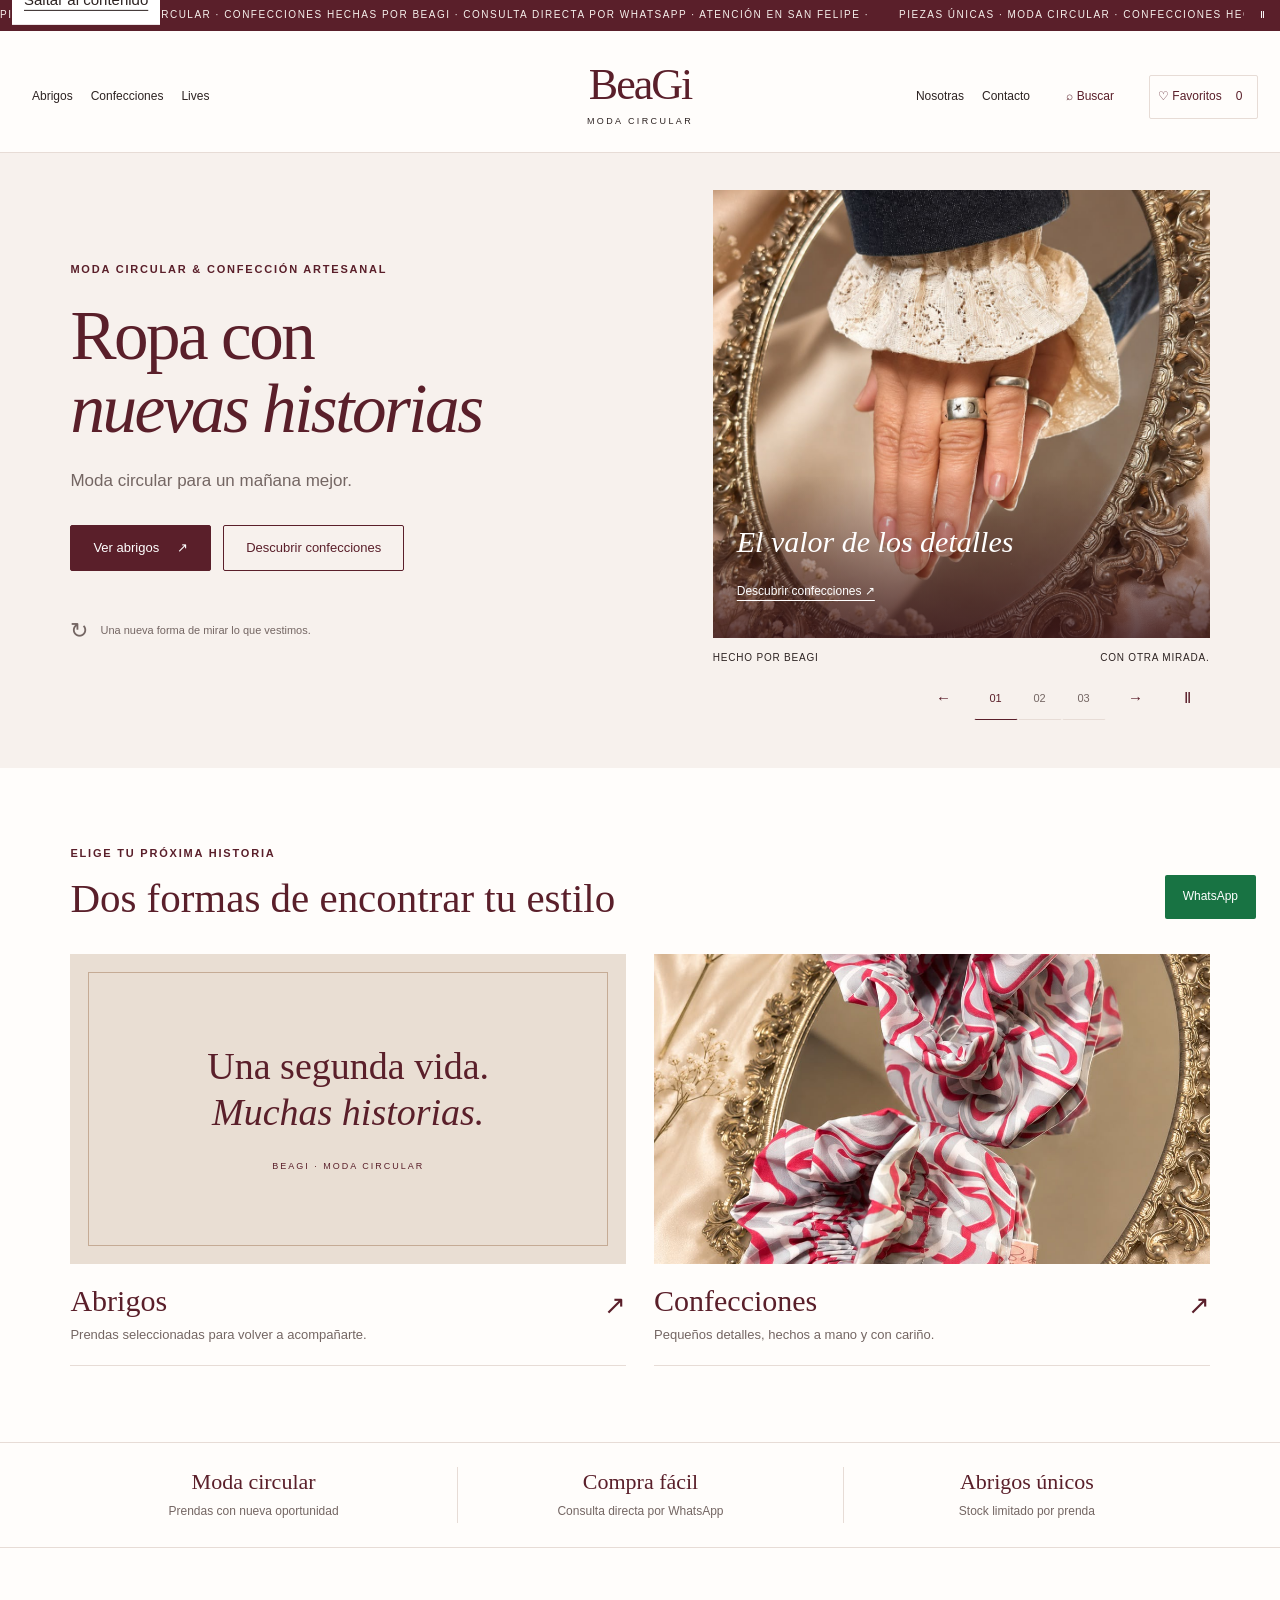
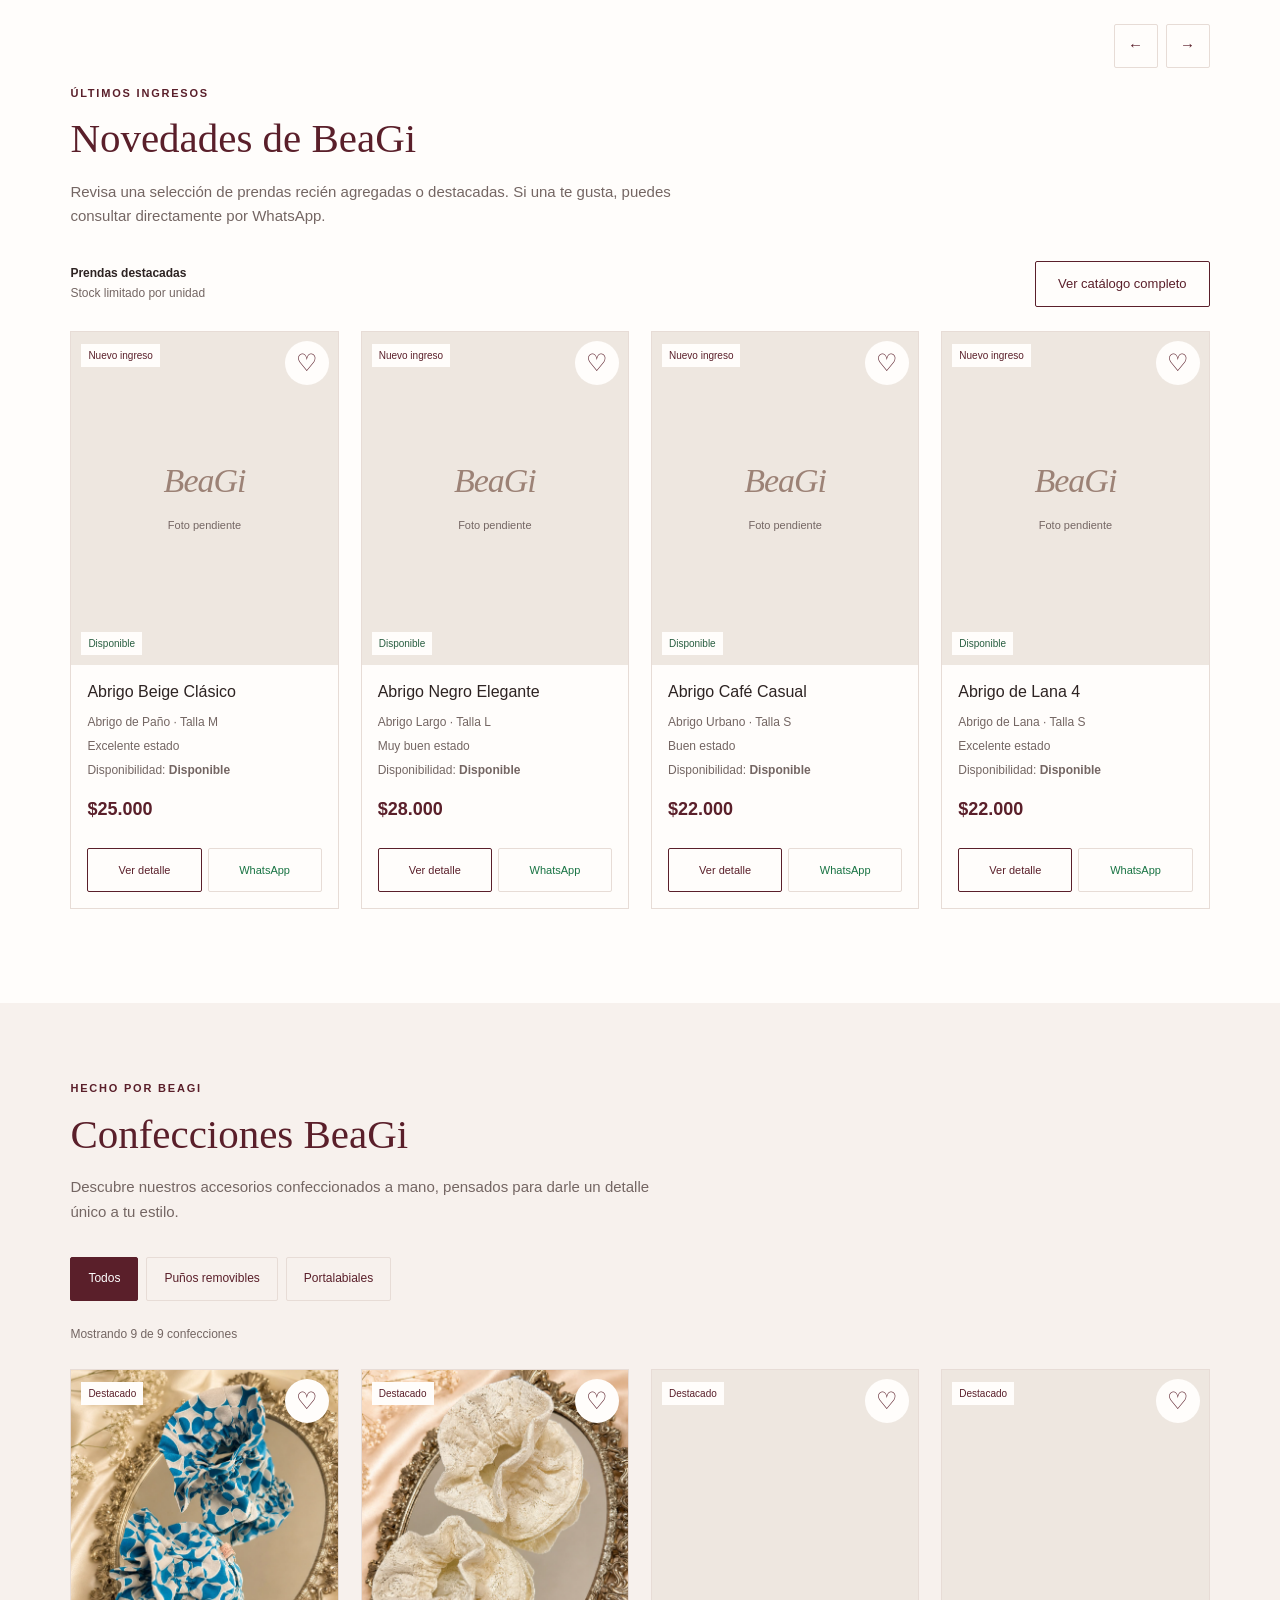
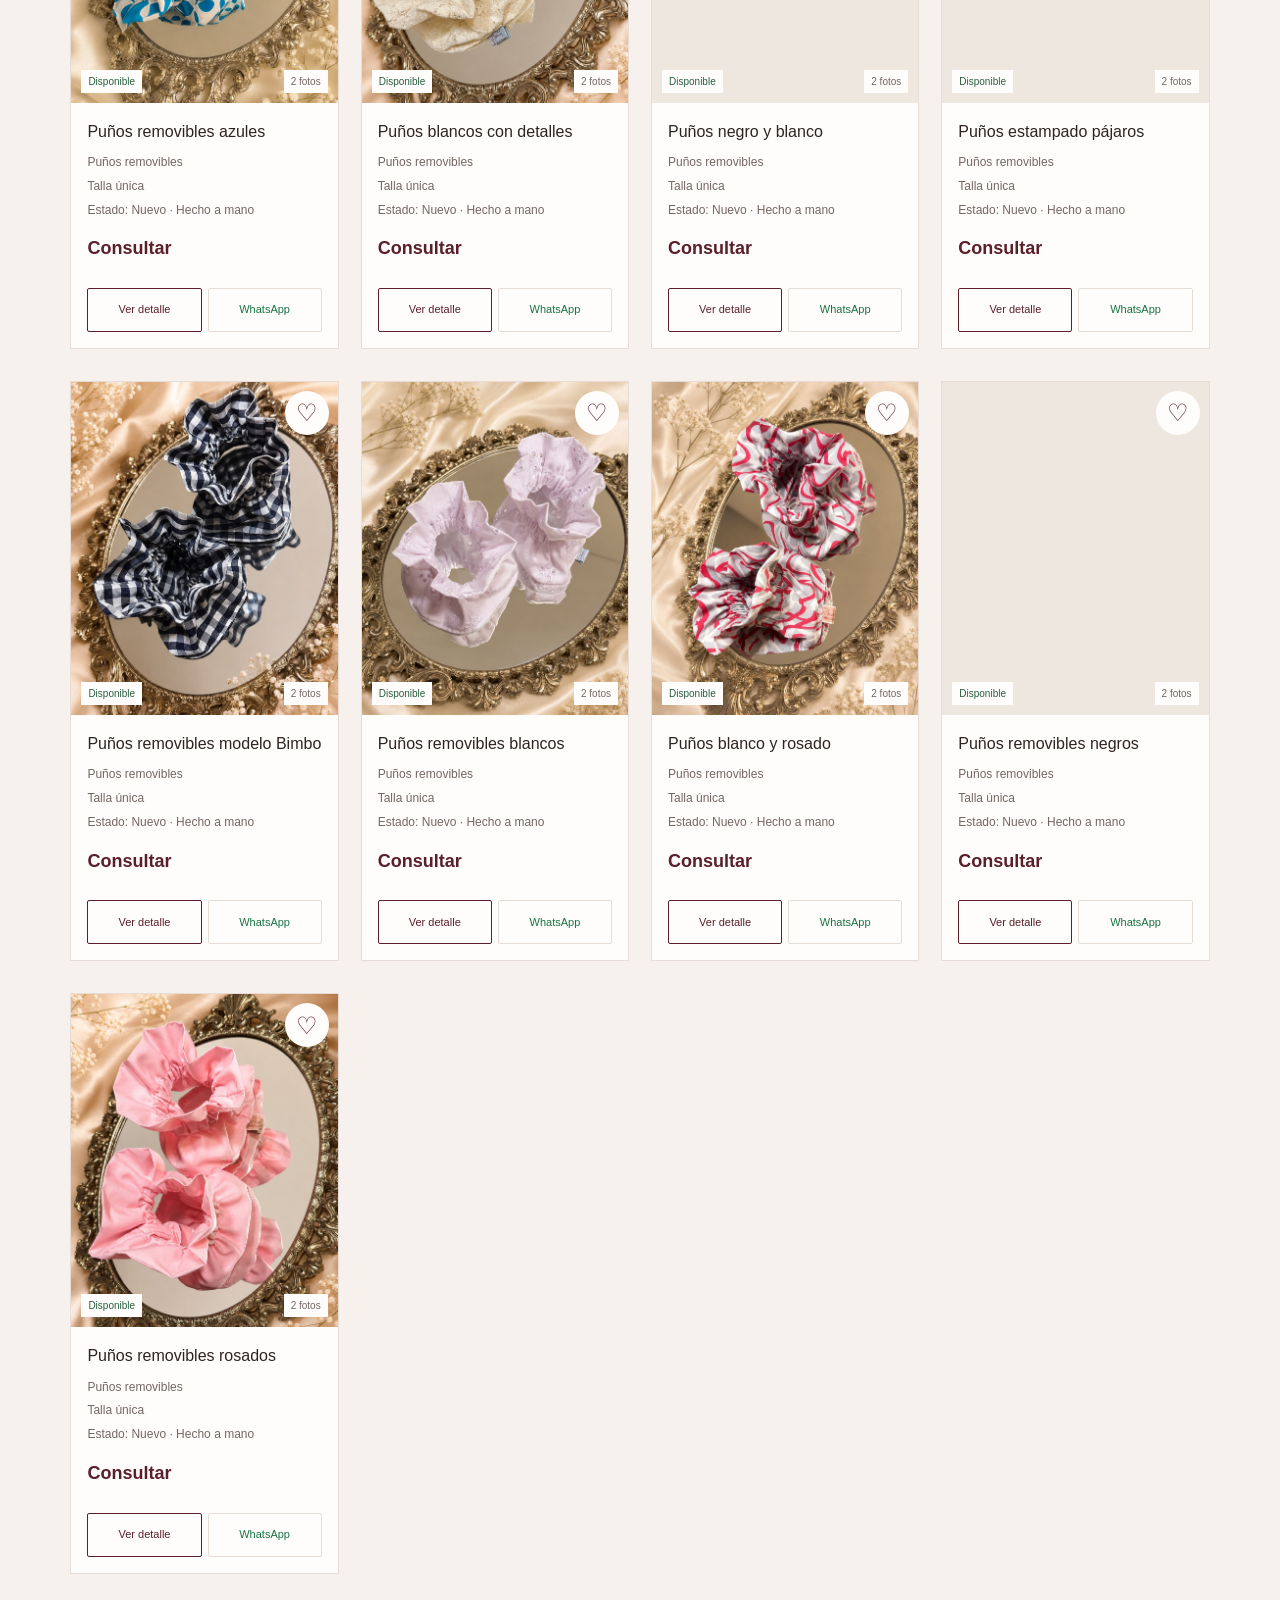
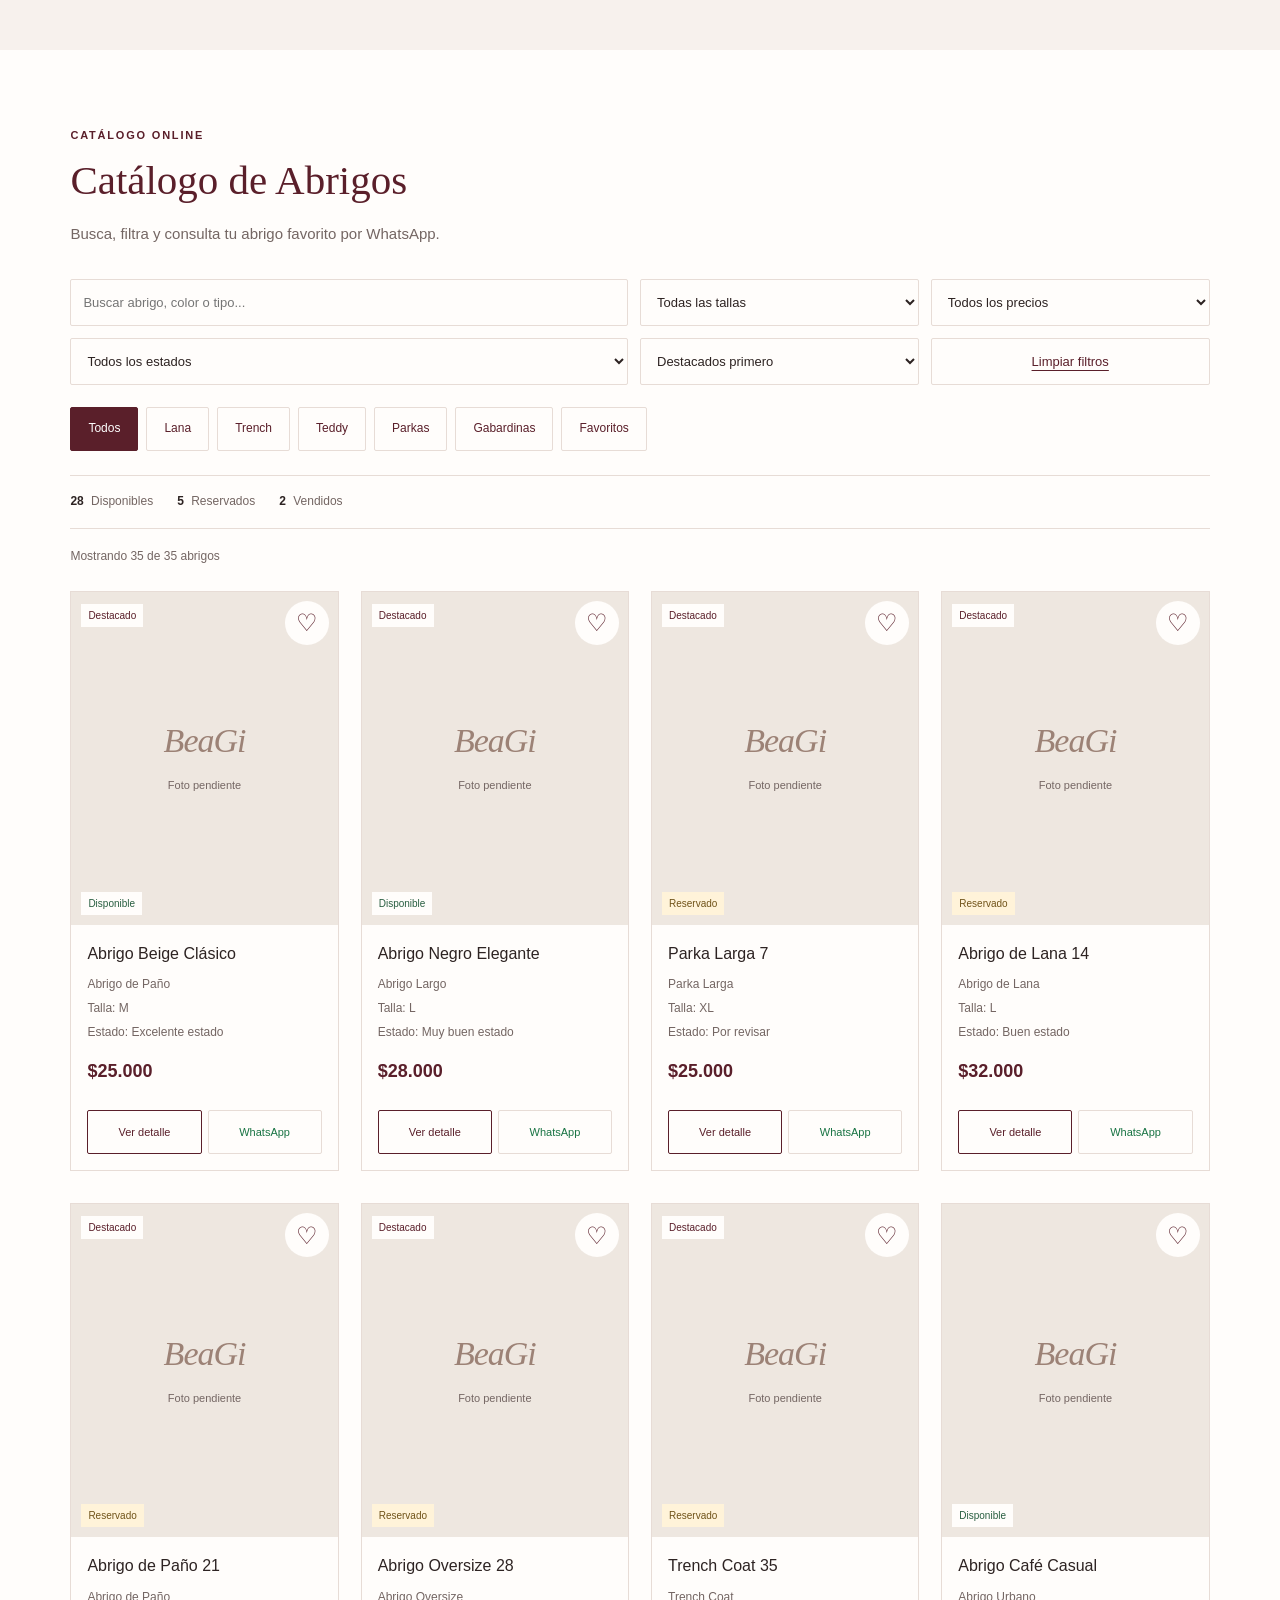
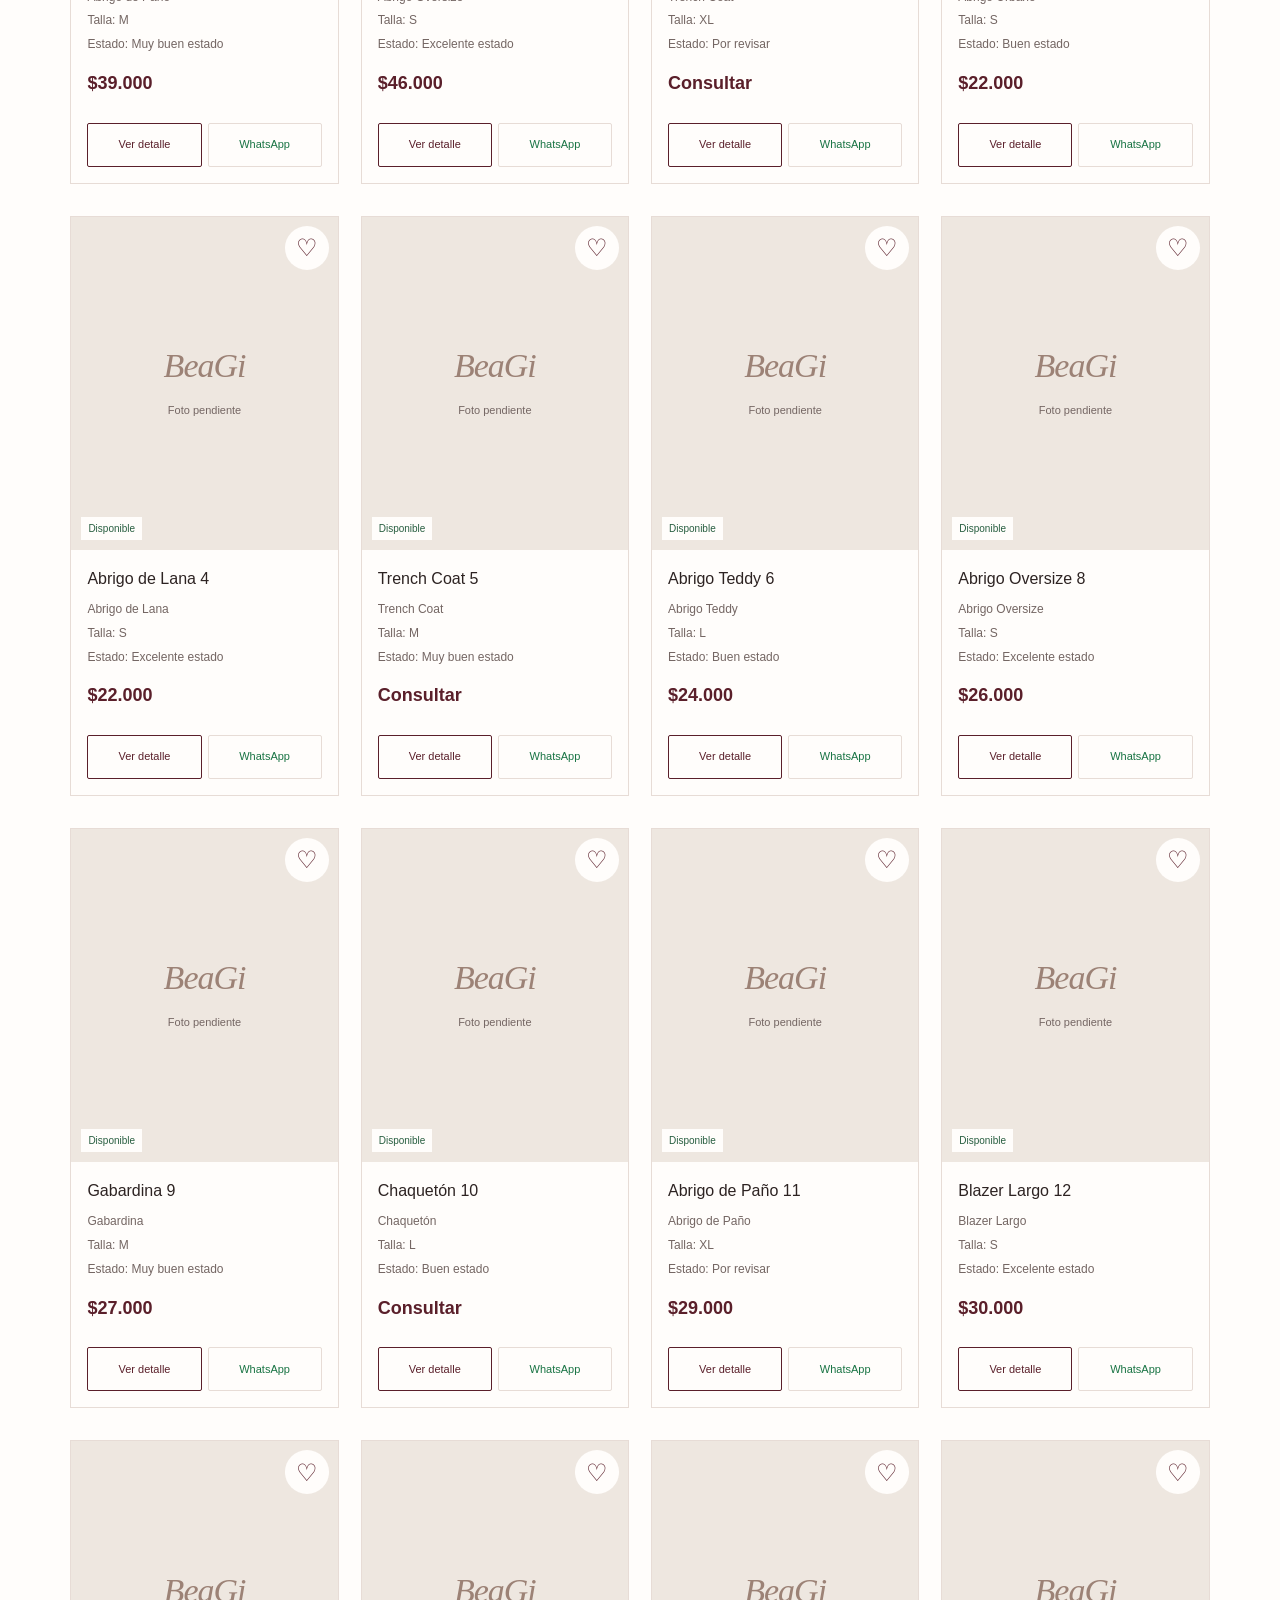
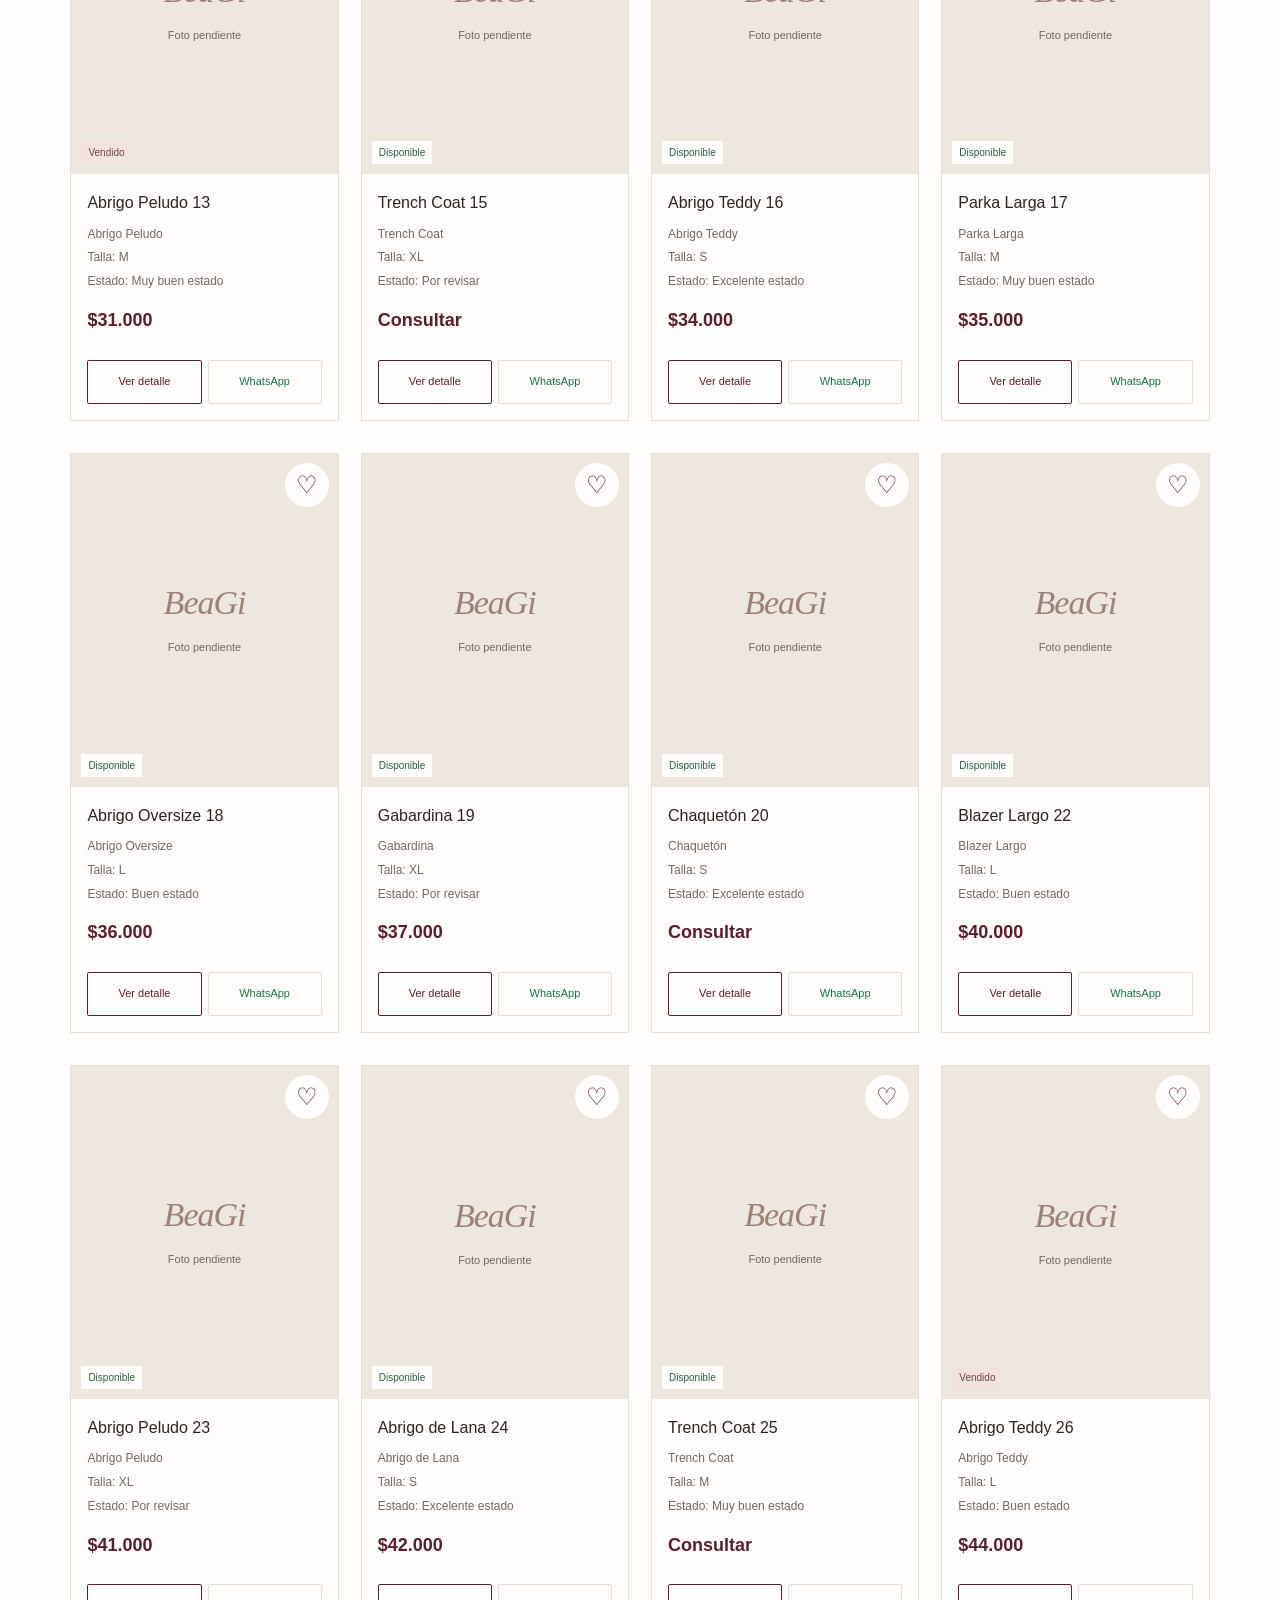
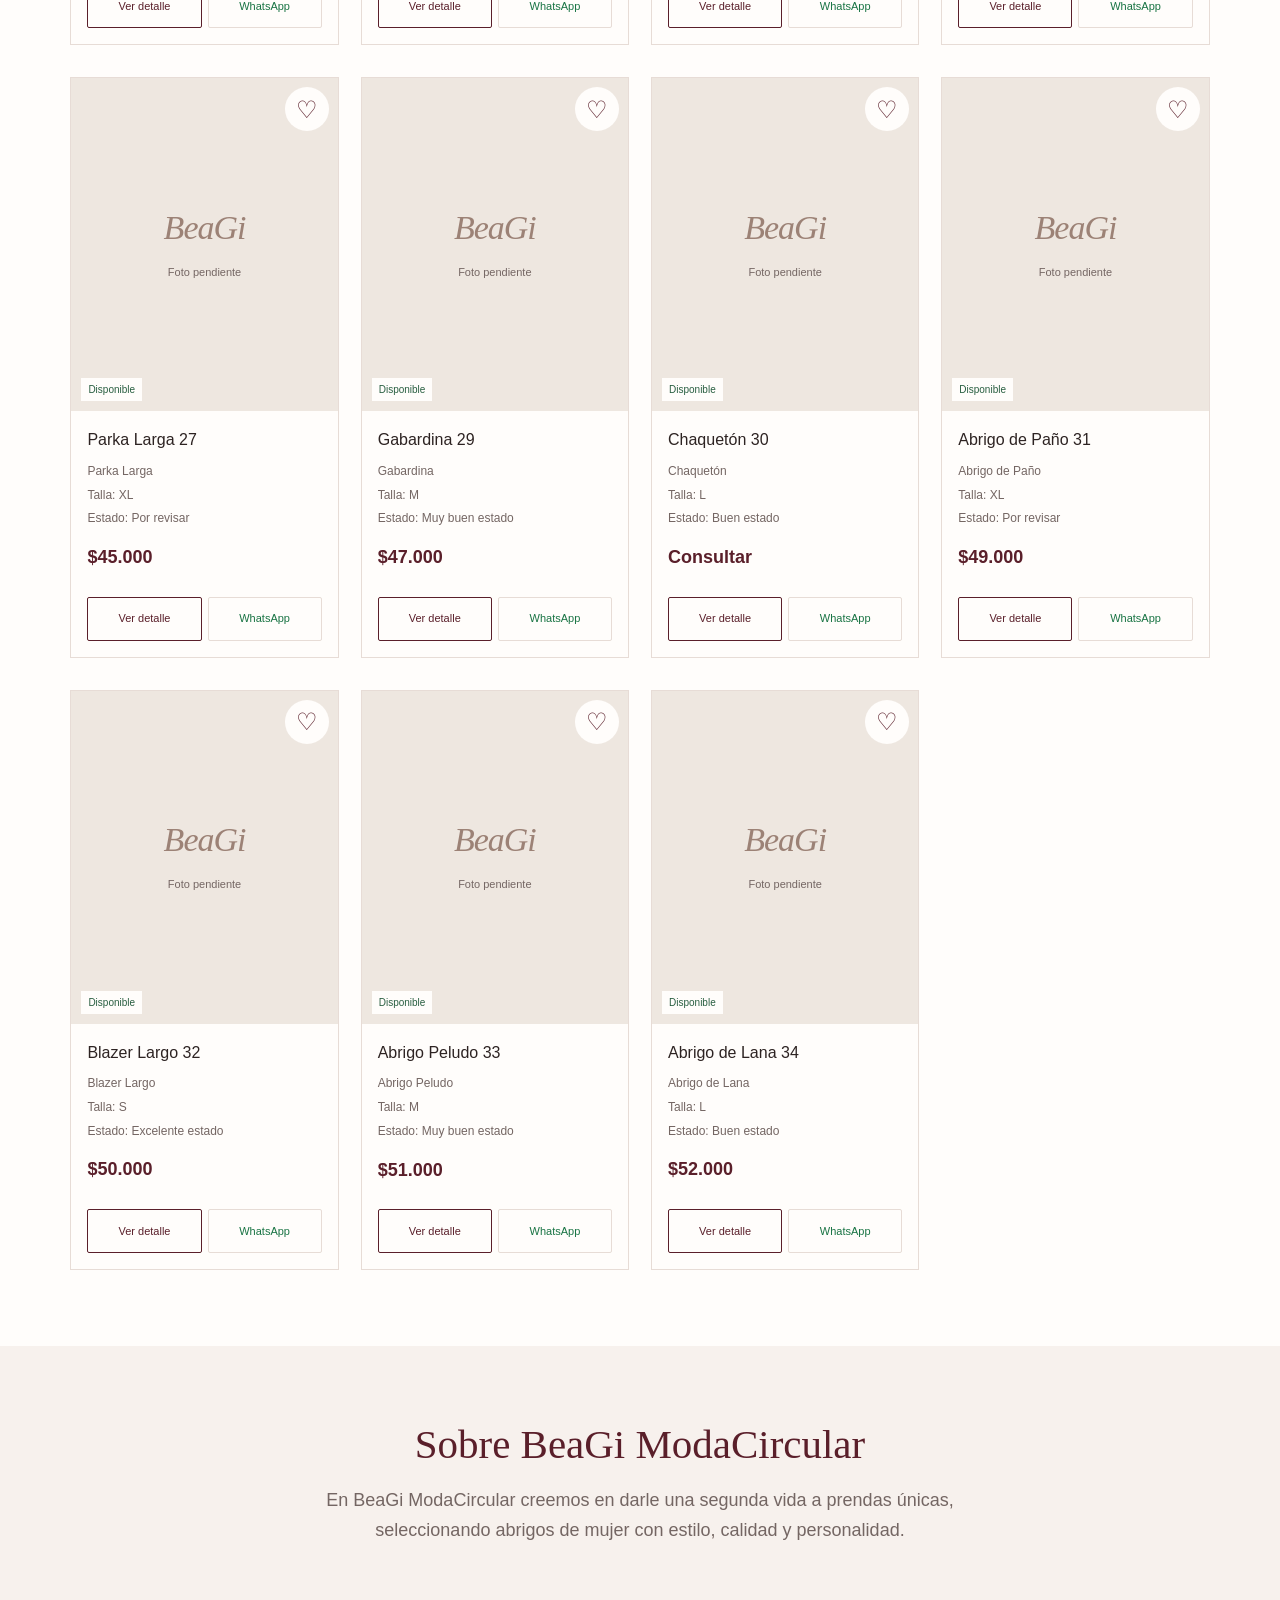
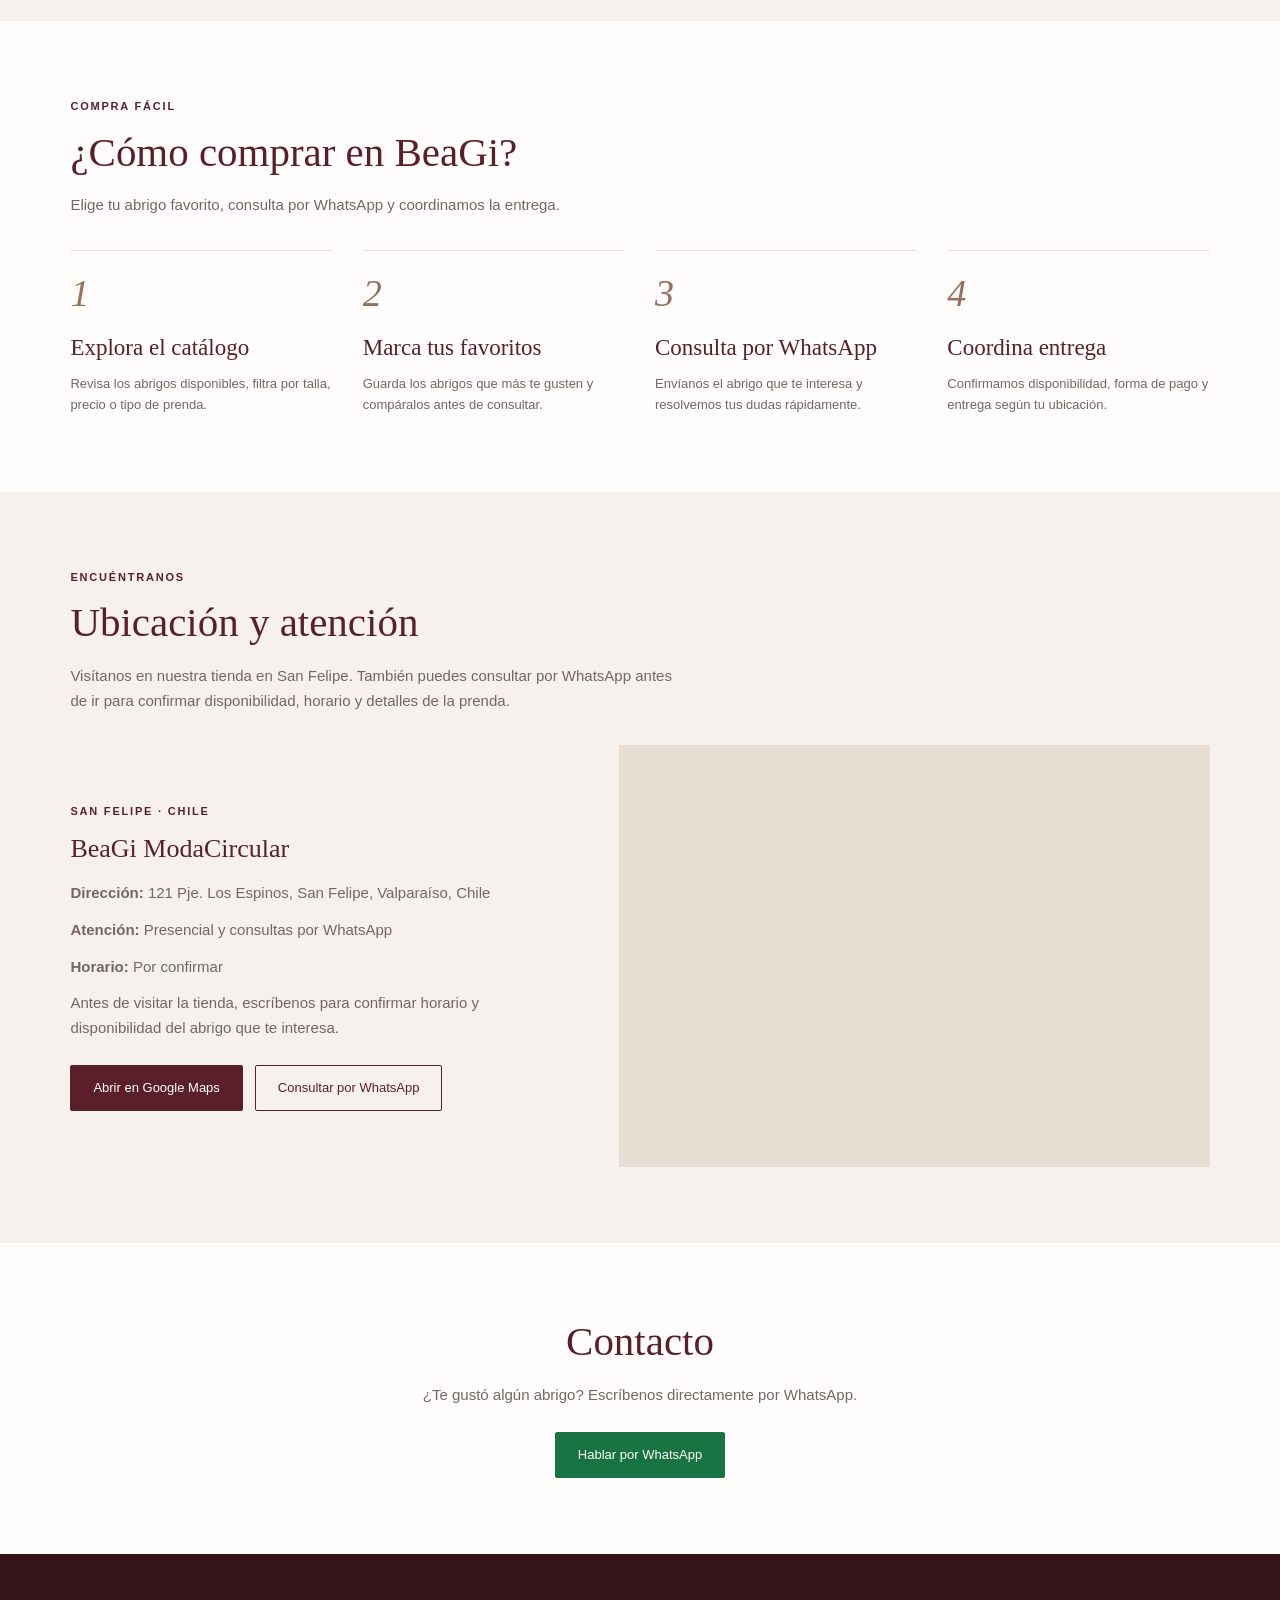
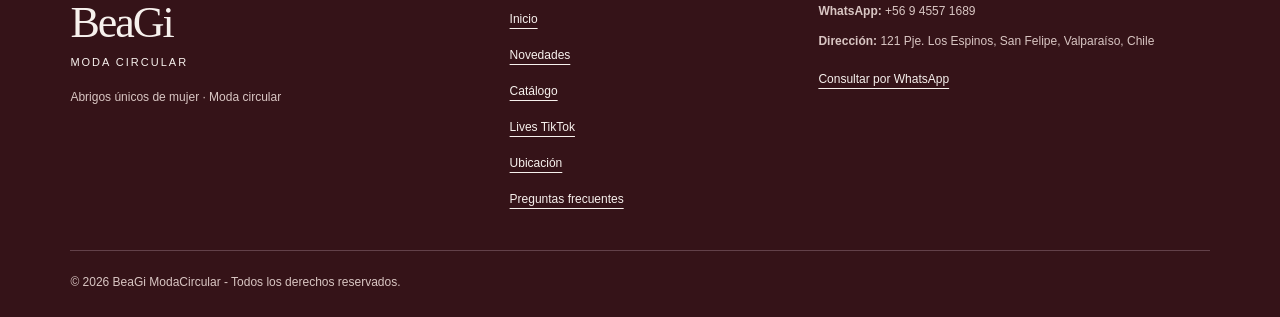
==== commit 67e7b876: "Add BeaGi sitemap and Google verification" ====
--- a/index.html
+++ b/index.html
@@ -21,6 +21,7 @@
     <meta name="twitter:image" content="https://mateocuetoc-hub.github.io/BeaGi-ModaCircular/img/preview-beagi.svg">
 
     <title>BeaGi ModaCircular | Abrigos de mujer y moda circular</title>
+    <link rel="canonical" href="https://mateocuetoc-hub.github.io/BeaGi-ModaCircular/">
     <link rel="stylesheet" href="css/style-v2.css">
 </head>
 <body>
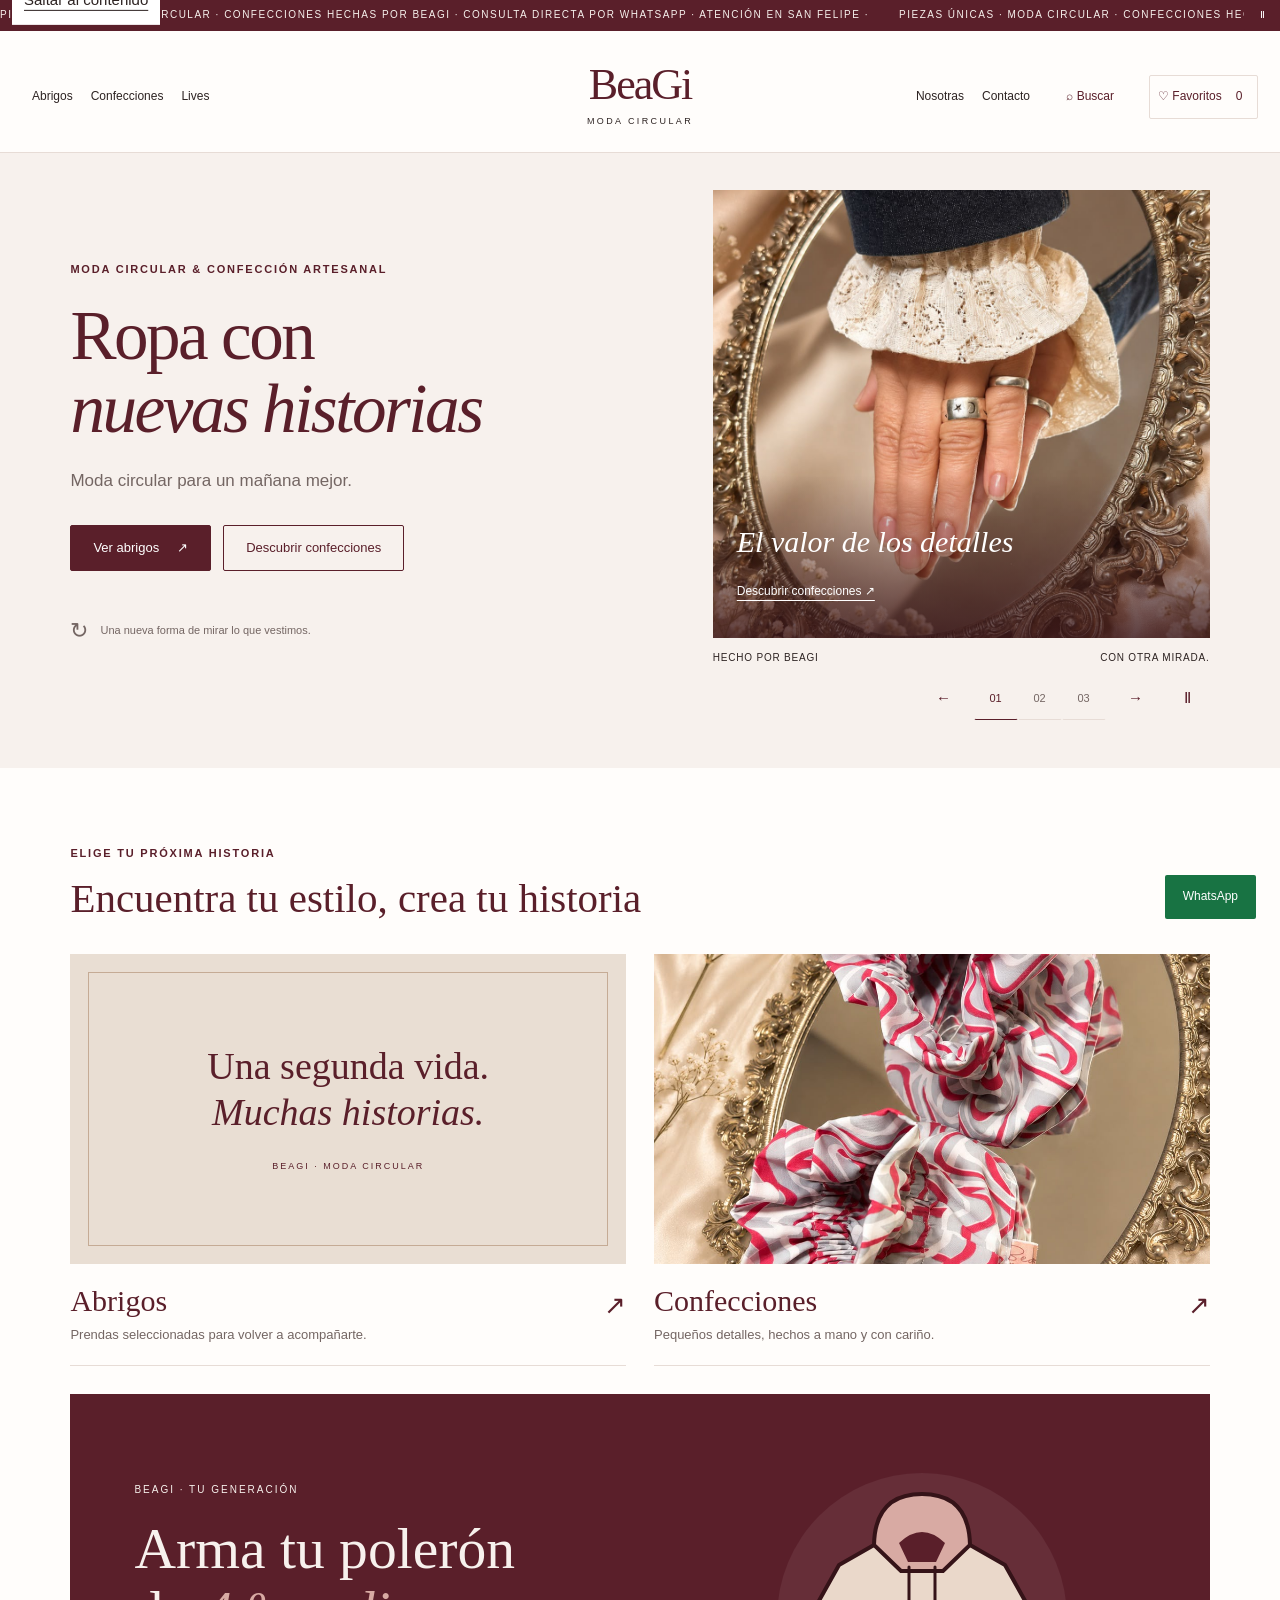
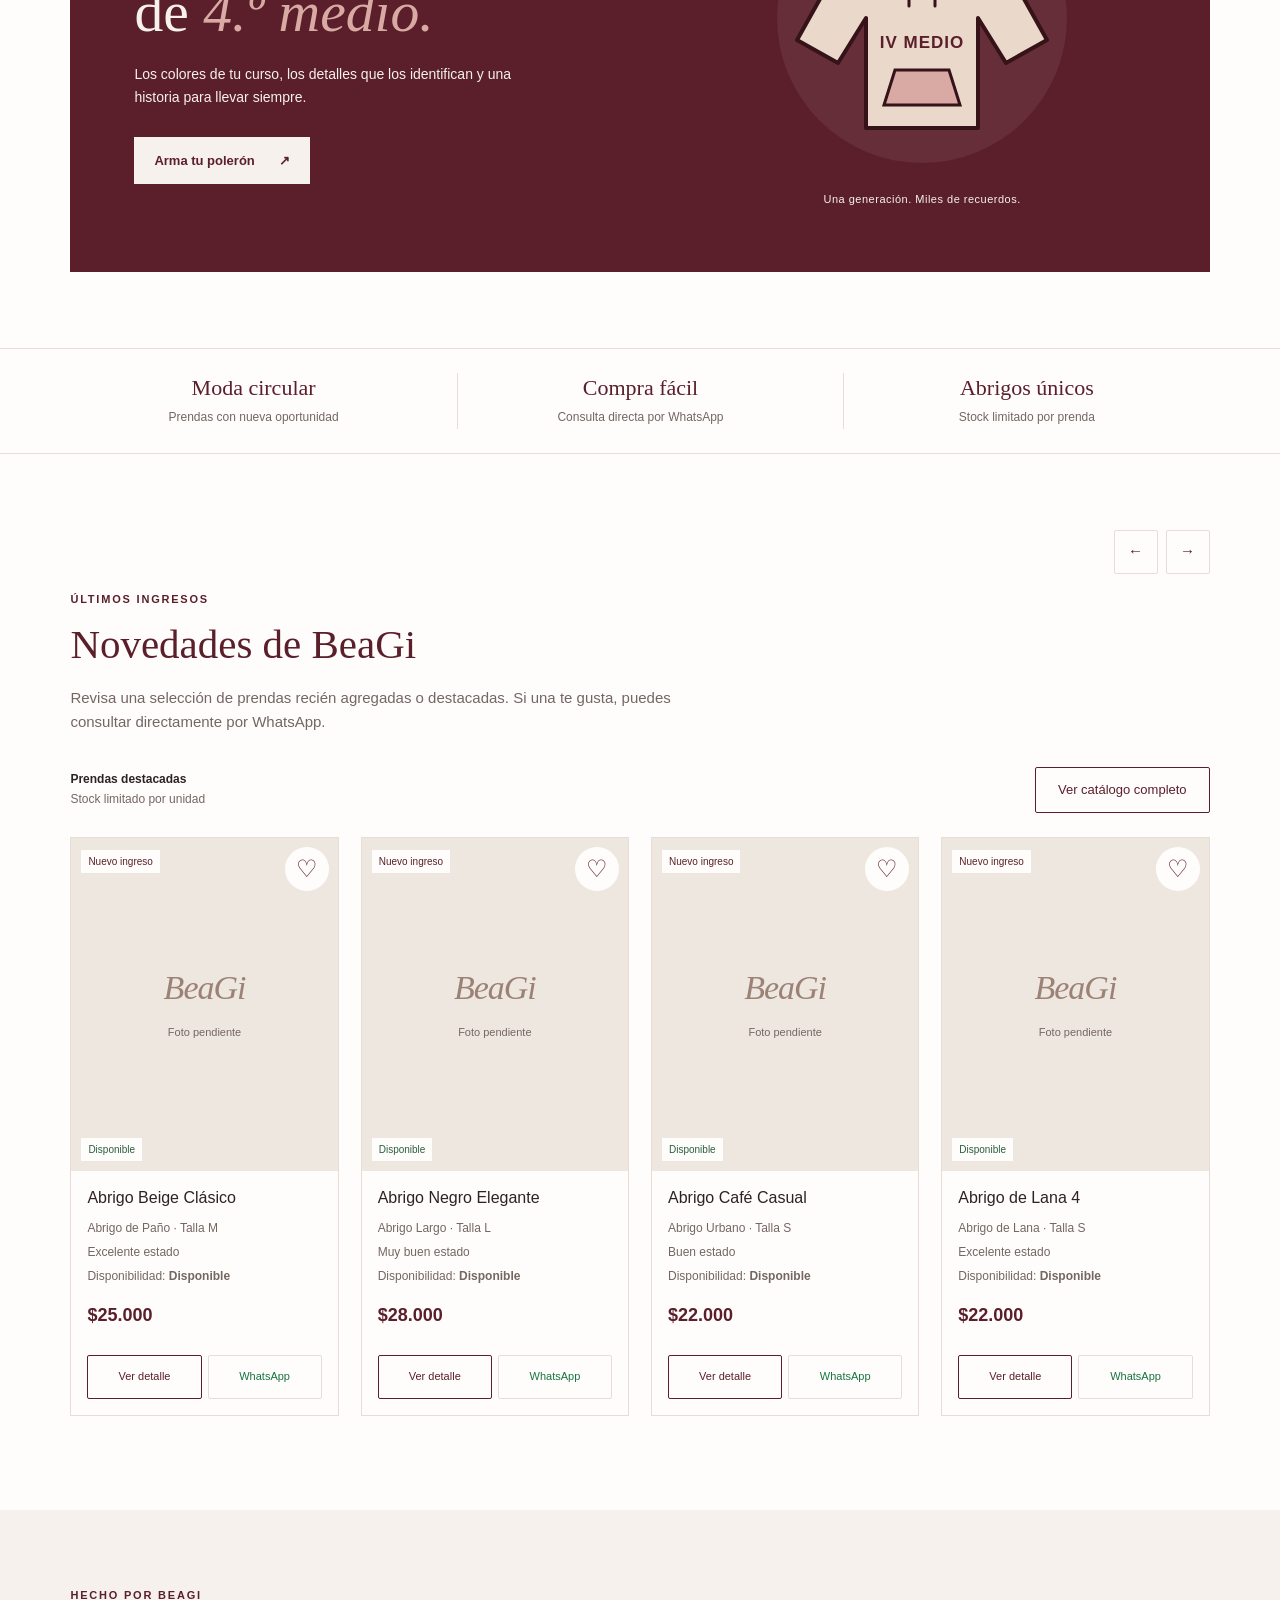
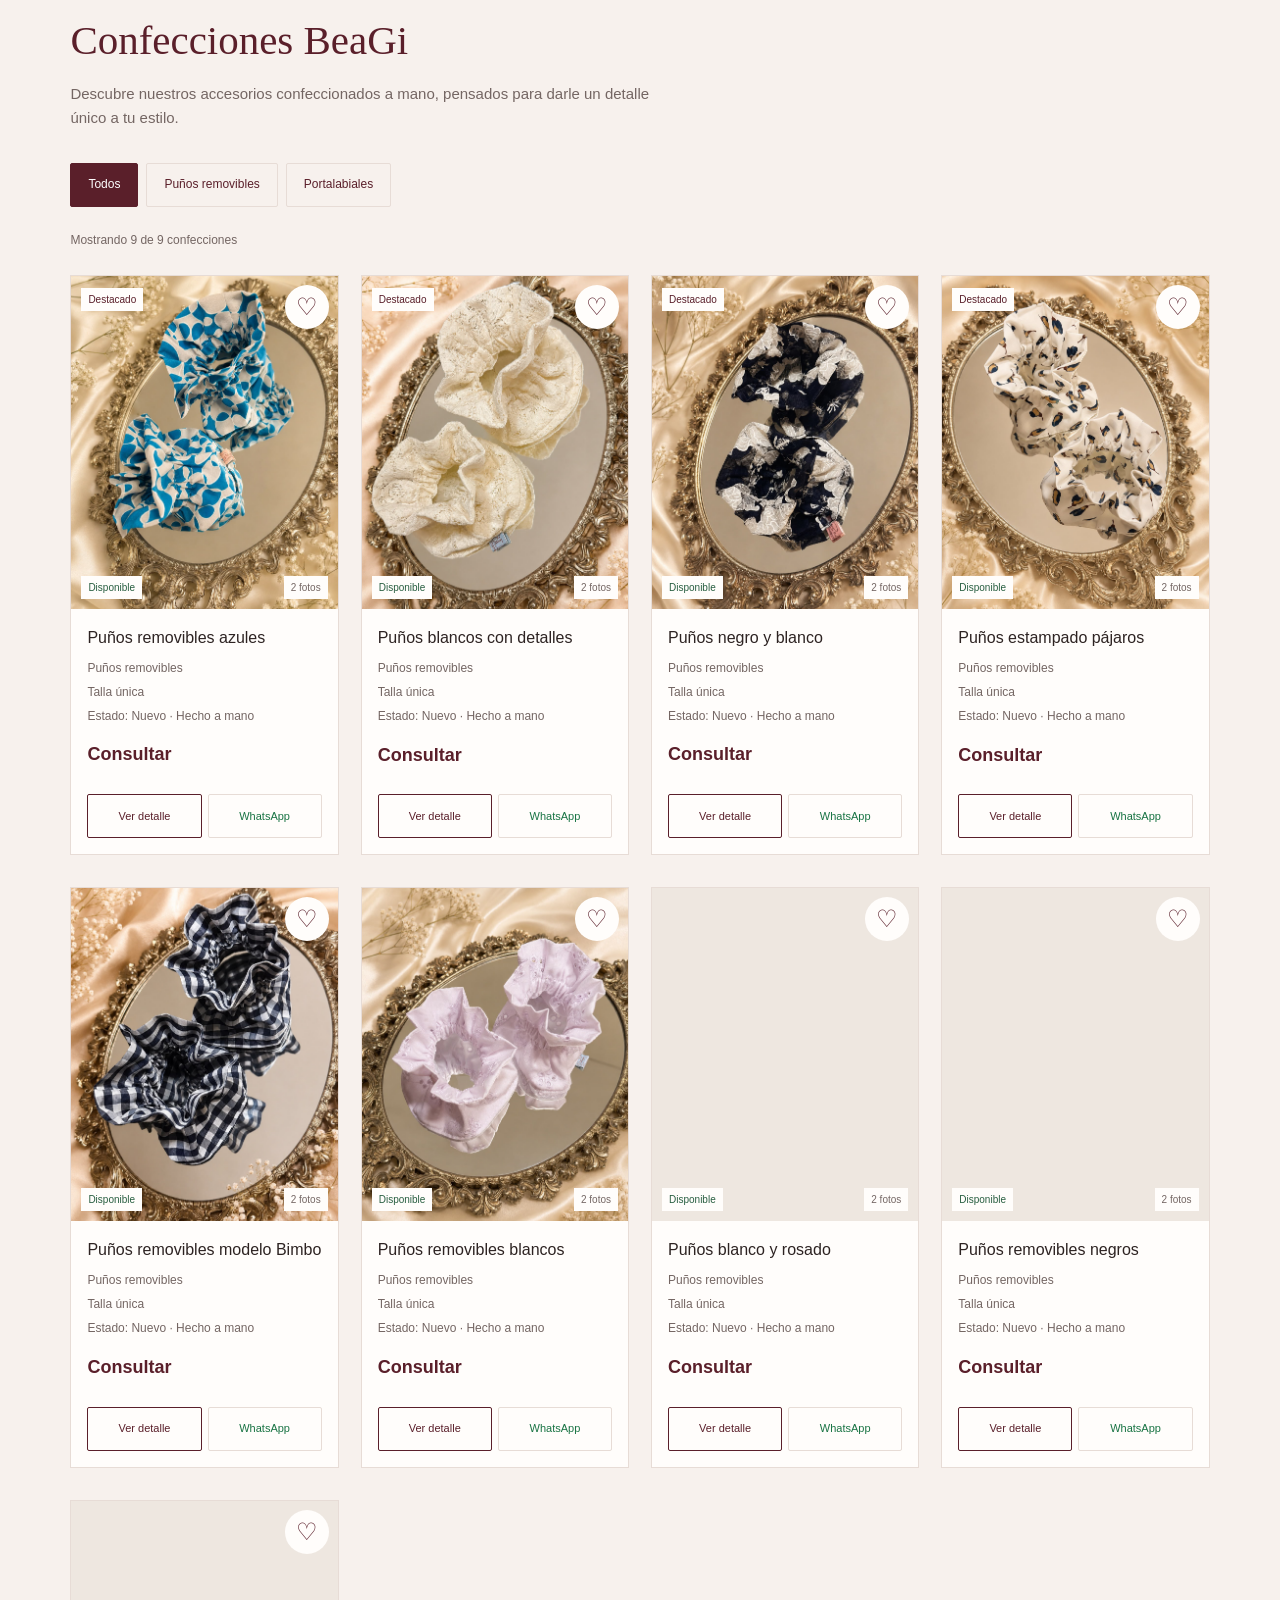
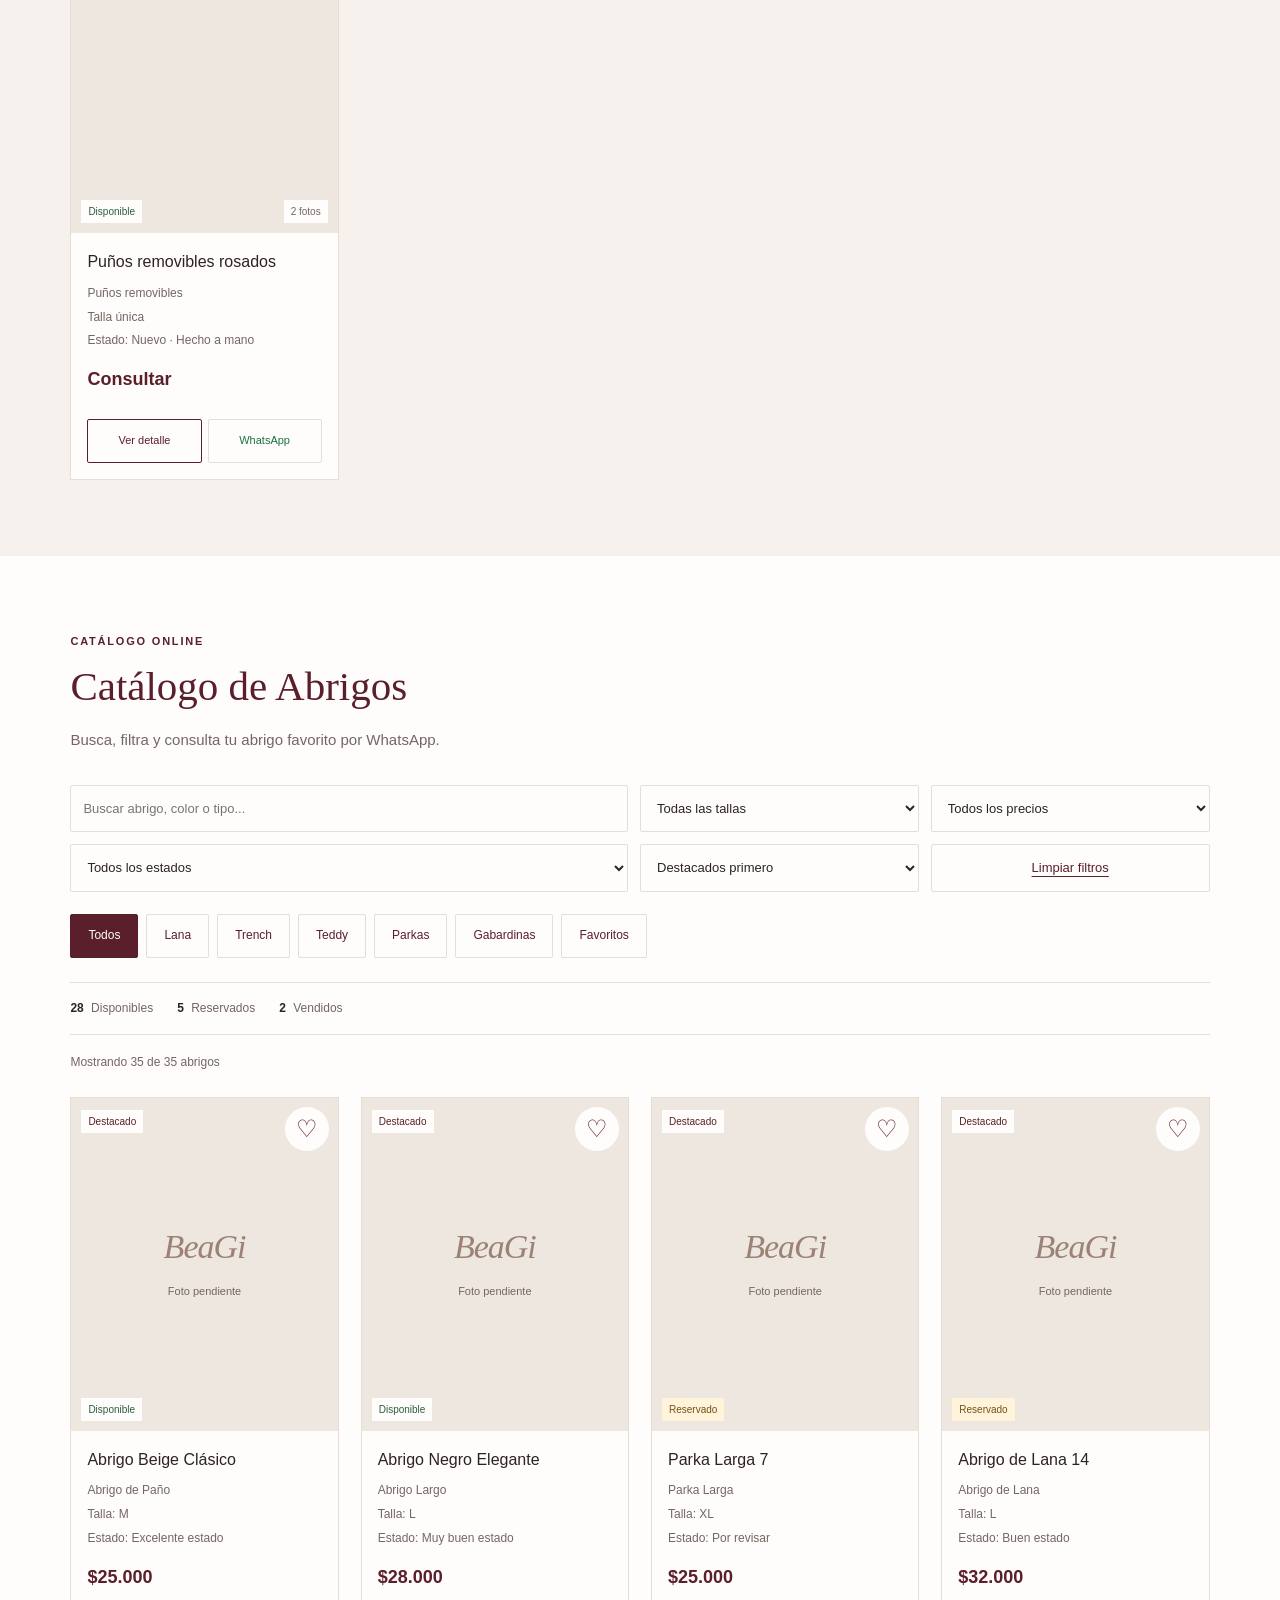
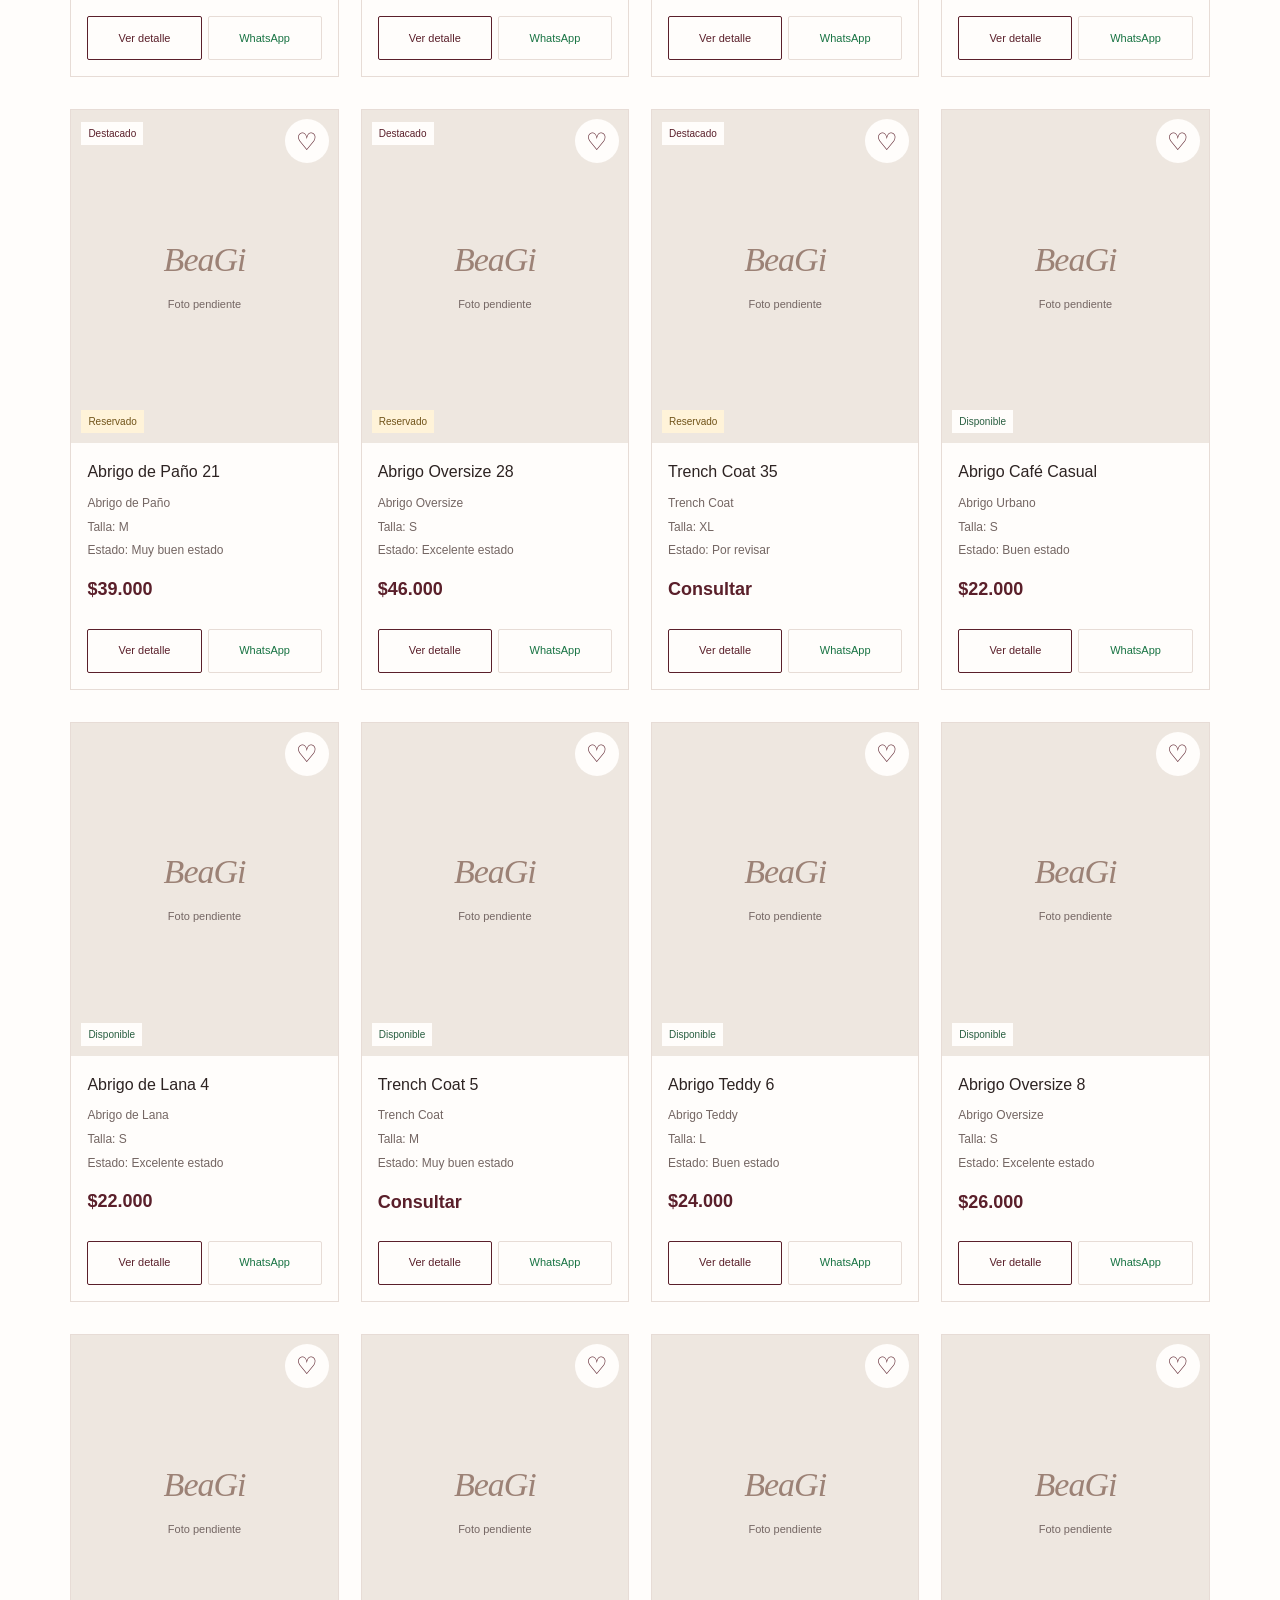
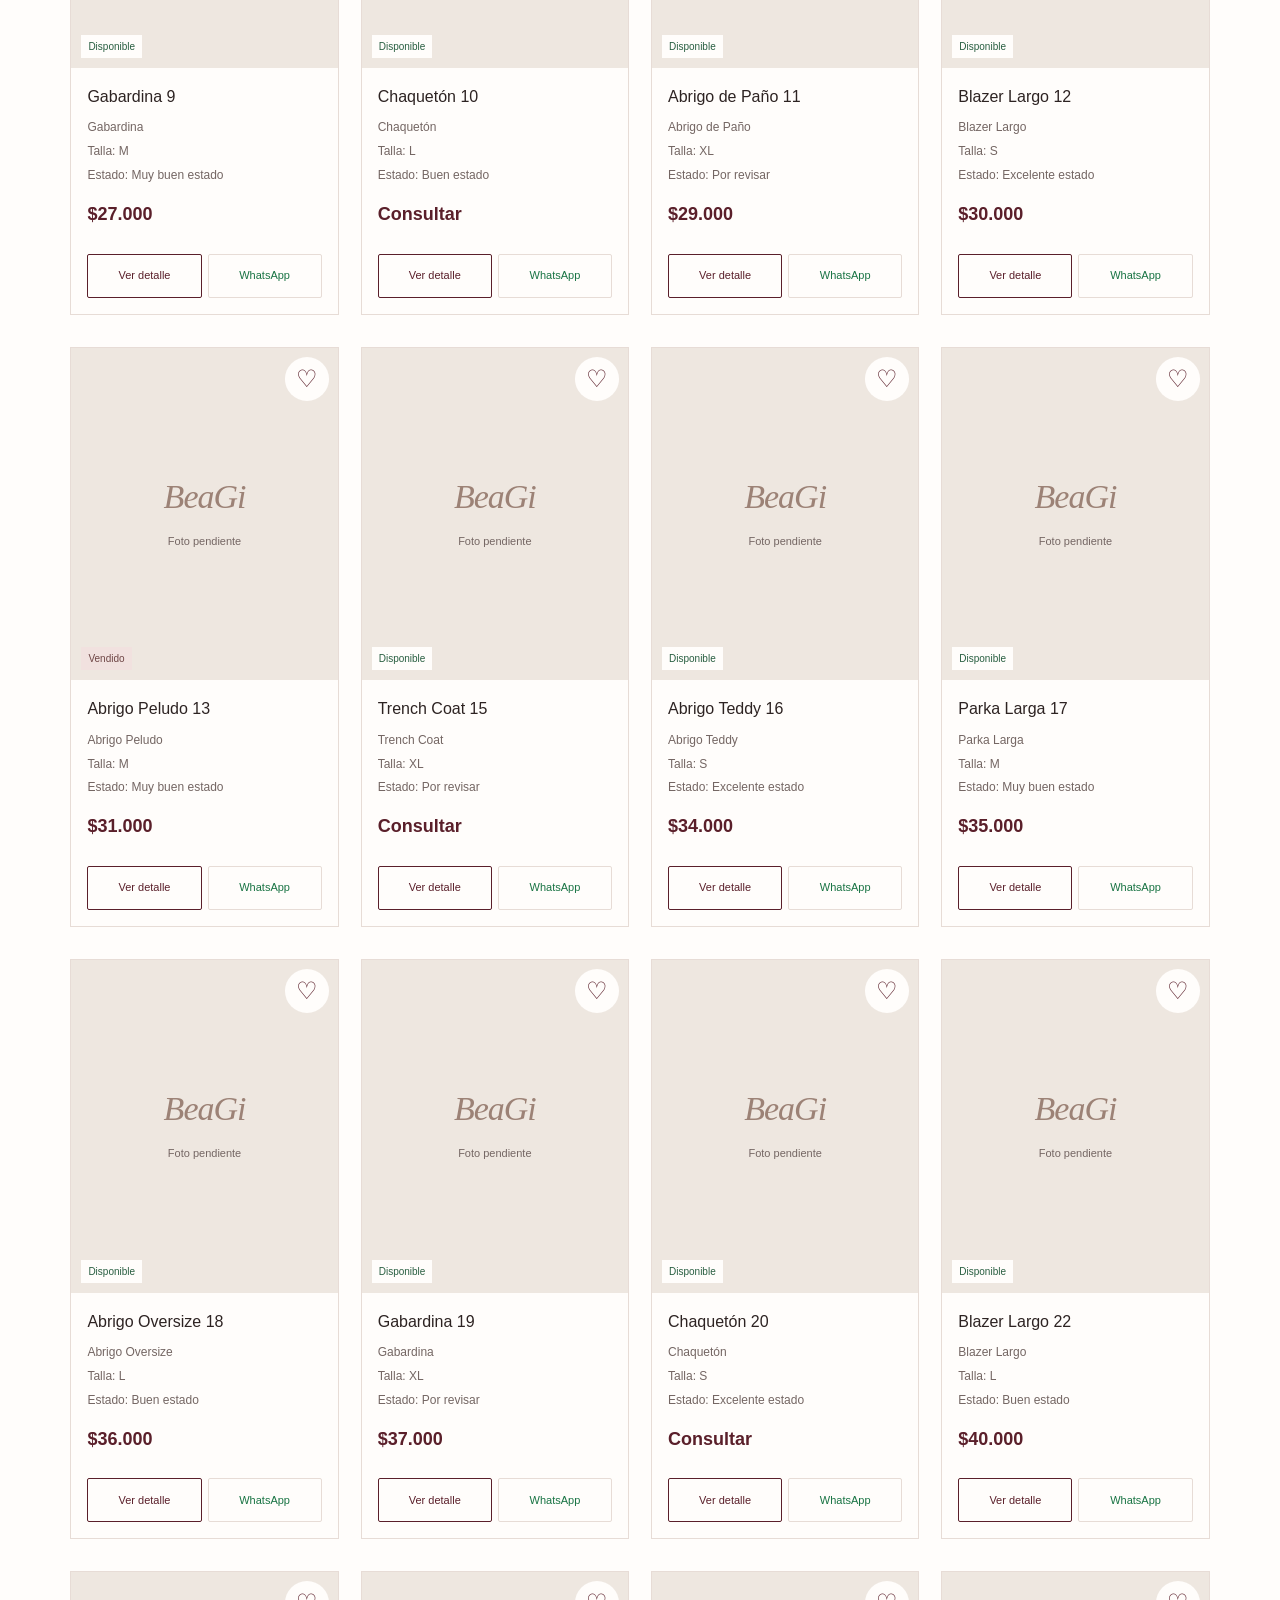
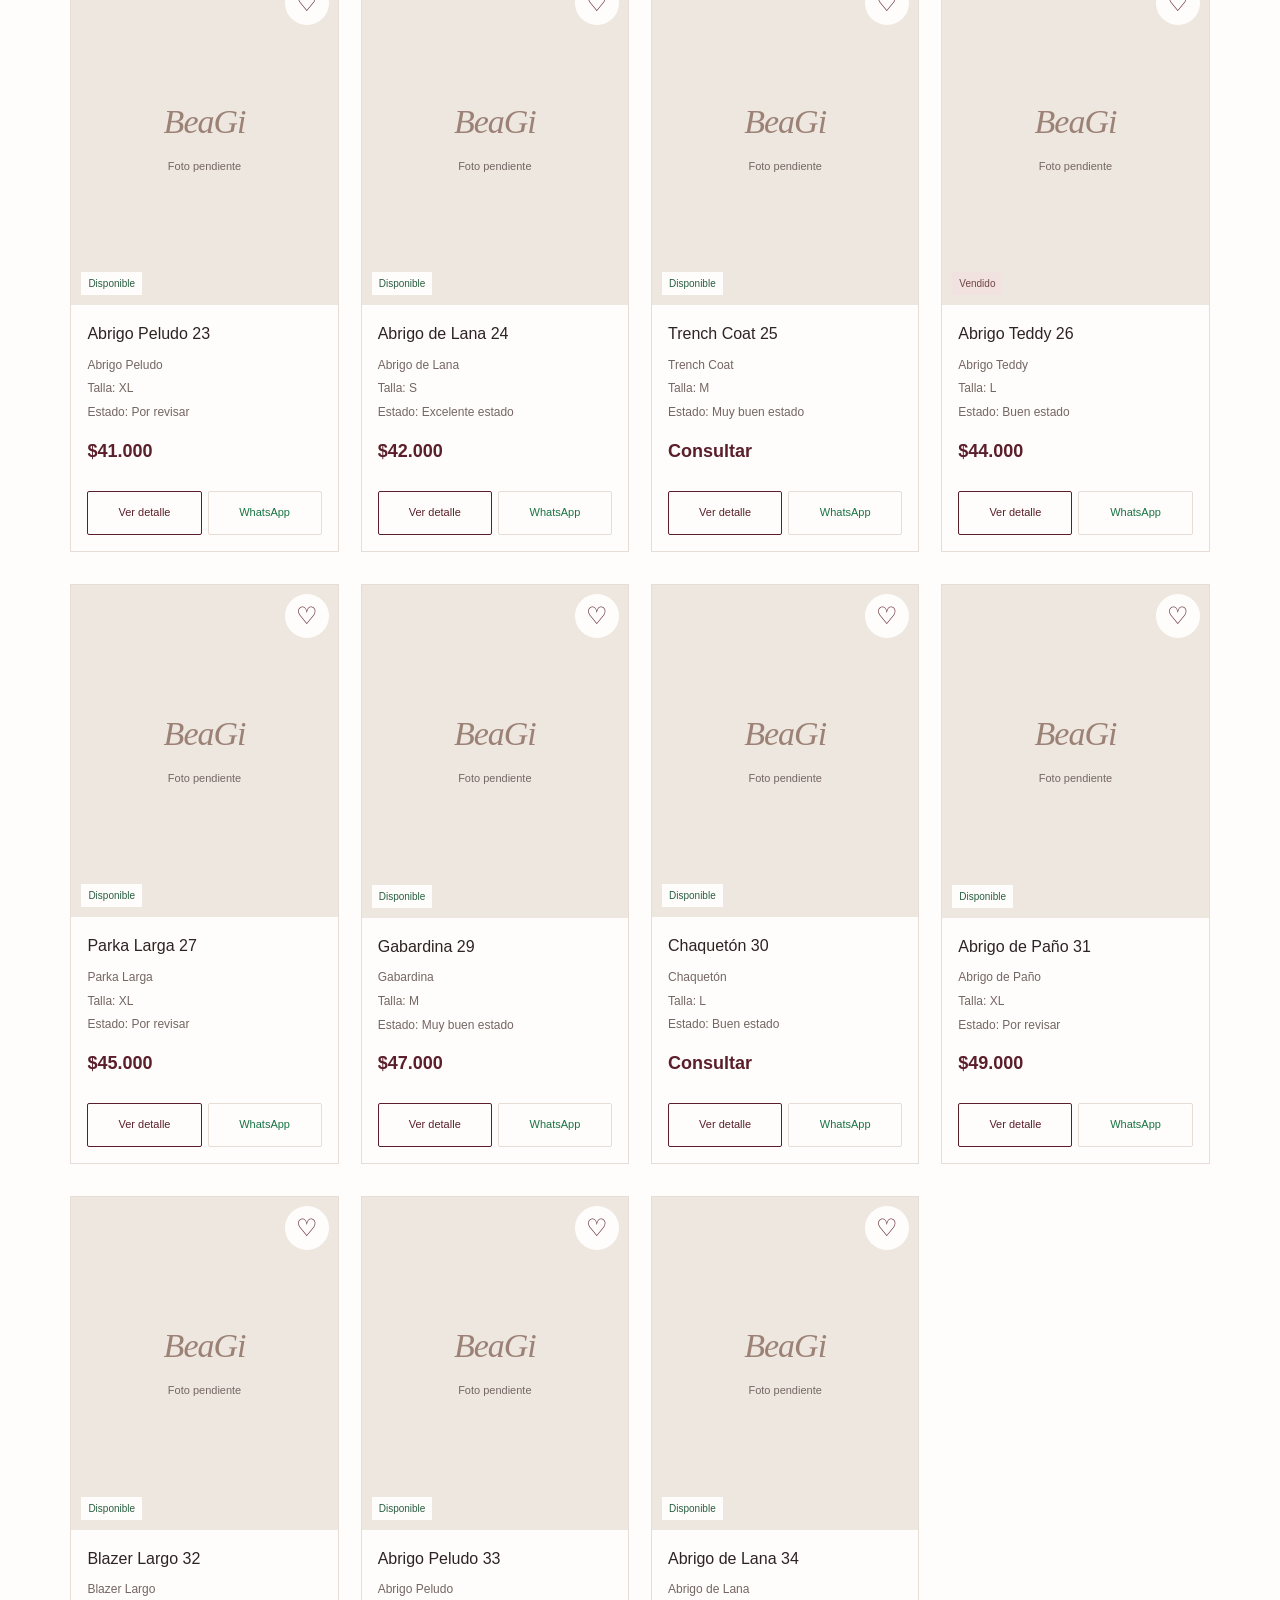
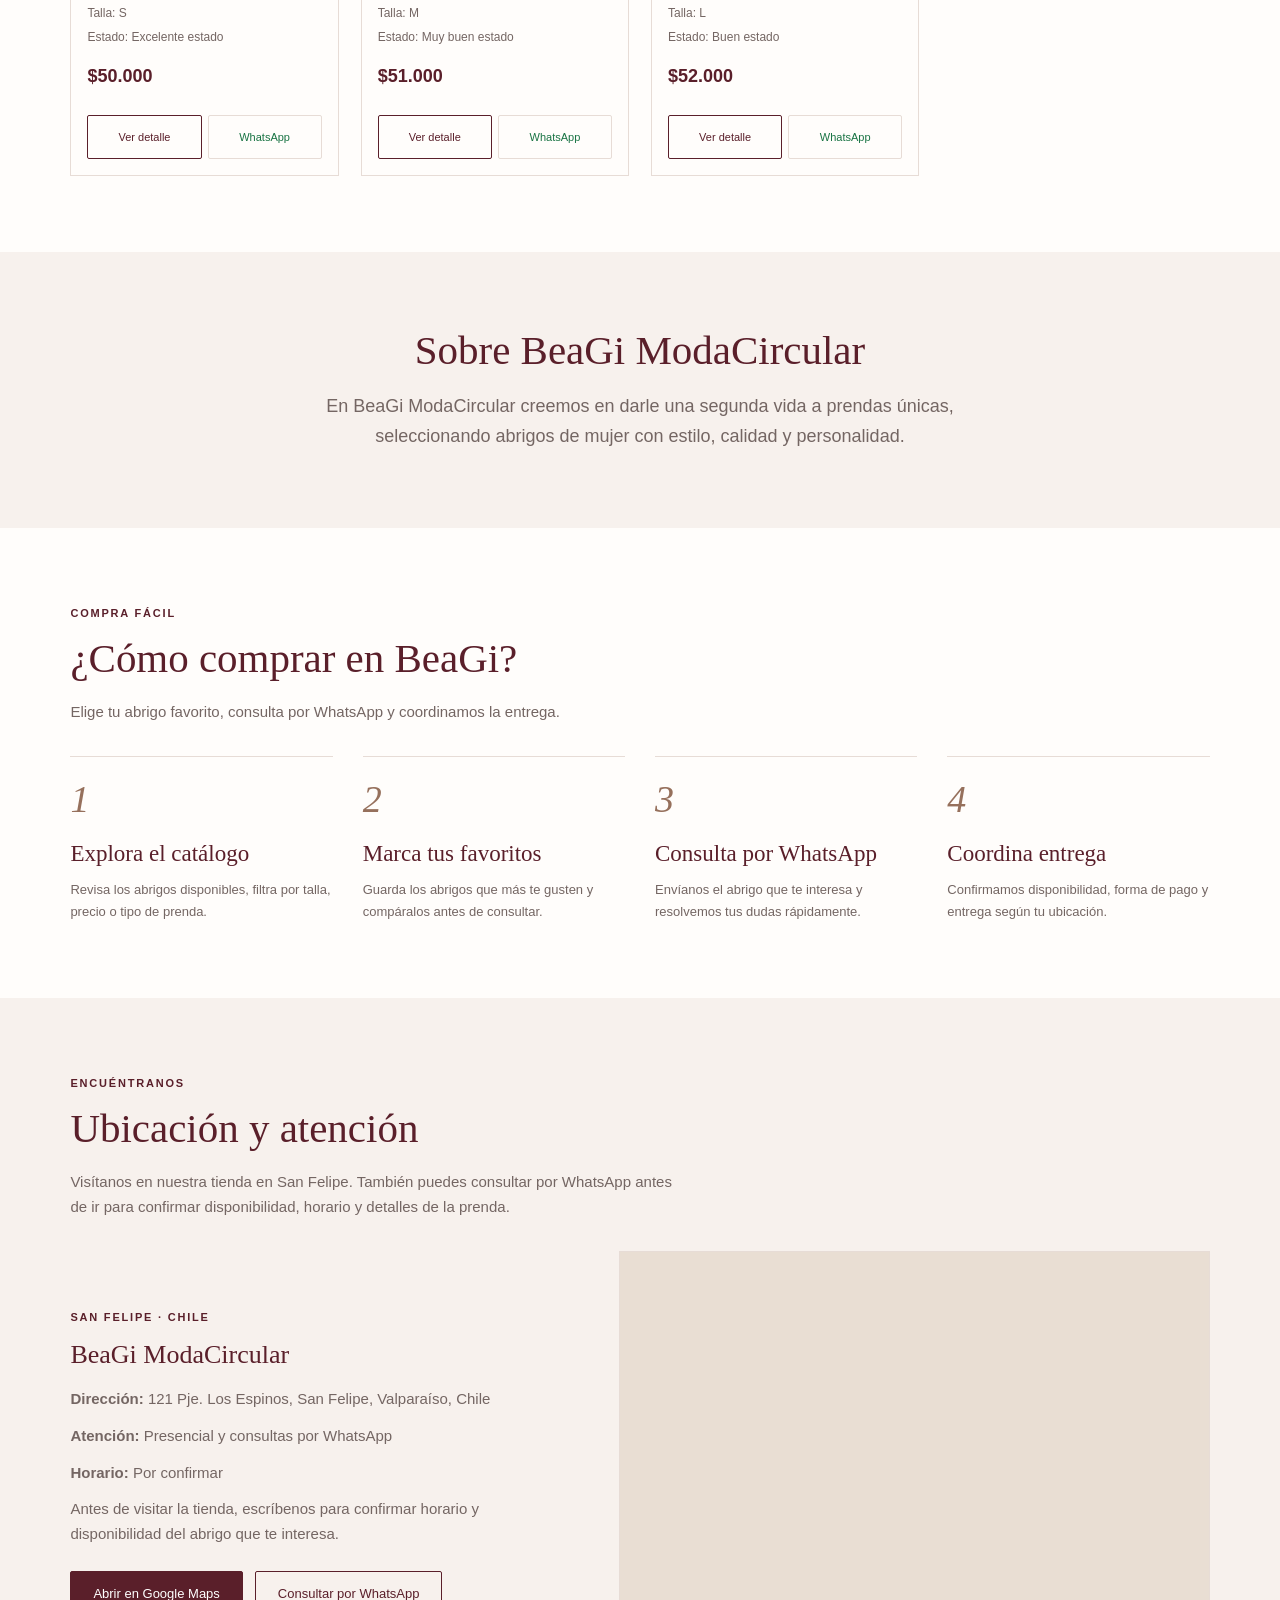
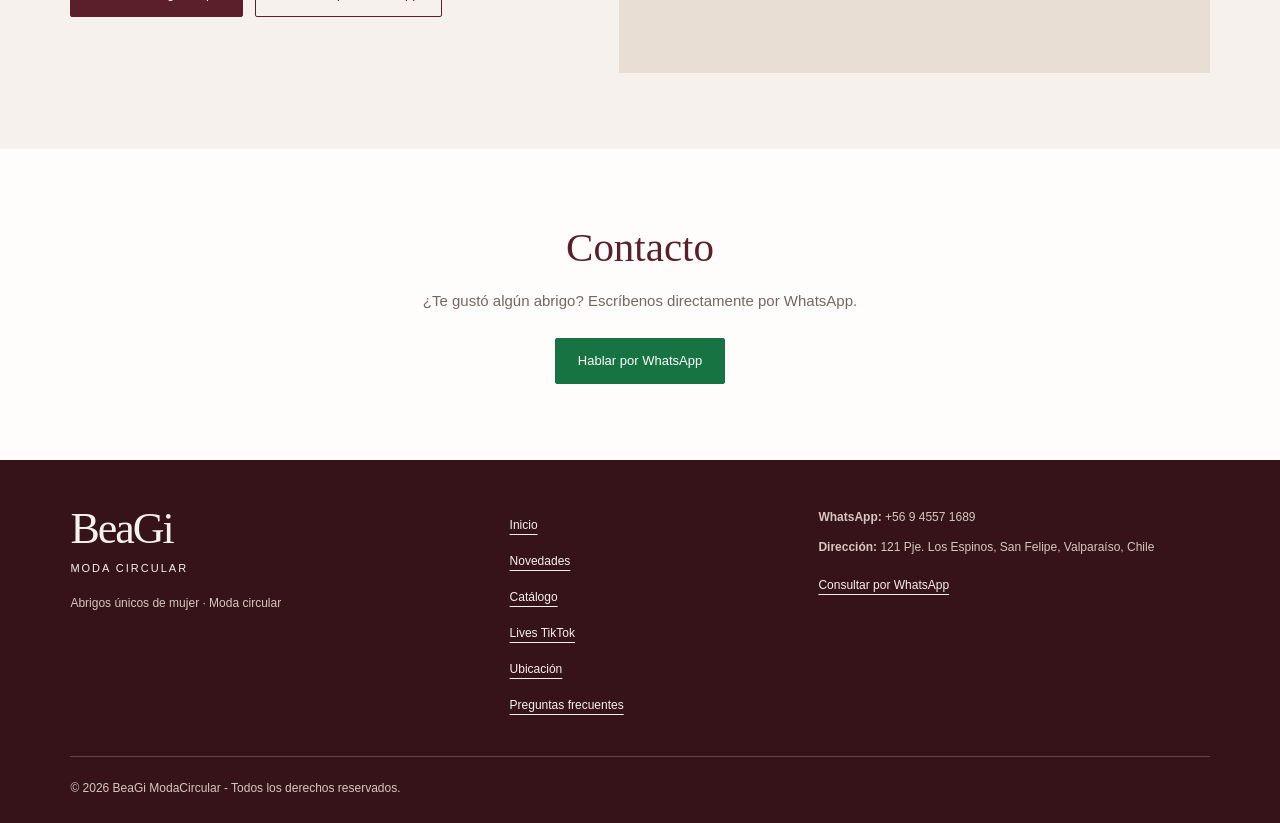
==== commit 56bbd74f: "Agrega sección independiente para polerones de cuarto medio" ====
--- a/index.html
+++ b/index.html
@@ -100,7 +100,7 @@
     </section>
 
     <section id="categorias" class="categorias" aria-labelledby="titulo-categorias">
-        <div class="seccion-header"><span class="etiqueta-seccion">Elige tu próxima historia</span><h2 id="titulo-categorias">Dos formas de encontrar tu estilo</h2></div>
+        <div class="seccion-header"><span class="etiqueta-seccion">Elige tu próxima historia</span><h2 id="titulo-categorias">Encuentra tu estilo, crea tu historia</h2></div>
         <div class="categorias-grid">
             <a class="categoria-card categoria-abrigos" href="#catalogo">
                 <div class="categoria-neutra" aria-hidden="true"><span>Una segunda vida.<br><em>Muchas historias.</em></span><small>BEAGI · MODA CIRCULAR</small></div>
@@ -109,6 +109,61 @@
             <a class="categoria-card" href="#confecciones">
                 <img src="assets/img/confecciones/punos/puno-blanco-rosado.jpeg" alt="Puños artesanales en blanco y rosado confeccionados por BeaGi" loading="lazy" decoding="async" width="1122" height="1402">
                 <div class="categoria-info"><div><h3>Confecciones</h3><p>Pequeños detalles, hechos a mano y con cariño.</p></div><span aria-hidden="true">↗</span></div>
+            </a>
+            <!-- Polerones generacionales: presentación del nuevo servicio. -->
+            <a class="categoria-card categoria-generacion" href="#polerones">
+                <div class="generacion-texto">
+                    <span class="generacion-etiqueta">BEAGI · TU GENERACIÓN</span>
+
+                    <h3>Arma tu polerón<br>de <em>4.º medio.</em></h3>
+
+                    <p>
+                        Los colores de tu curso, los detalles que los identifican
+                        y una historia para llevar siempre.
+                    </p>
+
+                    <span class="generacion-boton">
+                        Arma tu polerón <span aria-hidden="true">↗</span>
+                    </span>
+                </div>
+
+                <!-- Ilustración decorativa propia; no representa un modelo disponible. -->
+                <div class="generacion-ilustracion" aria-hidden="true">
+                    <svg viewBox="0 0 320 320" fill="none">
+                        <circle cx="160" cy="160" r="145"
+                                fill="currentColor" opacity=".07"/>
+
+                        <!-- Cuerpo y mangas -->
+                        <path d="M112 87 77 107 35 182 76 205 104 160
+                                 104 270 216 270 216 160 244 205
+                                 285 182 243 107 208 87Z"
+                              fill="#ead8ca" stroke="#351318" stroke-width="4"
+                              stroke-linejoin="round"/>
+
+                        <!-- Capucha -->
+                        <path d="M112 87Q113 36 160 36Q207 36 208 87
+                                 L181 113H139Z"
+                              fill="#d8aaa3" stroke="#351318" stroke-width="4"/>
+                        <path d="M137 85Q160 63 183 85L174 104H146Z"
+                              fill="#5a1f2a"/>
+
+                        <!-- Cordones y bolsillo -->
+                        <path d="M147 109V148M173 109V148"
+                              stroke="#351318" stroke-width="3"
+                              stroke-linecap="round"/>
+                        <path d="M133 212H187L198 247H122Z"
+                              fill="#d8aaa3" stroke="#351318" stroke-width="3"/>
+
+                        <text x="160" y="190"
+                            text-anchor="middle"
+                            fill="#5a1f2a"
+                            font-family="Arial, sans-serif"
+                            font-size="17"
+                            font-weight="700"
+                            letter-spacing="1">IV MEDIO</text>
+                    </svg>
+                    <span>Una generación. Miles de recuerdos.</span>
+                </div>
             </a>
         </div>
     </section>
@@ -579,6 +634,98 @@
     </section>
 
     
+    <section id="polerones"
+             class="polerones"
+             aria-labelledby="titulo-polerones">
+
+        <a class="polerones-volver" href="#categorias">
+            ← Volver al inicio
+        </a>
+
+        <header class="polerones-encabezado">
+            <span class="etiqueta-seccion">BEAGI · TU GENERACIÓN</span>
+
+            <h2 id="titulo-polerones">
+                Su historia, <em>su polerón.</em>
+            </h2>
+
+            <p>
+                Un espacio para darle forma al recuerdo de tu curso,
+                con los modelos y detalles confeccionados por BeaGi.
+            </p>
+        </header>
+
+        <div class="polerones-estudio">
+            <div class="polerones-preview">
+                <span class="polerones-insignia">TU PRÓXIMO RECUERDO</span>
+
+                <svg viewBox="0 0 320 320"
+                     role="img"
+                     aria-label="Ilustración referencial de un polerón de cuarto medio">
+                    <circle cx="160" cy="160" r="145" fill="#ead8ca"/>
+
+                    <path d="M112 87 77 107 35 182 76 205 104 160
+                             104 270 216 270 216 160 244 205
+                             285 182 243 107 208 87Z"
+                          fill="#f7f1ed" stroke="#5a1f2a"
+                          stroke-width="4" stroke-linejoin="round"/>
+
+                    <path d="M112 87Q113 36 160 36Q207 36 208 87
+                             L181 113H139Z"
+                          fill="#d8aaa3" stroke="#5a1f2a"
+                          stroke-width="4"/>
+
+                    <path d="M137 85Q160 63 183 85L174 104H146Z"
+                          fill="#5a1f2a"/>
+
+                    <path d="M147 109V148M173 109V148"
+                          stroke="#5a1f2a" stroke-width="3"
+                          stroke-linecap="round"/>
+
+                    <path d="M133 212H187L198 247H122Z"
+                          fill="#d8aaa3" stroke="#5a1f2a"
+                          stroke-width="3"/>
+
+                    <text x="160" y="190" text-anchor="middle"
+                          fill="#5a1f2a" font-family="Arial, sans-serif"
+                          font-size="17" font-weight="700"
+                          letter-spacing="1">IV MEDIO</text>
+                </svg>
+
+                <p>Ilustración referencial · Modelo por confirmar</p>
+            </div>
+
+            <div class="polerones-detalles">
+                <span class="etiqueta-seccion">DISEÑADO POR TU CURSO</span>
+                <h3>Aquí empieza su diseño</h3>
+
+                <p>
+                    Estamos preparando las opciones de personalización
+                    junto a nuestra confeccionista.
+                </p>
+
+                <ol class="polerones-pasos">
+                    <li>
+                        <strong>Elijan su modelo</strong>
+                        <span>Entre las bases disponibles de BeaGi.</span>
+                    </li>
+                    <li>
+                        <strong>Denle su identidad</strong>
+                        <span>Colores, textos y detalles de su generación.</span>
+                    </li>
+                    <li>
+                        <strong>Revisemos la propuesta</strong>
+                        <span>Diseño de referencia y cotización con BeaGi.</span>
+                    </li>
+                </ol>
+
+                <p class="polerones-aviso">
+                    Próximamente podrán configurar su polerón aquí.
+                    Las opciones y los precios se publicarán una vez confirmados.
+                </p>
+            </div>
+        </div>
+    </section>
     </main>
 
     <footer class="footer footer-mejorado">
--- a/css/style-v2.css
+++ b/css/style-v2.css
@@ -400,6 +400,7 @@
 .novedades-controles { display: flex; justify-content: flex-end; gap: 8px; margin-bottom: 16px; }
 .novedades-controles button { width: 44px; }
 .producto-imagen > .producto-foto-secundaria { position: absolute; inset: 0; opacity: 0; z-index: 1; pointer-events: none; }
+.producto-imagen.foto-secundaria-visible > .producto-foto-secundaria { opacity: 1; }
 .producto-imagen > img { transition: opacity .4s ease, transform .55s ease; }
 .producto-imagen > button, .producto-imagen > span { z-index: 2; }
 .vista-rapida { display: none; position: absolute; bottom: 42px; left: 12px; right: 12px; background: var(--color-superficie); }
@@ -481,3 +482,216 @@
     .nav-links { gap: 12px; }
     .nav-links a { font-size: 11px; }
 }
+
+/* Tarjeta de acceso */
+.generacion-texto h3 {
+    font-size: clamp(30px, 3.4vw, 46px);
+    line-height: 1.15;
+}
+
+.generacion-texto h3 em {
+    color: #f7f1ed;
+}
+
+/* Sección independiente de polerones */
+.polerones {
+    background: #fcf8f5;
+}
+
+.polerones-volver {
+    display: inline-flex;
+    padding: 10px 0;
+    margin-bottom: 28px;
+    color: #5a1f2a;
+    text-decoration: none;
+    font-weight: 600;
+}
+
+.polerones-volver:hover {
+    text-decoration: underline;
+}
+
+.polerones-encabezado {
+    max-width: 680px;
+    margin-bottom: 36px;
+}
+
+.polerones-encabezado h2 {
+    margin: 12px 0 18px;
+    font-size: clamp(34px, 4.5vw, 56px);
+}
+
+.polerones-encabezado h2 em {
+    color: #7c3545;
+}
+
+.polerones-encabezado p,
+.polerones-detalles > p {
+    line-height: 1.7;
+}
+
+.polerones-estudio {
+    display: grid;
+    grid-template-columns: minmax(0, 1fr) minmax(0, 1fr);
+    border: 1px solid #e5d7cf;
+    border-radius: 20px;
+    overflow: hidden;
+    background: #fff;
+}
+
+.polerones-preview {
+    display: flex;
+    flex-direction: column;
+    align-items: center;
+    justify-content: center;
+    gap: 24px;
+    padding: clamp(24px, 4vw, 48px);
+    background: #f1e6de;
+    text-align: center;
+}
+
+.polerones-insignia {
+    color: #5a1f2a;
+    font-size: 11px;
+    font-weight: 700;
+    letter-spacing: 2px;
+}
+
+.polerones-preview svg {
+    display: block;
+    width: min(100%, 340px);
+    height: auto;
+}
+
+.polerones-preview p {
+    color: #66534e;
+    font-size: 12px;
+}
+
+.polerones-detalles {
+    padding: clamp(24px, 4vw, 48px);
+}
+
+.polerones-detalles h3 {
+    margin: 14px 0;
+    font-size: clamp(26px, 3vw, 34px);
+}
+
+.polerones-pasos {
+    display: grid;
+    gap: 22px;
+    margin: 28px 0;
+    padding-left: 24px;
+}
+
+.polerones-pasos li {
+    padding-left: 8px;
+    color: #5a1f2a;
+}
+
+.polerones-pasos strong,
+.polerones-pasos span {
+    display: block;
+}
+
+.polerones-pasos span {
+    margin-top: 5px;
+    color: #66534e;
+    font-size: 14px;
+    line-height: 1.6;
+}
+
+.polerones-aviso {
+    padding: 16px;
+    border-radius: 10px;
+    background: #f7f1ed;
+    color: #66534e;
+    font-size: 13px;
+}
+
+@media (max-width: 768px) {
+    .polerones-estudio {
+        grid-template-columns: 1fr;
+    }
+
+    .polerones-preview svg {
+        max-width: 250px;
+    }
+}
+
+/* Tarjeta de presentación: polerones de cuarto medio. */
+.categoria-generacion {
+    grid-column: 1 / -1;
+    display: grid;
+    grid-template-columns: 1.2fr 1fr;
+    align-items: center;
+    gap: 28px;
+    padding: clamp(28px, 5vw, 64px);
+    background: var(--color-vino);
+    color: var(--color-crema);
+    overflow: hidden;
+}
+
+.generacion-etiqueta {
+    display: block;
+    margin-bottom: 20px;
+    font-size: 10px;
+    letter-spacing: 2px;
+}
+
+.generacion-texto h3 {
+    color: var(--color-crema);
+    font-size: clamp(36px, 4.5vw, 62px);
+    line-height: 1.08;
+    margin-bottom: 20px;
+}
+
+.generacion-texto h3 em {
+    color: var(--color-rosa-polvo);
+}
+
+.generacion-texto p {
+    max-width: 390px;
+    color: var(--color-crema);
+    font-size: 14px;
+}
+
+.generacion-boton {
+    display: inline-flex;
+    align-items: center;
+    gap: 24px;
+    margin-top: 28px;
+    padding: 13px 20px;
+    background: var(--color-crema);
+    color: var(--color-vino);
+    font-size: 13px;
+    font-weight: 600;
+}
+
+.generacion-ilustracion {
+    text-align: center;
+}
+
+.generacion-ilustracion svg {
+    display: block;
+    width: min(100%, 320px);
+    margin: auto;
+}
+
+.generacion-ilustracion > span {
+    display: block;
+    margin-top: 12px;
+    font-size: 11px;
+    letter-spacing: .5px;
+}
+
+@media (max-width: 768px) {
+    .categoria-generacion {
+        grid-template-columns: 1fr;
+        gap: 24px;
+    }
+
+    .generacion-ilustracion svg {
+        width: 220px;
+    }
+}
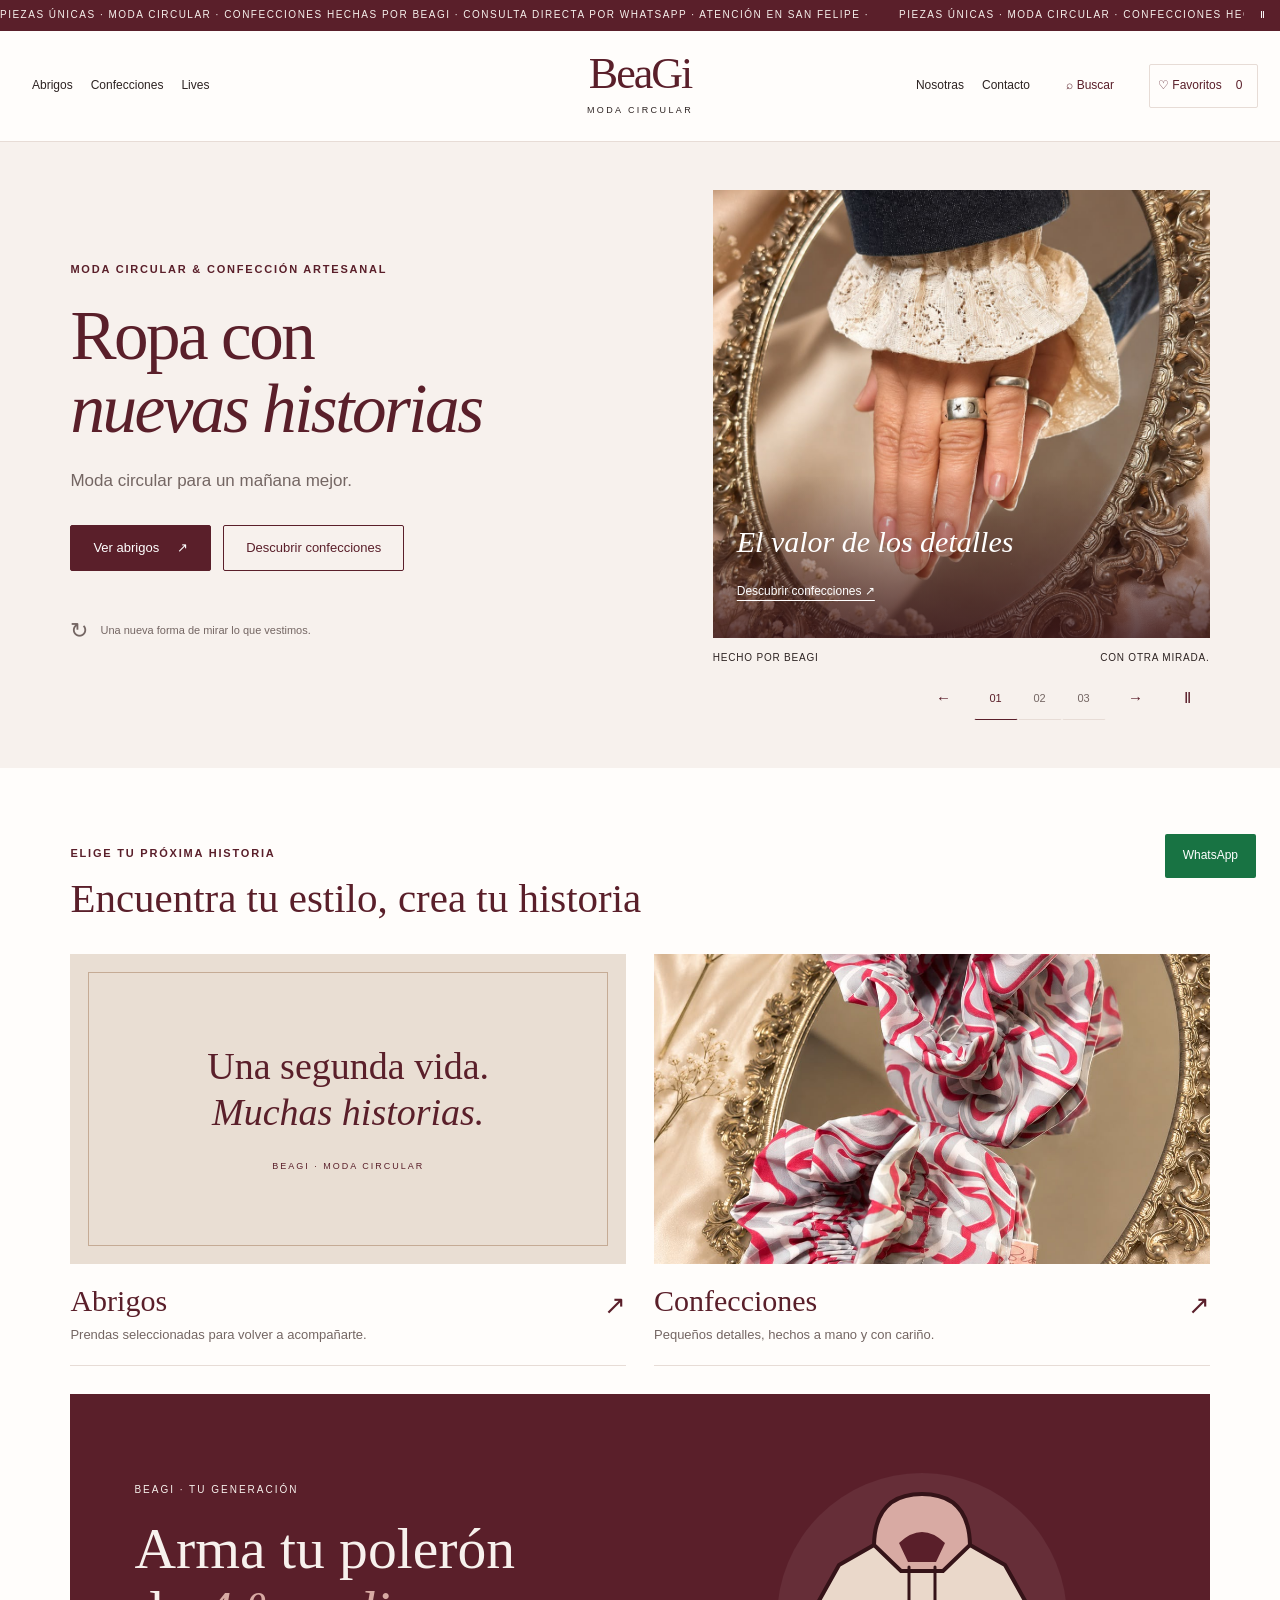
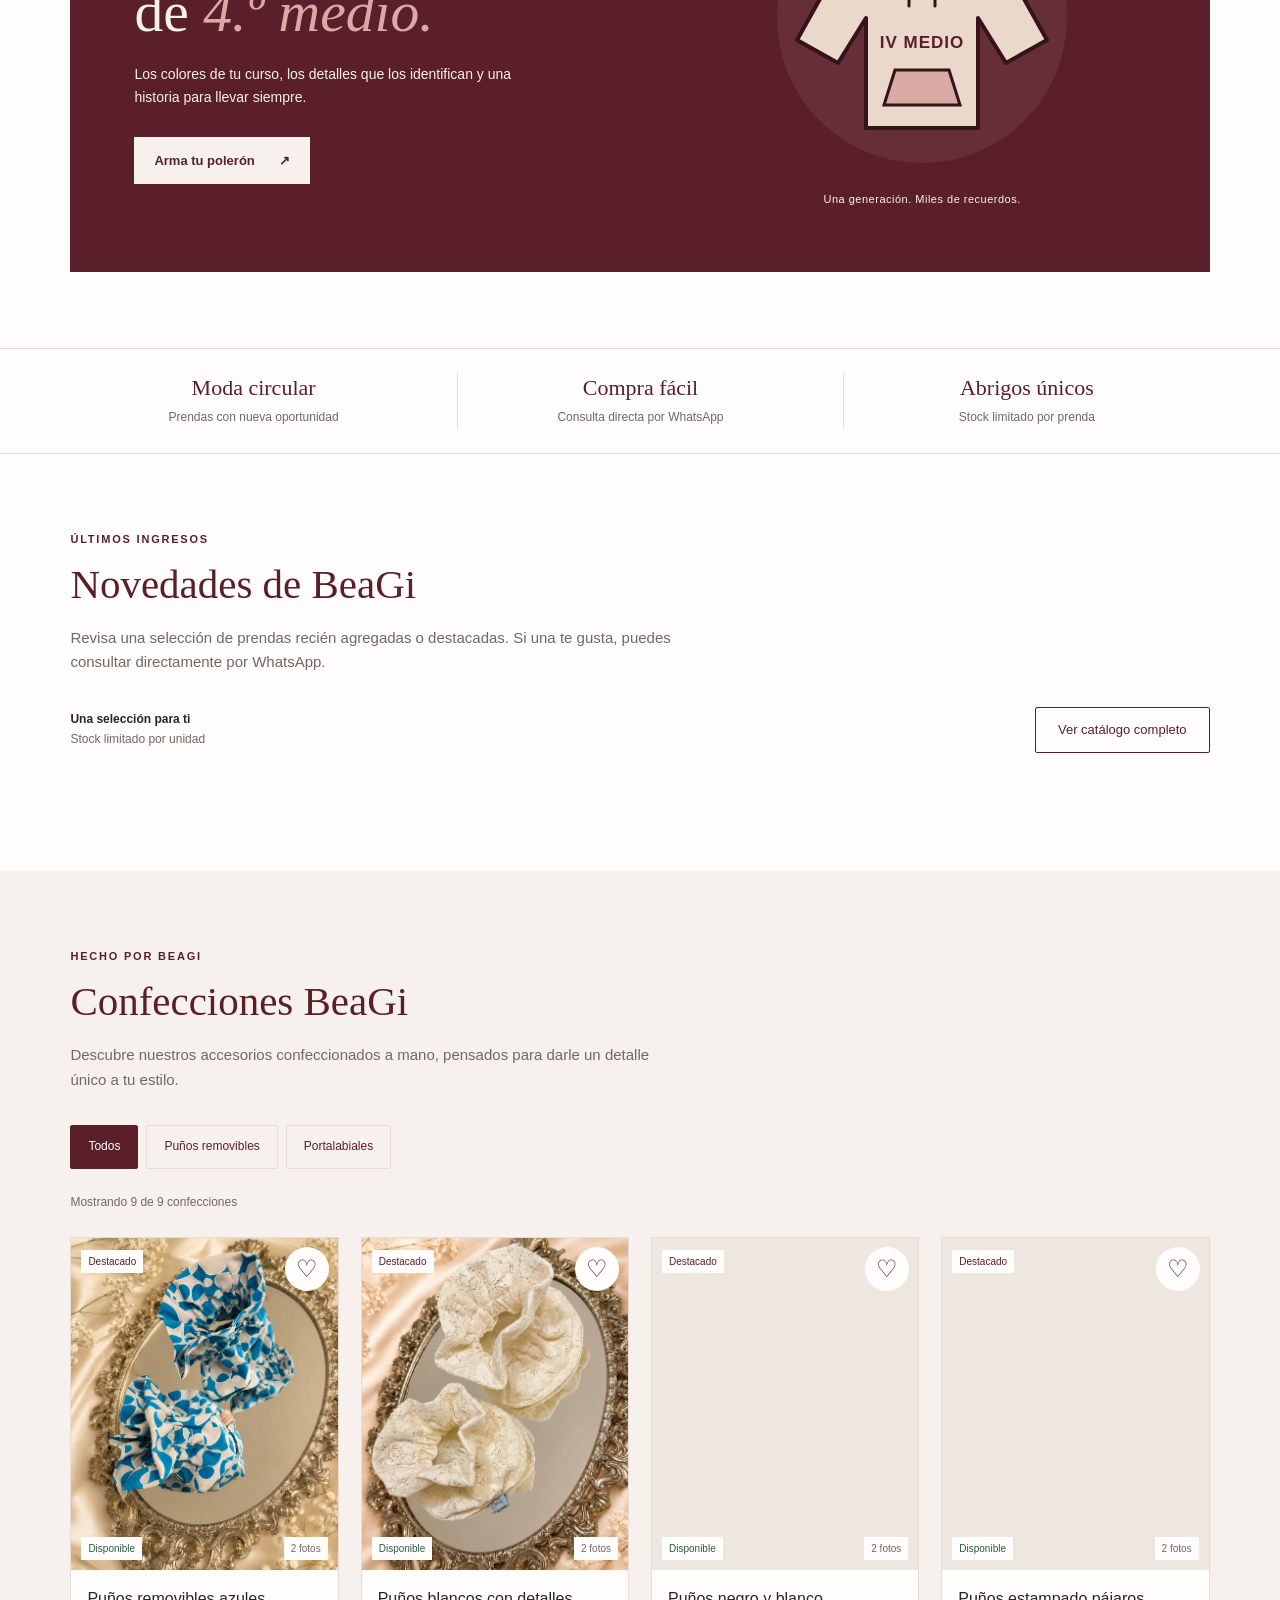
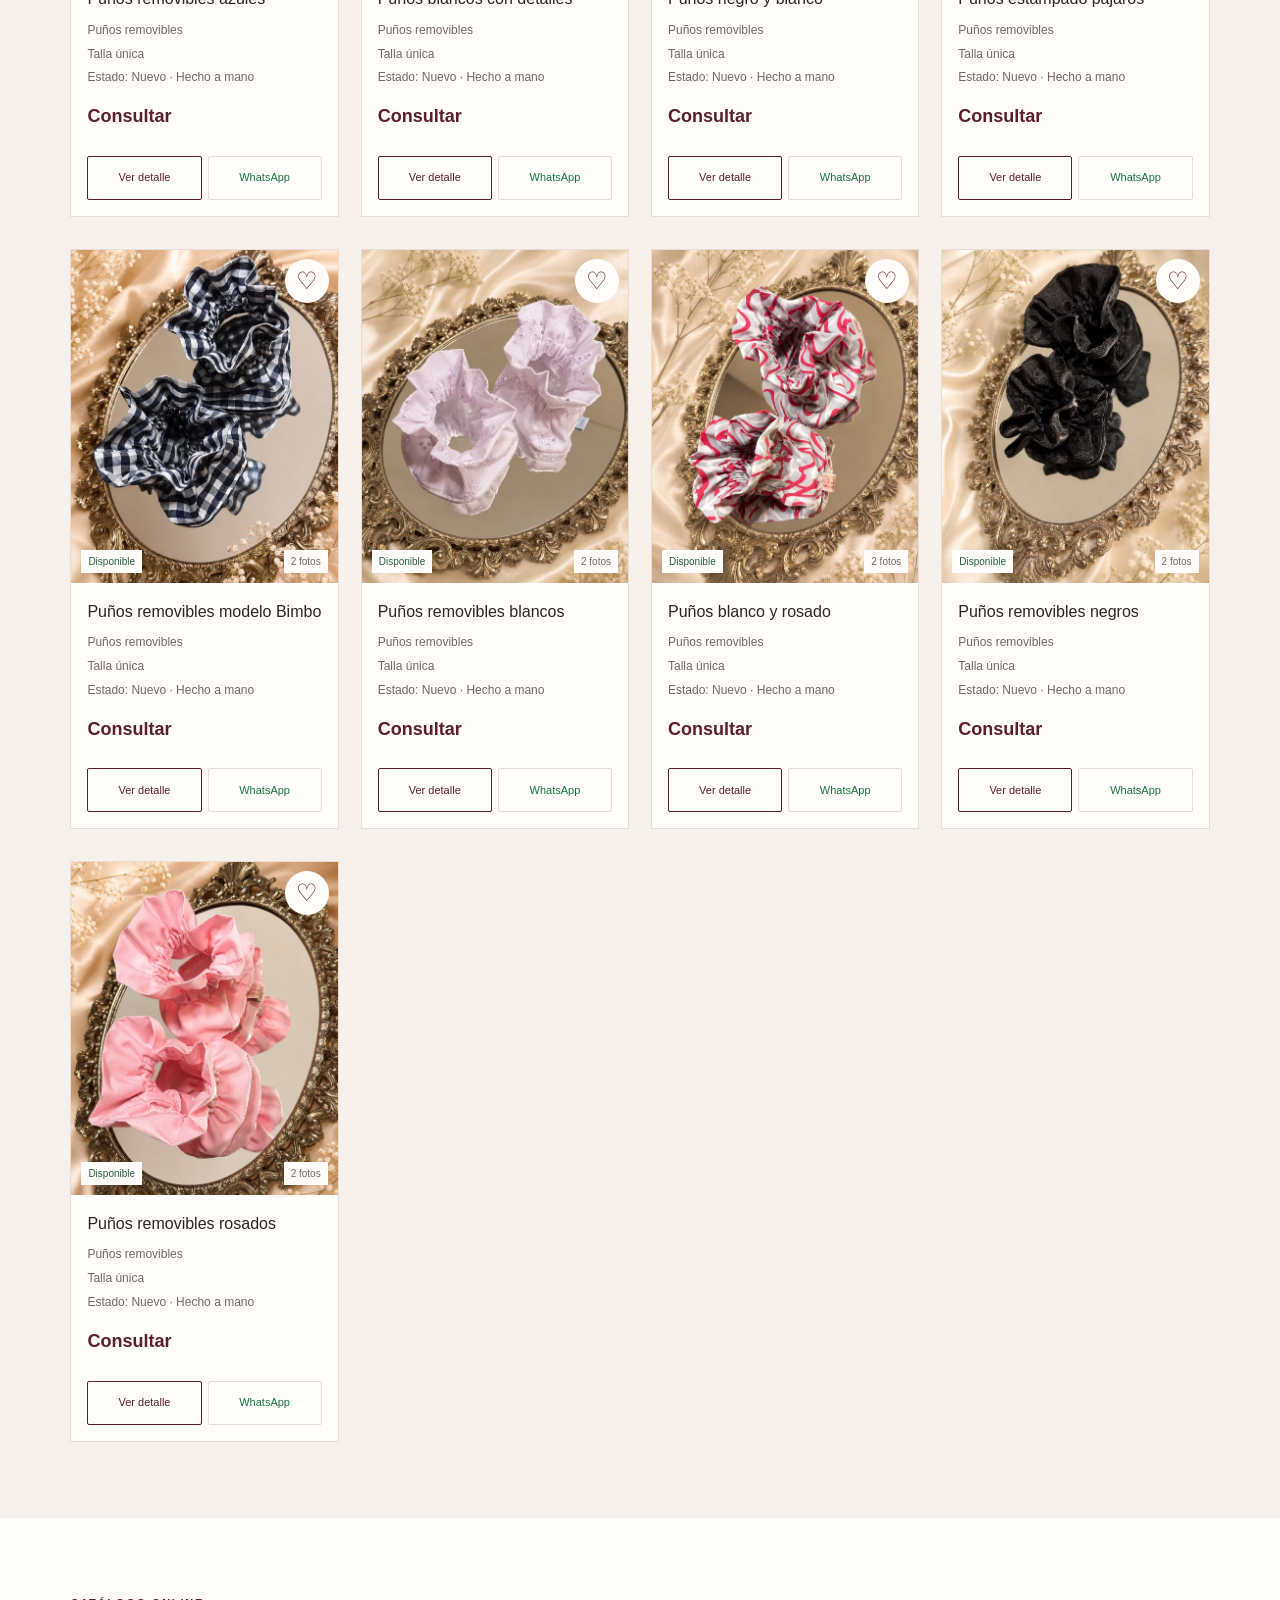
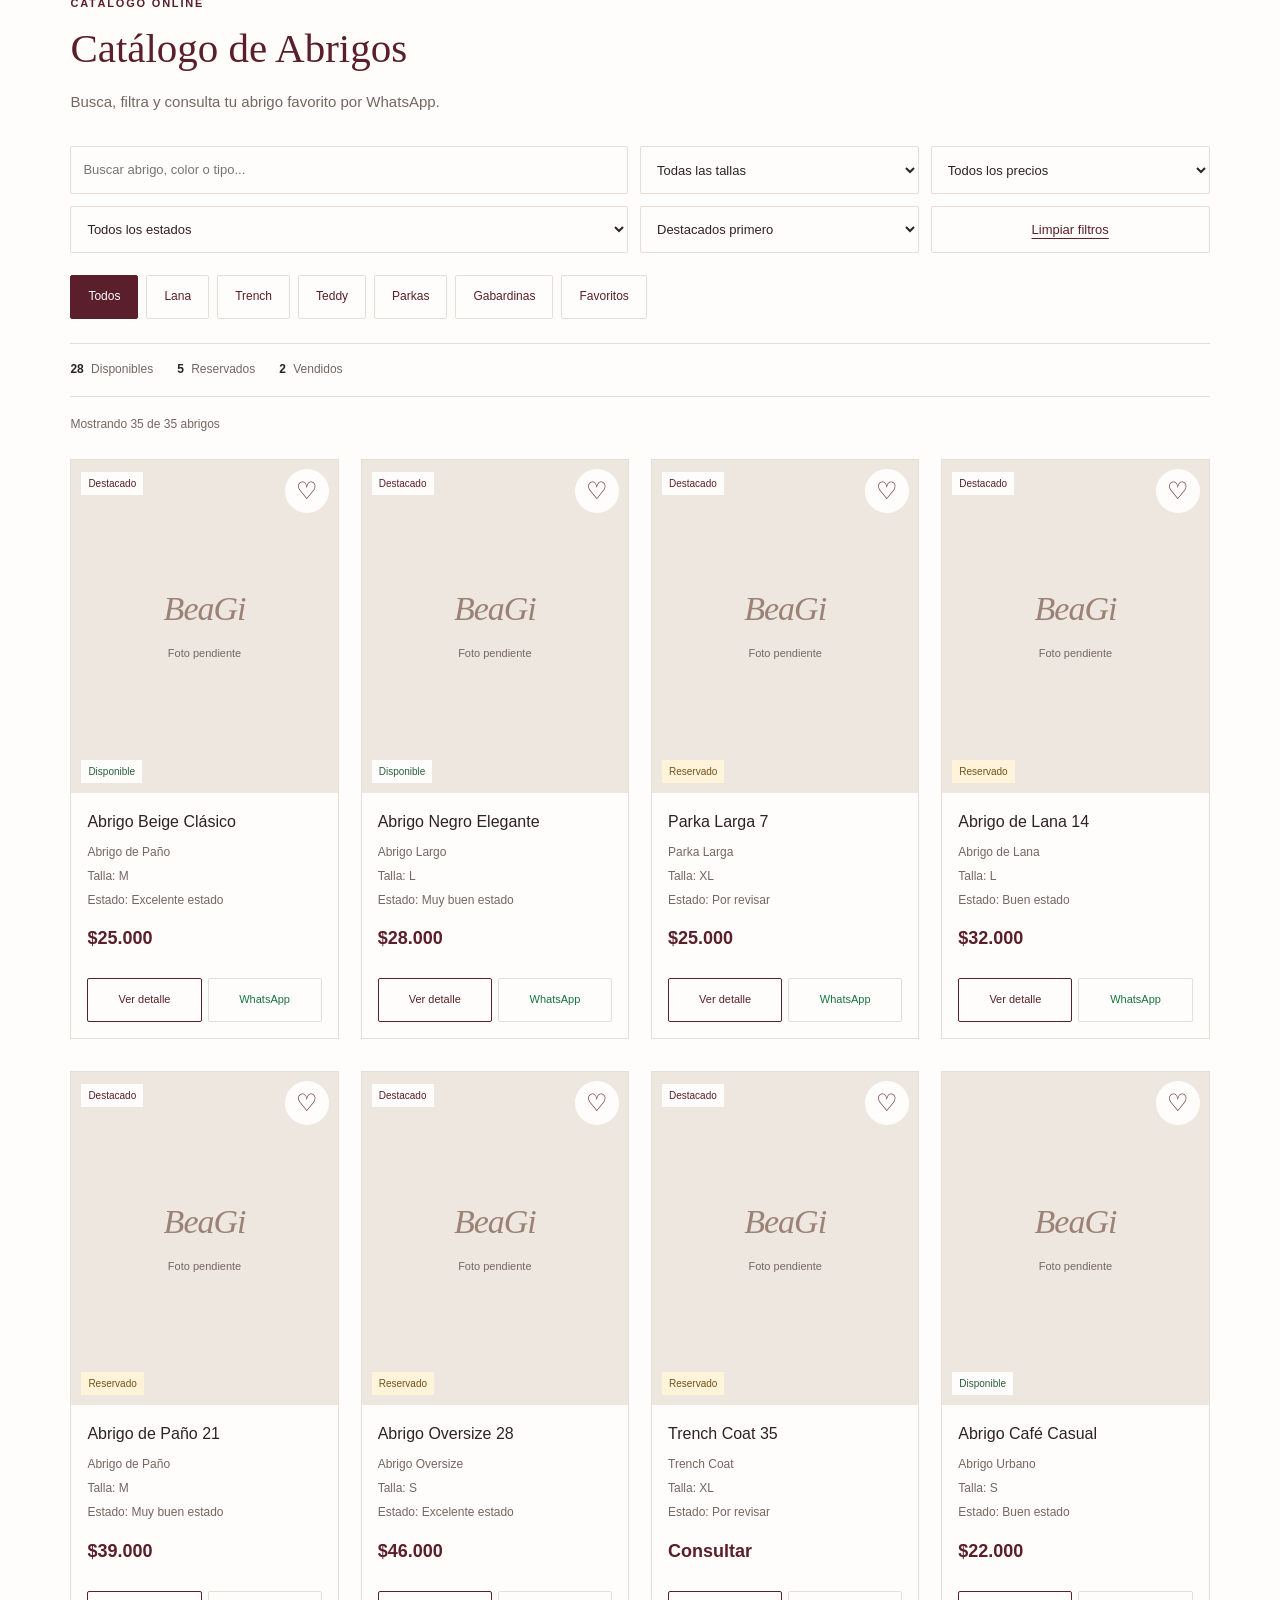
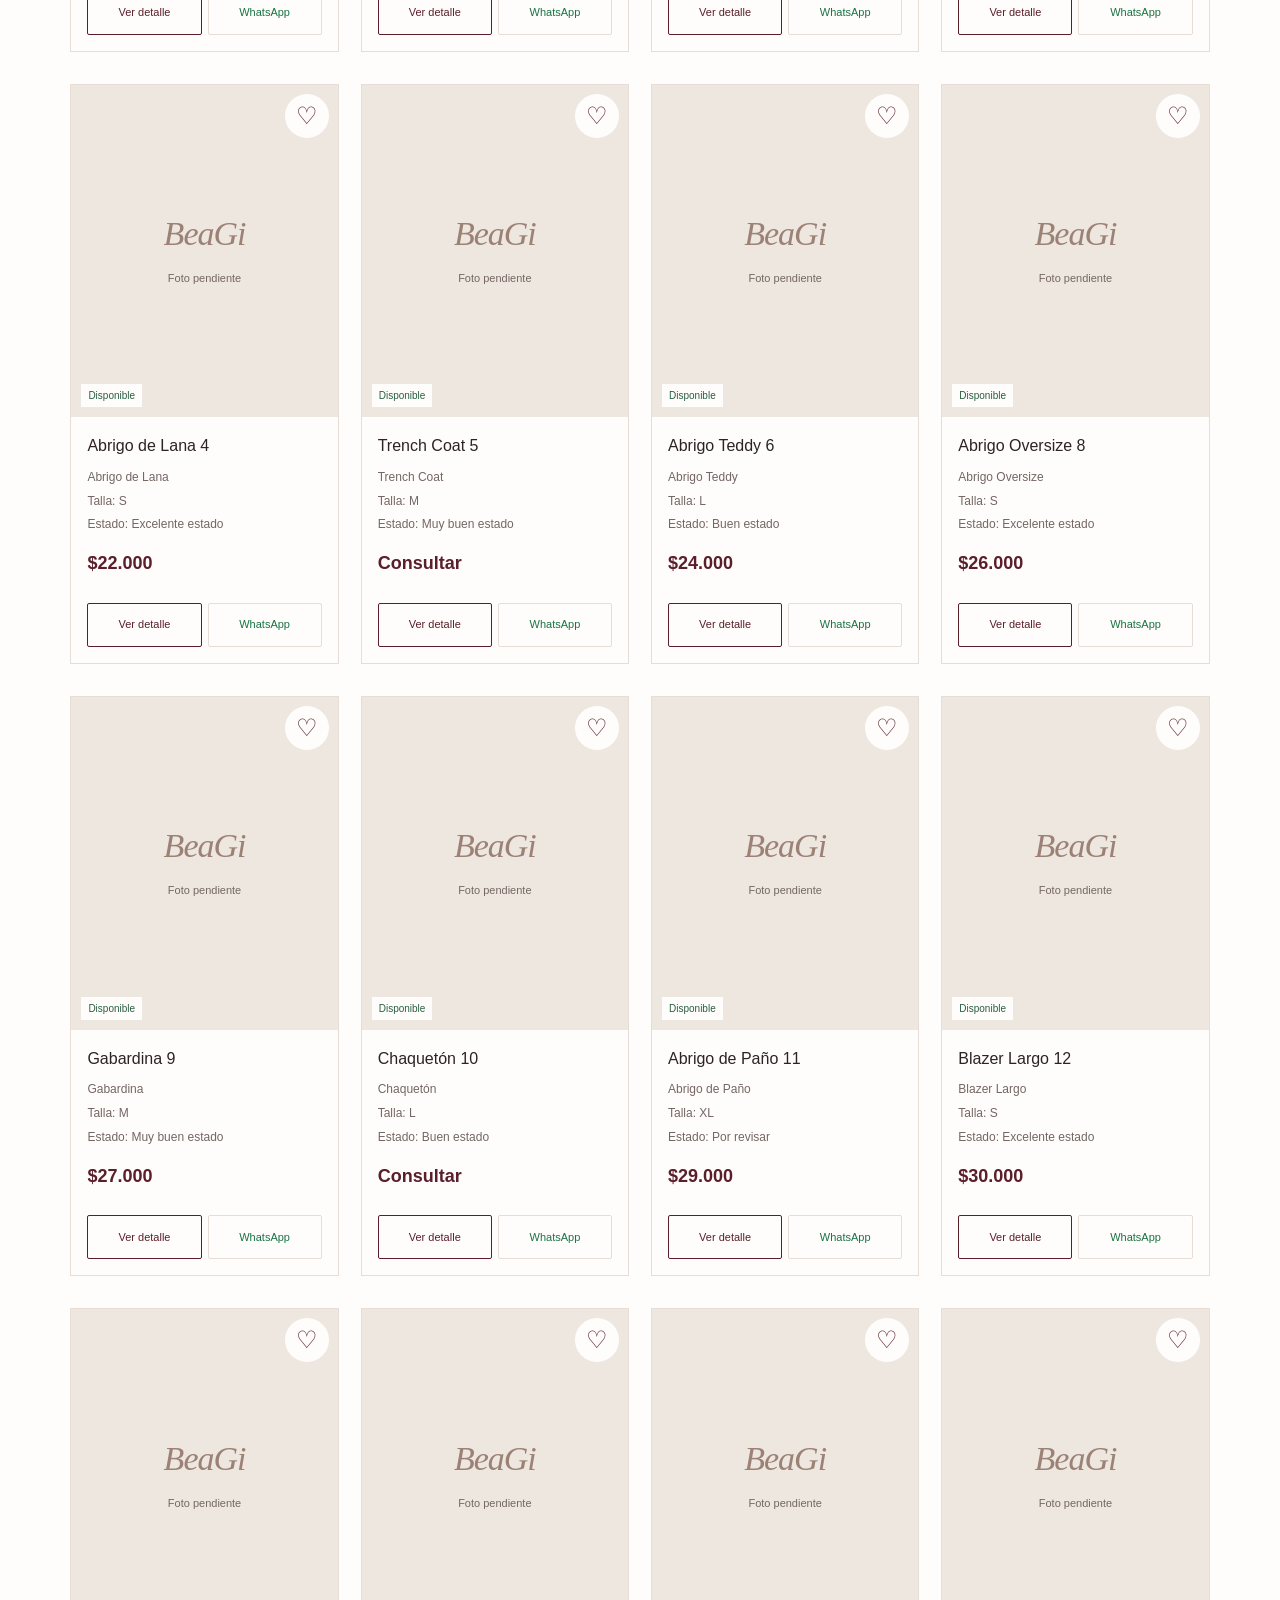
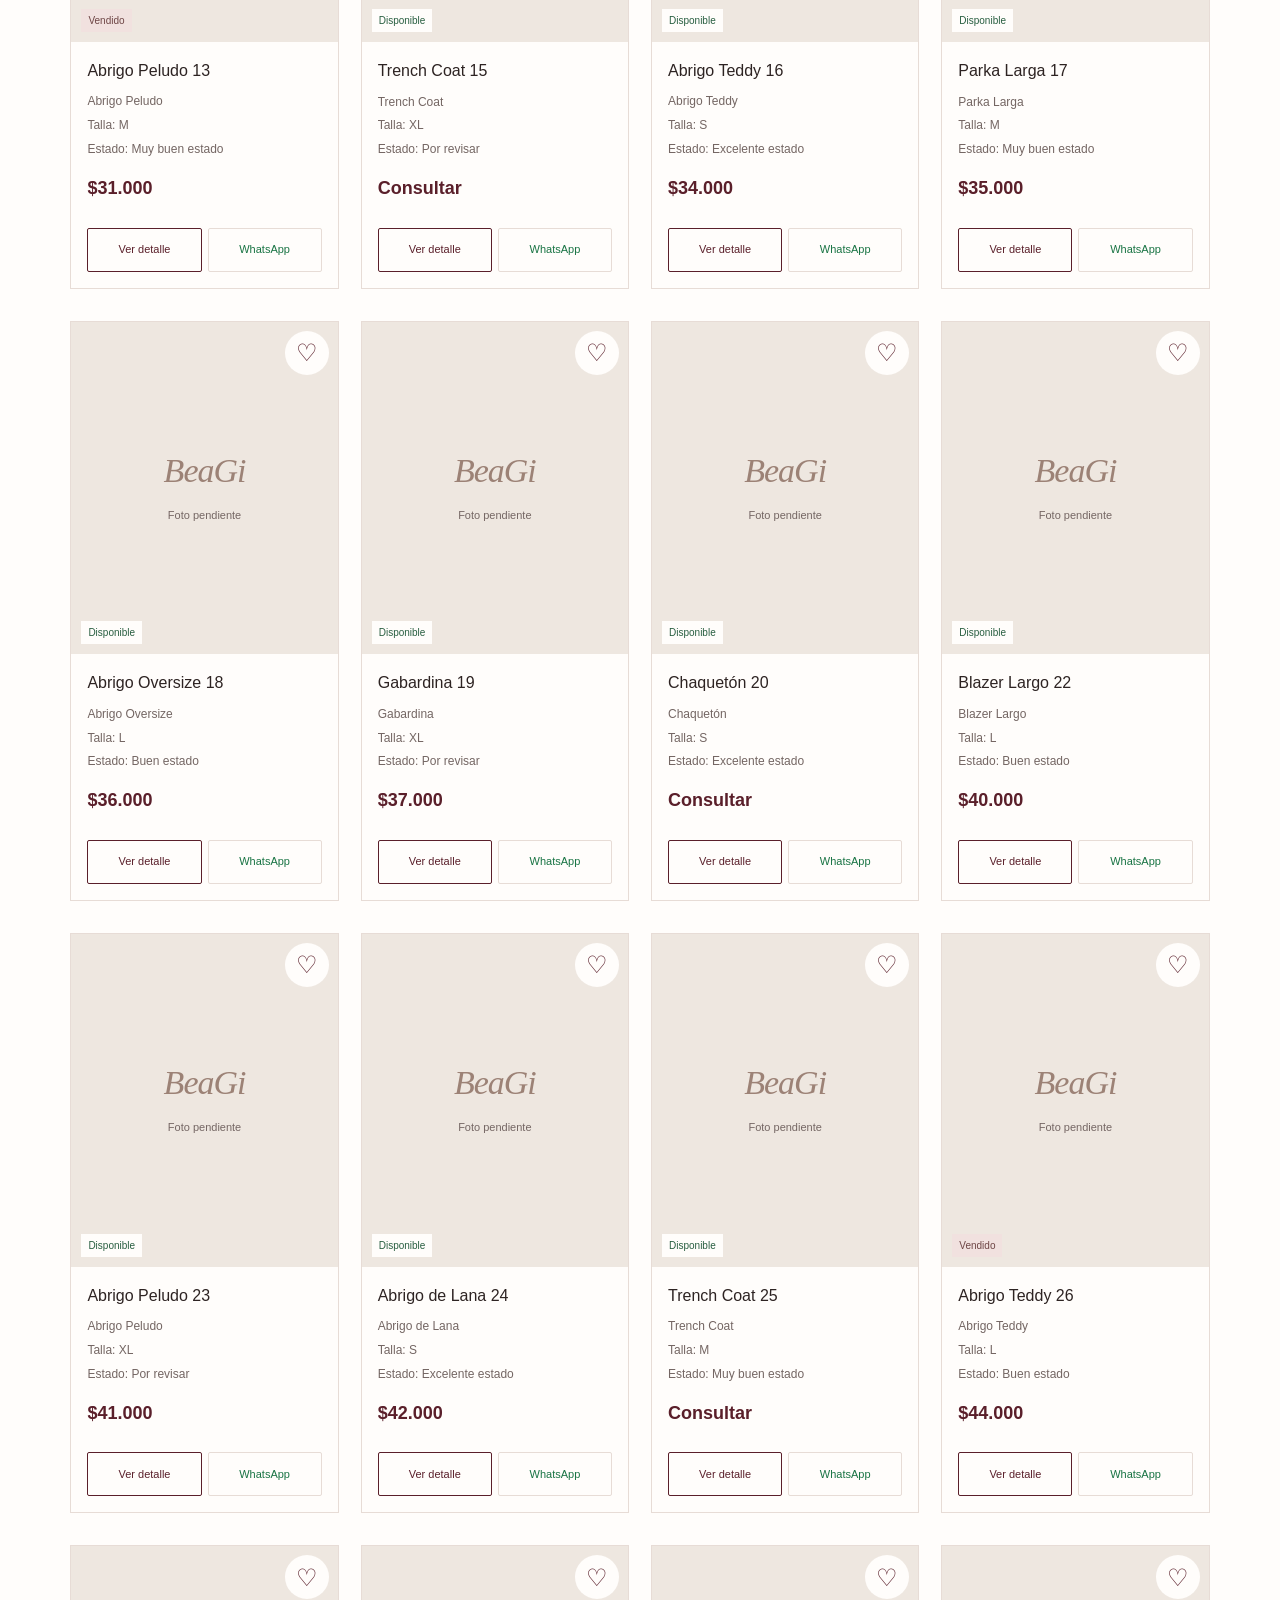
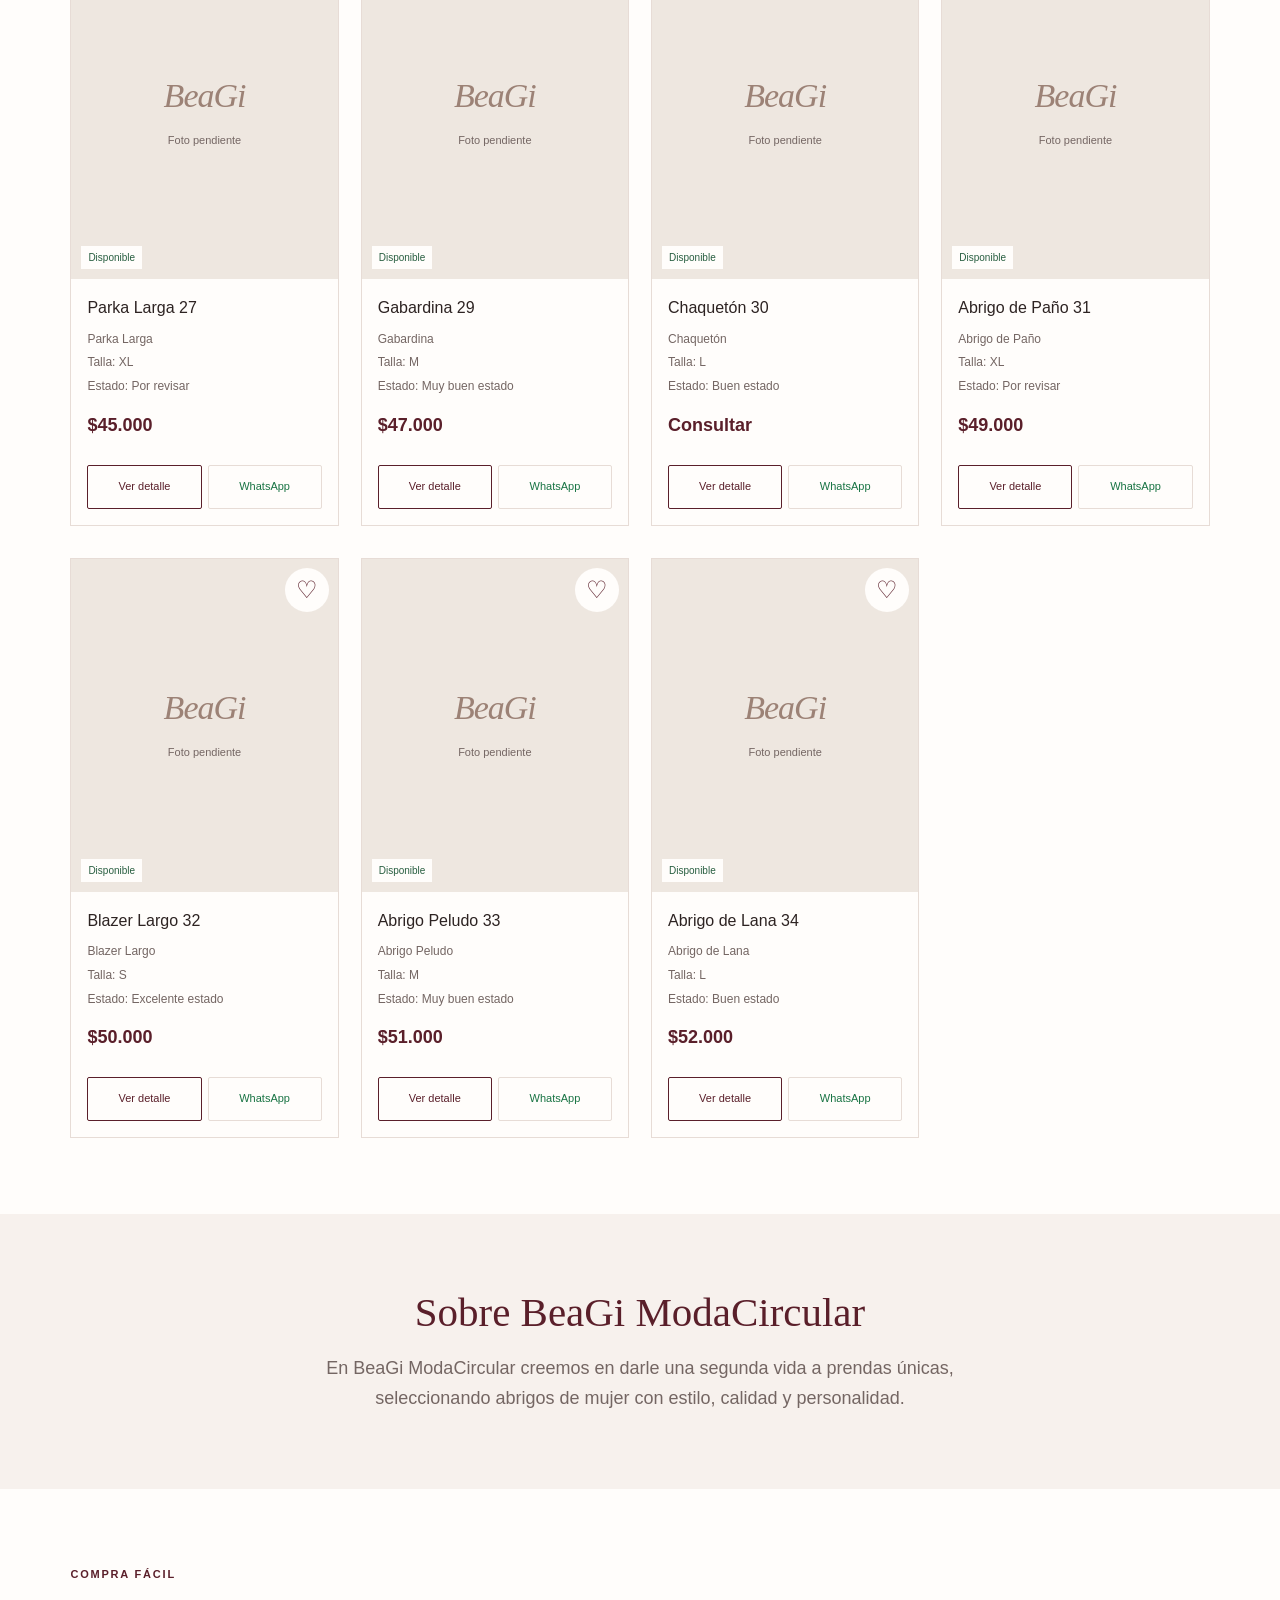
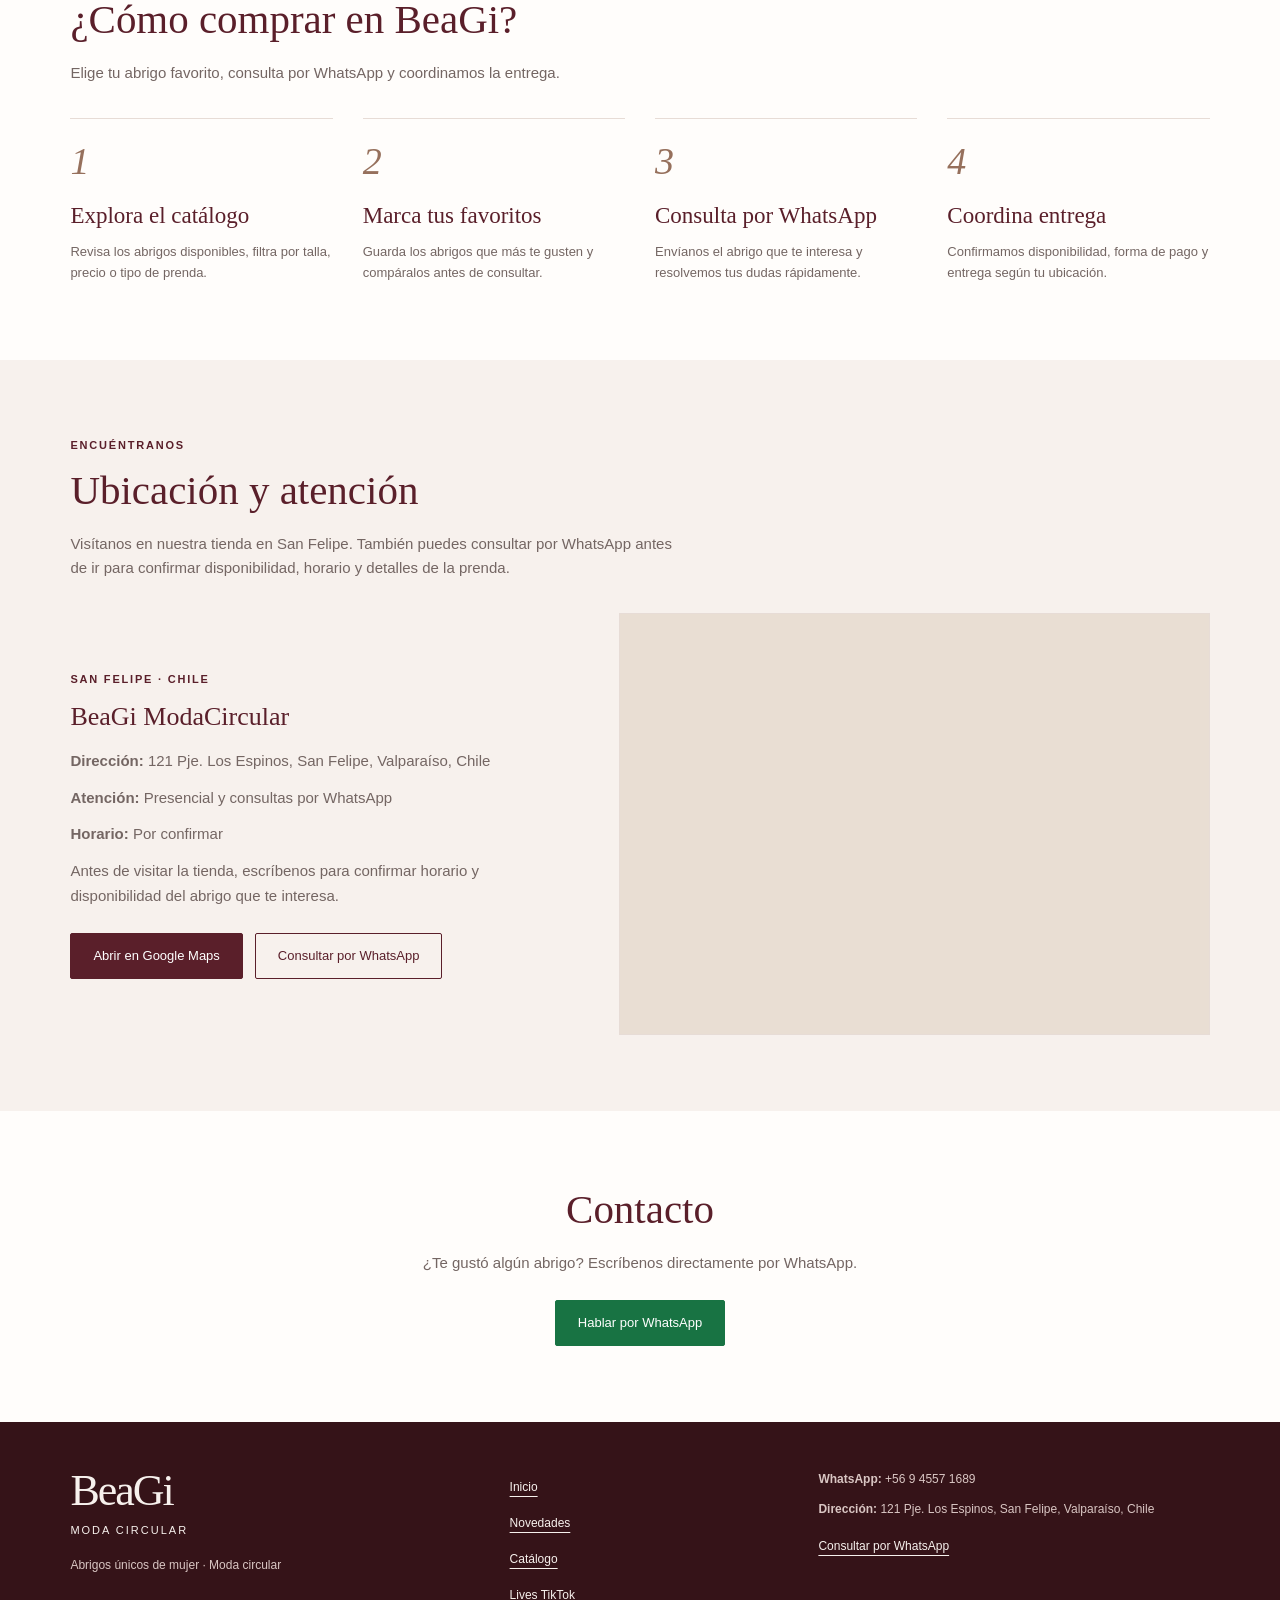
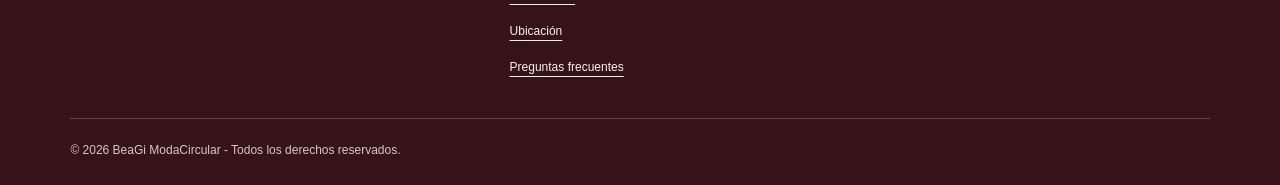
==== commit 92f7bead: "Corrige novedades vacías y elimina controles de flechas" ====
--- a/index.html
+++ b/index.html
@@ -334,7 +334,6 @@
 
 
 <section id="novedades" class="novedades">
-    <div class="novedades-controles" hidden><button type="button" data-novedades="-1" aria-label="Novedades anteriores" aria-controls="novedades-productos">←</button><button type="button" data-novedades="1" aria-label="Novedades siguientes" aria-controls="novedades-productos">→</button></div>
     <div class="seccion-header">
         <span class="etiqueta-seccion">Últimos ingresos</span>
         <h2>Novedades de BeaGi</h2>
@@ -346,7 +345,7 @@
 
     <div class="novedades-top">
         <div>
-            <strong>Prendas destacadas</strong>
+            <strong>Una selección para ti</strong>
             <span>Stock limitado por unidad</span>
         </div>
 
